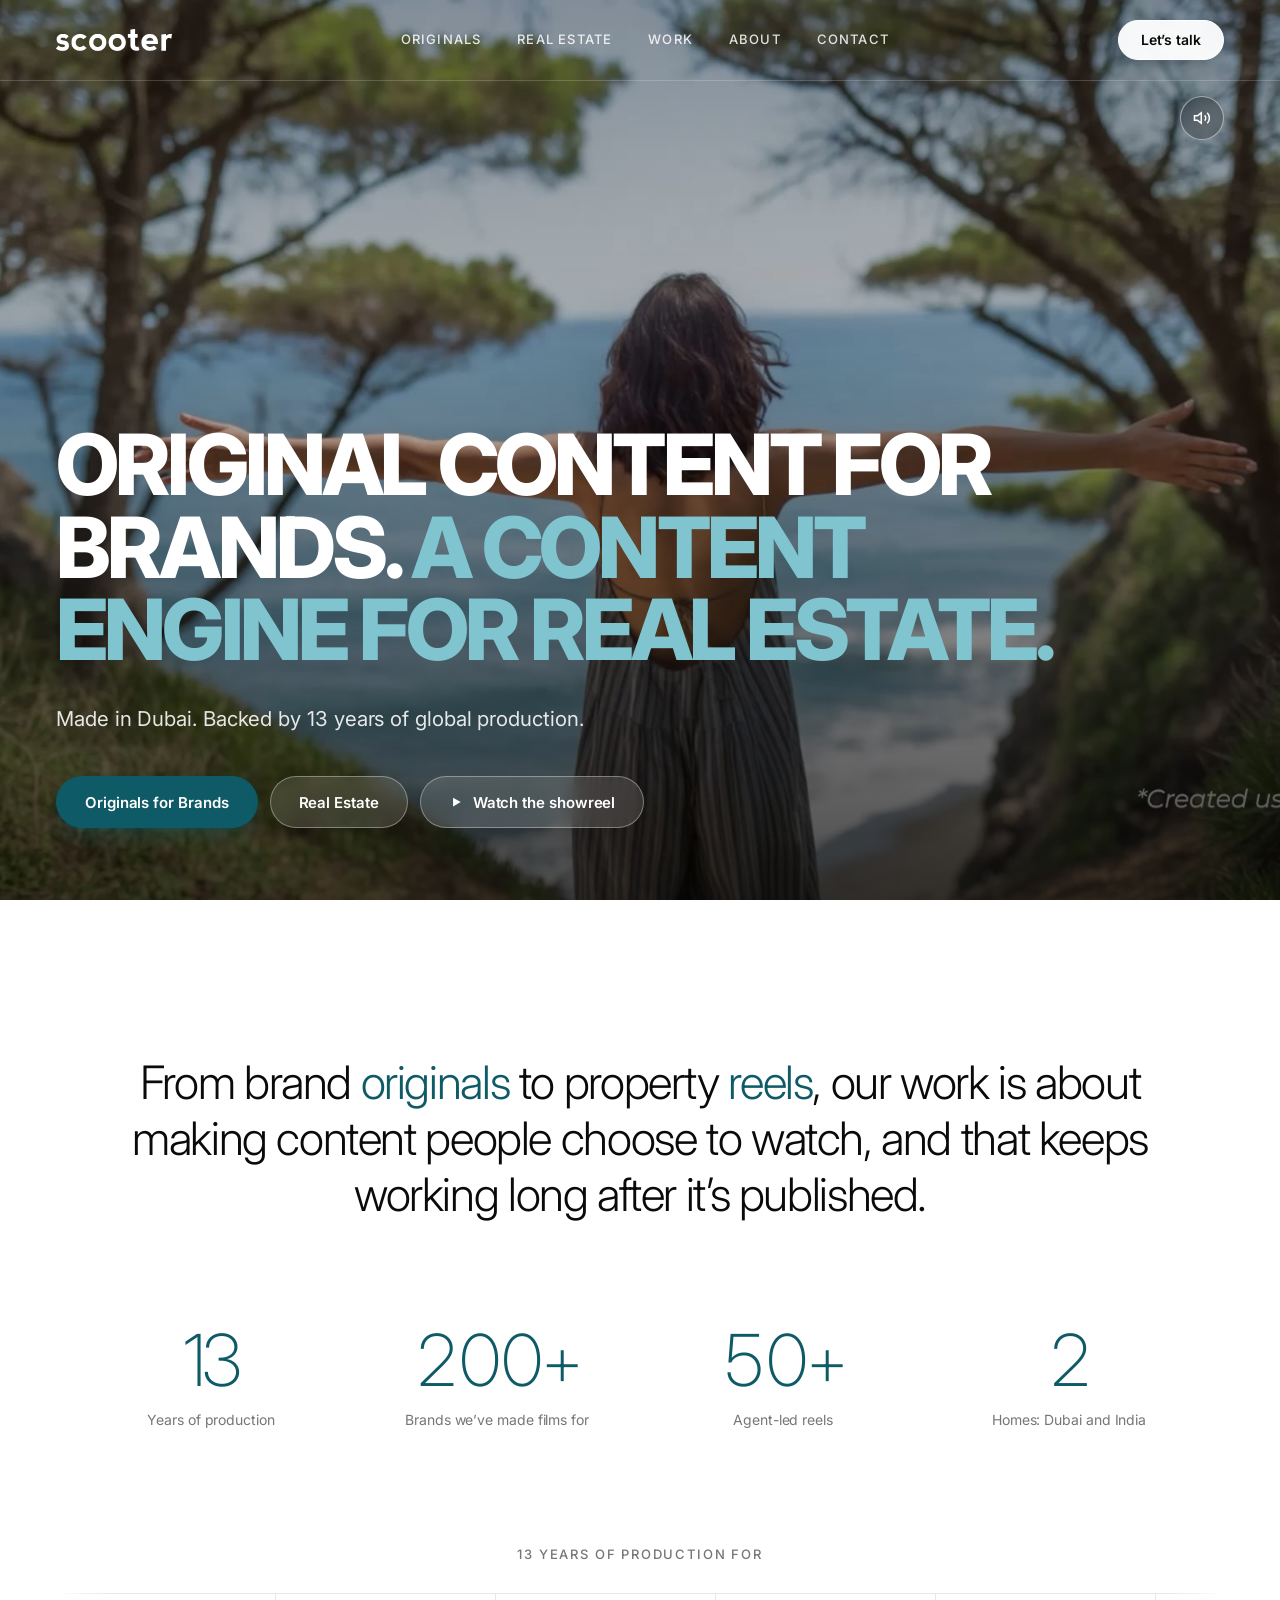
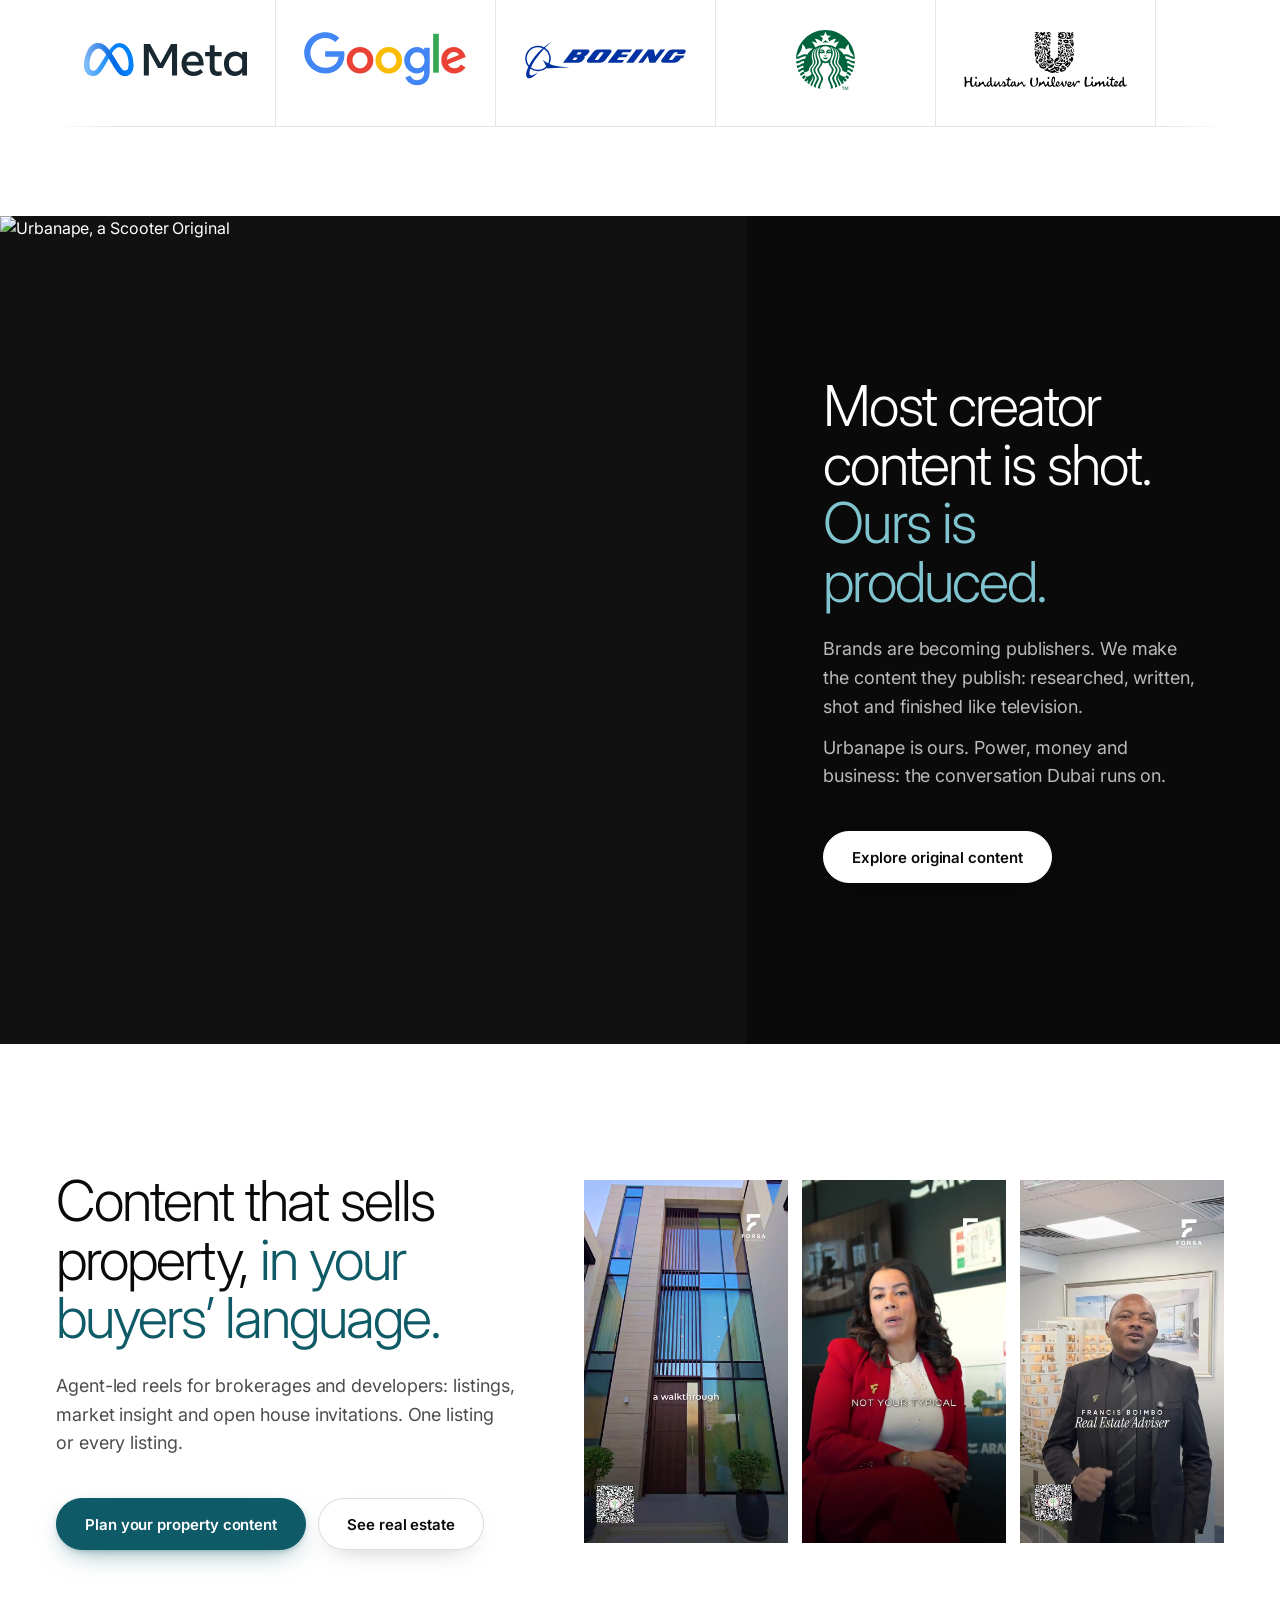
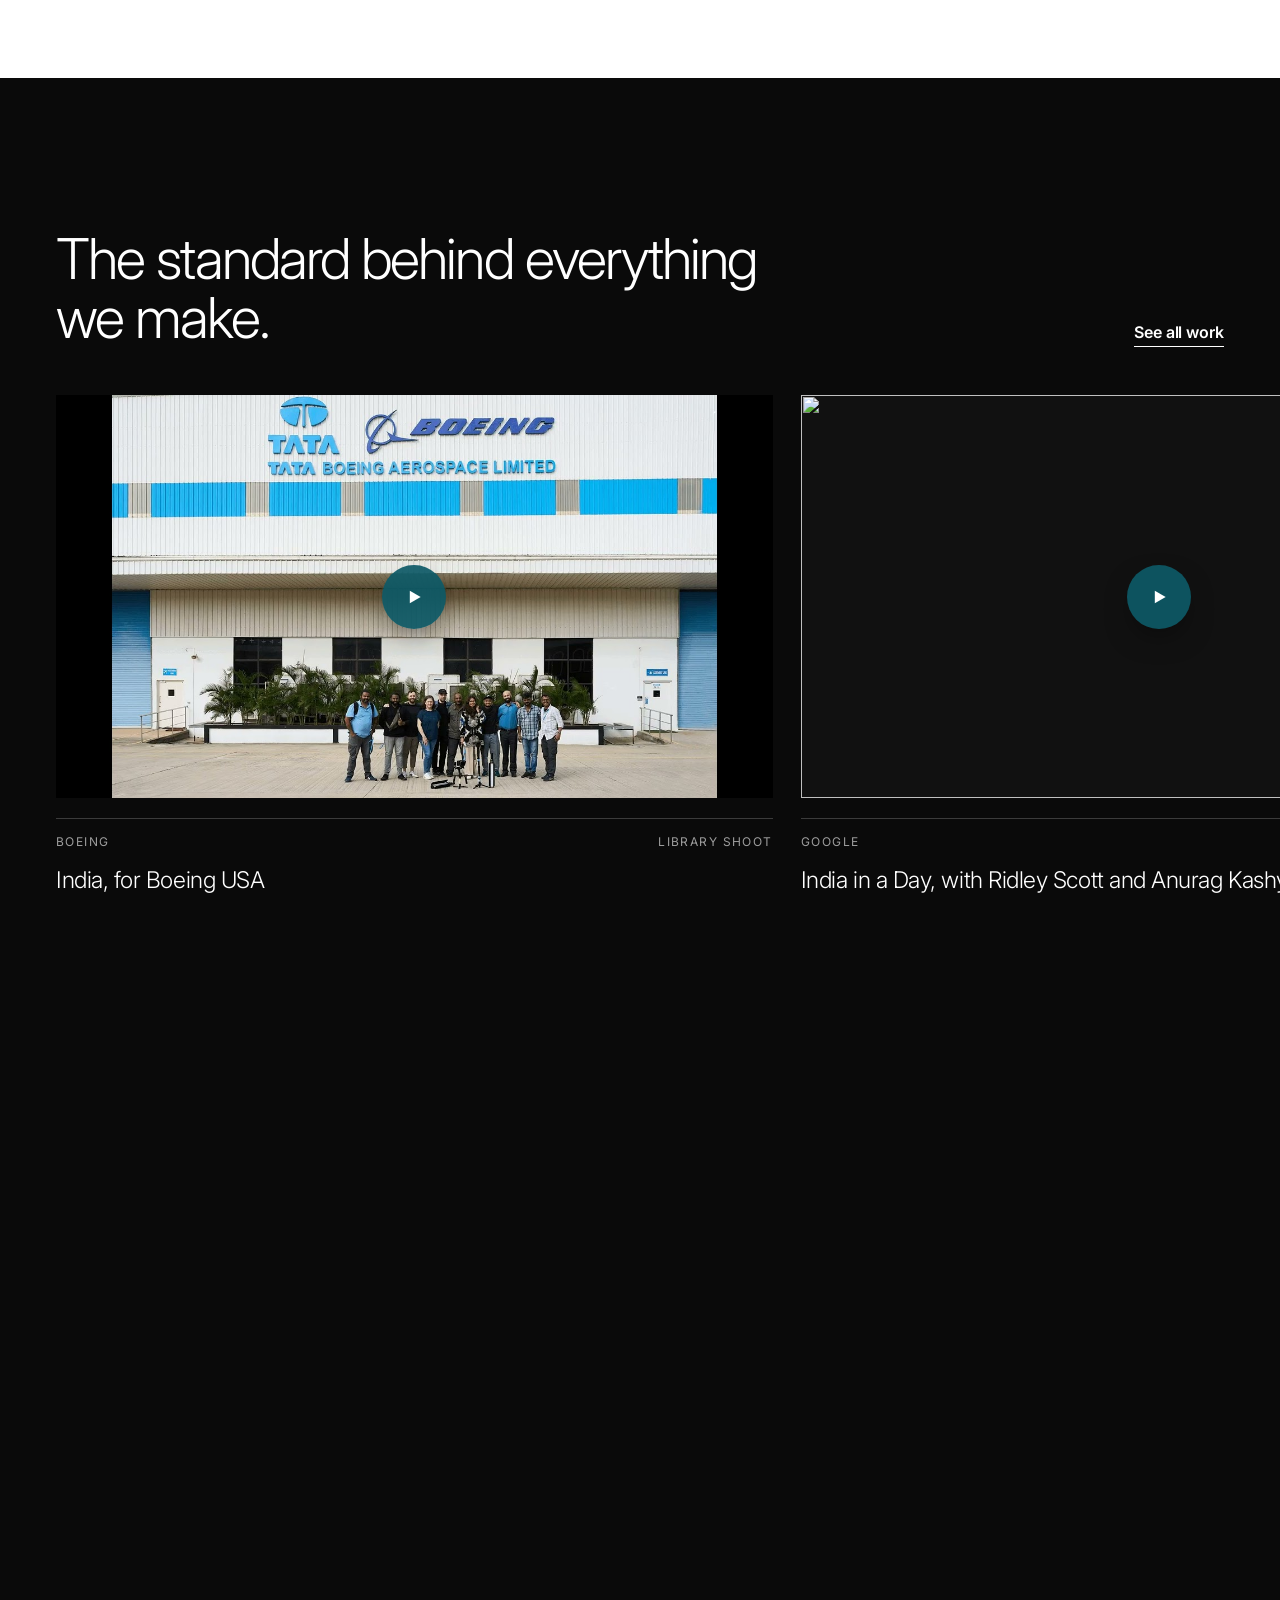
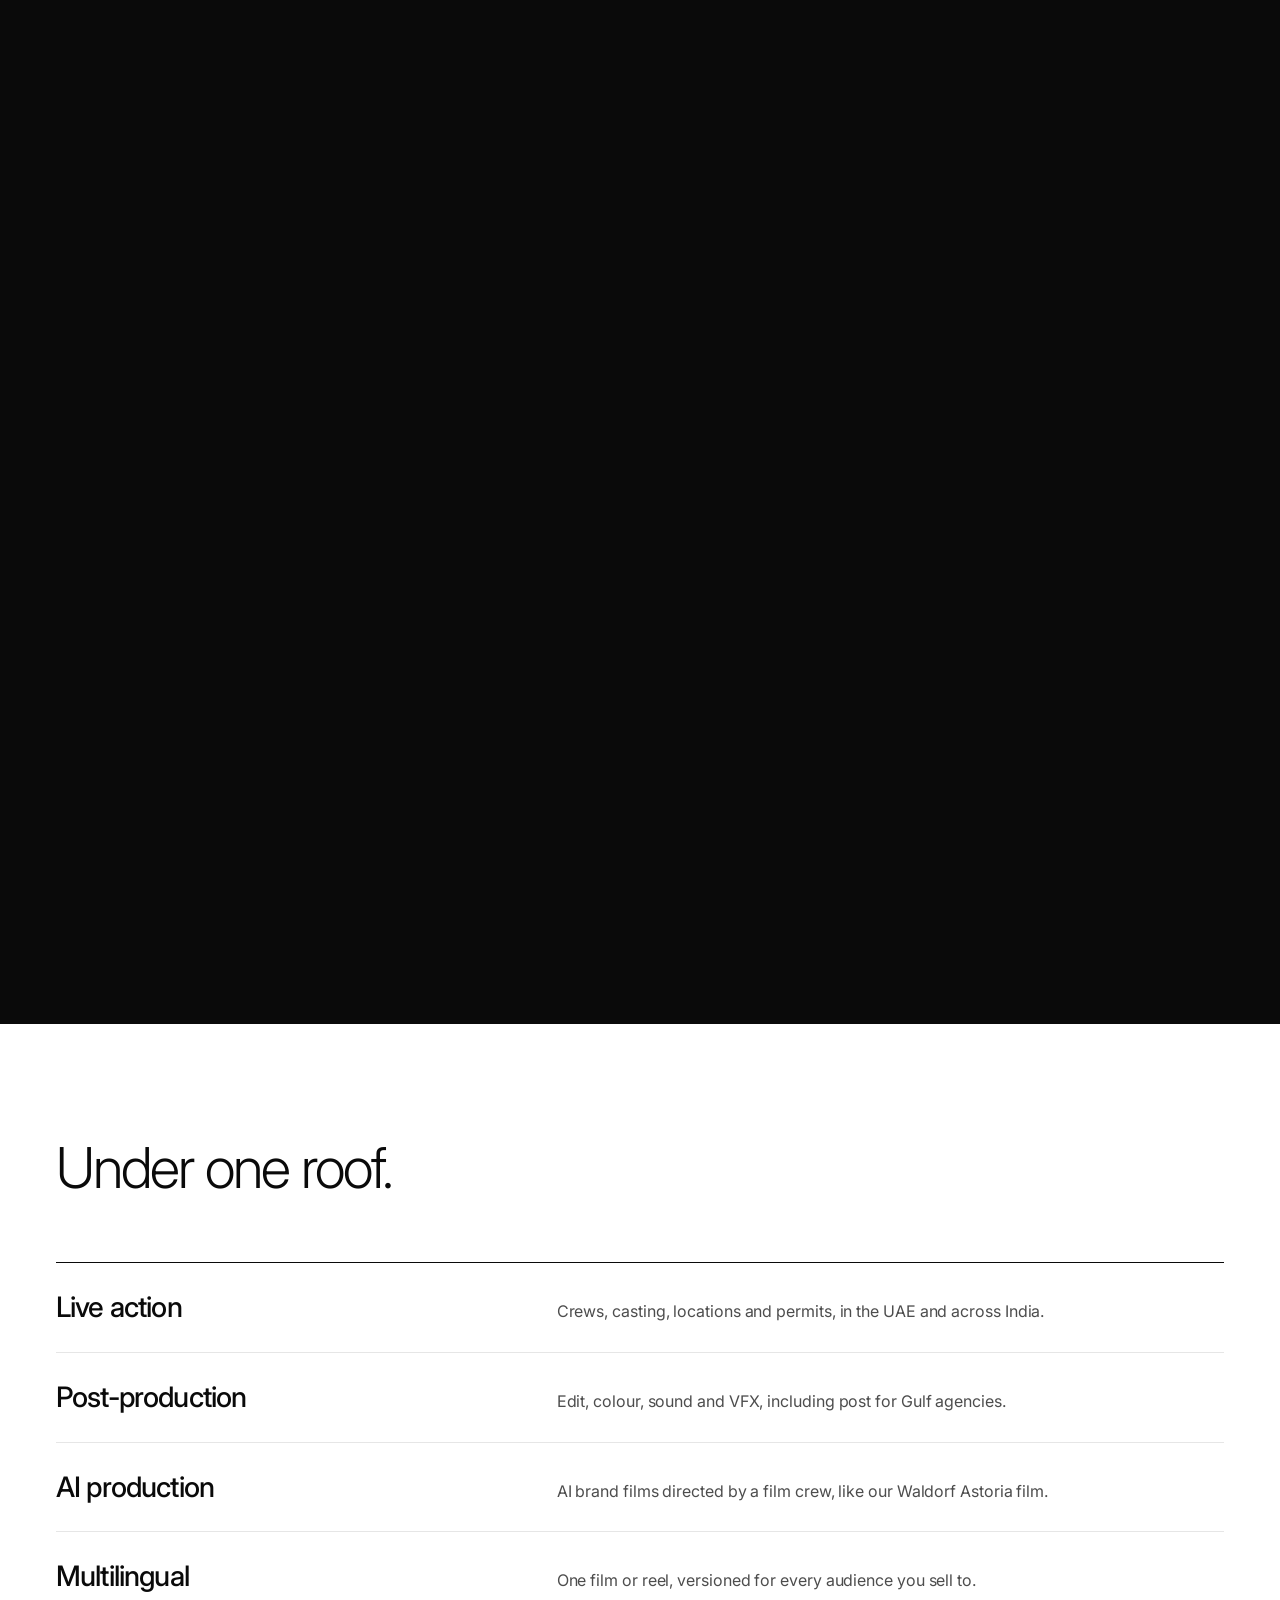
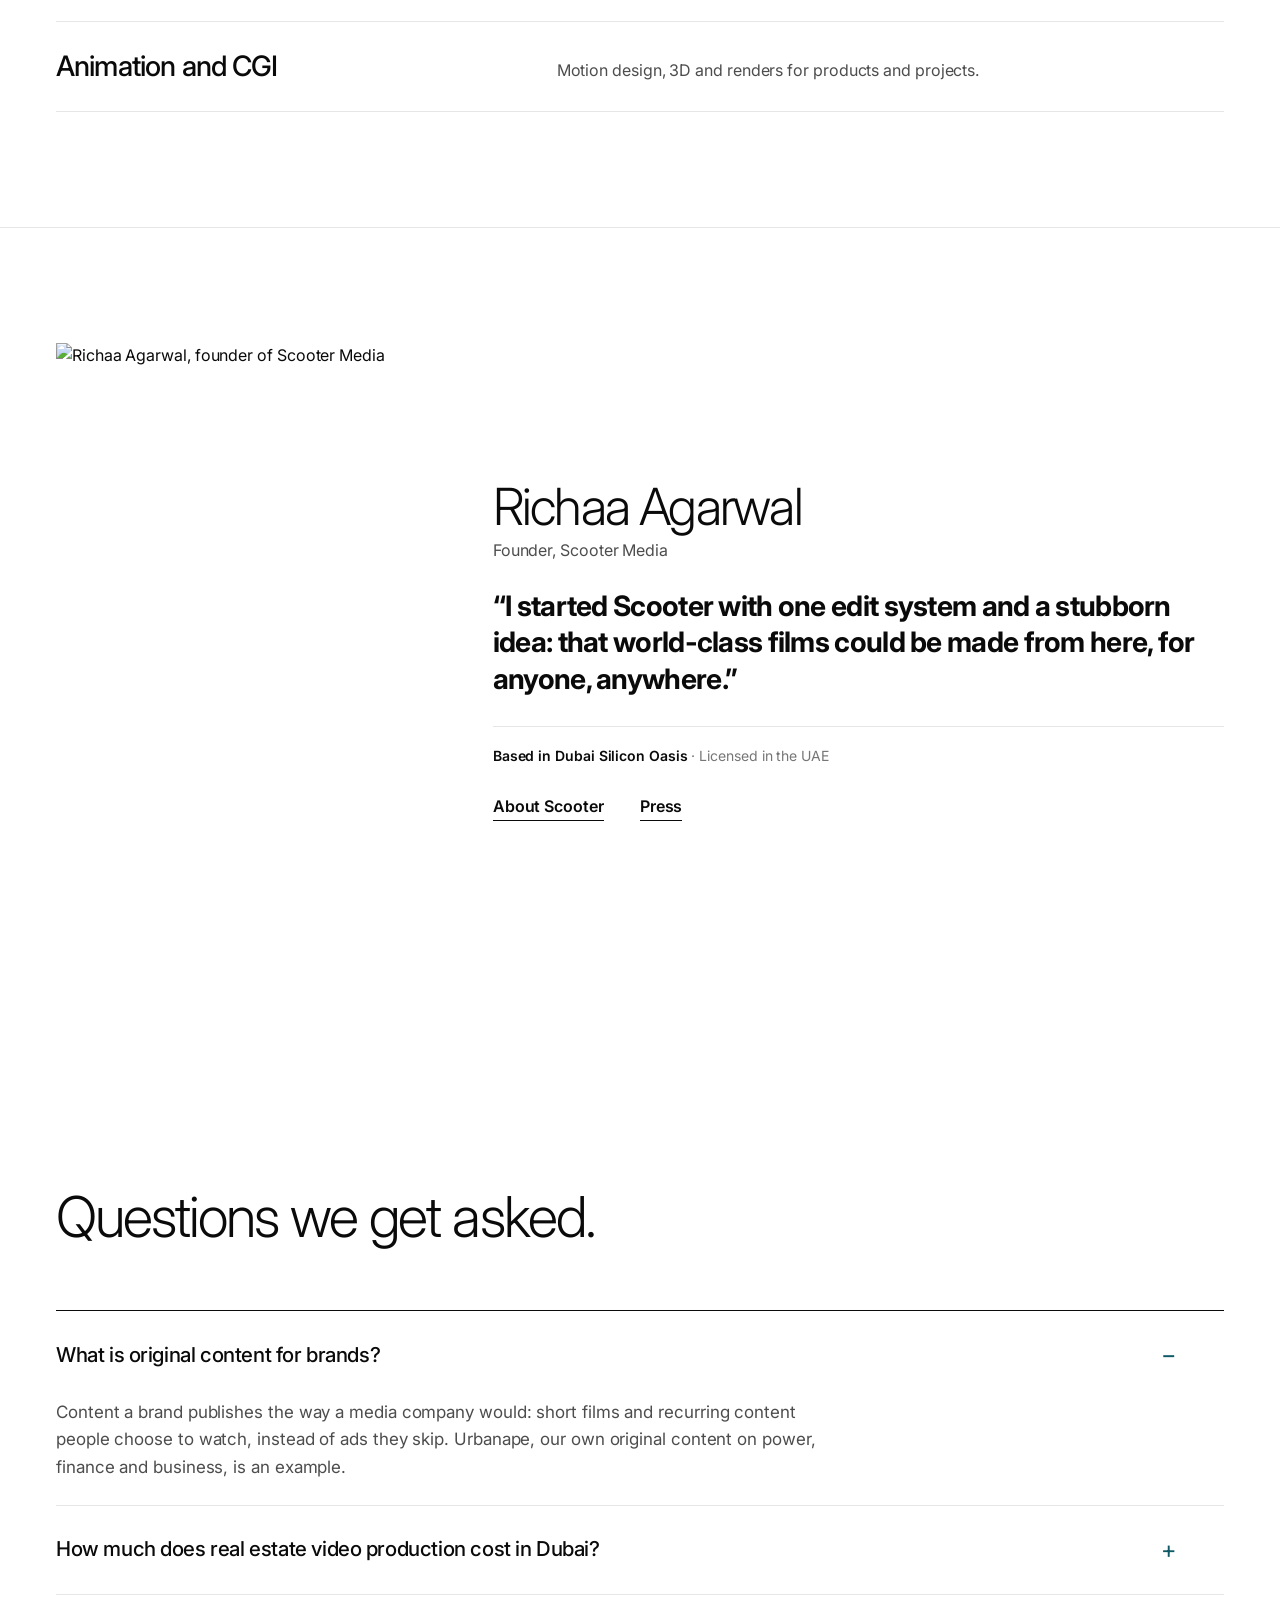
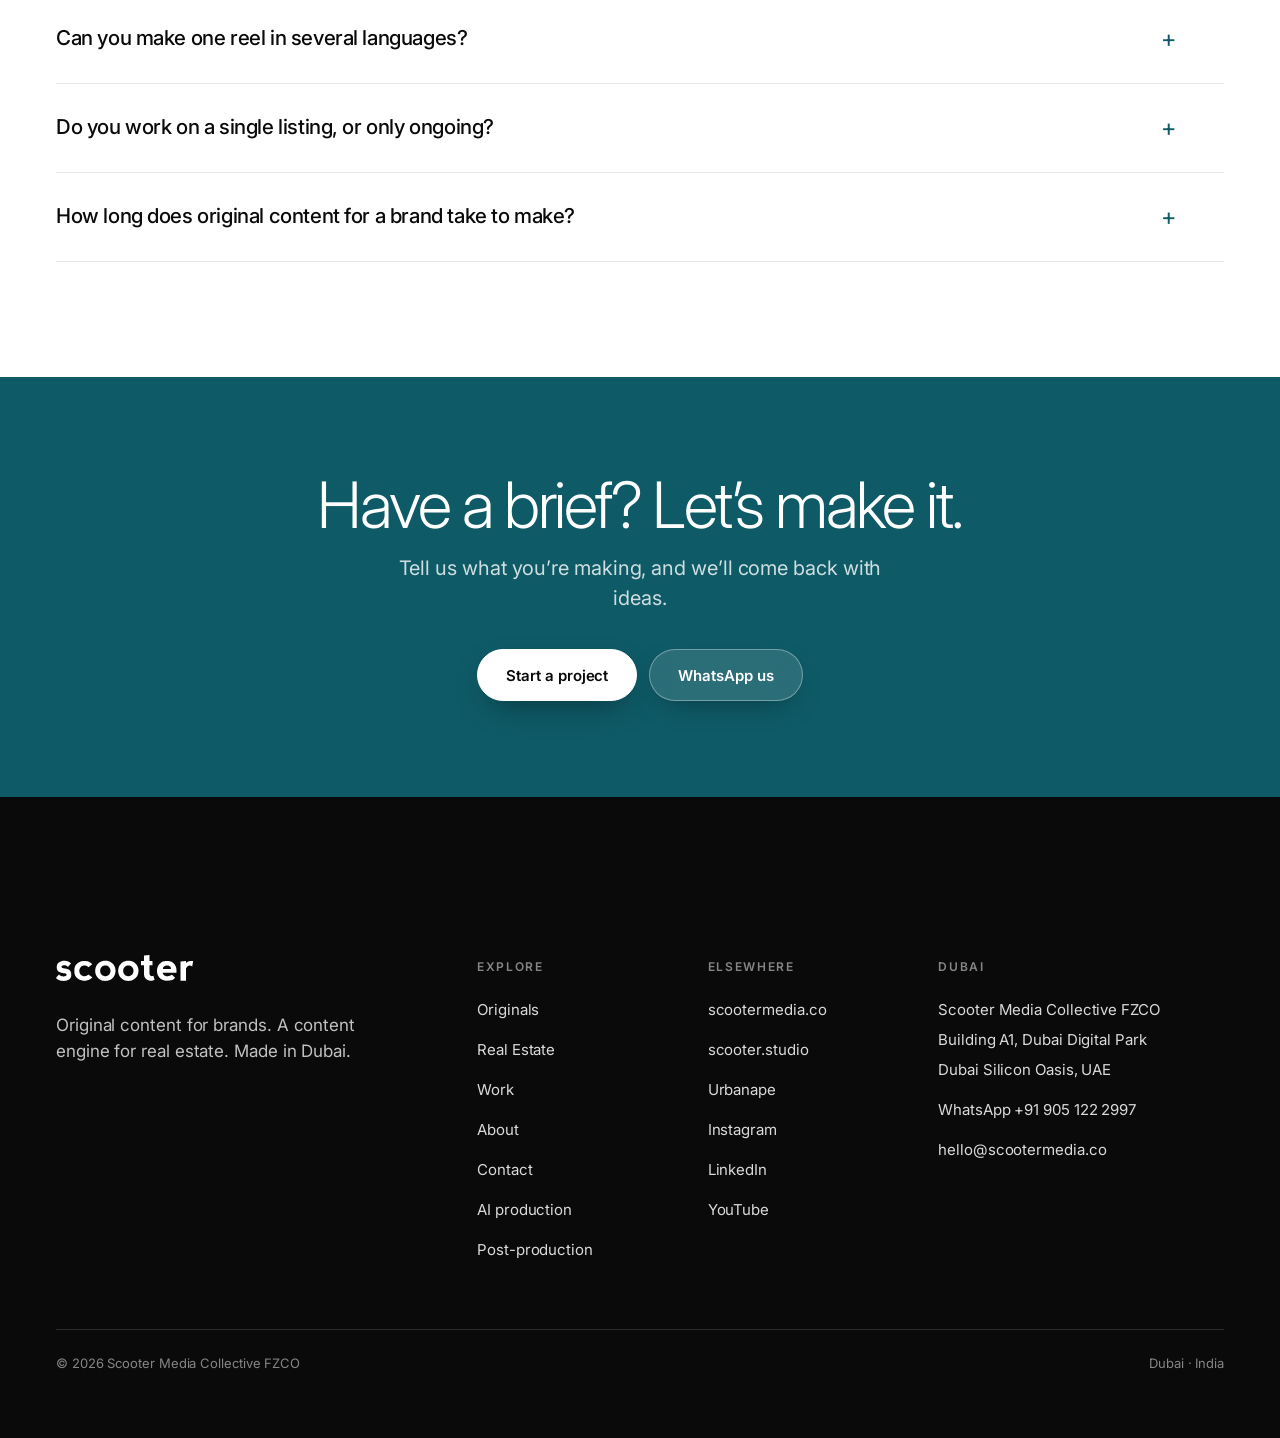
==== index.html @ 3586f6e0 "Originals: replace the word ticker with a quiet rotating line "We make original content for [audienc" ====
<!doctype html>
<html lang="en">
<head>
<meta charset="utf-8">
<meta name="viewport" content="width=device-width, initial-scale=1">
<title>Scooter Media Dubai: Original Content for Brands &amp; Real Estate Video</title>
<meta name="description" content="Dubai content studio making original content for brands and multilingual property reels for real estate. 13 years of production for Meta, Google, Boeing.">
<link rel="canonical" href="https://scootermedia.ae/">
<link rel="alternate" hreflang="en-ae" href="https://scootermedia.ae/">
<meta name="theme-color" content="#0A0A0A">
<meta property="og:type" content="website">
<meta property="og:site_name" content="Scooter Media">
<meta property="og:locale" content="en_AE">
<meta property="og:title" content="Scooter Media Dubai: Original Content for Brands &amp; Real Estate Video">
<meta property="og:description" content="Dubai content studio making original content for brands and multilingual property reels for real estate. 13 years of production for Meta, Google, Boeing.">
<meta property="og:url" content="https://scootermedia.ae/">
<meta property="og:image" content="https://scootermedia.ae/assets/img/og-image.png?v=20261124g">
<meta name="twitter:card" content="summary_large_image">
<link rel="icon" href="/assets/img/favicon.svg" type="image/svg+xml">
<link rel="apple-touch-icon" href="/assets/img/apple-touch-icon.png">
<link rel="preconnect" href="https://fonts.googleapis.com">
<link rel="preconnect" href="https://fonts.gstatic.com" crossorigin>
<link href="https://fonts.googleapis.com/css2?family=Inter:wght@400;500;600;700;800&display=swap" rel="stylesheet">
<link rel="stylesheet" href="/assets/css/site.css?v=20261124g">
<link rel="preload" as="image" href="/assets/img/hero-poster.jpg?v=20261118d">
<script type="application/ld+json">{"@context": "https://schema.org", "@type": "Organization", "@id": "https://scootermedia.ae/#org", "name": "Scooter Media", "legalName": "Scooter Media Collective FZCO", "url": "https://scootermedia.ae/", "logo": "https://scootermedia.ae/assets/img/scooter-logo.png", "foundingDate": "2013", "founder": {"@type": "Person", "name": "Richaa Agarwal"}, "email": "hello@scootermedia.co", "sameAs": ["https://www.linkedin.com/company/scootermediaco", "https://www.instagram.com/scootermediacompany", "https://www.youtube.com/@scootermediacompany", "https://scootermedia.co"], "description": "Dubai-based content production company that makes original content for brands and multilingual real estate video."}</script>
<script type="application/ld+json">{"@context": "https://schema.org", "@type": "ProfessionalService", "@id": "https://scootermedia.ae/#dubai", "name": "Scooter Media", "parentOrganization": {"@id": "https://scootermedia.ae/#org"}, "url": "https://scootermedia.ae/", "image": "https://scootermedia.ae/assets/img/og-image.png?v=20261124g", "email": "hello@scootermedia.co", "telephone": "+91 905 122 2997", "address": {"@type": "PostalAddress", "streetAddress": "Building A1, Dubai Digital Park, Dubai Silicon Oasis", "addressLocality": "Dubai", "addressCountry": "AE"}, "hasMap": "https://www.google.com/maps/search/?api=1&query=Building%20A1%2C%20Dubai%20Digital%20Park%2C%20Dubai%20Silicon%20Oasis%2C%20Dubai%2C%20UAE", "areaServed": ["Dubai", "United Arab Emirates", "Saudi Arabia", "Qatar", "Oman", "Bahrain", "Kuwait"], "sameAs": ["https://www.linkedin.com/company/scootermediaco", "https://www.instagram.com/scootermediacompany", "https://www.youtube.com/@scootermediacompany", "https://scootermedia.co"]}</script>
<script type="application/ld+json">{"@context": "https://schema.org", "@type": "FAQPage", "mainEntity": [{"@type": "Question", "name": "What is original content for brands?", "acceptedAnswer": {"@type": "Answer", "text": "Content a brand publishes the way a media company would: short films and recurring content people choose to watch, instead of ads they skip. Urbanape, our own original content on power, finance and business, is an example."}}, {"@type": "Question", "name": "How much does real estate video production cost in Dubai?", "acceptedAnswer": {"@type": "Answer", "text": "It depends on the number of reels, the languages, whether we shoot or edit your footage, and the turnaround. Send us your listing and we’ll come back with a tailored quote."}}, {"@type": "Question", "name": "Can you make one reel in several languages?", "acceptedAnswer": {"@type": "Answer", "text": "Yes. One agent reel can be versioned into several languages, so each buyer sees it in theirs. Tell us which languages your buyers speak."}}, {"@type": "Question", "name": "Do you work on a single listing, or only ongoing?", "acceptedAnswer": {"@type": "Answer", "text": "Both. We work project by project on a single listing, or as your ongoing content team for every listing."}}, {"@type": "Question", "name": "How long does original content for a brand take to make?", "acceptedAnswer": {"@type": "Answer", "text": "It depends on the format and how many pieces we make together. We agree the timeline in the proposal, before anything starts."}}]}</script>
</head>
<body>
<a href="#main" class="skip">Skip to content</a>
<main id="main">
<section class="hero-v" aria-label="Showreel">
<video autoplay muted loop playsinline preload="auto" poster="/assets/img/hero-poster.jpg?v=20261118d" aria-hidden="true">
<source src="/assets/video/showreel.mp4?v=20261116a" type="video/mp4">
</video>
<div class="scrim"></div>
<header class="hdr hdr--overlay">
<div class="wrap hdr-in">
<a href="/" class="logo" aria-label="Scooter Media, home"><svg class="logo-svg" viewBox="0 0 1498 284" aria-hidden="true" focusable="false"><path fill="currentColor" fill-rule="evenodd" d="M1497 66 L1491 66 L1490 65 L1467 65 L1466 66 L1461 66 L1460 67 L1453 68 L1439 74 L1430 80 L1421 88 L1420 87 L1420 65 L1412 65 L1411 66 L1403 66 L1402 67 L1393 67 L1392 68 L1384 68 L1383 69 L1375 69 L1374 70 L1360 71 L1360 280 L1361 281 L1420 281 L1420 148 L1426 137 L1432 129 L1441 121 L1448 117 L1451 117 L1456 115 L1468 116 L1469 117 L1476 118 L1488 125 L1488 123 L1489 122 L1489 116 L1490 115 L1490 110 L1491 109 L1491 104 L1492 103 L1492 98 L1493 97 L1494 85 L1495 84 L1495 79 L1496 78 L1496 73 L1497 72Z M1161 75 L1146 84 L1131 97 L1131 98 L1125 104 L1118 114 L1108 136 L1108 139 L1107 140 L1107 143 L1105 148 L1105 153 L1104 154 L1104 164 L1103 165 L1103 181 L1104 182 L1104 191 L1105 192 L1105 197 L1106 198 L1106 201 L1107 202 L1109 212 L1111 215 L1112 220 L1119 233 L1128 245 L1139 256 L1153 266 L1167 273 L1169 273 L1176 276 L1183 277 L1184 278 L1188 278 L1189 279 L1194 279 L1195 280 L1207 280 L1208 281 L1241 279 L1242 278 L1247 278 L1248 277 L1257 276 L1258 275 L1269 272 L1285 264 L1301 249 L1267 215 L1265 215 L1258 220 L1248 225 L1246 225 L1243 227 L1240 227 L1236 229 L1233 229 L1232 230 L1227 230 L1226 231 L1201 231 L1200 230 L1197 230 L1191 227 L1189 227 L1187 225 L1184 224 L1173 214 L1168 205 L1168 203 L1166 199 L1166 195 L1167 194 L1316 194 L1316 160 L1315 159 L1314 146 L1313 145 L1313 141 L1311 137 L1311 134 L1310 133 L1309 128 L1300 110 L1292 99 L1275 83 L1262 75 L1260 75 L1255 72 L1253 72 L1243 68 L1239 68 L1238 67 L1234 67 L1233 66 L1227 66 L1226 65 L1198 65 L1197 66 L1191 66 L1190 67 L1185 67 L1184 68 L1177 69 L1176 70 L1168 72 L1163 75Z M1168 144 L1169 143 L1170 137 L1176 128 L1188 119 L1192 117 L1202 115 L1203 114 L1221 114 L1222 115 L1225 115 L1226 116 L1234 118 L1236 120 L1242 123 L1251 132 L1255 141 L1256 150 L1253 152 L1170 152 L1168 150Z M279 68 L272 71 L269 71 L259 76 L257 76 L239 87 L225 99 L225 100 L216 110 L213 116 L211 118 L209 122 L209 124 L206 129 L206 132 L203 139 L202 151 L201 152 L201 193 L202 194 L202 201 L203 202 L203 206 L205 210 L205 213 L212 229 L222 243 L237 257 L249 265 L263 272 L268 273 L274 276 L281 277 L282 278 L292 279 L293 280 L305 280 L306 281 L327 280 L328 279 L333 279 L334 278 L338 278 L339 277 L346 276 L352 273 L357 272 L371 265 L384 256 L390 250 L391 250 L396 245 L396 244 L353 212 L347 218 L335 226 L324 230 L321 230 L320 231 L299 231 L298 230 L295 230 L294 229 L289 228 L283 225 L277 221 L268 212 L263 205 L259 197 L259 195 L256 188 L256 184 L255 183 L255 163 L256 162 L256 158 L257 157 L259 149 L267 136 L279 124 L291 117 L293 117 L297 115 L300 115 L301 114 L318 114 L319 115 L323 115 L338 121 L354 133 L396 101 L385 90 L377 84 L361 75 L359 75 L354 72 L352 72 L345 69 L337 68 L336 67 L332 67 L331 66 L325 66 L324 65 L296 65 L295 66 L289 66 L288 67Z M72 64 L71 65 L68 65 L67 66 L57 68 L37 78 L30 83 L20 93 L16 99 L11 110 L10 118 L9 119 L9 125 L8 126 L8 139 L9 140 L9 147 L10 148 L11 156 L14 162 L14 164 L19 172 L26 179 L32 183 L49 191 L51 191 L58 194 L66 195 L67 196 L71 196 L72 197 L77 197 L78 198 L92 199 L93 200 L97 200 L98 201 L104 202 L110 205 L114 209 L116 213 L116 218 L112 225 L103 231 L100 231 L95 233 L88 233 L87 234 L77 234 L76 233 L70 233 L69 232 L61 231 L60 230 L55 229 L52 227 L50 227 L48 225 L43 223 L33 214 L32 214 L5 244 L5 245 L0 250 L0 252 L8 259 L20 267 L25 269 L29 272 L31 272 L36 275 L38 275 L45 278 L48 278 L52 280 L57 280 L58 281 L64 281 L65 282 L76 282 L77 283 L102 282 L103 281 L113 280 L114 279 L125 276 L137 270 L146 264 L156 254 L163 242 L163 240 L165 236 L165 233 L166 232 L166 226 L167 225 L167 210 L166 209 L166 201 L165 200 L164 192 L157 176 L149 167 L142 162 L131 156 L129 156 L126 154 L124 154 L117 151 L114 151 L109 149 L104 149 L103 148 L98 148 L97 147 L91 147 L90 146 L79 144 L73 141 L71 141 L66 138 L61 133 L60 131 L60 126 L68 117 L75 114 L79 114 L80 113 L103 113 L104 114 L107 114 L113 117 L115 117 L126 125 L130 130 L138 122 L138 121 L146 113 L146 112 L164 92 L155 84 L145 77 L140 75 L134 71 L132 71 L126 68 L123 68 L118 66 L114 66 L113 65 L107 65 L106 64Z M768 64 L767 65 L763 65 L755 68 L752 68 L749 70 L742 72 L729 79 L717 88 L705 100 L694 115 L687 129 L687 131 L683 141 L682 149 L681 150 L681 155 L680 156 L679 179 L680 180 L680 189 L681 190 L682 200 L683 201 L683 204 L684 205 L687 216 L690 221 L690 223 L692 225 L694 230 L700 239 L718 258 L732 268 L746 275 L748 275 L758 279 L766 280 L767 281 L772 281 L773 282 L797 283 L798 282 L808 282 L809 281 L819 280 L823 278 L826 278 L827 277 L832 276 L837 273 L839 273 L856 263 L873 248 L873 247 L879 241 L884 234 L895 212 L896 206 L898 202 L899 193 L900 192 L900 184 L901 183 L901 163 L900 162 L900 153 L899 152 L899 148 L898 147 L897 140 L896 139 L894 131 L892 128 L892 126 L881 107 L862 87 L848 77 L831 69 L829 69 L825 67 L822 67 L821 66 L818 66 L817 65 L813 65 L812 64 L806 64 L805 63 L775 63 L774 64Z M778 115 L785 115 L786 114 L801 115 L802 116 L806 116 L807 117 L812 118 L818 121 L824 125 L837 139 L839 144 L841 146 L841 148 L843 151 L844 157 L845 158 L845 162 L846 163 L846 183 L845 184 L845 188 L844 189 L842 197 L838 205 L833 212 L822 222 L811 228 L805 229 L804 230 L800 230 L799 231 L781 231 L780 230 L776 230 L775 229 L769 228 L759 223 L755 220 L744 208 L740 202 L740 200 L737 195 L736 189 L735 188 L735 184 L734 183 L734 163 L735 162 L736 154 L741 142 L745 136 L760 122 L768 118 L770 118 L774 116 L777 116Z M517 64 L516 65 L508 66 L507 67 L501 68 L498 70 L493 71 L483 76 L481 78 L472 83 L452 102 L443 115 L434 134 L432 144 L431 145 L431 148 L430 149 L430 154 L429 155 L428 180 L429 181 L429 191 L430 192 L430 196 L432 201 L432 205 L433 206 L435 214 L437 217 L437 219 L441 227 L452 243 L468 259 L476 265 L486 270 L488 272 L510 280 L521 281 L522 282 L546 283 L547 282 L557 282 L558 281 L568 280 L575 277 L581 276 L586 273 L588 273 L594 269 L599 267 L610 259 L617 252 L618 252 L618 251 L621 249 L621 248 L627 242 L637 227 L641 219 L641 217 L643 214 L643 212 L646 205 L647 197 L648 196 L648 192 L649 191 L649 183 L650 182 L650 164 L649 163 L649 155 L648 154 L648 149 L646 144 L646 140 L638 120 L626 102 L611 87 L595 76 L585 71 L580 70 L577 68 L574 68 L570 66 L562 65 L561 64 L555 64 L554 63 L524 63 L523 64Z M527 115 L534 115 L535 114 L550 115 L551 116 L561 118 L567 121 L573 125 L585 138 L591 149 L591 151 L593 155 L593 158 L594 159 L594 164 L595 165 L595 181 L594 182 L593 191 L588 203 L581 213 L575 219 L568 224 L553 230 L549 230 L548 231 L529 231 L528 230 L518 228 L508 223 L494 210 L490 204 L487 198 L487 196 L484 189 L484 186 L483 185 L483 161 L484 160 L486 150 L491 140 L506 124 L519 117 L522 117Z M961 6 L961 64 L960 65 L928 65 L928 113 L960 113 L961 114 L961 215 L962 216 L962 222 L963 223 L963 227 L964 228 L965 234 L972 248 L979 256 L979 257 L992 268 L1001 273 L1003 273 L1006 275 L1008 275 L1012 277 L1019 278 L1020 279 L1024 279 L1025 280 L1037 280 L1038 281 L1054 280 L1055 279 L1065 277 L1077 271 L1076 266 L1073 259 L1073 256 L1071 252 L1071 249 L1068 242 L1068 239 L1065 232 L1065 229 L1064 228 L1061 228 L1060 229 L1056 229 L1055 230 L1050 230 L1049 231 L1047 231 L1046 230 L1040 230 L1037 228 L1035 228 L1026 220 L1022 210 L1022 202 L1021 201 L1021 115 L1023 113 L1054 113 L1054 65 L1022 65 L1021 64 L1021 0 L1017 0 L1016 1 L1006 1 L1005 2 L997 2 L996 3 L988 3 L987 4 L979 4 L978 5Z"/></svg></a>
<nav class="nav" id="nav" aria-label="Main"><a href="/original-content-for-brands/">Originals</a><a href="/real-estate-content-dubai/">Real Estate</a><a href="/work/">Work</a><a href="/about/">About</a><a href="/contact/">Contact</a><a href="/contact/" class="nav-cta">Let’s talk</a></nav>
<a href="/contact/" class="hdr-cta">Let’s talk</a>
<button type="button" class="menu-btn" aria-controls="nav" aria-expanded="false" aria-label="Menu">
<svg width="24" height="24" viewBox="0 0 24 24" fill="none" stroke="currentColor" stroke-width="2" aria-hidden="true"><path d="M4 7h16M4 12h16M4 17h16"/></svg>
</button>
</div>
</header>
<button type="button" class="sound" aria-pressed="false" aria-label="Turn sound on"><svg width="18" height="18" viewBox="0 0 24 24" fill="none" stroke="currentColor" stroke-width="2" aria-hidden="true"><path d="M11 5L6 9H2v6h4l5 4V5z"/><path d="M15.5 8.5a5 5 0 0 1 0 7M19 5a10 10 0 0 1 0 14"/></svg></button>
<div class="content"><div class="wrap">
<h1>Original content for brands. <span class="hero-accent">A content engine for real estate.</span></h1>
<div class="cols">
<p>Made in Dubai. Backed by 13 years of global production.</p>
</div>
<div class="bar">
<div class="btns"><a href="/original-content-for-brands/" class="btn">Originals for Brands</a><a href="/real-estate-content-dubai/" class="btn-ghost">Real Estate</a><a href="https://www.youtube.com/watch?v=GbhS9Zb3KzE" class="btn-ghost" rel="noopener" data-act="reel"><svg width="14" height="14" viewBox="0 0 24 24" fill="currentColor" aria-hidden="true"><path d="M7 4.5v15l13-7.5z"/></svg>Watch the showreel</a></div>
</div>
</div></div>
</section>

<section class="statement" aria-label="What we do"><div class="wrap">
<p class="statement-text" data-words>From brand <em>originals</em> to property <em>reels</em>, our work is about making content people choose to watch, and that keeps working long after it’s published.</p>
<dl class="figures">
<div><dt>13</dt><dd>Years of production</dd></div>
<div><dt><span class="countup" data-to="200">200</span>+</dt><dd>Brands we’ve made films for</dd></div>
<div><dt><span class="countup" data-to="50">50</span>+</dt><dd>Agent-led reels</dd></div>
<div><dt>2</dt><dd>Homes: Dubai and India</dd></div>
</dl>
</div></section>

<section class="wrap" id="clients" aria-labelledby="clients-h" style="padding-bottom:clamp(56px,7vw,96px)">
<p class="label rv" id="clients-h">13 years of production for</p>
<div class="marquee rv slower" role="region" aria-label="Logos"><ul class="marquee-track"><li class="mset"><ul><li title="Meta"><img src="/assets/img/clients/meta.svg" alt="Meta" loading="lazy" decoding="async"></li><li title="Google"><img src="/assets/img/clients/google.svg" alt="Google" loading="lazy" decoding="async"></li><li title="Boeing"><img src="/assets/img/clients/boeing.svg" alt="Boeing" loading="lazy" decoding="async"></li><li title="Starbucks"><img src="/assets/img/clients/starbucks.svg" alt="Starbucks" loading="lazy" decoding="async"></li><li title="Hindustan Unilever"><img src="/assets/img/clients/hul.svg" alt="Hindustan Unilever" class="dk" loading="lazy" decoding="async"></li><li title="Atlassian"><img src="/assets/img/clients/atlassian.svg" alt="Atlassian" loading="lazy" decoding="async"></li><li title="Warner Bros. Discovery"><img src="/assets/img/clients/warner-bros-discovery.svg" alt="Warner Bros. Discovery" loading="lazy" decoding="async"></li><li title="Gates Foundation"><img src="/assets/img/clients/gates.svg" alt="Gates Foundation" class="dk" loading="lazy" decoding="async"></li></ul></li><li class="mset" aria-hidden="true"><ul><li title="Meta"><img src="/assets/img/clients/meta.svg" alt="" data-alt="Meta" loading="lazy" decoding="async"></li><li title="Google"><img src="/assets/img/clients/google.svg" alt="" data-alt="Google" loading="lazy" decoding="async"></li><li title="Boeing"><img src="/assets/img/clients/boeing.svg" alt="" data-alt="Boeing" loading="lazy" decoding="async"></li><li title="Starbucks"><img src="/assets/img/clients/starbucks.svg" alt="" data-alt="Starbucks" loading="lazy" decoding="async"></li><li title="Hindustan Unilever"><img src="/assets/img/clients/hul.svg" alt="" data-alt="Hindustan Unilever" class="dk" loading="lazy" decoding="async"></li><li title="Atlassian"><img src="/assets/img/clients/atlassian.svg" alt="" data-alt="Atlassian" loading="lazy" decoding="async"></li><li title="Warner Bros. Discovery"><img src="/assets/img/clients/warner-bros-discovery.svg" alt="" data-alt="Warner Bros. Discovery" loading="lazy" decoding="async"></li><li title="Gates Foundation"><img src="/assets/img/clients/gates.svg" alt="" data-alt="Gates Foundation" class="dk" loading="lazy" decoding="async"></li></ul></li></ul></div>
</section>

<section class="panel dark" aria-labelledby="orig-h">
<a class="panel-media" href="/original-content-for-brands/" aria-label="Explore original content"><img src="https://i.ytimg.com/vi/bGzsO0gFBv8/maxresdefault.jpg" alt="Urbanape, a Scooter Original" loading="lazy" width="1280" height="720"></a>
<div class="panel-body rv">
<h2 class="display" id="orig-h">Most creator content is shot. <span class="accent">Ours is produced.</span></h2>
<p class="p">Brands are becoming publishers. We make the content they publish: researched, written, shot and finished like television.</p>
<p class="p">Urbanape is ours. Power, money and business: the conversation Dubai runs on.</p>
<div class="btns"><a href="/original-content-for-brands/" class="btn-white btn">Explore original content</a></div>
</div>
</section>

<section class="panel flip" aria-labelledby="re-h">
<div class="panel-media reels-loop" aria-hidden="true">
<video src="/assets/video/real-estate/re-02.mp4" poster="/assets/video/real-estate/re-02.jpg" muted loop playsinline preload="none" data-autoplay></video>
<video src="/assets/video/real-estate/re-05.mp4" poster="/assets/video/real-estate/re-05.jpg" muted loop playsinline preload="none" data-autoplay></video>
<video src="/assets/video/real-estate/re-04.mp4" poster="/assets/video/real-estate/re-04.jpg" muted loop playsinline preload="none" data-autoplay></video>
</div>
<div class="panel-body rv">
<h2 class="display" id="re-h">Content that sells property, <span class="accent">in your buyers’ language.</span></h2>
<p class="p">Agent-led reels for brokerages and developers: listings, market insight and open house invitations. One listing or every listing.</p>
<div class="btns"><a href="/contact/?type=real-estate" class="btn">Plan your property content</a><a href="/real-estate-content-dubai/" class="btn-2">See real estate</a></div>
</div>
</section>

<section class="hscroll dark" aria-labelledby="gp-h">
<div class="hscroll-pin">
<div class="wrap hscroll-head"><h2 class="display" id="gp-h">The standard behind everything we make.</h2><a href="/work/" class="lnk">See all work</a></div>
<div class="hscroll-track">
<article class="slide"><div class="vid-frame"><button type="button" class="vid-play" data-yt="8b2J10zXZv4" aria-label="Play Boeing India library shoot"><img src="/assets/img/work/boeing.jpg" alt="" loading="lazy" width="1280" height="720"><span class="vid-icon" aria-hidden="true"><svg width="20" height="20" viewBox="0 0 24 24" fill="#fff"><path d="M7 4.5v15l13-7.5z"/></svg></span></button></div><div class="meta"><span>Boeing</span><span>Library shoot</span></div><h3>India, for Boeing USA</h3></article>
<article class="slide"><div class="vid-frame"><button type="button" class="vid-play" data-yt="aYDGl8Mfqrw" aria-label="Play Google India in a Day"><img src="https://i.ytimg.com/vi/aYDGl8Mfqrw/maxresdefault.jpg" alt="" loading="lazy" width="1280" height="720"><span class="vid-icon" aria-hidden="true"><svg width="20" height="20" viewBox="0 0 24 24" fill="#fff"><path d="M7 4.5v15l13-7.5z"/></svg></span></button></div><div class="meta"><span>Google</span><span>Feature film</span></div><h3>India in a Day, with Ridley Scott and Anurag Kashyap</h3></article>
<article class="slide"><div class="vid-frame"><button type="button" class="vid-play" data-yt="IAUoO2cgWlE" aria-label="Play Waldorf Astoria Dubai AI brand film"><img src="/assets/img/work/waldorf-astoria.jpg" alt="" loading="lazy" width="1280" height="720"><span class="vid-icon" aria-hidden="true"><svg width="20" height="20" viewBox="0 0 24 24" fill="#fff"><path d="M7 4.5v15l13-7.5z"/></svg></span></button></div><div class="meta"><span>Waldorf Astoria</span><span>AI brand film</span></div><h3>Waldorf Astoria Dubai</h3></article>
<article class="slide"><div class="vid-frame"><button type="button" class="vid-play" data-yt="Jfd0uEgl30s" aria-label="Play Meta and Convo"><img src="https://i.ytimg.com/vi/Jfd0uEgl30s/maxresdefault.jpg" alt="" loading="lazy" width="1280" height="720"><span class="vid-icon" aria-hidden="true"><svg width="20" height="20" viewBox="0 0 24 24" fill="#fff"><path d="M7 4.5v15l13-7.5z"/></svg></span></button></div><div class="meta"><span>Meta</span><span>Branded content</span></div><h3>Meta × Convo, for Meta Singapore</h3></article>
<article class="slide"><div class="vid-frame"><button type="button" class="vid-play" data-yt="YQP6JDLt9cE" aria-label="Play PUMA Head to Head with Jürgen Klopp"><img src="https://i.ytimg.com/vi/YQP6JDLt9cE/maxresdefault.jpg" alt="" loading="lazy" width="1280" height="720"><span class="vid-icon" aria-hidden="true"><svg width="20" height="20" viewBox="0 0 24 24" fill="#fff"><path d="M7 4.5v15l13-7.5z"/></svg></span></button></div><div class="meta"><span>PUMA</span><span>Case study</span></div><h3>PUMA × Jürgen Klopp</h3></article>
<article class="slide"><div class="vid-frame"><button type="button" class="vid-play" data-yt="bo-BOHdR9h0" aria-label="Play H&amp;M Group Leadership Film"><img src="https://i.ytimg.com/vi/bo-BOHdR9h0/maxresdefault.jpg" alt="" loading="lazy" width="1280" height="720"><span class="vid-icon" aria-hidden="true"><svg width="20" height="20" viewBox="0 0 24 24" fill="#fff"><path d="M7 4.5v15l13-7.5z"/></svg></span></button></div><div class="meta"><span>H&amp;M Group</span><span>Brand film</span></div><h3>H&amp;M Group leadership film</h3></article>
</div>
</div>
</section>

<section class="wrap sec" aria-labelledby="cap-h">
<div class="shead rv"><h2 class="h2" id="cap-h">Under one roof.</h2></div>
<ol class="rows cols-2 rv" style="margin:0;padding:0">
<li><h3>Live action</h3><p>Crews, casting, locations and permits, in the UAE and across India.</p></li>
<li><a href="/post-production/" style="display:contents"><h3>Post-production</h3><p>Edit, colour, sound and VFX, including post for Gulf agencies.</p></a></li>
<li><a href="/ai-films/" style="display:contents"><h3>AI production</h3><p>AI brand films directed by a film crew, like our Waldorf Astoria film.</p></a></li>
<li><h3>Multilingual</h3><p>One film or reel, versioned for every audience you sell to.</p></li>
<li><h3>Animation and CGI</h3><p>Motion design, 3D and renders for products and projects.</p></li>
</ol>
</section>

<section class="wrap sec rule" aria-labelledby="founder-h" style="border-top-color:var(--line)">
<div class="founder rv" style="display:grid;align-items:center">
<img src="https://static.wixstatic.com/media/2170fc_f17d24d2d0ee4e66aa6caf5194f4026e~mv2.jpeg/v1/crop/x_119,y_423,w_1297,h_1459/fill/w_546,h_614,al_c,q_80,usm_0.66_1.00_0.01,enc_avif,quality_auto/richaa%20in%20NYC-2%20(2).jpeg" alt="Richaa Agarwal, founder of Scooter Media" width="546" height="614" loading="lazy">
<div>
<h2 class="h2" id="founder-h">Richaa Agarwal</h2>
<p class="p" style="margin-top:6px">Founder, Scooter Media</p>
<blockquote><p>“I started Scooter with one edit system and a stubborn idea: that world-class films could be made from here, for anyone, anywhere.”</p></blockquote>
<p class="loc"><strong>Based in Dubai Silicon Oasis</strong> · Licensed in the UAE</p>
<div class="btns" style="margin-top:28px"><a href="/about/" class="lnk">About Scooter</a><a href="/about/#press" class="lnk" style="margin-left:24px">Press</a></div>
</div>
</div>
</section>

<section class="wrap sec"><div class="shead rv"><h2 class="h2">Questions we get asked.</h2></div><div class="faq rv"><details open><summary>What is original content for brands?</summary><p class="p">Content a brand publishes the way a media company would: short films and recurring content people choose to watch, instead of ads they skip. Urbanape, our own original content on power, finance and business, is an example.</p></details><details><summary>How much does real estate video production cost in Dubai?</summary><p class="p">It depends on the number of reels, the languages, whether we shoot or edit your footage, and the turnaround. Send us your listing and we’ll come back with a tailored quote.</p></details><details><summary>Can you make one reel in several languages?</summary><p class="p">Yes. One agent reel can be versioned into several languages, so each buyer sees it in theirs. Tell us which languages your buyers speak.</p></details><details><summary>Do you work on a single listing, or only ongoing?</summary><p class="p">Both. We work project by project on a single listing, or as your ongoing content team for every listing.</p></details><details><summary>How long does original content for a brand take to make?</summary><p class="p">It depends on the format and how many pieces we make together. We agree the timeline in the proposal, before anything starts.</p></details></div></section>

<section class="cta" aria-labelledby="cta-h">
<div class="wrap">
<h2 id="cta-h">Have a brief? Let’s make it.</h2>
<p>Tell us what you’re making, and we’ll come back with ideas.</p>
<div class="btns"><a href="/contact/" class="btn btn-white">Start a project</a><a href="https://wa.me/919051222997" class="btn-ghost" rel="noopener">WhatsApp us</a></div>
</div>
</section>
</main>
<footer class="ftr">
<div class="wrap">
<div class="ftr-grid">
<div><div class="logo logo-ftr" role="img" aria-label="Scooter Media"><svg class="logo-svg" viewBox="0 0 1498 284" aria-hidden="true" focusable="false"><path fill="currentColor" fill-rule="evenodd" d="M1497 66 L1491 66 L1490 65 L1467 65 L1466 66 L1461 66 L1460 67 L1453 68 L1439 74 L1430 80 L1421 88 L1420 87 L1420 65 L1412 65 L1411 66 L1403 66 L1402 67 L1393 67 L1392 68 L1384 68 L1383 69 L1375 69 L1374 70 L1360 71 L1360 280 L1361 281 L1420 281 L1420 148 L1426 137 L1432 129 L1441 121 L1448 117 L1451 117 L1456 115 L1468 116 L1469 117 L1476 118 L1488 125 L1488 123 L1489 122 L1489 116 L1490 115 L1490 110 L1491 109 L1491 104 L1492 103 L1492 98 L1493 97 L1494 85 L1495 84 L1495 79 L1496 78 L1496 73 L1497 72Z M1161 75 L1146 84 L1131 97 L1131 98 L1125 104 L1118 114 L1108 136 L1108 139 L1107 140 L1107 143 L1105 148 L1105 153 L1104 154 L1104 164 L1103 165 L1103 181 L1104 182 L1104 191 L1105 192 L1105 197 L1106 198 L1106 201 L1107 202 L1109 212 L1111 215 L1112 220 L1119 233 L1128 245 L1139 256 L1153 266 L1167 273 L1169 273 L1176 276 L1183 277 L1184 278 L1188 278 L1189 279 L1194 279 L1195 280 L1207 280 L1208 281 L1241 279 L1242 278 L1247 278 L1248 277 L1257 276 L1258 275 L1269 272 L1285 264 L1301 249 L1267 215 L1265 215 L1258 220 L1248 225 L1246 225 L1243 227 L1240 227 L1236 229 L1233 229 L1232 230 L1227 230 L1226 231 L1201 231 L1200 230 L1197 230 L1191 227 L1189 227 L1187 225 L1184 224 L1173 214 L1168 205 L1168 203 L1166 199 L1166 195 L1167 194 L1316 194 L1316 160 L1315 159 L1314 146 L1313 145 L1313 141 L1311 137 L1311 134 L1310 133 L1309 128 L1300 110 L1292 99 L1275 83 L1262 75 L1260 75 L1255 72 L1253 72 L1243 68 L1239 68 L1238 67 L1234 67 L1233 66 L1227 66 L1226 65 L1198 65 L1197 66 L1191 66 L1190 67 L1185 67 L1184 68 L1177 69 L1176 70 L1168 72 L1163 75Z M1168 144 L1169 143 L1170 137 L1176 128 L1188 119 L1192 117 L1202 115 L1203 114 L1221 114 L1222 115 L1225 115 L1226 116 L1234 118 L1236 120 L1242 123 L1251 132 L1255 141 L1256 150 L1253 152 L1170 152 L1168 150Z M279 68 L272 71 L269 71 L259 76 L257 76 L239 87 L225 99 L225 100 L216 110 L213 116 L211 118 L209 122 L209 124 L206 129 L206 132 L203 139 L202 151 L201 152 L201 193 L202 194 L202 201 L203 202 L203 206 L205 210 L205 213 L212 229 L222 243 L237 257 L249 265 L263 272 L268 273 L274 276 L281 277 L282 278 L292 279 L293 280 L305 280 L306 281 L327 280 L328 279 L333 279 L334 278 L338 278 L339 277 L346 276 L352 273 L357 272 L371 265 L384 256 L390 250 L391 250 L396 245 L396 244 L353 212 L347 218 L335 226 L324 230 L321 230 L320 231 L299 231 L298 230 L295 230 L294 229 L289 228 L283 225 L277 221 L268 212 L263 205 L259 197 L259 195 L256 188 L256 184 L255 183 L255 163 L256 162 L256 158 L257 157 L259 149 L267 136 L279 124 L291 117 L293 117 L297 115 L300 115 L301 114 L318 114 L319 115 L323 115 L338 121 L354 133 L396 101 L385 90 L377 84 L361 75 L359 75 L354 72 L352 72 L345 69 L337 68 L336 67 L332 67 L331 66 L325 66 L324 65 L296 65 L295 66 L289 66 L288 67Z M72 64 L71 65 L68 65 L67 66 L57 68 L37 78 L30 83 L20 93 L16 99 L11 110 L10 118 L9 119 L9 125 L8 126 L8 139 L9 140 L9 147 L10 148 L11 156 L14 162 L14 164 L19 172 L26 179 L32 183 L49 191 L51 191 L58 194 L66 195 L67 196 L71 196 L72 197 L77 197 L78 198 L92 199 L93 200 L97 200 L98 201 L104 202 L110 205 L114 209 L116 213 L116 218 L112 225 L103 231 L100 231 L95 233 L88 233 L87 234 L77 234 L76 233 L70 233 L69 232 L61 231 L60 230 L55 229 L52 227 L50 227 L48 225 L43 223 L33 214 L32 214 L5 244 L5 245 L0 250 L0 252 L8 259 L20 267 L25 269 L29 272 L31 272 L36 275 L38 275 L45 278 L48 278 L52 280 L57 280 L58 281 L64 281 L65 282 L76 282 L77 283 L102 282 L103 281 L113 280 L114 279 L125 276 L137 270 L146 264 L156 254 L163 242 L163 240 L165 236 L165 233 L166 232 L166 226 L167 225 L167 210 L166 209 L166 201 L165 200 L164 192 L157 176 L149 167 L142 162 L131 156 L129 156 L126 154 L124 154 L117 151 L114 151 L109 149 L104 149 L103 148 L98 148 L97 147 L91 147 L90 146 L79 144 L73 141 L71 141 L66 138 L61 133 L60 131 L60 126 L68 117 L75 114 L79 114 L80 113 L103 113 L104 114 L107 114 L113 117 L115 117 L126 125 L130 130 L138 122 L138 121 L146 113 L146 112 L164 92 L155 84 L145 77 L140 75 L134 71 L132 71 L126 68 L123 68 L118 66 L114 66 L113 65 L107 65 L106 64Z M768 64 L767 65 L763 65 L755 68 L752 68 L749 70 L742 72 L729 79 L717 88 L705 100 L694 115 L687 129 L687 131 L683 141 L682 149 L681 150 L681 155 L680 156 L679 179 L680 180 L680 189 L681 190 L682 200 L683 201 L683 204 L684 205 L687 216 L690 221 L690 223 L692 225 L694 230 L700 239 L718 258 L732 268 L746 275 L748 275 L758 279 L766 280 L767 281 L772 281 L773 282 L797 283 L798 282 L808 282 L809 281 L819 280 L823 278 L826 278 L827 277 L832 276 L837 273 L839 273 L856 263 L873 248 L873 247 L879 241 L884 234 L895 212 L896 206 L898 202 L899 193 L900 192 L900 184 L901 183 L901 163 L900 162 L900 153 L899 152 L899 148 L898 147 L897 140 L896 139 L894 131 L892 128 L892 126 L881 107 L862 87 L848 77 L831 69 L829 69 L825 67 L822 67 L821 66 L818 66 L817 65 L813 65 L812 64 L806 64 L805 63 L775 63 L774 64Z M778 115 L785 115 L786 114 L801 115 L802 116 L806 116 L807 117 L812 118 L818 121 L824 125 L837 139 L839 144 L841 146 L841 148 L843 151 L844 157 L845 158 L845 162 L846 163 L846 183 L845 184 L845 188 L844 189 L842 197 L838 205 L833 212 L822 222 L811 228 L805 229 L804 230 L800 230 L799 231 L781 231 L780 230 L776 230 L775 229 L769 228 L759 223 L755 220 L744 208 L740 202 L740 200 L737 195 L736 189 L735 188 L735 184 L734 183 L734 163 L735 162 L736 154 L741 142 L745 136 L760 122 L768 118 L770 118 L774 116 L777 116Z M517 64 L516 65 L508 66 L507 67 L501 68 L498 70 L493 71 L483 76 L481 78 L472 83 L452 102 L443 115 L434 134 L432 144 L431 145 L431 148 L430 149 L430 154 L429 155 L428 180 L429 181 L429 191 L430 192 L430 196 L432 201 L432 205 L433 206 L435 214 L437 217 L437 219 L441 227 L452 243 L468 259 L476 265 L486 270 L488 272 L510 280 L521 281 L522 282 L546 283 L547 282 L557 282 L558 281 L568 280 L575 277 L581 276 L586 273 L588 273 L594 269 L599 267 L610 259 L617 252 L618 252 L618 251 L621 249 L621 248 L627 242 L637 227 L641 219 L641 217 L643 214 L643 212 L646 205 L647 197 L648 196 L648 192 L649 191 L649 183 L650 182 L650 164 L649 163 L649 155 L648 154 L648 149 L646 144 L646 140 L638 120 L626 102 L611 87 L595 76 L585 71 L580 70 L577 68 L574 68 L570 66 L562 65 L561 64 L555 64 L554 63 L524 63 L523 64Z M527 115 L534 115 L535 114 L550 115 L551 116 L561 118 L567 121 L573 125 L585 138 L591 149 L591 151 L593 155 L593 158 L594 159 L594 164 L595 165 L595 181 L594 182 L593 191 L588 203 L581 213 L575 219 L568 224 L553 230 L549 230 L548 231 L529 231 L528 230 L518 228 L508 223 L494 210 L490 204 L487 198 L487 196 L484 189 L484 186 L483 185 L483 161 L484 160 L486 150 L491 140 L506 124 L519 117 L522 117Z M961 6 L961 64 L960 65 L928 65 L928 113 L960 113 L961 114 L961 215 L962 216 L962 222 L963 223 L963 227 L964 228 L965 234 L972 248 L979 256 L979 257 L992 268 L1001 273 L1003 273 L1006 275 L1008 275 L1012 277 L1019 278 L1020 279 L1024 279 L1025 280 L1037 280 L1038 281 L1054 280 L1055 279 L1065 277 L1077 271 L1076 266 L1073 259 L1073 256 L1071 252 L1071 249 L1068 242 L1068 239 L1065 232 L1065 229 L1064 228 L1061 228 L1060 229 L1056 229 L1055 230 L1050 230 L1049 231 L1047 231 L1046 230 L1040 230 L1037 228 L1035 228 L1026 220 L1022 210 L1022 202 L1021 201 L1021 115 L1023 113 L1054 113 L1054 65 L1022 65 L1021 64 L1021 0 L1017 0 L1016 1 L1006 1 L1005 2 L997 2 L996 3 L988 3 L987 4 L979 4 L978 5Z"/></svg></div><p class="ftr-tag">Original content for brands. A content engine for real estate. Made in Dubai.</p></div>
<div><h4>Explore</h4><ul><li><a href="/original-content-for-brands/">Originals</a></li><li><a href="/real-estate-content-dubai/">Real Estate</a></li><li><a href="/work/">Work</a></li><li><a href="/about/">About</a></li><li><a href="/contact/">Contact</a></li><li><a href="/ai-films/">AI production</a></li><li><a href="/post-production/">Post-production</a></li></ul></div>
<div><h4>Elsewhere</h4><ul><li><a href="https://scootermedia.co" rel="noopener">scootermedia.co</a></li><li><a href="https://scooter.studio" rel="noopener">scooter.studio</a></li><li><a href="https://urbanape.world" rel="noopener">Urbanape</a></li><li><a href="https://www.instagram.com/scootermediacompany" rel="noopener">Instagram</a></li><li><a href="https://www.linkedin.com/company/scootermediaco" rel="noopener">LinkedIn</a></li><li><a href="https://www.youtube.com/@scootermediacompany" rel="noopener">YouTube</a></li></ul></div>
<div><h4>Dubai</h4><ul><li><a href="https://www.google.com/maps/search/?api=1&amp;query=Building%20A1%2C%20Dubai%20Digital%20Park%2C%20Dubai%20Silicon%20Oasis%2C%20Dubai%2C%20UAE" target="_blank" rel="noopener">Scooter Media Collective FZCO<br>Building A1, Dubai Digital Park<br>Dubai Silicon Oasis, UAE</a></li><li><a href="https://wa.me/919051222997" rel="noopener">WhatsApp +91 905 122 2997</a></li><li><a href="mailto:hello@scootermedia.co">hello@scootermedia.co</a></li></ul></div>
</div>
<div class="ftr-bottom"><span>© 2026 Scooter Media Collective FZCO</span><span>Dubai · India</span></div>
</div>
</footer>
<script src="/assets/js/site.js?v=20261124g" defer></script>
</body>
</html>
---- assets/css/site.css ----
/* Scooter — scootermedia.ae
   Palette: white, black, teal. Type: Inter. */
:root{
  --ink:#0A0A0A; --ink-2:#3A3A3A; --muted:#555555; --muted-2:#6B6B6B;
  --line:#EDEDED; --line-2:#D6D6D6; --soft:#F7F7F7;
  --teal:#0F5C6D; --teal-dark:#0A4652; --teal-tint:#CFE5E9; --teal-wash:#F2F7F8;
  --wrap:1200px; --gutter:32px;
}
*,*::before,*::after{box-sizing:border-box}
html{-webkit-text-size-adjust:100%;scroll-behavior:smooth}
body{margin:0;background:#fff;color:var(--ink);font-family:Inter,Helvetica,Arial,sans-serif;font-size:16px;line-height:1.5;-webkit-font-smoothing:antialiased}
img,video{display:block;max-width:100%}
a{color:inherit;text-decoration:none}
h1,h2,h3,p{margin:0}
:focus-visible{outline:2px solid var(--teal);outline-offset:3px;border-radius:4px}
.skip{position:absolute;left:-9999px;top:8px;background:var(--ink);color:#fff;padding:10px 16px;border-radius:8px;z-index:100}
.skip:focus{left:8px}
.wrap{max-width:var(--wrap);margin:0 auto;padding-left:var(--gutter);padding-right:var(--gutter)}
.sec{padding-top:112px;padding-bottom:112px}
.soft{background:var(--soft)}

/* Type */
.eyebrow{margin:0 0 16px;font-size:14px;font-weight:600;color:var(--teal)}
.h1{font-size:clamp(44px,6.4vw,88px);line-height:1;font-weight:700;letter-spacing:-.045em;max-width:980px;margin-left:-.025em}
.h2{font-size:clamp(30px,3.6vw,48px);line-height:1.08;font-weight:700;letter-spacing:-.035em;max-width:720px}
.lead{margin-top:24px;max-width:620px;font-size:20px;line-height:1.5;color:var(--muted)}
.p{font-size:16px;line-height:1.6;color:var(--muted)}
.big-list{font-size:clamp(22px,2.8vw,38px);line-height:1.4;font-weight:600;letter-spacing:-.03em;color:#9E9E9E}

/* Buttons */
.btns{display:flex;flex-wrap:wrap;gap:12px;margin-top:40px}
.btn{display:inline-flex;align-items:center;gap:10px;font-size:16px;font-weight:600;background:var(--teal);color:#fff;padding:16px 28px;border-radius:999px;border:0;cursor:pointer;font-family:inherit;transition:background .2s ease;min-height:52px}
.btn:hover{background:var(--teal-dark)}
.btn-2{display:inline-flex;align-items:center;font-size:16px;font-weight:600;color:var(--ink);padding:15px 26px;border-radius:999px;border:1px solid var(--line-2);transition:border-color .2s ease;min-height:52px}
.btn-2:hover{border-color:var(--ink)}
.btn-ghost{display:inline-flex;align-items:center;font-size:16px;font-weight:600;color:#fff;padding:15px 26px;border-radius:999px;border:1px solid rgba(255,255,255,.6);min-height:52px}
.btn-ghost:hover{border-color:#fff}
.btn-white{background:#fff;color:var(--teal)}
.btn-white:hover{background:var(--teal-tint)}
.lnk{font-size:16px;font-weight:600;color:var(--teal)}
.lnk:hover{text-decoration:underline}

/* Header */
.hdr{position:sticky;top:0;z-index:50;background:#fff;border-bottom:1px solid var(--line);transition:background-color .25s ease,color .25s ease,border-color .25s ease}
.hdr-in{display:flex;align-items:center;justify-content:space-between;gap:16px;padding-top:16px;padding-bottom:16px}
.logo{display:inline-flex;align-items:center;line-height:0;color:inherit}
.logo-svg{height:24px;width:auto;display:block}
.logo-ftr{color:var(--ink);margin-bottom:12px}
.logo-ftr .logo-svg{height:26px}
.nav{display:flex;gap:28px;font-size:14px;font-weight:500}
.nav a{color:var(--ink-2);padding:8px 0;border-bottom:2px solid transparent}
.nav a:hover{color:var(--ink)}
.nav a[aria-current="page"]{color:var(--teal);border-bottom-color:var(--teal)}
.hdr-cta{font-size:14px;font-weight:600;background:var(--teal);color:#fff;padding:12px 20px;border-radius:999px;white-space:nowrap}
.hdr-cta:hover{background:var(--teal-dark)}
.menu-btn{display:none;background:none;border:0;padding:10px;margin:-10px;cursor:pointer;color:inherit}
.hdr--overlay{position:fixed;left:0;right:0;top:0;background:transparent;border-bottom-color:rgba(255,255,255,.2);color:#fff}
.hdr--overlay .nav a{color:rgba(255,255,255,.85)}
.hdr--overlay .nav a:hover{color:#fff}
.hdr--overlay .hdr-cta{background:#fff;color:var(--ink)}
.hdr--overlay .hdr-cta:hover{background:var(--teal-tint)}

/* Hero (home, video) */
.hero-v{position:relative;height:min(100svh,900px);min-height:640px;background:#0A0A0A;color:#fff;overflow:hidden}
.hero-v video{position:absolute;inset:0;width:100%;height:100%;object-fit:cover}
.hero-v .scrim{position:absolute;inset:0;background:linear-gradient(180deg,rgba(0,0,0,.35) 0%,rgba(0,0,0,.25) 40%,rgba(0,0,0,.7) 100%)}
.hero-v .content{position:absolute;left:0;right:0;bottom:0;padding-bottom:72px}
.hero-v .eyebrow{color:var(--teal-tint);letter-spacing:.14em;text-transform:uppercase;font-size:13px;margin-bottom:20px}
.hero-v h1{font-size:clamp(52px,9vw,132px);line-height:.9;font-weight:800;letter-spacing:-.045em;text-transform:uppercase;max-width:1000px}
.hero-v .cols{display:flex;flex-wrap:wrap;gap:20px 48px;margin-top:32px;max-width:1000px}
.hero-v .cols p{flex:1 1 360px;font-size:17px;line-height:1.6;color:rgba(255,255,255,.88)}
.hero-v .bar{display:flex;flex-wrap:wrap;align-items:center;justify-content:space-between;gap:20px;margin-top:40px}
.hero-v .bar .btns{margin-top:0}
.cities{font-size:13px;font-weight:600;letter-spacing:.16em;text-transform:uppercase;color:rgba(255,255,255,.8)}
.sound{position:absolute;right:var(--gutter);top:96px;z-index:3;width:44px;height:44px;border-radius:999px;border:1px solid rgba(255,255,255,.5);background:rgba(0,0,0,.25);color:#fff;display:flex;align-items:center;justify-content:center;cursor:pointer}
@media (prefers-reduced-motion:reduce){.hero-v video{display:none}}

/* Hero (inner pages) */
.hero{padding-top:128px;padding-bottom:96px}

/* Section head */
.shead{display:flex;flex-wrap:wrap;justify-content:space-between;align-items:flex-end;gap:20px;margin-bottom:48px}

/* Cards */
.grid{display:grid;grid-template-columns:repeat(auto-fit,minmax(280px,1fr));gap:16px}
.card{display:block;border:1px solid var(--line);border-radius:20px;padding:32px;background:#fff;transition:border-color .2s ease,transform .2s ease}
a.card:hover{border-color:var(--teal);transform:translateY(-3px)}
.card h3{font-size:22px;font-weight:700;letter-spacing:-.02em}
.card p{margin-top:10px}
.card .lnk{display:inline-block;margin-top:20px;font-size:15px}

/* Steps */
.steps{display:grid;grid-template-columns:repeat(auto-fit,minmax(200px,1fr));gap:32px}
.step{position:relative;padding-top:20px;border-top:2px solid var(--line);transition:transform .3s cubic-bezier(.2,.8,.2,1)}
.step::before{content:"";position:absolute;left:0;top:-2px;height:2px;width:56px;background:var(--teal);transition:width .45s cubic-bezier(.2,.8,.2,1)}
.step h3{transition:color .25s ease}
.step:hover{transform:translateY(-6px)}
.step:hover::before{width:100%}
.step:hover h3{color:var(--teal)}
.step .n{font-size:14px;font-weight:600;color:var(--teal)}
.step h3{font-size:20px;font-weight:700;margin-top:8px;letter-spacing:-.02em}
.step p{margin-top:8px;font-size:15px}

/* List grid */
.lgrid{display:grid;grid-template-columns:repeat(auto-fit,minmax(260px,1fr));border-top:1px solid var(--line)}
.lgrid div{padding:28px 24px 28px 0;border-bottom:1px solid var(--line)}
.lgrid h3{font-size:20px;font-weight:700;letter-spacing:-.02em}
.lgrid p{margin-top:6px;font-size:15px}

/* Split */
.split{display:flex;flex-wrap:wrap;gap:56px}
.split>*:first-child{flex:1 1 360px}
.split>*:last-child{flex:1 1 460px;display:flex;flex-direction:column;gap:18px}
.split .p{font-size:18px}

/* FAQ */
.faq{max-width:880px;margin:0 auto;padding:112px var(--gutter)}
.faq details{border-top:1px solid var(--line)}
.faq details:last-of-type{border-bottom:1px solid var(--line)}
.faq summary{list-style:none;cursor:pointer;display:flex;justify-content:space-between;align-items:center;gap:24px;padding:24px 0;font-size:19px;font-weight:600;letter-spacing:-.01em}
.faq summary::-webkit-details-marker{display:none}
.faq summary::after{content:"+";font-size:24px;font-weight:400;color:var(--teal)}
.faq details[open] summary::after{content:"−"}
.faq details p{margin:0 0 24px;font-size:17px;max-width:720px}

/* News */
.news-row{display:grid;grid-template-columns:minmax(150px,1fr) minmax(0,3fr) minmax(90px,1fr);gap:24px;align-items:baseline;padding:26px 12px;border-top:1px solid var(--line)}
.news-row:last-child{border-bottom:1px solid var(--line)}
.news-row .pub{font-size:14px;font-weight:600;color:var(--teal)}
.news-row .t{font-size:20px;font-weight:600;letter-spacing:-.02em;line-height:1.35}
.news-row .d{font-size:14px;color:var(--muted-2);text-align:right}

/* CTA band */
.cta{background:var(--teal);color:#fff;text-align:center}
.cta .wrap{padding-top:96px;padding-bottom:96px}
.cta h2{margin:0 auto;max-width:760px;font-size:clamp(32px,4.4vw,56px);line-height:1.05;font-weight:700;letter-spacing:-.035em}
.cta p{margin:16px auto 0;max-width:520px;font-size:17px;color:var(--teal-tint)}
.cta .btns{justify-content:center;margin-top:36px}

/* Clients */
.seg{display:inline-flex;gap:4px;background:#F2F2F2;padding:4px;border-radius:999px}
.seg button{border:0;font:inherit;font-size:14px;font-weight:600;padding:10px 18px;border-radius:999px;cursor:pointer;min-height:40px;background:transparent;color:var(--muted)}
.seg button[aria-pressed="true"]{background:#fff;color:var(--ink);box-shadow:0 1px 4px rgba(0,0,0,.12)}
.ghost{border:1px solid var(--line-2);background:#fff;font:inherit;font-size:14px;font-weight:600;padding:10px 18px;border-radius:999px;cursor:pointer;min-height:44px;color:var(--ink)}
.ghost:hover{border-color:var(--ink)}
.toolbar{display:flex;flex-wrap:wrap;align-items:center;gap:12px;margin-top:40px}
.toolbar .count{margin-left:auto;font-size:14px;color:var(--muted-2)}
.progress{margin-top:14px;height:4px;background:var(--line);border-radius:999px;overflow:hidden}
.progress span{display:block;height:4px;width:0;background:var(--teal);transition:width .35s ease}
.wall-wrap{display:flex;flex-wrap:wrap;gap:24px;align-items:flex-start;padding-bottom:112px}
.wall{flex:999 1 600px;min-width:0;display:grid;grid-template-columns:repeat(auto-fill,minmax(128px,1fr));gap:10px}
.tile{border:1px solid var(--line);font:inherit;text-align:left;cursor:pointer;background:#fff;color:var(--ink);border-radius:16px;padding:18px;aspect-ratio:1/1;display:flex;flex-direction:column;justify-content:space-between;transition:transform .25s cubic-bezier(.3,1.5,.5,1),border-color .2s ease,background .2s ease,color .2s ease;min-width:0}
.tile:hover{border-color:var(--teal);transform:scale(1.05)}
.tile.seen{background:var(--teal-wash);border-color:var(--teal-tint)}
.tile.on{background:var(--teal);color:#fff;border-color:var(--teal);transform:scale(1.05)}
.tile[hidden]{display:none}
.tile .mono{font-size:36px;font-weight:700;letter-spacing:-.05em;line-height:1}
.tile .nm{font-size:13px;font-weight:600;line-height:1.25}
.sheet{flex:1 1 300px;min-width:260px;border:1px solid var(--line);border-radius:20px;padding:28px;position:sticky;top:24px}
.sheet .num{font-size:13px;font-weight:600;color:var(--muted-2)}
.sheet .name{font-size:30px;font-weight:700;letter-spacing:-.03em;line-height:1.1;margin-top:14px}
.sheet .type{font-size:14px;font-weight:600;color:var(--teal);margin-top:8px}
.sheet .note{margin-top:16px;min-height:76px}
.sheet .navs{display:flex;gap:8px;margin-top:20px}
.sheet .btn{display:flex;justify-content:center;margin-top:24px}

/* Contact */
.contact-wrap{display:flex;flex-wrap:wrap;gap:56px;align-items:flex-start;padding-bottom:112px}
.form{flex:999 1 540px;min-width:0;border:1px solid var(--line);border-radius:24px;padding:40px}
.form h2{font-size:26px;font-weight:700;letter-spacing:-.02em;margin-bottom:28px}
.lb{display:block;font-size:14px;font-weight:600;margin-bottom:8px}
.in{width:100%;font:inherit;font-size:16px;padding:15px 16px;border:1px solid var(--line-2);border-radius:12px;background:#fff;color:var(--ink)}
.in:focus{outline:2px solid var(--teal);outline-offset:1px;border-color:var(--teal)}
.chips{display:flex;flex-wrap:wrap;gap:8px;margin-bottom:28px;border:0;padding:0}
.chips legend{padding:0}
.chips input{position:absolute;opacity:0;pointer-events:none}
.chips label{border:1px solid var(--line-2);font-size:15px;font-weight:500;padding:11px 18px;border-radius:999px;cursor:pointer;min-height:44px;display:inline-flex;align-items:center}
.chips input:checked+label{background:var(--teal);color:#fff;border-color:var(--teal)}
.chips input:focus-visible+label{outline:2px solid var(--teal);outline-offset:2px}
.fgrid{display:grid;grid-template-columns:repeat(auto-fit,minmax(220px,1fr));gap:18px}
.form-actions{display:flex;flex-wrap:wrap;align-items:center;gap:16px;margin-top:28px}
.form-note{font-size:14px;color:var(--muted-2)}
.offices{flex:1 1 300px;min-width:260px;display:flex;flex-direction:column;gap:28px;padding-top:8px}
.offices h3{font-size:14px;font-weight:600;color:var(--teal)}
.offices p{margin-top:6px}

/* Footer */
.ftr{border-top:1px solid var(--line);color:var(--muted-2)}
.ftr .wrap{padding-top:56px;padding-bottom:32px}
.ftr-grid{display:grid;grid-template-columns:repeat(auto-fit,minmax(200px,1fr));gap:32px;font-size:14px;line-height:2}
.ftr-grid a{color:var(--ink-2)}
.ftr-grid a:hover{color:var(--teal)}
.ftr .mail{color:var(--teal);font-weight:600}
.ftr-bottom{display:flex;flex-wrap:wrap;justify-content:space-between;gap:12px;margin-top:40px;padding-top:20px;border-top:1px solid var(--line);font-size:12px}

/* 404 */
.nf{min-height:60vh;display:flex;flex-direction:column;justify-content:center}

/* Mobile */
@media (max-width:960px){
  :root{--gutter:20px}
  .sec{padding-top:80px;padding-bottom:80px}
  .hero{padding-top:88px;padding-bottom:64px}
  .menu-btn{display:block}
  .hdr-cta{display:none}
  .nav{display:none;position:absolute;left:0;right:0;top:100%;flex-direction:column;gap:0;background:#fff;border-bottom:1px solid var(--line);padding:8px var(--gutter) 20px;font-size:17px}
  .nav a{color:var(--ink);padding:14px 0;border-bottom:1px solid var(--line)}
  .nav a[aria-current="page"]{border-bottom-color:var(--line)}
  .hdr.open .nav{display:flex}
  .hdr--overlay.open{background:#fff;color:var(--ink)}
  .hdr--overlay.open .nav a{color:var(--ink)}
  .nav .nav-cta{display:block;margin-top:16px;text-align:center;background:var(--teal);color:#fff !important;border-radius:999px;padding:14px;border:0}
  .hero-v{height:auto;min-height:100svh;display:flex;flex-direction:column;justify-content:flex-end}
  .hero-v .content{position:relative;padding-top:120px;padding-bottom:48px}
  .sound{display:none}
  .news-row{grid-template-columns:1fr;gap:6px}
  .news-row .d{text-align:left}
  .form{padding:24px}
  .sheet{position:static}
  .faq{padding:80px var(--gutter)}
}
@media (min-width:961px){.nav .nav-cta{display:none}}

/* Client logos */
.lg{max-width:78%;max-height:44px;width:auto;height:auto;object-fit:contain;filter:grayscale(1);opacity:.7;transition:filter .25s ease,opacity .25s ease}
.lg.dk{filter:brightness(0);opacity:.7}
.tile .logo-box{flex:1;display:flex;align-items:center;justify-content:center;width:100%;min-height:0}
.tile:hover .lg,.tile.on .lg,.tile:focus-visible .lg{filter:none;opacity:1}
.tile:hover .lg.dk,.tile.on .lg.dk{filter:brightness(0);opacity:1}
.tile{align-items:stretch}
.tile .nm{text-align:center;color:var(--muted-2);font-weight:500}
.tile.on{background:#fff;color:var(--ink);border:2px solid var(--teal)}
.tile.seen{background:#fff;border-color:var(--teal-tint)}
.logo-row{display:grid;grid-template-columns:repeat(auto-fill,minmax(150px,1fr));gap:12px}
.logo-cell{height:96px;border:1px solid var(--line);border-radius:16px;display:flex;align-items:center;justify-content:center;transition:border-color .2s ease}
.logo-cell:hover{border-color:var(--teal)}
.logo-cell:hover .lg{filter:none;opacity:1}
.logo-cell:hover .lg.dk{filter:brightness(0);opacity:1}
/* Video grid: Work and Originals */
.vgrid{display:grid;grid-template-columns:repeat(3,1fr);gap:40px 24px}
.vid{margin:0}
.vid-frame{position:relative;aspect-ratio:16/9;border-radius:16px;overflow:hidden;background:#111}
.vid-play{position:absolute;inset:0;display:block;width:100%;height:100%;padding:0;border:0;background:#111;cursor:pointer}
.vid-play img{width:100%;height:100%;object-fit:cover;display:block;transition:transform .4s ease}
.vid-play:hover img{transform:scale(1.03)}
.vid-icon{position:absolute;left:50%;top:50%;width:60px;height:60px;margin:-30px 0 0 -30px;border-radius:50%;background:rgba(15,92,109,.9);display:flex;align-items:center;justify-content:center;transition:transform .2s ease}
.vid-play:hover .vid-icon{transform:scale(1.08)}
.vid-play:focus-visible{outline:3px solid var(--teal);outline-offset:3px}
.vid-frame iframe{position:absolute;inset:0;width:100%;height:100%;border:0}
.vid figcaption{margin-top:16px}
.vid figcaption h3{margin:0;font-size:19px}
.vid figcaption .p{margin-top:4px;font-size:15px;color:var(--muted)}
@media (max-width:960px){.vgrid{grid-template-columns:repeat(2,1fr)}}
@media (max-width:600px){.vgrid{grid-template-columns:1fr;gap:32px}}
.vgrid+.lnk{margin-top:48px}
.hero-row{display:flex;flex-wrap:wrap;justify-content:space-between;align-items:center;gap:24px 40px}
.hero-row .h1{flex:1 1 auto}
.hero-row .btn{flex:none}
.maplink{color:inherit;text-decoration:none;border-bottom:1px solid transparent;transition:color .2s ease,border-color .2s ease}
.maplink:hover{color:var(--teal);border-bottom-color:currentColor}
.grid-4{grid-template-columns:repeat(2,1fr)}
@media (min-width:1100px){.grid-4{grid-template-columns:repeat(4,1fr)}}
@media (max-width:600px){.grid-4{grid-template-columns:1fr}}
/* About: stats, on-set mosaic, founder note, crew */
.stats{display:grid;grid-template-columns:repeat(3,minmax(0,1fr));gap:24px;margin:56px 0 0;padding-top:32px;border-top:1px solid var(--line)}
.stats div{margin:0}.stats dt{font-size:clamp(36px,4vw,56px);font-weight:700;letter-spacing:-.04em;line-height:1;color:var(--teal)}
.stats dd{margin:10px 0 0;font-size:15px;color:var(--muted);line-height:1.4}
.onset{display:grid;grid-template-columns:minmax(0,2fr) minmax(0,1fr);grid-template-rows:auto auto;gap:16px;padding-bottom:24px}
.onset img{width:100%;height:100%;object-fit:cover;border-radius:16px;display:block}
.onset-a{grid-row:1/3;aspect-ratio:4/3}.onset-b,.onset-c{aspect-ratio:4/3}
.founder{display:grid;grid-template-columns:minmax(220px,420px) minmax(0,1fr);gap:72px;align-items:center}
.founder-photo{min-width:0}.founder img{width:100%;aspect-ratio:8/9;object-fit:cover;border-radius:20px;display:block}
.founder blockquote{margin:32px 0 0;padding-left:24px;border-left:3px solid var(--teal)}
.founder blockquote p{font-size:clamp(20px,1.9vw,26px);line-height:1.3;font-weight:600;letter-spacing:-.02em;color:var(--ink)}
.founder blockquote footer{margin-top:28px;display:flex;flex-direction:column;gap:4px;font-size:16px}
.founder blockquote footer span{color:var(--muted)}
@media (max-width:960px){.stats{grid-template-columns:repeat(3,minmax(0,1fr))}.founder{grid-template-columns:1fr;gap:32px}.founder img{max-width:360px}}
@media (max-width:600px){.onset{grid-template-columns:1fr}.onset-a{grid-row:auto}}
/* About: crew auto-roll */
.crew .shead{margin-bottom:40px}
.crew-roll{overflow:hidden;-webkit-mask-image:linear-gradient(90deg,transparent,#000 6%,#000 94%,transparent);mask-image:linear-gradient(90deg,transparent,#000 6%,#000 94%,transparent)}
.crew-track,.crew-set ul{display:flex;list-style:none;margin:0;padding:0}
.crew-track{width:max-content;animation:crew-roll 45s linear infinite}
.crew-roll:hover .crew-track{animation-play-state:paused}
.crew-set ul{gap:40px;padding-right:40px}
.person{width:150px;text-align:center;flex:none}
.person img,.person .mono{width:120px;height:120px;border-radius:50%;object-fit:cover;object-position:50% 32%;display:block;margin:0 auto;background:var(--line);filter:grayscale(1);transition:filter .3s ease}
.person img.sq{object-position:50% 50%}
.person .mono{display:flex;align-items:center;justify-content:center;background:#E3ECEE;color:var(--teal);font-size:40px;font-weight:700;filter:none}
.person:hover img{filter:none}
.person h3{margin:16px 0 0;font-size:16px;color:var(--ink)}
.person p{margin:4px 0 0;font-size:11px;letter-spacing:.08em;text-transform:uppercase;color:var(--teal);font-weight:600;line-height:1.4}
@keyframes crew-roll{from{transform:translateX(0)}to{transform:translateX(-50%)}}
@media (prefers-reduced-motion:reduce){.crew-track{animation:none}.crew-roll{overflow-x:auto;-webkit-mask-image:none;mask-image:none}.crew-set[aria-hidden]{display:none}}
.founder-body .h2{margin-top:4px}
.founder-bio{margin-top:20px;max-width:620px}
.founder-facts{display:flex;flex-wrap:wrap;gap:16px 48px;margin:36px 0 0;padding-top:24px;border-top:1px solid var(--line)}
.founder-facts div{margin:0}.founder-facts dt{font-size:12px;letter-spacing:.1em;text-transform:uppercase;color:var(--muted);font-weight:600}
.founder-facts dd{margin:6px 0 0;font-size:17px;font-weight:600;color:var(--ink)}
.founder-photo .lnk{display:block;width:max-content;margin:16px auto 0}
/* Headline line 2 starting with a lowercase l: cancel its extra side bearing so it lines up with line 1 */
.br-d{display:none}
@media (min-width:961px){.br-d{display:inline}.h1-l2{display:inline-block;margin-left:-.03em}}
/* Links embedded in headings / cards */
.loc-card h3{color:var(--ink)}a.loc-card:hover h3{color:var(--teal)}
.h-link{color:inherit}.h-link:hover{color:var(--teal)}
.logo-row-4{grid-template-columns:repeat(4,minmax(0,1fr))}
@media (max-width:600px){.logo-row-4{grid-template-columns:repeat(2,minmax(0,1fr))}}
/* Real estate: vertical reels */
.reels{display:grid;grid-template-columns:repeat(3,minmax(0,1fr));gap:40px 24px;max-width:960px}
.reel{margin:0}
.reel-frame{position:relative;aspect-ratio:9/16;border-radius:16px;overflow:hidden;background:#111}
.reel-frame video{position:absolute;inset:0;width:100%;height:100%;object-fit:cover;display:block}
.reel-play{position:absolute;inset:0;width:100%;height:100%;border:0;padding:0;background:linear-gradient(180deg,transparent 60%,rgba(0,0,0,.35));cursor:pointer;display:flex;align-items:center;justify-content:center}
.reel-play svg{width:60px;height:60px;padding:19px;border-radius:50%;background:rgba(15,92,109,.9);transition:transform .2s ease}
.reel-play:hover svg{transform:scale(1.08)}
.reel-play:focus-visible{outline:3px solid var(--teal);outline-offset:-3px}
.reel figcaption{margin-top:14px}.reel h3{margin:0;font-size:17px}.reel p{margin:2px 0 0;font-size:14px;color:var(--muted)}
@media (max-width:900px){.reels{grid-template-columns:repeat(2,minmax(0,1fr))}}
.countup{font-variant-numeric:tabular-nums}
@media (max-width:600px){.stats{grid-template-columns:1fr 1fr}}
@media (min-width:961px){.h1-l2-t{margin-left:.034em}}
.lg-text{font-weight:600;font-size:16px;letter-spacing:-.01em;color:#8a8a8a;text-align:center;line-height:1.1;transition:color .25s ease}
.tile:hover .lg-text{color:var(--ink)}
@media (min-width:1100px){.vgrid-4{grid-template-columns:repeat(4,minmax(0,1fr))}}
a.news-row{color:inherit;text-decoration:none;transition:background-color .2s ease}
a.news-row:hover .t{color:var(--teal)}
a.news-row .t{transition:color .2s ease}
/* Work: two-row sideways scroller, three films in view */
.vscroll{display:grid;grid-auto-flow:column;grid-template-rows:repeat(2,auto);grid-auto-columns:calc((100% - 48px)/3);gap:40px 24px;overflow-x:auto;scroll-snap-type:x mandatory;scroll-behavior:smooth;scrollbar-width:none;padding-bottom:4px}
.vscroll::-webkit-scrollbar{display:none}
.vscroll>.vid{scroll-snap-align:start}
.vscroll:focus-visible{outline:2px solid var(--teal);outline-offset:6px;border-radius:8px}
.vscroll-nav{display:flex;justify-content:flex-end;gap:10px;margin-bottom:20px}
.vs-btn{width:44px;height:44px;border-radius:50%;border:1px solid var(--line);background:#fff;color:var(--ink);display:flex;align-items:center;justify-content:center;cursor:pointer;transition:border-color .2s ease,color .2s ease,opacity .2s ease}
.vs-btn:hover:not(:disabled){border-color:var(--teal);color:var(--teal)}
.vs-btn:disabled{opacity:.35;cursor:default}
@media (max-width:960px){.vscroll{grid-auto-columns:calc((100% - 24px)/2)}}
@media (max-width:600px){.vscroll{grid-auto-columns:82%;gap:32px 16px}.vscroll-nav{display:none}}
/* Frozen header: overlay header turns solid once the page scrolls */
.hdr--overlay.is-solid{background:#fff;color:var(--ink);border-bottom-color:var(--line)}
.hdr--overlay.is-solid .nav a{color:var(--ink-2,#333)}
.hdr--overlay.is-solid .nav a:hover{color:var(--teal)}
.hdr--overlay.is-solid .hdr-cta{background:var(--teal);color:#fff}
.hdr--overlay.is-solid .hdr-cta:hover{background:var(--teal-dark)}
[id]{scroll-margin-top:96px}

/* =====================================================================
   Content-house design (v3, Nov 2026 plan)
   Black, white and teal. Square corners, thin rules, editorial type,
   calm motion. Later rules here override the earlier component styles.
   ===================================================================== */
:root{--ink:#0A0A0A;--ink-2:#1F1F1F;--body:#4D4D4D;--muted:#4D4D4D;--muted-2:#767676;--line:#E6E6E6;--line-2:#D0D0D0;--teal:#0E5A66;--teal-dark:#0A434C;--teal-tint:#CFE3E6;--wrap:1320px;--gutter:24px;--ease:cubic-bezier(.22,.61,.36,1)}
@media (min-width:768px){:root{--gutter:40px}}
@media (min-width:1200px){:root{--gutter:56px}}
body{color:var(--ink);letter-spacing:-.005em}
::selection{background:var(--teal);color:#fff}
img{border-radius:0}

/* Type */
.h1{font-size:clamp(44px,6.6vw,92px);line-height:.98;font-weight:800;letter-spacing:-.045em;max-width:1100px}
.h2{font-size:clamp(32px,4vw,56px);line-height:1.02;font-weight:800;letter-spacing:-.04em}
.h3{font-size:22px;line-height:1.2;font-weight:700;letter-spacing:-.02em}
.lead{font-size:clamp(18px,1.6vw,22px);line-height:1.5;color:var(--body);max-width:640px}
.p{color:var(--body)}
.teal{color:var(--teal)}
.kicker{font-size:13px;font-weight:600;letter-spacing:.14em;text-transform:uppercase;color:var(--muted-2)}

/* Buttons: square, one solid style plus an outlined secondary */
.btns{display:flex;flex-wrap:wrap;gap:12px;margin-top:40px}
.btn,.btn-2,.btn-white,.btn-ghost,.btn-black,.hdr-cta{border-radius:0;font-size:15px;font-weight:600;letter-spacing:-.005em;padding:16px 26px;line-height:1;display:inline-flex;align-items:center;gap:10px;transition:background-color .25s var(--ease),color .25s var(--ease),border-color .25s var(--ease)}
.btn{background:var(--teal);color:#fff;border:1px solid var(--teal)}
.btn:hover{background:var(--teal-dark);border-color:var(--teal-dark)}
.btn-black,.hdr-cta{background:var(--ink);color:#fff;border:1px solid var(--ink)}
.btn-black:hover,.hdr-cta:hover{background:var(--teal);border-color:var(--teal)}
.btn-2{background:transparent;color:var(--ink);border:1px solid var(--ink)}
.btn-2:hover{background:var(--ink);color:#fff}
.btn-white{background:#fff;color:var(--ink);border:1px solid #fff}
.btn-white:hover{background:transparent;color:#fff}
.btn-ghost{background:transparent;color:#fff;border:1px solid rgba(255,255,255,.6)}
.btn-ghost:hover{background:#fff;color:var(--ink);border-color:#fff}
.lnk{font-weight:600;color:var(--ink);border-bottom:1px solid currentColor;padding-bottom:2px;display:inline-block;transition:color .2s var(--ease)}
.lnk:hover{color:var(--teal)}
.dark .lnk{color:#fff}.dark .lnk:hover{color:var(--teal-tint)}

/* Header: white, thin rule, short nav */
.hdr{background:#fff;border-bottom:1px solid var(--line)}
.hdr-in{padding-top:20px;padding-bottom:20px}
.logo-svg{height:22px}
.nav{gap:36px}
.nav a{font-size:15px;font-weight:500;color:var(--ink);border-bottom:1px solid transparent;padding:6px 0;transition:border-color .2s var(--ease),color .2s var(--ease)}
.nav a:hover{color:var(--ink);border-bottom-color:var(--ink)}
.nav a[aria-current="page"]{color:var(--ink);border-bottom-color:var(--ink)}
.hdr-cta{padding:13px 22px;font-size:14px}

/* Sections */
.sec{padding-top:clamp(72px,9vw,128px);padding-bottom:clamp(72px,9vw,128px)}
.rule{border-top:1px solid var(--ink)}
.soft{background:#fff;border-top:1px solid var(--line)}
.dark{background:var(--ink);color:#fff}
.dark .h1,.dark .h2,.dark h3{color:#fff}
.dark .lead,.dark .p{color:rgba(255,255,255,.72)}
.shead{display:flex;flex-wrap:wrap;justify-content:space-between;align-items:flex-end;gap:24px 48px;margin-bottom:clamp(40px,5vw,64px)}
.shead .lead{margin-top:20px}

/* Hero (white) with a wide film panel */
.hero{padding-top:clamp(64px,10vw,136px);padding-bottom:clamp(48px,6vw,80px)}
.hero .lead{margin-top:28px}
.film{position:relative;aspect-ratio:21/9;background:#000;overflow:hidden}
.film video,.film img,.film iframe{position:absolute;inset:0;width:100%;height:100%;object-fit:cover;border:0}
.film-bar{display:flex;flex-wrap:wrap;justify-content:space-between;align-items:center;gap:12px 24px;padding:18px 0;border-bottom:1px solid var(--line);font-size:14px;color:var(--muted-2)}
.film-bar strong{color:var(--ink);font-weight:600}
.film .sound{position:absolute;right:20px;bottom:20px;width:44px;height:44px;border-radius:0;background:rgba(10,10,10,.55);border:0;color:#fff;display:flex;align-items:center;justify-content:center;cursor:pointer;transition:background-color .2s var(--ease)}
.film .sound:hover{background:var(--teal)}
@media (max-width:767px){.film{aspect-ratio:4/5}}

/* Logo row + As featured in */
.logos{display:grid;grid-template-columns:repeat(4,minmax(0,1fr));border-top:1px solid var(--line);border-left:1px solid var(--line)}
.logos li{list-style:none;display:flex;align-items:center;justify-content:center;height:120px;padding:24px 28px;border-right:1px solid var(--line);border-bottom:1px solid var(--line)}
.logos img{max-height:34px;max-width:130px;width:auto;height:auto;filter:grayscale(1);opacity:.7;transition:opacity .3s var(--ease),filter .3s var(--ease)}
.logos li:hover img{opacity:1;filter:none}
@media (min-width:1024px){.logos{grid-template-columns:repeat(8,minmax(0,1fr))}.logos li{height:112px;padding:20px}}
.featured{display:flex;flex-wrap:wrap;align-items:baseline;gap:12px 32px;padding:28px 0;border-bottom:1px solid var(--line)}
.featured .kicker{margin-right:8px}
.featured a{font-weight:600;font-size:17px;color:var(--ink);letter-spacing:-.01em;transition:color .2s var(--ease)}
.featured a:hover{color:var(--teal)}
.featured .lnk{margin-left:auto;font-size:15px}

/* Two offers */
.offers{display:grid;grid-template-columns:1fr;gap:56px 40px;border-top:1px solid var(--ink);padding-top:40px}
@media (min-width:900px){.offers{grid-template-columns:1fr 1fr}}
.offer{display:block;color:inherit}
.offer .num{font-size:14px;font-weight:600;color:var(--teal);letter-spacing:.04em}
.offer .media{margin-top:20px;aspect-ratio:16/10;overflow:hidden;background:#111}
.offer .media img{width:100%;height:100%;object-fit:cover;transition:transform 1.2s var(--ease)}
.offer:hover .media img{transform:scale(1.03)}
.offer h3{margin:24px 0 0;font-size:clamp(26px,2.6vw,36px);line-height:1.08;font-weight:800;letter-spacing:-.035em}
.offer p{margin:12px 0 0;color:var(--body);font-size:17px;line-height:1.55;max-width:520px}
.offer .lnk{margin-top:20px}

/* Split feature (text + media) */
.feature{display:grid;grid-template-columns:1fr;gap:40px 72px;align-items:center}
@media (min-width:960px){.feature{grid-template-columns:5fr 7fr}.feature.flip{grid-template-columns:7fr 5fr}.feature.flip>:first-child{order:2}}
.feature .p+.p{margin-top:16px}
.quote-line{font-size:clamp(22px,2.2vw,30px);line-height:1.3;font-weight:700;letter-spacing:-.025em;margin-top:28px}

/* Stats */
.stats{display:grid;grid-template-columns:repeat(2,minmax(0,1fr));gap:0;margin:0;border-top:1px solid var(--ink);padding-top:0}
.stats div{padding:28px 24px 28px 0;border-bottom:1px solid var(--line)}
.stats dt{font-size:clamp(44px,5vw,72px);font-weight:800;letter-spacing:-.05em;line-height:1;color:var(--teal)}
.stats dd{margin:12px 0 0;font-size:15px;color:var(--body)}
@media (min-width:768px){.stats{grid-template-columns:repeat(3,minmax(0,1fr))}.stats div{border-bottom:0}}

/* Vertical reels */
.reels{max-width:none;gap:24px 16px}
.reel-frame{border-radius:0}
.reel-play svg{border-radius:0;background:rgba(14,90,102,.92)}
.reel h3{font-size:16px}
.reel-strip{display:grid;grid-auto-flow:column;grid-auto-columns:minmax(200px,1fr);gap:16px;overflow-x:auto;scrollbar-width:none;scroll-snap-type:x mandatory}
.reel-strip::-webkit-scrollbar{display:none}
.reel-strip .reel{scroll-snap-align:start}
@media (max-width:767px){.reel-strip{grid-auto-columns:62%}}

/* Video tiles */
.vid-frame,.vid-play{border-radius:0}
.vid-icon{border-radius:0;width:56px;height:56px;margin:-28px 0 0 -28px;background:rgba(14,90,102,.92)}
.vid-play img{transition:transform 1.2s var(--ease),opacity .4s var(--ease)}
.vid-play:hover img{transform:scale(1.03)}
.vid figcaption h3{font-size:19px;letter-spacing:-.02em}
.vs-btn{border-radius:0;border-color:var(--ink)}

/* Project cards (Global Production) */
.projects{display:grid;grid-template-columns:1fr;gap:48px 32px}
@media (min-width:900px){.projects{grid-template-columns:repeat(3,minmax(0,1fr))}}
.project .vid-frame{aspect-ratio:4/3}
.project .meta{display:flex;justify-content:space-between;gap:16px;margin-top:20px;padding-top:16px;border-top:1px solid rgba(255,255,255,.18);font-size:13px;letter-spacing:.06em;text-transform:uppercase;color:rgba(255,255,255,.6)}
.project h3{margin:14px 0 0;font-size:22px;font-weight:700;letter-spacing:-.02em;color:#fff}
.project p{margin:8px 0 0;font-size:16px;line-height:1.55;color:rgba(255,255,255,.72)}

/* Numbered lists: capabilities, steps, formats */
.rows{border-top:1px solid var(--ink)}
.rows>li,.rows>div{list-style:none;display:grid;grid-template-columns:64px 1fr;gap:8px 24px;padding:28px 0;border-bottom:1px solid var(--line)}
.rows .n{font-size:14px;font-weight:600;color:var(--teal);padding-top:6px}
.rows h3{margin:0;font-size:clamp(22px,2.2vw,30px);font-weight:700;letter-spacing:-.03em;line-height:1.15}
.rows p{margin:6px 0 0;color:var(--body);font-size:16px;line-height:1.55;max-width:640px}
.rows a{color:inherit}
.rows a:hover h3{color:var(--teal)}
.dark .rows{border-top-color:#fff}.dark .rows>li,.dark .rows>div{border-bottom-color:rgba(255,255,255,.16)}.dark .rows p{color:rgba(255,255,255,.7)}
@media (min-width:960px){.rows.cols-2>li,.rows.cols-2>div{grid-template-columns:64px 5fr 7fr;align-items:baseline}.rows.cols-2 p{margin-top:0}}
.flow{display:grid;grid-template-columns:1fr;border-top:1px solid var(--ink)}
@media (min-width:768px){.flow{grid-template-columns:repeat(4,minmax(0,1fr))}}
.flow li{list-style:none;padding:28px 24px 28px 0;border-bottom:1px solid var(--line)}
@media (min-width:768px){.flow li{border-bottom:0;border-right:1px solid var(--line);padding:28px 24px}.flow li:first-child{padding-left:0}.flow li:last-child{border-right:0}}
.flow .n{font-size:14px;font-weight:600;color:var(--teal)}
.flow h3{margin:12px 0 0;font-size:22px;font-weight:700;letter-spacing:-.02em}
.flow p{margin:8px 0 0;font-size:15px;line-height:1.55;color:var(--body)}
.dark .flow{border-top-color:#fff}.dark .flow li{border-color:rgba(255,255,255,.16)}.dark .flow p{color:rgba(255,255,255,.7)}

/* Tags (languages, subjects) */
.tags{display:flex;flex-wrap:wrap;gap:8px;margin-top:20px}
.tags span{font-size:13px;font-weight:600;color:var(--teal);border:1px solid var(--teal);padding:6px 10px;border-radius:0}
.dark .tags span{color:var(--teal-tint);border-color:var(--teal-tint)}

/* Details list (Urbanape) */
.details{display:grid;grid-template-columns:1fr;border-top:1px solid rgba(255,255,255,.2);margin-top:40px}
@media (min-width:768px){.details{grid-template-columns:repeat(3,minmax(0,1fr))}}
.details div{padding:20px 24px 20px 0;border-bottom:1px solid rgba(255,255,255,.2)}
.details dt{font-size:12px;letter-spacing:.14em;text-transform:uppercase;color:rgba(255,255,255,.55)}
.details dd{margin:8px 0 0;font-size:17px;font-weight:600;color:#fff}
.stills{display:grid;grid-template-columns:repeat(2,minmax(0,1fr));gap:12px;margin-top:40px}
@media (min-width:768px){.stills{grid-template-columns:repeat(4,minmax(0,1fr))}}
.stills img{width:100%;aspect-ratio:16/9;object-fit:cover;display:block}

/* Founder */
.founder{grid-template-columns:minmax(200px,360px) minmax(0,1fr);gap:clamp(40px,6vw,96px)}
.founder img{border-radius:0;aspect-ratio:4/5}
.founder blockquote{border-left:0;padding-left:0;margin-top:24px}
.founder blockquote p{font-size:clamp(22px,2.2vw,30px);font-weight:700;letter-spacing:-.025em;line-height:1.3}
.founder .loc{margin-top:28px;padding-top:18px;border-top:1px solid var(--line);font-size:14px;color:var(--muted-2)}
.founder .loc strong{color:var(--ink);font-weight:600}
@media (max-width:960px){.founder{grid-template-columns:1fr}}

/* FAQ */
.faq{border-top:1px solid var(--ink)}
.faq details{border-radius:0;border-bottom:1px solid var(--line)}
.faq summary{font-size:clamp(18px,1.6vw,22px);font-weight:700;letter-spacing:-.02em;padding:26px 48px 26px 0}

/* Closing band (teal) */
.cta{background:var(--teal);color:#fff;border-radius:0}
.cta h2{font-size:clamp(36px,5vw,72px);font-weight:800;letter-spacing:-.045em;line-height:1}
.cta p{color:rgba(255,255,255,.8);font-size:20px}

/* Footer (black) */
.ftr{background:var(--ink);color:rgba(255,255,255,.7);border-top:0;padding-top:clamp(64px,8vw,112px)}
.ftr a{color:rgba(255,255,255,.85);transition:color .2s var(--ease)}
.ftr a:hover{color:#fff}
.ftr .logo-ftr{color:#fff}
.ftr-grid{display:grid;grid-template-columns:1fr;gap:40px}
@media (min-width:900px){.ftr-grid{grid-template-columns:4fr 2fr 2fr 3fr}}
.ftr-grid h4{margin:0 0 16px;font-size:12px;letter-spacing:.14em;text-transform:uppercase;font-weight:600;color:rgba(255,255,255,.5)}
.ftr-grid ul{list-style:none;margin:0;padding:0;display:grid;gap:10px;font-size:15px}
.ftr-tag{margin-top:20px;font-size:17px;line-height:1.5;color:rgba(255,255,255,.75);max-width:340px}
.ftr-bottom{border-top:1px solid rgba(255,255,255,.14);margin-top:64px;padding:24px 0 32px;color:rgba(255,255,255,.5);font-size:13px}

/* Cards, tiles and forms elsewhere: square */
.card,.tile,.tile .logo-box,.logo-cell,.step,.in,.chips label,.seg,.seg button,.reel-frame,.offices>div,.person img,.person .mono,.onset img,.sheet{border-radius:0}
.person img,.person .mono{border-radius:50%}
.card{border:1px solid var(--line);box-shadow:none}
.in{border:1px solid var(--line-2)}
.in:focus{border-color:var(--ink);box-shadow:none}
.chips label{border-color:var(--line-2)}
.chips input:checked+label{background:var(--ink);border-color:var(--ink);color:#fff}

/* Calm reveal on scroll */
.rv{opacity:0;transform:translateY(24px);transition:opacity .9s var(--ease),transform .9s var(--ease)}
.rv.in-view{opacity:1;transform:none}
@media (prefers-reduced-motion:reduce){.rv{opacity:1;transform:none;transition:none}html{scroll-behavior:auto}}
.logos img.dk{filter:brightness(0);opacity:.62}
.logos li:hover img.dk{filter:brightness(0);opacity:1}
.faq{max-width:none;margin:0;padding:0}
.faq details{border-top:0}
.faq details p{max-width:760px}
.logos img[src$=".jpg"],.logos img[src$=".webp"],.logos img[src$=".png"]{max-height:64px;max-width:150px}
.logos img[src*="waldorf"]{max-height:76px;max-width:160px}
.logos img[src*="hecho"]{max-height:26px;max-width:150px}
.form{border-radius:0;box-shadow:none}
@media (max-width:960px){.hdr-cta{display:none}}
@media (max-width:767px){.logos li{height:84px;padding:14px}.logos img,.logos img[src$=".jpg"],.logos img[src$=".webp"],.logos img[src$=".png"],.logos img[src*="waldorf"]{max-width:100%;max-height:30px}.logos img[src*="waldorf"],.logos img[src$=".jpg"],.logos img[src$=".webp"]{max-height:44px}}
@media (max-width:959px){.rows>li,.rows>div{grid-template-columns:44px 1fr}.rows p{grid-column:2}}
/* Full-screen video hero (home): header sits over the film */
.hdr.hdr--overlay{background:transparent;border-bottom-color:rgba(255,255,255,.18)}
.hdr--overlay .nav a:hover,.hdr--overlay .nav a[aria-current="page"]{color:#fff;border-bottom-color:#fff}
.hdr--overlay.is-solid{background:#fff;border-bottom-color:var(--line)}
.hdr--overlay.is-solid .nav a:hover{color:var(--ink);border-bottom-color:var(--ink)}
.hero-v h1{font-size:clamp(44px,6.6vw,92px);line-height:.98;font-weight:800;letter-spacing:-.045em;max-width:1100px}
.hero-v .hero-accent{color:#7FC4CF}
.hero-v .cols p{font-size:clamp(18px,1.6vw,22px)}
.hero-v .btn-ghost svg{flex:none}
.hero-v .sound{border-radius:0}

/* =====================================================================
   v4 layer: references up.ae (statement, figures, split panels,
   horizontal work gallery, word-by-word reveal). Colours unchanged.
   ===================================================================== */
/* Nav in small capitals */
.nav a{font-size:13px;font-weight:500;letter-spacing:.09em;text-transform:uppercase}
.hdr-cta{font-size:13px;letter-spacing:.06em;text-transform:uppercase}
.label{font-size:13px;font-weight:500;letter-spacing:.14em;text-transform:uppercase;color:var(--muted-2);text-align:center;margin:0 0 28px}

/* Display type: large and light */
.display{font-size:clamp(36px,4.4vw,68px);line-height:1.04;font-weight:300;letter-spacing:-.035em;margin:0}
.display .accent,.statement em{color:var(--teal);font-style:normal}
.dark .display .accent{color:#7FC4CF}

/* Statement + figures */
.statement{padding:clamp(96px,12vw,176px) 0 clamp(72px,9vw,128px);text-align:center}
.statement-text{font-size:clamp(30px,3.6vw,54px);line-height:1.22;font-weight:300;letter-spacing:-.03em;max-width:1120px;margin:0 auto;color:var(--ink)}
.statement-text .sw{transition:opacity .5s var(--ease)}
.statement-text.split .sw{opacity:.14}
.statement-text.split .sw.on{opacity:1}
.figures{display:grid;grid-template-columns:repeat(2,minmax(0,1fr));gap:40px 24px;max-width:1120px;margin:clamp(64px,8vw,112px) auto 0;padding:0}
@media (min-width:900px){.figures{grid-template-columns:repeat(4,minmax(0,1fr))}}
.figures div{margin:0}
.figures dt{font-size:clamp(48px,5.6vw,84px);font-weight:200;letter-spacing:-.05em;line-height:1;color:var(--teal)}
.figures dd{margin:14px 0 0;font-size:14px;color:var(--muted-2);line-height:1.4}

/* Split panels: full-bleed media on one side, text on the other */
.panel{display:grid;grid-template-columns:1fr;min-height:0}
@media (min-width:960px){.panel{grid-template-columns:7fr 5fr;min-height:92vh}.panel.flip{grid-template-columns:5fr 7fr}.panel.flip .panel-media{order:2}}
.panel-media{position:relative;display:block;overflow:hidden;background:#111;aspect-ratio:16/10}
@media (min-width:960px){.panel-media{aspect-ratio:auto}}
.panel-media img{position:absolute;inset:0;width:100%;height:100%;object-fit:cover;transition:transform 1.6s var(--ease)}
.panel-media:hover img{transform:scale(1.04)}
.panel-body{display:flex;flex-direction:column;justify-content:center;padding:clamp(48px,6vw,96px) var(--gutter)}
@media (min-width:960px){.panel-body{padding:clamp(56px,6vw,112px)}}
.panel-body .num{font-size:13px;letter-spacing:.14em;text-transform:uppercase;color:var(--teal);font-weight:500;margin-bottom:28px}
.dark .panel-body .num{color:#7FC4CF}
.panel-body .p{margin-top:24px;font-size:18px;max-width:520px}
.panel-body .p+.p{margin-top:12px}
.panel-body .btns{margin-top:40px}
.reels-loop{display:grid;grid-template-columns:repeat(3,minmax(0,1fr));gap:2px;background:#fff;aspect-ratio:auto}
.reels-loop video{width:100%;height:100%;object-fit:cover;display:block;aspect-ratio:9/16;background:#111}
@media (min-width:960px){.reels-loop video{aspect-ratio:auto;height:100%}}

/* Horizontal work gallery: slides move sideways as the page scrolls */
.hscroll{position:relative}
.hscroll-pin{padding:clamp(72px,9vw,112px) 0}
.hscroll-head{display:flex;flex-wrap:wrap;justify-content:space-between;align-items:flex-end;gap:24px;margin-bottom:48px}
.hscroll-head .display{max-width:760px}
.hscroll-track{display:flex;gap:28px;padding:0 var(--gutter);overflow-x:auto;scroll-snap-type:x mandatory;scrollbar-width:none}
.hscroll-track::-webkit-scrollbar{display:none}
.slide{flex:0 0 82vw;scroll-snap-align:start}
@media (min-width:900px){.slide{flex-basis:56vw}}
.slide .vid-frame{aspect-ratio:16/9}
.slide .meta{display:flex;justify-content:space-between;margin-top:20px;padding-top:14px;border-top:1px solid rgba(255,255,255,.2);font-size:12px;letter-spacing:.12em;text-transform:uppercase;color:rgba(255,255,255,.6)}
.slide h3{margin:12px 0 0;font-size:clamp(20px,1.8vw,26px);font-weight:300;letter-spacing:-.02em;color:#fff}
.hscroll.pinned{height:var(--hs-h,300vh)}
.hscroll.pinned .hscroll-pin{position:sticky;top:0;height:100vh;display:flex;flex-direction:column;justify-content:center;overflow:hidden;padding:0}
.hscroll.pinned .hscroll-track{overflow:visible;scroll-snap-type:none;will-change:transform}

/* Softer section heads to match */
.h2{font-weight:300;letter-spacing:-.035em}
.shead .h2{font-size:clamp(36px,4.4vw,68px);line-height:1.04}
.rows h3,.flow h3,.offer h3{font-weight:500}
.cta h2{font-weight:300}
.founder h2.h2{font-weight:300}
.faq summary{font-weight:500}
.hscroll-head{width:100%;box-sizing:border-box}
.hscroll-track::after{content:"";flex:0 0 1px}
.hscroll.pinned .hscroll-track{padding-right:var(--gutter)}
.statement .statement-text{display:block;text-align:center}
.statement .statement-text .sw,.statement .statement-text em{display:inline}
.statement .figures{text-align:center}
.hscroll.pinned .hscroll-pin{padding-top:72px}
.h1{font-weight:300;letter-spacing:-.045em;line-height:1.02}
.h1 .teal{color:var(--teal)}
.stats dt{font-weight:200}
.cta h2{letter-spacing:-.04em}
/* Real estate panel: separated from the black panel above, reels kept at 9:16 */
.panel.flip{min-height:0;align-items:center;max-width:var(--wrap);margin:0 auto;padding:clamp(80px,10vw,144px) var(--gutter);gap:clamp(40px,5vw,80px)}
.panel.flip .panel-body{padding:0}
.panel.flip .reels-loop{background:none;gap:14px;align-self:center;aspect-ratio:auto}
.panel.flip .reels-loop video,
.panel.flip .reels-loop video:is([data-autoplay]){width:100%;height:auto;aspect-ratio:9/16;object-fit:cover;display:block;background:#111}
@media (min-width:960px){.panel.flip .reels-loop{max-width:640px;justify-self:end;width:100%}}
@media (max-width:959px){.panel.flip{grid-template-columns:1fr}.panel.flip .reels-loop{order:2}}

/* =====================================================================
   Floating pill buttons (sitewide): rounded, soft shadow, gentle lift
   ===================================================================== */
.btn,.btn-2,.btn-white,.btn-ghost,.btn-black,.hdr-cta,.nav-cta{border-radius:999px;padding:15px 28px;font-weight:600;letter-spacing:-.005em;
  transition:transform .35s var(--ease),box-shadow .35s var(--ease),background-color .3s var(--ease),color .3s var(--ease),border-color .3s var(--ease)}
.btn{background:var(--teal);border:1px solid var(--teal);color:#fff;box-shadow:0 10px 28px -12px rgba(14,90,102,.65),0 2px 6px -2px rgba(14,90,102,.35)}
.btn:hover{background:var(--teal-dark);border-color:var(--teal-dark);transform:translateY(-2px);box-shadow:0 18px 36px -14px rgba(14,90,102,.7),0 4px 10px -4px rgba(14,90,102,.4)}
.btn-2{background:rgba(255,255,255,.85);color:var(--ink);border:1px solid rgba(10,10,10,.14);box-shadow:0 10px 28px -16px rgba(10,10,10,.35);-webkit-backdrop-filter:blur(8px);backdrop-filter:blur(8px)}
.btn-2:hover{background:#fff;color:var(--ink);border-color:rgba(10,10,10,.28);transform:translateY(-2px);box-shadow:0 18px 36px -16px rgba(10,10,10,.4)}
.btn-black,.hdr-cta{background:var(--ink);border:1px solid var(--ink);color:#fff;box-shadow:0 10px 26px -14px rgba(10,10,10,.6)}
.btn-black:hover,.hdr-cta:hover{background:var(--teal);border-color:var(--teal);transform:translateY(-2px);box-shadow:0 16px 32px -14px rgba(14,90,102,.65)}
.hdr-cta{padding:12px 22px;text-transform:none;letter-spacing:-.005em;font-size:14px}
.btn-white{background:#fff;color:var(--ink);border:1px solid #fff;box-shadow:0 12px 32px -14px rgba(0,0,0,.55)}
.btn-white:hover{background:#fff;color:var(--teal);transform:translateY(-2px);box-shadow:0 20px 40px -16px rgba(0,0,0,.6)}
.btn-ghost{background:rgba(255,255,255,.12);color:#fff;border:1px solid rgba(255,255,255,.35);-webkit-backdrop-filter:blur(10px);backdrop-filter:blur(10px);box-shadow:0 10px 30px -16px rgba(0,0,0,.6)}
.btn-ghost:hover{background:rgba(255,255,255,.95);color:var(--ink);border-color:#fff;transform:translateY(-2px)}
.btn:active,.btn-2:active,.btn-white:active,.btn-ghost:active,.btn-black:active,.hdr-cta:active{transform:translateY(0);transition-duration:.1s}
.btn:focus-visible,.btn-2:focus-visible,.btn-white:focus-visible,.btn-ghost:focus-visible,.hdr-cta:focus-visible{outline:2px solid var(--teal);outline-offset:3px}
.hdr--overlay:not(.is-solid) .hdr-cta{background:rgba(255,255,255,.95);color:var(--ink);border-color:#fff}
/* Round controls to match */
.vs-btn{border-radius:50%;border:1px solid rgba(10,10,10,.14);background:rgba(255,255,255,.9);box-shadow:0 8px 22px -12px rgba(10,10,10,.4);transition:transform .3s var(--ease),box-shadow .3s var(--ease),color .2s,border-color .2s}
.vs-btn:hover:not(:disabled){transform:translateY(-2px);box-shadow:0 14px 28px -12px rgba(10,10,10,.45)}
.vid-icon{border-radius:50%;width:64px;height:64px;margin:-32px 0 0 -32px;box-shadow:0 12px 30px -10px rgba(0,0,0,.55);transition:transform .35s var(--ease)}
.vid-play:hover .vid-icon{transform:scale(1.08)}
.reel-play svg{border-radius:50%;box-shadow:0 12px 30px -10px rgba(0,0,0,.55)}
.hero-v .sound,.film .sound{border-radius:50%;-webkit-backdrop-filter:blur(8px);backdrop-filter:blur(8px)}
.form .chips label{border-radius:999px}
@media (prefers-reduced-motion:reduce){.btn:hover,.btn-2:hover,.btn-white:hover,.btn-ghost:hover,.btn-black:hover,.hdr-cta:hover,.vs-btn:hover{transform:none}}
/* Client logos: moving rows, original colours */
.marquee{overflow:hidden;border-top:1px solid var(--line);border-bottom:1px solid var(--line);-webkit-mask-image:linear-gradient(90deg,transparent,#000 5%,#000 95%,transparent);mask-image:linear-gradient(90deg,transparent,#000 5%,#000 95%,transparent)}
.marquee+.marquee{border-top:0}
.marquee-track,.mset ul{display:flex;list-style:none;margin:0;padding:0}
.marquee-track{width:max-content;animation:marquee 60s linear infinite}
.marquee.slow .marquee-track{animation-duration:72s}
.marquee:hover .marquee-track{animation-play-state:paused}
.mset ul li{flex:none;display:flex;align-items:center;justify-content:center;width:220px;height:132px;padding:24px 28px;border-right:1px solid var(--line)}
.mset img{max-width:100%;max-height:60px;width:auto;height:auto;object-fit:contain;transition:transform .4s var(--ease)}
.mset img[src$=".jpg"],.mset img[src$=".webp"],.mset img[src$=".png"]{max-height:84px}
.mset img.dk{filter:brightness(0)}
.mset li:hover img{transform:scale(1.06)}
.mset .lg-text{font-size:20px;color:var(--ink)}
@keyframes marquee{from{transform:translateX(0)}to{transform:translateX(-50%)}}
@media (max-width:767px){.mset ul li{width:160px;height:104px;padding:18px}.mset img{max-height:44px}.mset img[src$=".jpg"],.mset img[src$=".webp"],.mset img[src$=".png"]{max-height:62px}}
@media (prefers-reduced-motion:reduce){.marquee-track{animation:none}.marquee{overflow-x:auto;-webkit-mask-image:none;mask-image:none}.mset[aria-hidden]{display:none}}
.marquee.slower .marquee-track{animation-duration:48s}
#clients .marquee{margin-top:8px}
/* Lists without number tags */
.rows>li,.rows>div{grid-template-columns:1fr}
@media (min-width:960px){.rows.cols-2>li,.rows.cols-2>div{grid-template-columns:5fr 7fr}}
@media (max-width:959px){.rows>li,.rows>div{grid-template-columns:1fr}.rows p{grid-column:auto}}
.flow h3{margin-top:0}
/* "Who it's for": large words sliding right to left */
.who{padding-bottom:clamp(88px,10vw,144px)}
.ticker{overflow:hidden;border-top:1px solid var(--line);border-bottom:1px solid var(--line);padding:clamp(28px,3.4vw,48px) 0}
.ticker-track{display:flex;align-items:center;width:max-content;animation:ticker 55s linear infinite}
.ticker:hover .ticker-track{animation-play-state:paused}
.tk{font-size:clamp(40px,6vw,96px);font-weight:300;letter-spacing:-.04em;line-height:1;color:var(--ink);white-space:nowrap;padding:0 clamp(24px,3vw,48px);transition:color .3s var(--ease)}
.tk:hover{color:var(--teal)}
.tk-dot{flex:none;width:12px;height:12px;border-radius:50%;background:var(--teal)}
@keyframes ticker{from{transform:translateX(0)}to{transform:translateX(-50%)}}
.sr-only{position:absolute;width:1px;height:1px;padding:0;margin:-1px;overflow:hidden;clip:rect(0,0,0,0);white-space:nowrap;border:0}
@media (prefers-reduced-motion:reduce){.ticker-track{animation:none;flex-wrap:wrap;width:auto}}
.who{padding-bottom:0}
.who+.sec{padding-top:clamp(48px,5vw,72px)}
/* "Who it's for": one quiet line, only the audience changes */
.who{padding-bottom:clamp(40px,5vw,72px)}
.who+.sec{padding-top:clamp(40px,5vw,72px)}
.who-grid{display:grid;grid-template-columns:1fr;gap:20px 64px;align-items:baseline;border-top:1px solid var(--line);padding-top:clamp(40px,5vw,64px)}
@media (min-width:960px){.who-grid{grid-template-columns:5fr 7fr}}
.who-line{margin:0;font-size:clamp(24px,2.4vw,36px);font-weight:300;letter-spacing:-.025em;line-height:1.3;color:var(--ink)}
.rot{display:inline-grid;vertical-align:bottom;overflow:hidden;color:var(--teal)}
.rot-w{grid-area:1/1;white-space:nowrap;opacity:0;transform:translateY(60%);transition:opacity .7s var(--ease),transform .7s var(--ease)}
.rot-w.on{opacity:1;transform:none}
.rot-w.out{opacity:0;transform:translateY(-60%)}
@media (max-width:600px){.rot-w{white-space:normal}}
@media (prefers-reduced-motion:reduce){.rot-w{transition:none}}
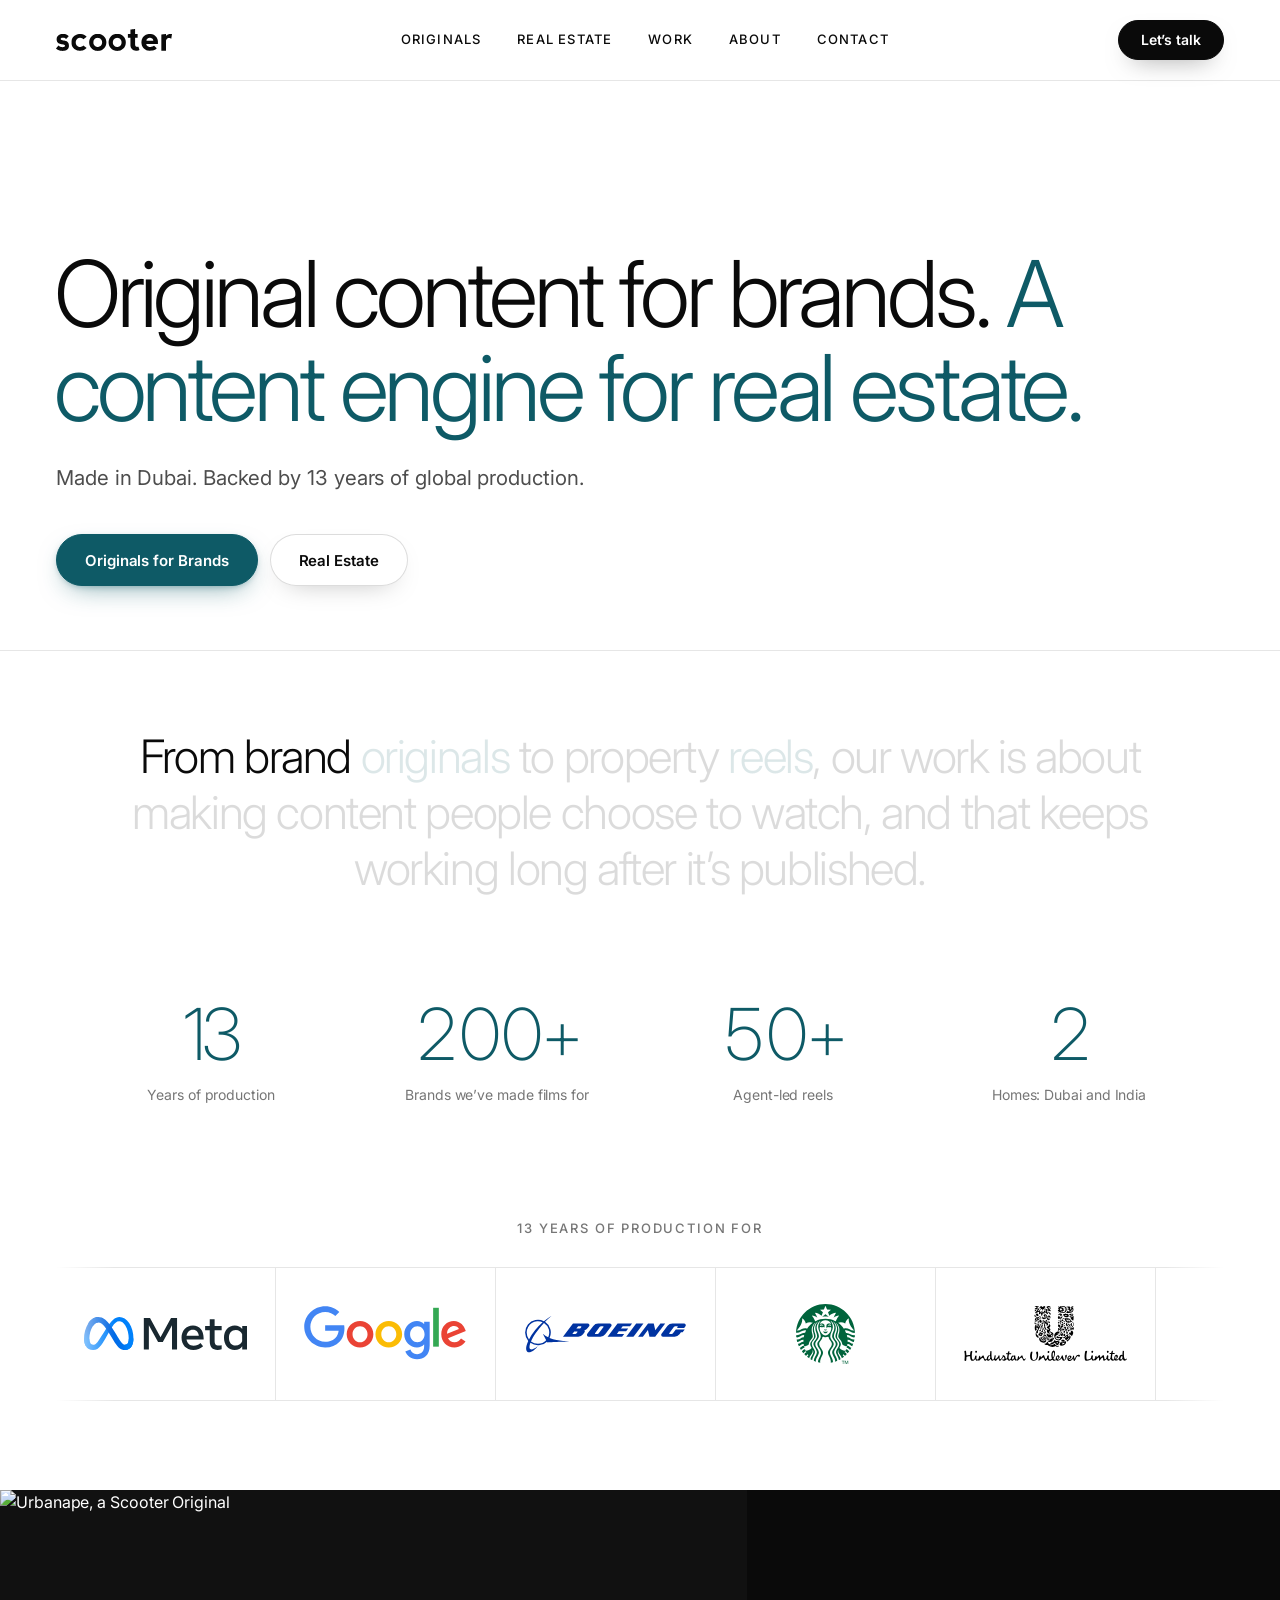
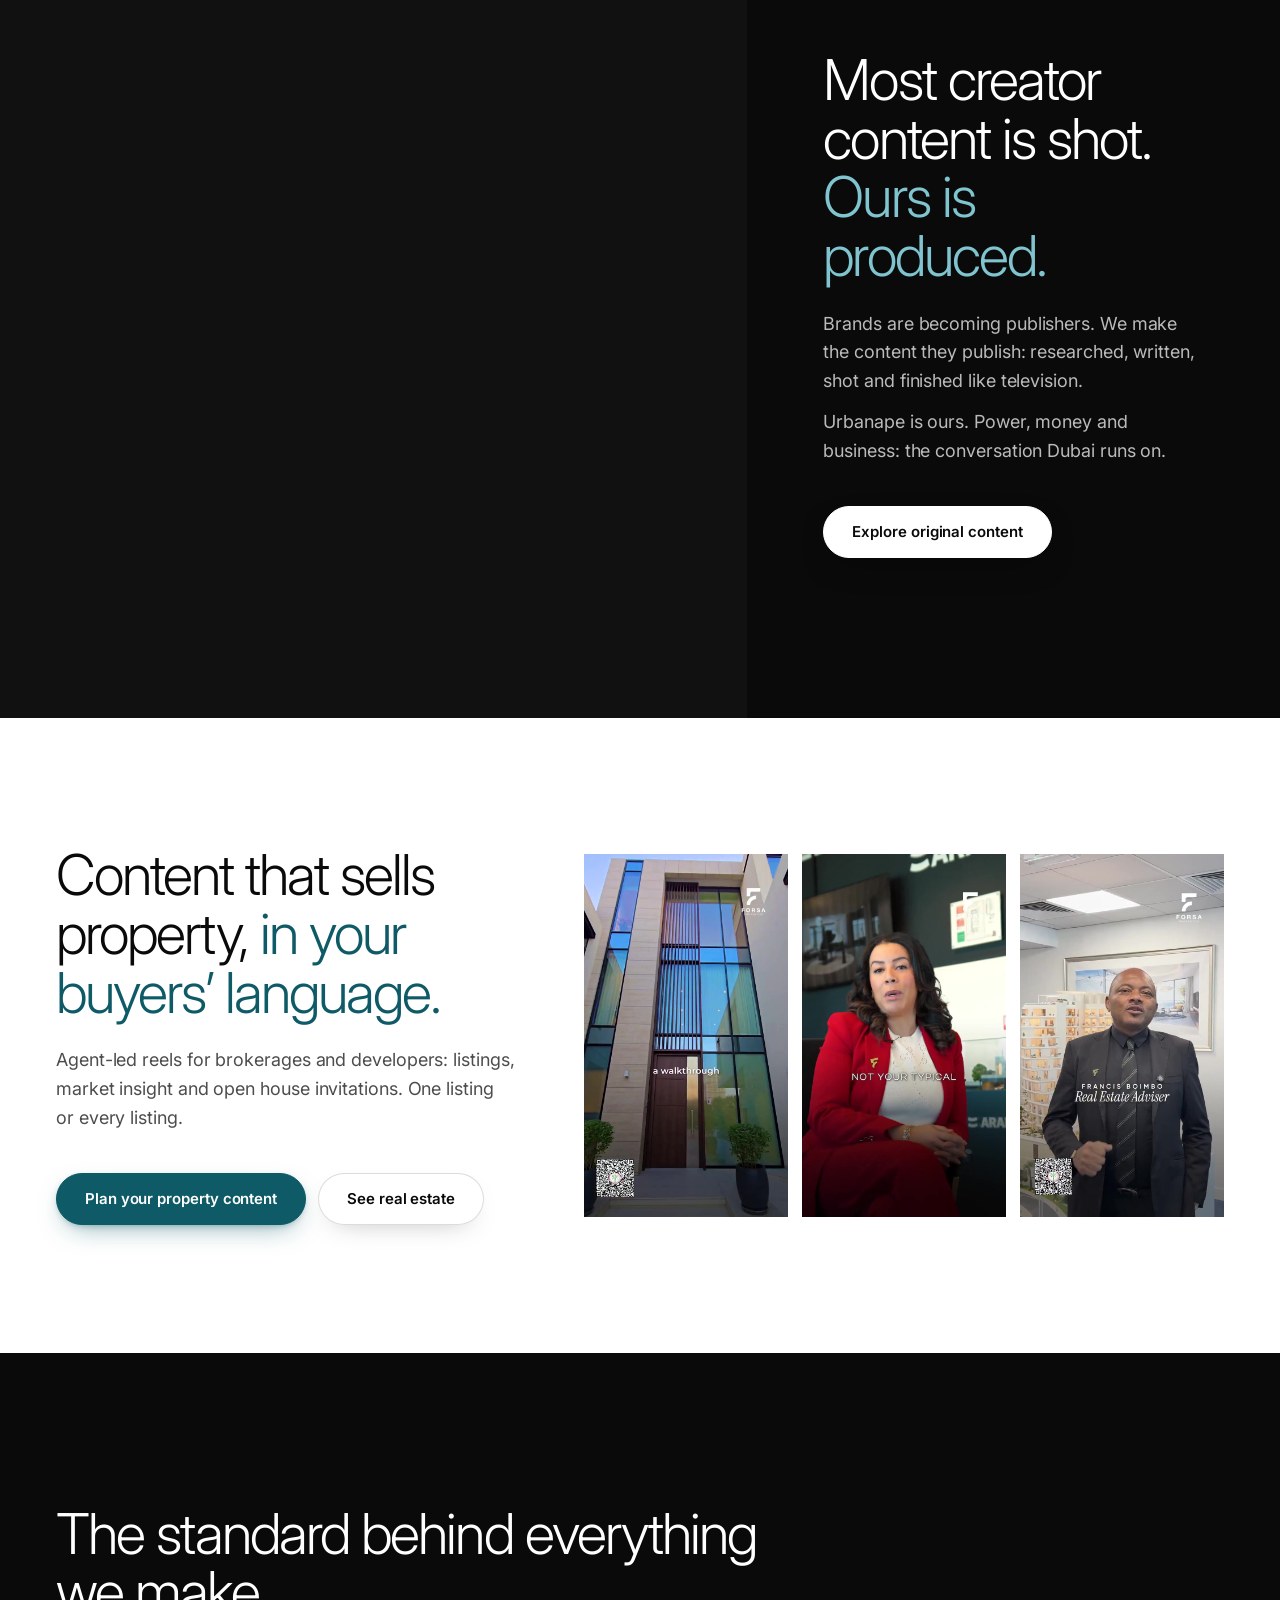
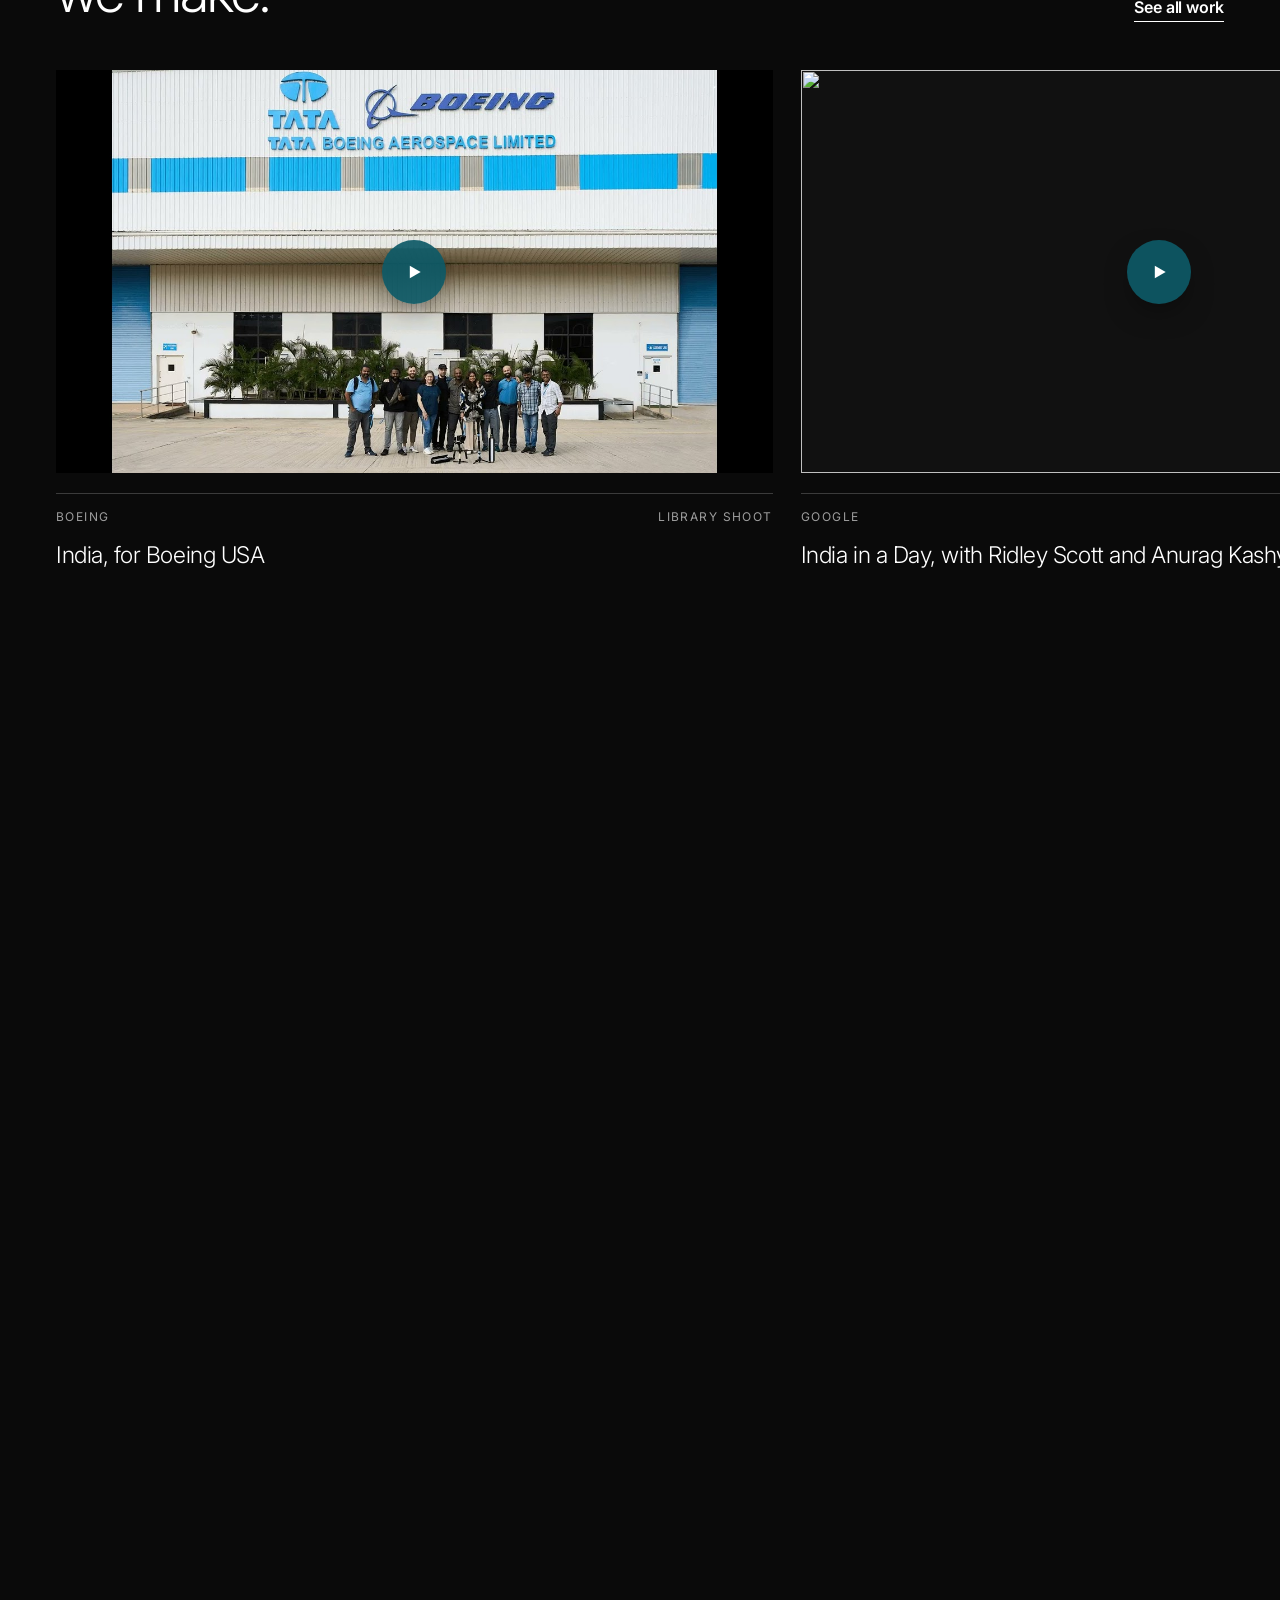
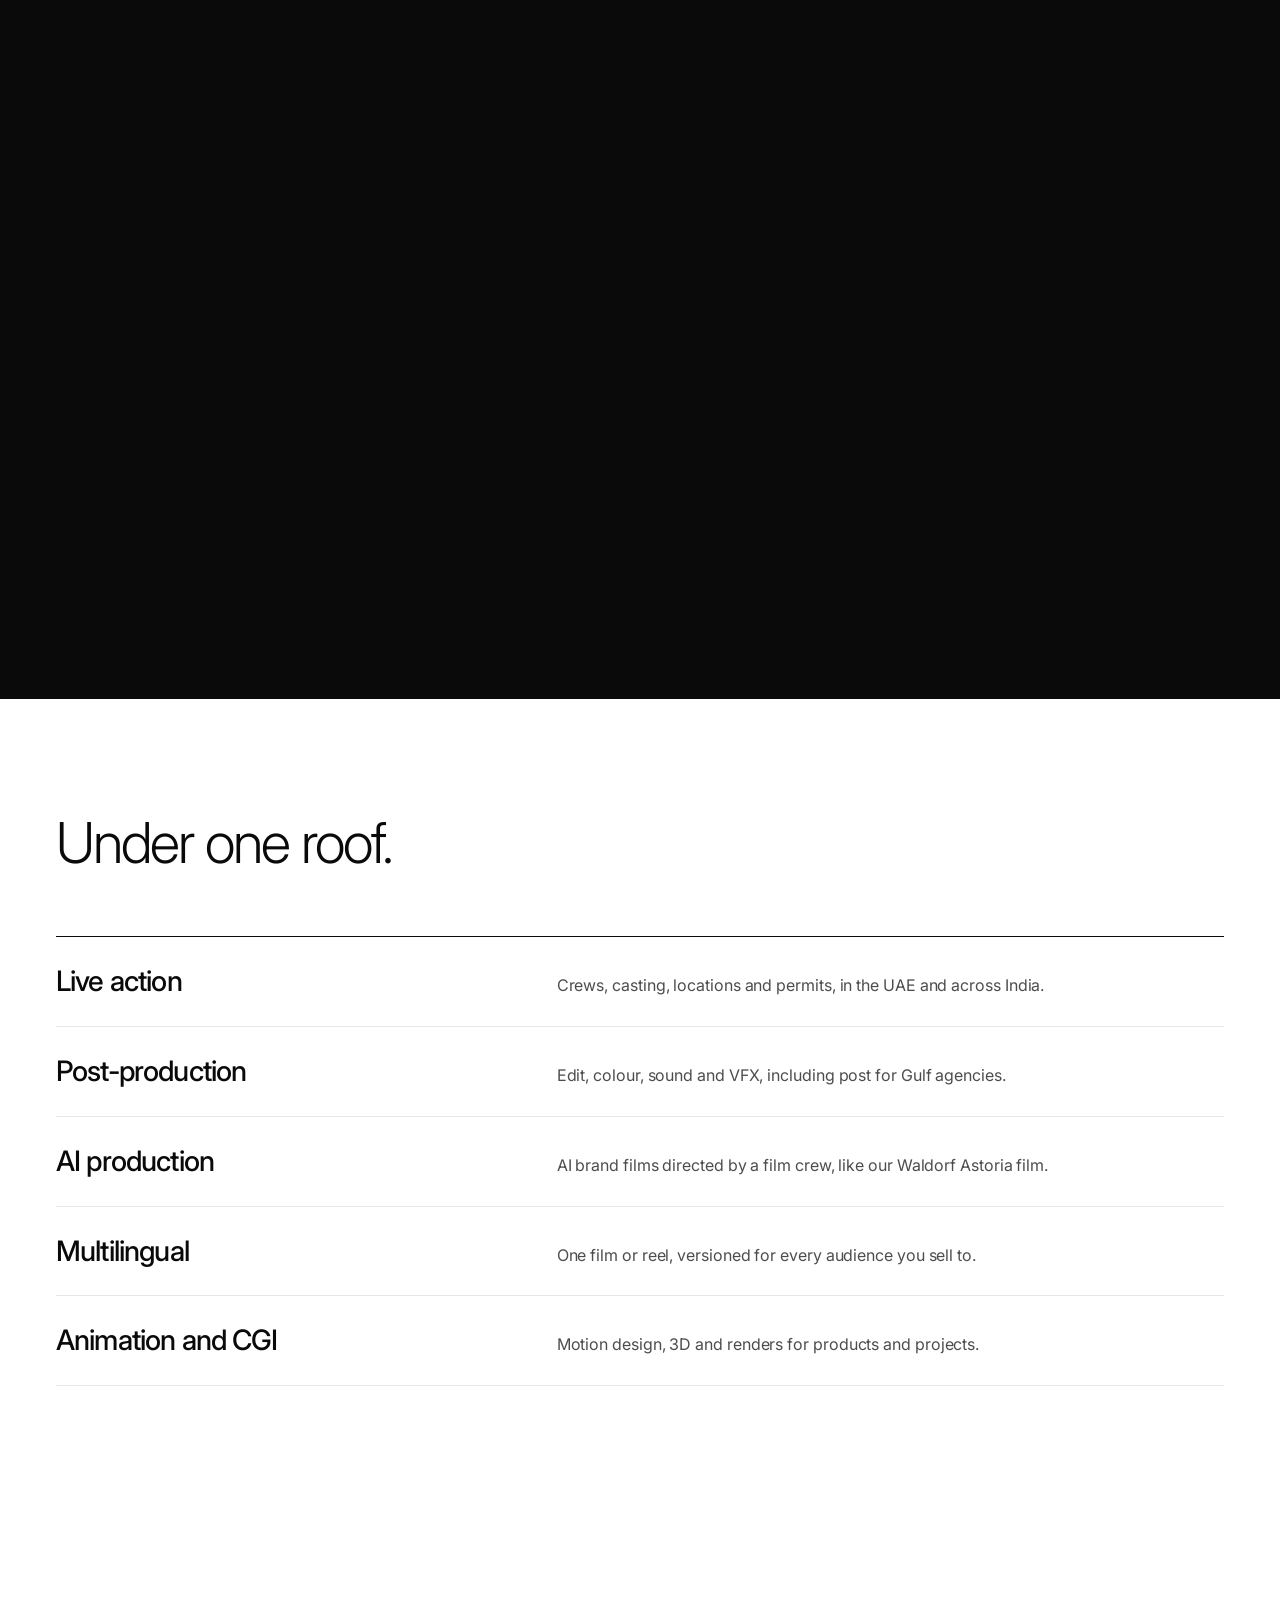
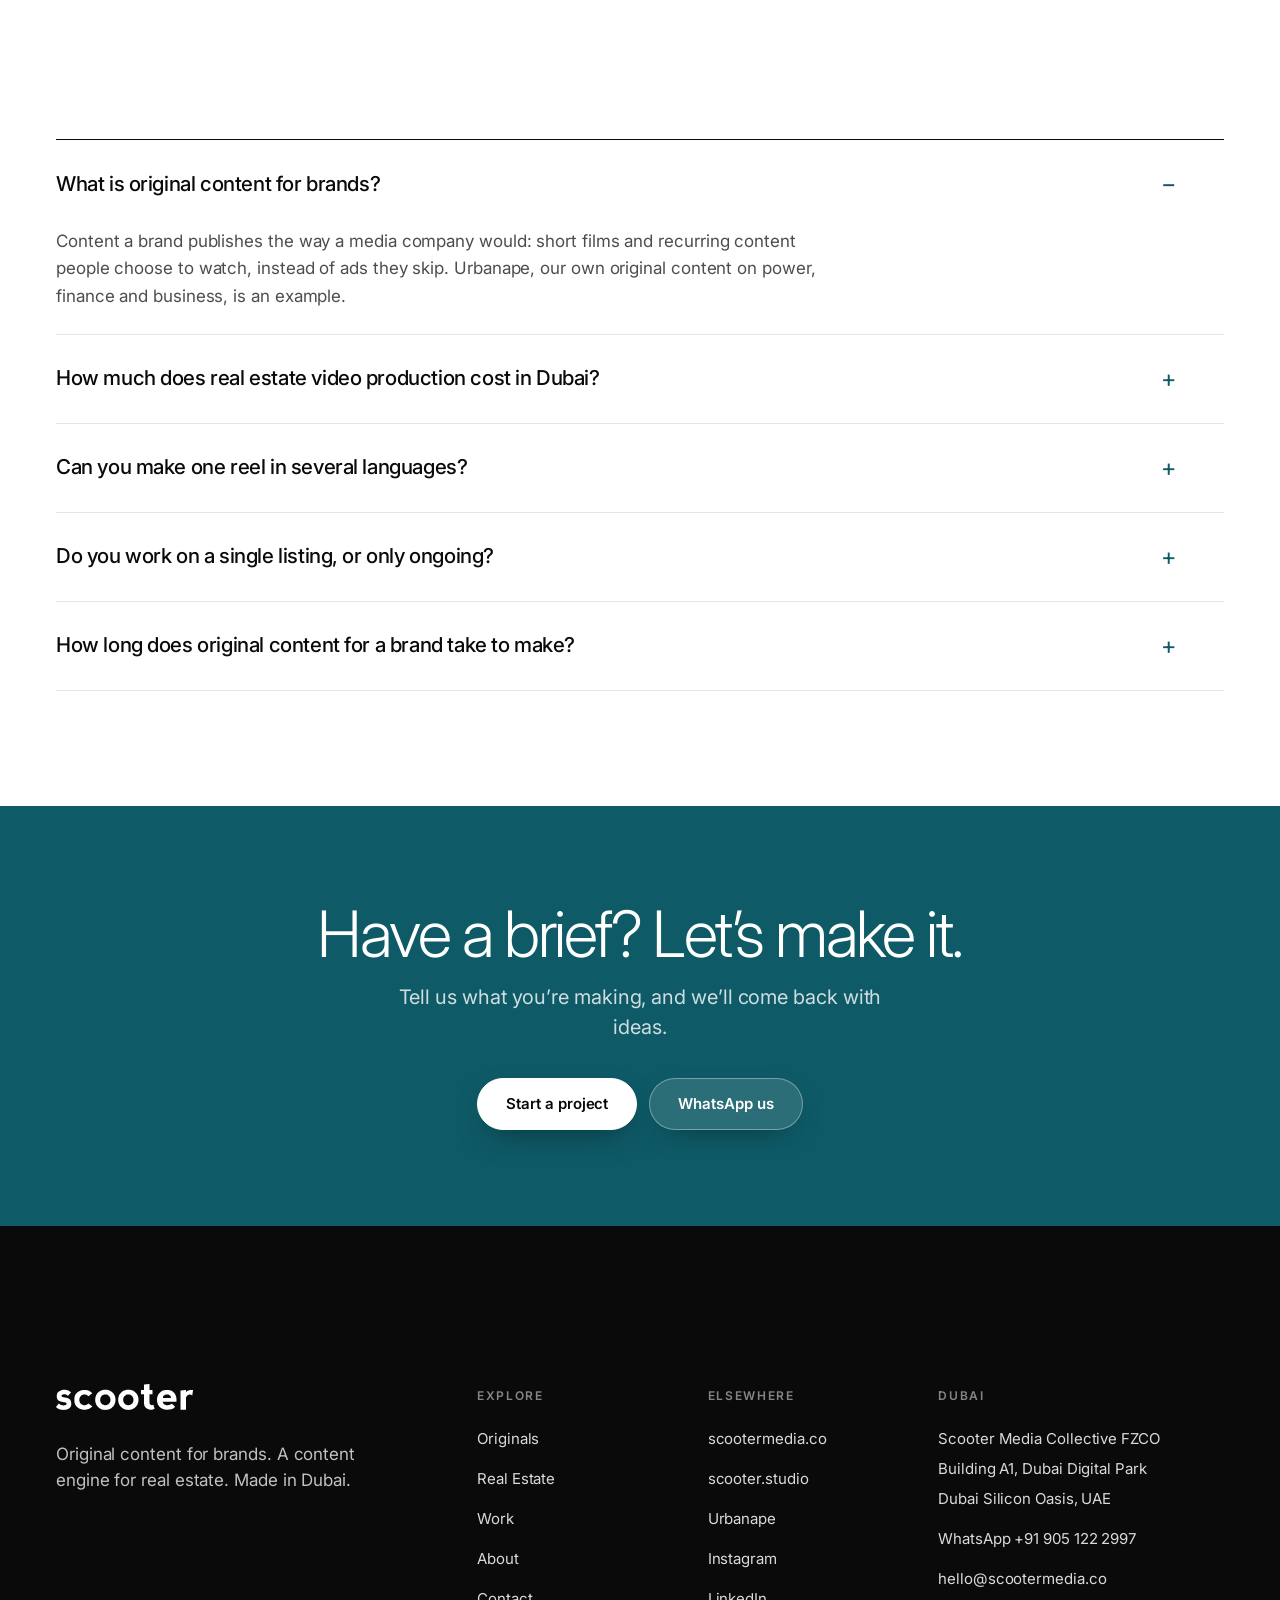
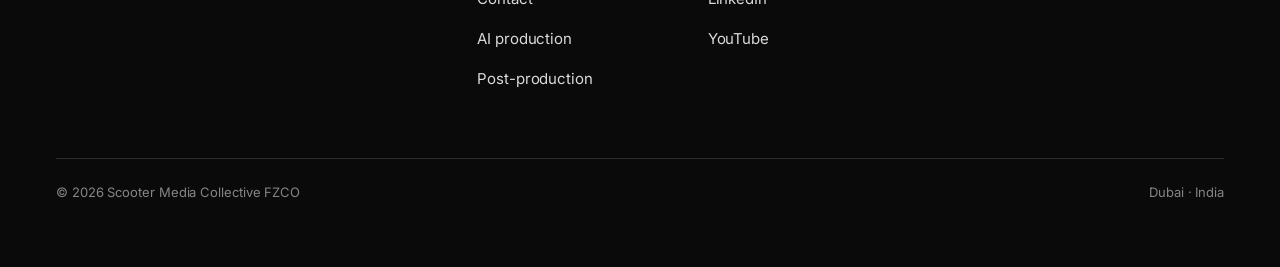
==== commit e26e4c1c: "Home: white hero without the showreel video; remove founder section - Hero is now white: two-offer h" ====
--- a/index.html
+++ b/index.html
@@ -14,28 +14,21 @@
 <meta property="og:title" content="Scooter Media Dubai: Original Content for Brands &amp; Real Estate Video">
 <meta property="og:description" content="Dubai content studio making original content for brands and multilingual property reels for real estate. 13 years of production for Meta, Google, Boeing.">
 <meta property="og:url" content="https://scootermedia.ae/">
-<meta property="og:image" content="https://scootermedia.ae/assets/img/og-image.png?v=20261124g">
+<meta property="og:image" content="https://scootermedia.ae/assets/img/og-image.png?v=20261125a">
 <meta name="twitter:card" content="summary_large_image">
 <link rel="icon" href="/assets/img/favicon.svg" type="image/svg+xml">
 <link rel="apple-touch-icon" href="/assets/img/apple-touch-icon.png">
 <link rel="preconnect" href="https://fonts.googleapis.com">
 <link rel="preconnect" href="https://fonts.gstatic.com" crossorigin>
 <link href="https://fonts.googleapis.com/css2?family=Inter:wght@400;500;600;700;800&display=swap" rel="stylesheet">
-<link rel="stylesheet" href="/assets/css/site.css?v=20261124g">
-<link rel="preload" as="image" href="/assets/img/hero-poster.jpg?v=20261118d">
+<link rel="stylesheet" href="/assets/css/site.css?v=20261125a">
 <script type="application/ld+json">{"@context": "https://schema.org", "@type": "Organization", "@id": "https://scootermedia.ae/#org", "name": "Scooter Media", "legalName": "Scooter Media Collective FZCO", "url": "https://scootermedia.ae/", "logo": "https://scootermedia.ae/assets/img/scooter-logo.png", "foundingDate": "2013", "founder": {"@type": "Person", "name": "Richaa Agarwal"}, "email": "hello@scootermedia.co", "sameAs": ["https://www.linkedin.com/company/scootermediaco", "https://www.instagram.com/scootermediacompany", "https://www.youtube.com/@scootermediacompany", "https://scootermedia.co"], "description": "Dubai-based content production company that makes original content for brands and multilingual real estate video."}</script>
-<script type="application/ld+json">{"@context": "https://schema.org", "@type": "ProfessionalService", "@id": "https://scootermedia.ae/#dubai", "name": "Scooter Media", "parentOrganization": {"@id": "https://scootermedia.ae/#org"}, "url": "https://scootermedia.ae/", "image": "https://scootermedia.ae/assets/img/og-image.png?v=20261124g", "email": "hello@scootermedia.co", "telephone": "+91 905 122 2997", "address": {"@type": "PostalAddress", "streetAddress": "Building A1, Dubai Digital Park, Dubai Silicon Oasis", "addressLocality": "Dubai", "addressCountry": "AE"}, "hasMap": "https://www.google.com/maps/search/?api=1&query=Building%20A1%2C%20Dubai%20Digital%20Park%2C%20Dubai%20Silicon%20Oasis%2C%20Dubai%2C%20UAE", "areaServed": ["Dubai", "United Arab Emirates", "Saudi Arabia", "Qatar", "Oman", "Bahrain", "Kuwait"], "sameAs": ["https://www.linkedin.com/company/scootermediaco", "https://www.instagram.com/scootermediacompany", "https://www.youtube.com/@scootermediacompany", "https://scootermedia.co"]}</script>
+<script type="application/ld+json">{"@context": "https://schema.org", "@type": "ProfessionalService", "@id": "https://scootermedia.ae/#dubai", "name": "Scooter Media", "parentOrganization": {"@id": "https://scootermedia.ae/#org"}, "url": "https://scootermedia.ae/", "image": "https://scootermedia.ae/assets/img/og-image.png?v=20261125a", "email": "hello@scootermedia.co", "telephone": "+91 905 122 2997", "address": {"@type": "PostalAddress", "streetAddress": "Building A1, Dubai Digital Park, Dubai Silicon Oasis", "addressLocality": "Dubai", "addressCountry": "AE"}, "hasMap": "https://www.google.com/maps/search/?api=1&query=Building%20A1%2C%20Dubai%20Digital%20Park%2C%20Dubai%20Silicon%20Oasis%2C%20Dubai%2C%20UAE", "areaServed": ["Dubai", "United Arab Emirates", "Saudi Arabia", "Qatar", "Oman", "Bahrain", "Kuwait"], "sameAs": ["https://www.linkedin.com/company/scootermediaco", "https://www.instagram.com/scootermediacompany", "https://www.youtube.com/@scootermediacompany", "https://scootermedia.co"]}</script>
 <script type="application/ld+json">{"@context": "https://schema.org", "@type": "FAQPage", "mainEntity": [{"@type": "Question", "name": "What is original content for brands?", "acceptedAnswer": {"@type": "Answer", "text": "Content a brand publishes the way a media company would: short films and recurring content people choose to watch, instead of ads they skip. Urbanape, our own original content on power, finance and business, is an example."}}, {"@type": "Question", "name": "How much does real estate video production cost in Dubai?", "acceptedAnswer": {"@type": "Answer", "text": "It depends on the number of reels, the languages, whether we shoot or edit your footage, and the turnaround. Send us your listing and we’ll come back with a tailored quote."}}, {"@type": "Question", "name": "Can you make one reel in several languages?", "acceptedAnswer": {"@type": "Answer", "text": "Yes. One agent reel can be versioned into several languages, so each buyer sees it in theirs. Tell us which languages your buyers speak."}}, {"@type": "Question", "name": "Do you work on a single listing, or only ongoing?", "acceptedAnswer": {"@type": "Answer", "text": "Both. We work project by project on a single listing, or as your ongoing content team for every listing."}}, {"@type": "Question", "name": "How long does original content for a brand take to make?", "acceptedAnswer": {"@type": "Answer", "text": "It depends on the format and how many pieces we make together. We agree the timeline in the proposal, before anything starts."}}]}</script>
 </head>
 <body>
 <a href="#main" class="skip">Skip to content</a>
-<main id="main">
-<section class="hero-v" aria-label="Showreel">
-<video autoplay muted loop playsinline preload="auto" poster="/assets/img/hero-poster.jpg?v=20261118d" aria-hidden="true">
-<source src="/assets/video/showreel.mp4?v=20261116a" type="video/mp4">
-</video>
-<div class="scrim"></div>
-<header class="hdr hdr--overlay">
+<header class="hdr">
 <div class="wrap hdr-in">
 <a href="/" class="logo" aria-label="Scooter Media, home"><svg class="logo-svg" viewBox="0 0 1498 284" aria-hidden="true" focusable="false"><path fill="currentColor" fill-rule="evenodd" d="M1497 66 L1491 66 L1490 65 L1467 65 L1466 66 L1461 66 L1460 67 L1453 68 L1439 74 L1430 80 L1421 88 L1420 87 L1420 65 L1412 65 L1411 66 L1403 66 L1402 67 L1393 67 L1392 68 L1384 68 L1383 69 L1375 69 L1374 70 L1360 71 L1360 280 L1361 281 L1420 281 L1420 148 L1426 137 L1432 129 L1441 121 L1448 117 L1451 117 L1456 115 L1468 116 L1469 117 L1476 118 L1488 125 L1488 123 L1489 122 L1489 116 L1490 115 L1490 110 L1491 109 L1491 104 L1492 103 L1492 98 L1493 97 L1494 85 L1495 84 L1495 79 L1496 78 L1496 73 L1497 72Z M1161 75 L1146 84 L1131 97 L1131 98 L1125 104 L1118 114 L1108 136 L1108 139 L1107 140 L1107 143 L1105 148 L1105 153 L1104 154 L1104 164 L1103 165 L1103 181 L1104 182 L1104 191 L1105 192 L1105 197 L1106 198 L1106 201 L1107 202 L1109 212 L1111 215 L1112 220 L1119 233 L1128 245 L1139 256 L1153 266 L1167 273 L1169 273 L1176 276 L1183 277 L1184 278 L1188 278 L1189 279 L1194 279 L1195 280 L1207 280 L1208 281 L1241 279 L1242 278 L1247 278 L1248 277 L1257 276 L1258 275 L1269 272 L1285 264 L1301 249 L1267 215 L1265 215 L1258 220 L1248 225 L1246 225 L1243 227 L1240 227 L1236 229 L1233 229 L1232 230 L1227 230 L1226 231 L1201 231 L1200 230 L1197 230 L1191 227 L1189 227 L1187 225 L1184 224 L1173 214 L1168 205 L1168 203 L1166 199 L1166 195 L1167 194 L1316 194 L1316 160 L1315 159 L1314 146 L1313 145 L1313 141 L1311 137 L1311 134 L1310 133 L1309 128 L1300 110 L1292 99 L1275 83 L1262 75 L1260 75 L1255 72 L1253 72 L1243 68 L1239 68 L1238 67 L1234 67 L1233 66 L1227 66 L1226 65 L1198 65 L1197 66 L1191 66 L1190 67 L1185 67 L1184 68 L1177 69 L1176 70 L1168 72 L1163 75Z M1168 144 L1169 143 L1170 137 L1176 128 L1188 119 L1192 117 L1202 115 L1203 114 L1221 114 L1222 115 L1225 115 L1226 116 L1234 118 L1236 120 L1242 123 L1251 132 L1255 141 L1256 150 L1253 152 L1170 152 L1168 150Z M279 68 L272 71 L269 71 L259 76 L257 76 L239 87 L225 99 L225 100 L216 110 L213 116 L211 118 L209 122 L209 124 L206 129 L206 132 L203 139 L202 151 L201 152 L201 193 L202 194 L202 201 L203 202 L203 206 L205 210 L205 213 L212 229 L222 243 L237 257 L249 265 L263 272 L268 273 L274 276 L281 277 L282 278 L292 279 L293 280 L305 280 L306 281 L327 280 L328 279 L333 279 L334 278 L338 278 L339 277 L346 276 L352 273 L357 272 L371 265 L384 256 L390 250 L391 250 L396 245 L396 244 L353 212 L347 218 L335 226 L324 230 L321 230 L320 231 L299 231 L298 230 L295 230 L294 229 L289 228 L283 225 L277 221 L268 212 L263 205 L259 197 L259 195 L256 188 L256 184 L255 183 L255 163 L256 162 L256 158 L257 157 L259 149 L267 136 L279 124 L291 117 L293 117 L297 115 L300 115 L301 114 L318 114 L319 115 L323 115 L338 121 L354 133 L396 101 L385 90 L377 84 L361 75 L359 75 L354 72 L352 72 L345 69 L337 68 L336 67 L332 67 L331 66 L325 66 L324 65 L296 65 L295 66 L289 66 L288 67Z M72 64 L71 65 L68 65 L67 66 L57 68 L37 78 L30 83 L20 93 L16 99 L11 110 L10 118 L9 119 L9 125 L8 126 L8 139 L9 140 L9 147 L10 148 L11 156 L14 162 L14 164 L19 172 L26 179 L32 183 L49 191 L51 191 L58 194 L66 195 L67 196 L71 196 L72 197 L77 197 L78 198 L92 199 L93 200 L97 200 L98 201 L104 202 L110 205 L114 209 L116 213 L116 218 L112 225 L103 231 L100 231 L95 233 L88 233 L87 234 L77 234 L76 233 L70 233 L69 232 L61 231 L60 230 L55 229 L52 227 L50 227 L48 225 L43 223 L33 214 L32 214 L5 244 L5 245 L0 250 L0 252 L8 259 L20 267 L25 269 L29 272 L31 272 L36 275 L38 275 L45 278 L48 278 L52 280 L57 280 L58 281 L64 281 L65 282 L76 282 L77 283 L102 282 L103 281 L113 280 L114 279 L125 276 L137 270 L146 264 L156 254 L163 242 L163 240 L165 236 L165 233 L166 232 L166 226 L167 225 L167 210 L166 209 L166 201 L165 200 L164 192 L157 176 L149 167 L142 162 L131 156 L129 156 L126 154 L124 154 L117 151 L114 151 L109 149 L104 149 L103 148 L98 148 L97 147 L91 147 L90 146 L79 144 L73 141 L71 141 L66 138 L61 133 L60 131 L60 126 L68 117 L75 114 L79 114 L80 113 L103 113 L104 114 L107 114 L113 117 L115 117 L126 125 L130 130 L138 122 L138 121 L146 113 L146 112 L164 92 L155 84 L145 77 L140 75 L134 71 L132 71 L126 68 L123 68 L118 66 L114 66 L113 65 L107 65 L106 64Z M768 64 L767 65 L763 65 L755 68 L752 68 L749 70 L742 72 L729 79 L717 88 L705 100 L694 115 L687 129 L687 131 L683 141 L682 149 L681 150 L681 155 L680 156 L679 179 L680 180 L680 189 L681 190 L682 200 L683 201 L683 204 L684 205 L687 216 L690 221 L690 223 L692 225 L694 230 L700 239 L718 258 L732 268 L746 275 L748 275 L758 279 L766 280 L767 281 L772 281 L773 282 L797 283 L798 282 L808 282 L809 281 L819 280 L823 278 L826 278 L827 277 L832 276 L837 273 L839 273 L856 263 L873 248 L873 247 L879 241 L884 234 L895 212 L896 206 L898 202 L899 193 L900 192 L900 184 L901 183 L901 163 L900 162 L900 153 L899 152 L899 148 L898 147 L897 140 L896 139 L894 131 L892 128 L892 126 L881 107 L862 87 L848 77 L831 69 L829 69 L825 67 L822 67 L821 66 L818 66 L817 65 L813 65 L812 64 L806 64 L805 63 L775 63 L774 64Z M778 115 L785 115 L786 114 L801 115 L802 116 L806 116 L807 117 L812 118 L818 121 L824 125 L837 139 L839 144 L841 146 L841 148 L843 151 L844 157 L845 158 L845 162 L846 163 L846 183 L845 184 L845 188 L844 189 L842 197 L838 205 L833 212 L822 222 L811 228 L805 229 L804 230 L800 230 L799 231 L781 231 L780 230 L776 230 L775 229 L769 228 L759 223 L755 220 L744 208 L740 202 L740 200 L737 195 L736 189 L735 188 L735 184 L734 183 L734 163 L735 162 L736 154 L741 142 L745 136 L760 122 L768 118 L770 118 L774 116 L777 116Z M517 64 L516 65 L508 66 L507 67 L501 68 L498 70 L493 71 L483 76 L481 78 L472 83 L452 102 L443 115 L434 134 L432 144 L431 145 L431 148 L430 149 L430 154 L429 155 L428 180 L429 181 L429 191 L430 192 L430 196 L432 201 L432 205 L433 206 L435 214 L437 217 L437 219 L441 227 L452 243 L468 259 L476 265 L486 270 L488 272 L510 280 L521 281 L522 282 L546 283 L547 282 L557 282 L558 281 L568 280 L575 277 L581 276 L586 273 L588 273 L594 269 L599 267 L610 259 L617 252 L618 252 L618 251 L621 249 L621 248 L627 242 L637 227 L641 219 L641 217 L643 214 L643 212 L646 205 L647 197 L648 196 L648 192 L649 191 L649 183 L650 182 L650 164 L649 163 L649 155 L648 154 L648 149 L646 144 L646 140 L638 120 L626 102 L611 87 L595 76 L585 71 L580 70 L577 68 L574 68 L570 66 L562 65 L561 64 L555 64 L554 63 L524 63 L523 64Z M527 115 L534 115 L535 114 L550 115 L551 116 L561 118 L567 121 L573 125 L585 138 L591 149 L591 151 L593 155 L593 158 L594 159 L594 164 L595 165 L595 181 L594 182 L593 191 L588 203 L581 213 L575 219 L568 224 L553 230 L549 230 L548 231 L529 231 L528 230 L518 228 L508 223 L494 210 L490 204 L487 198 L487 196 L484 189 L484 186 L483 185 L483 161 L484 160 L486 150 L491 140 L506 124 L519 117 L522 117Z M961 6 L961 64 L960 65 L928 65 L928 113 L960 113 L961 114 L961 215 L962 216 L962 222 L963 223 L963 227 L964 228 L965 234 L972 248 L979 256 L979 257 L992 268 L1001 273 L1003 273 L1006 275 L1008 275 L1012 277 L1019 278 L1020 279 L1024 279 L1025 280 L1037 280 L1038 281 L1054 280 L1055 279 L1065 277 L1077 271 L1076 266 L1073 259 L1073 256 L1071 252 L1071 249 L1068 242 L1068 239 L1065 232 L1065 229 L1064 228 L1061 228 L1060 229 L1056 229 L1055 230 L1050 230 L1049 231 L1047 231 L1046 230 L1040 230 L1037 228 L1035 228 L1026 220 L1022 210 L1022 202 L1021 201 L1021 115 L1023 113 L1054 113 L1054 65 L1022 65 L1021 64 L1021 0 L1017 0 L1016 1 L1006 1 L1005 2 L997 2 L996 3 L988 3 L987 4 L979 4 L978 5Z"/></svg></a>
 <nav class="nav" id="nav" aria-label="Main"><a href="/original-content-for-brands/">Originals</a><a href="/real-estate-content-dubai/">Real Estate</a><a href="/work/">Work</a><a href="/about/">About</a><a href="/contact/">Contact</a><a href="/contact/" class="nav-cta">Let’s talk</a></nav>
@@ -45,16 +38,11 @@
 </button>
 </div>
 </header>
-<button type="button" class="sound" aria-pressed="false" aria-label="Turn sound on"><svg width="18" height="18" viewBox="0 0 24 24" fill="none" stroke="currentColor" stroke-width="2" aria-hidden="true"><path d="M11 5L6 9H2v6h4l5 4V5z"/><path d="M15.5 8.5a5 5 0 0 1 0 7M19 5a10 10 0 0 1 0 14"/></svg></button>
-<div class="content"><div class="wrap">
-<h1>Original content for brands. <span class="hero-accent">A content engine for real estate.</span></h1>
-<div class="cols">
-<p>Made in Dubai. Backed by 13 years of global production.</p>
-</div>
-<div class="bar">
-<div class="btns"><a href="/original-content-for-brands/" class="btn">Originals for Brands</a><a href="/real-estate-content-dubai/" class="btn-ghost">Real Estate</a><a href="https://www.youtube.com/watch?v=GbhS9Zb3KzE" class="btn-ghost" rel="noopener" data-act="reel"><svg width="14" height="14" viewBox="0 0 24 24" fill="currentColor" aria-hidden="true"><path d="M7 4.5v15l13-7.5z"/></svg>Watch the showreel</a></div>
-</div>
-</div></div>
+<main id="main">
+<section class="wrap hero hero-home">
+<h1 class="h1 rv">Original content for brands. <span class="teal">A content engine for real estate.</span></h1>
+<p class="lead rv">Made in Dubai. Backed by 13 years of global production.</p>
+<div class="btns rv"><a href="/original-content-for-brands/" class="btn">Originals for Brands</a><a href="/real-estate-content-dubai/" class="btn-2">Real Estate</a></div>
 </section>
 
 <section class="statement" aria-label="What we do"><div class="wrap">
@@ -120,18 +108,7 @@
 </ol>
 </section>
 
-<section class="wrap sec rule" aria-labelledby="founder-h" style="border-top-color:var(--line)">
-<div class="founder rv" style="display:grid;align-items:center">
-<img src="https://static.wixstatic.com/media/2170fc_f17d24d2d0ee4e66aa6caf5194f4026e~mv2.jpeg/v1/crop/x_119,y_423,w_1297,h_1459/fill/w_546,h_614,al_c,q_80,usm_0.66_1.00_0.01,enc_avif,quality_auto/richaa%20in%20NYC-2%20(2).jpeg" alt="Richaa Agarwal, founder of Scooter Media" width="546" height="614" loading="lazy">
-<div>
-<h2 class="h2" id="founder-h">Richaa Agarwal</h2>
-<p class="p" style="margin-top:6px">Founder, Scooter Media</p>
-<blockquote><p>“I started Scooter with one edit system and a stubborn idea: that world-class films could be made from here, for anyone, anywhere.”</p></blockquote>
-<p class="loc"><strong>Based in Dubai Silicon Oasis</strong> · Licensed in the UAE</p>
-<div class="btns" style="margin-top:28px"><a href="/about/" class="lnk">About Scooter</a><a href="/about/#press" class="lnk" style="margin-left:24px">Press</a></div>
-</div>
-</div>
-</section>
+
 
 <section class="wrap sec"><div class="shead rv"><h2 class="h2">Questions we get asked.</h2></div><div class="faq rv"><details open><summary>What is original content for brands?</summary><p class="p">Content a brand publishes the way a media company would: short films and recurring content people choose to watch, instead of ads they skip. Urbanape, our own original content on power, finance and business, is an example.</p></details><details><summary>How much does real estate video production cost in Dubai?</summary><p class="p">It depends on the number of reels, the languages, whether we shoot or edit your footage, and the turnaround. Send us your listing and we’ll come back with a tailored quote.</p></details><details><summary>Can you make one reel in several languages?</summary><p class="p">Yes. One agent reel can be versioned into several languages, so each buyer sees it in theirs. Tell us which languages your buyers speak.</p></details><details><summary>Do you work on a single listing, or only ongoing?</summary><p class="p">Both. We work project by project on a single listing, or as your ongoing content team for every listing.</p></details><details><summary>How long does original content for a brand take to make?</summary><p class="p">It depends on the format and how many pieces we make together. We agree the timeline in the proposal, before anything starts.</p></details></div></section>
 
@@ -154,6 +131,6 @@
 <div class="ftr-bottom"><span>© 2026 Scooter Media Collective FZCO</span><span>Dubai · India</span></div>
 </div>
 </footer>
-<script src="/assets/js/site.js?v=20261124g" defer></script>
+<script src="/assets/js/site.js?v=20261125a" defer></script>
 </body>
 </html>
--- a/assets/css/site.css
+++ b/assets/css/site.css
@@ -741,3 +741,7 @@
 .rot-w.out{opacity:0;transform:translateY(-60%)}
 @media (max-width:600px){.rot-w{white-space:normal}}
 @media (prefers-reduced-motion:reduce){.rot-w{transition:none}}
+/* Home hero: white, no video */
+.hero-home{padding-top:clamp(96px,13vw,184px);padding-bottom:clamp(40px,5vw,72px)}
+.hero-home .h1{font-size:clamp(48px,7.2vw,112px);max-width:1180px}
+.hero-home+.statement{padding-top:clamp(48px,6vw,96px);border-top:1px solid var(--line)}
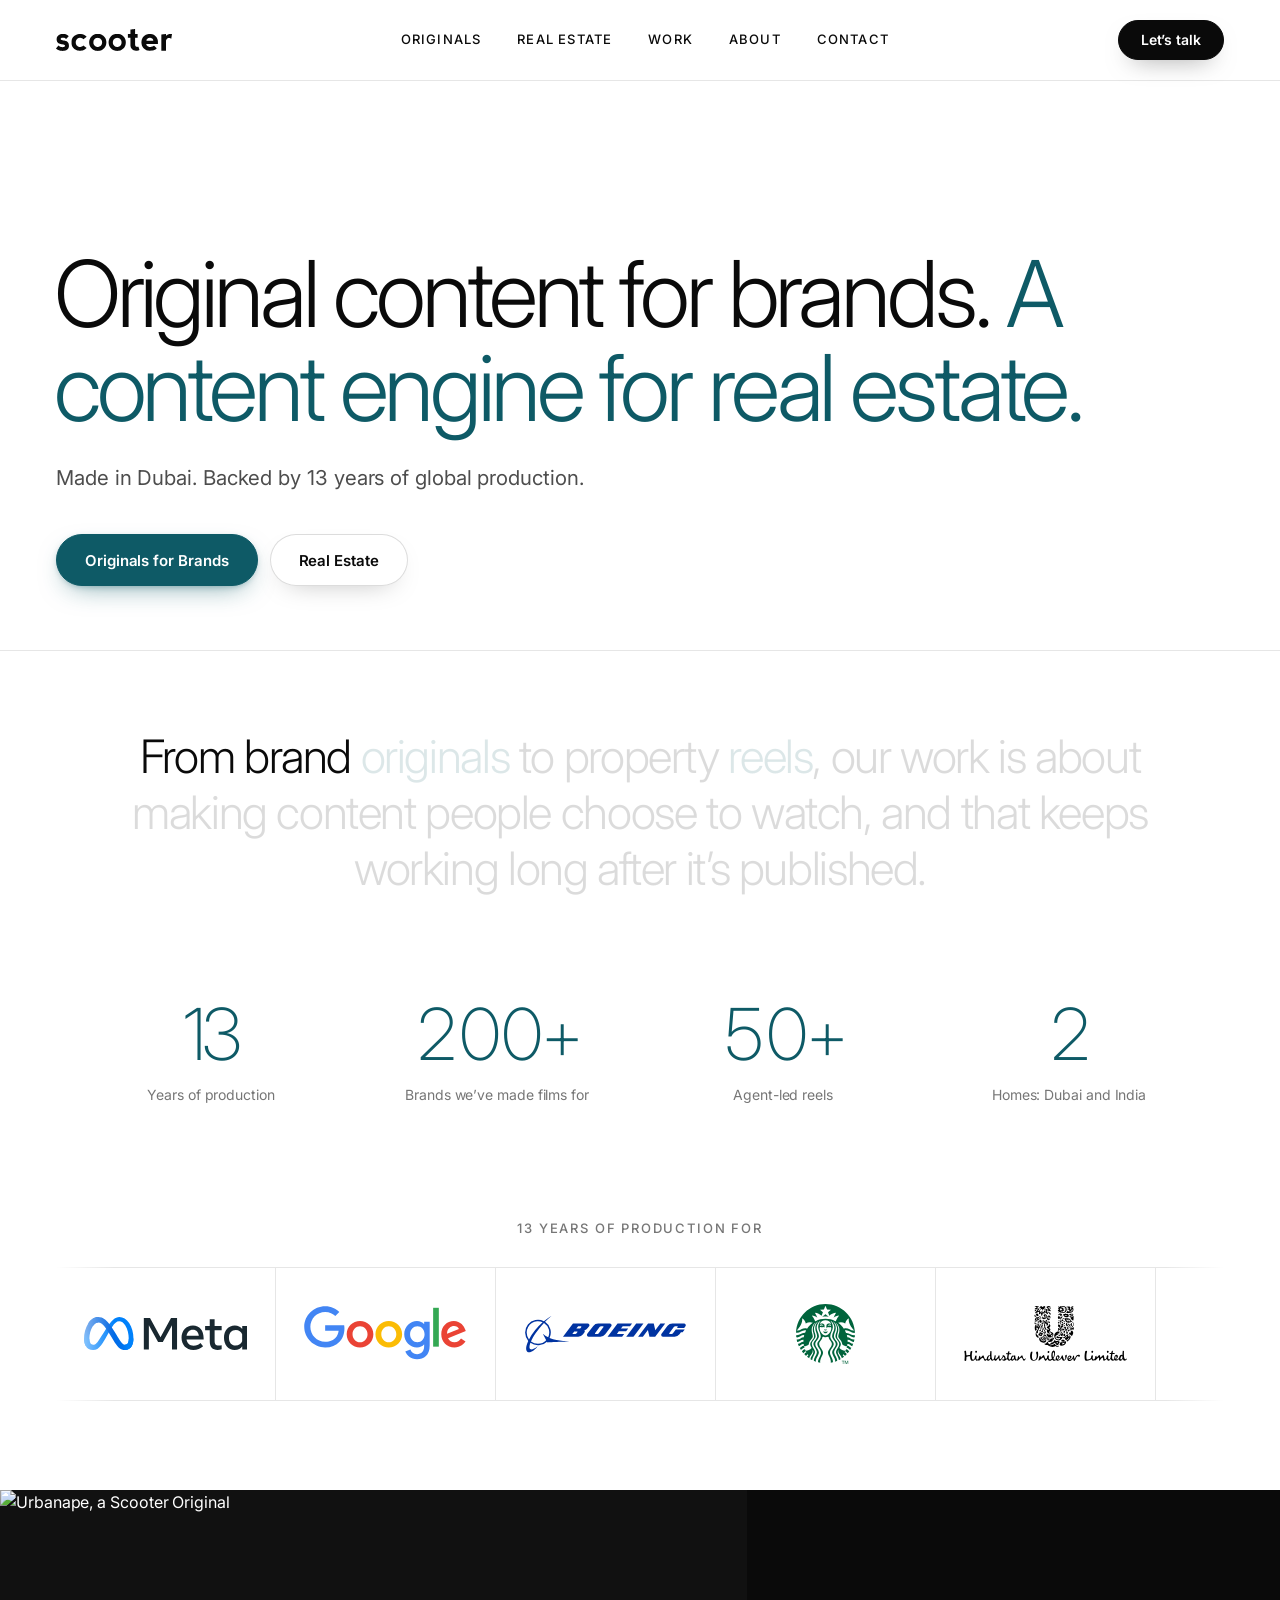
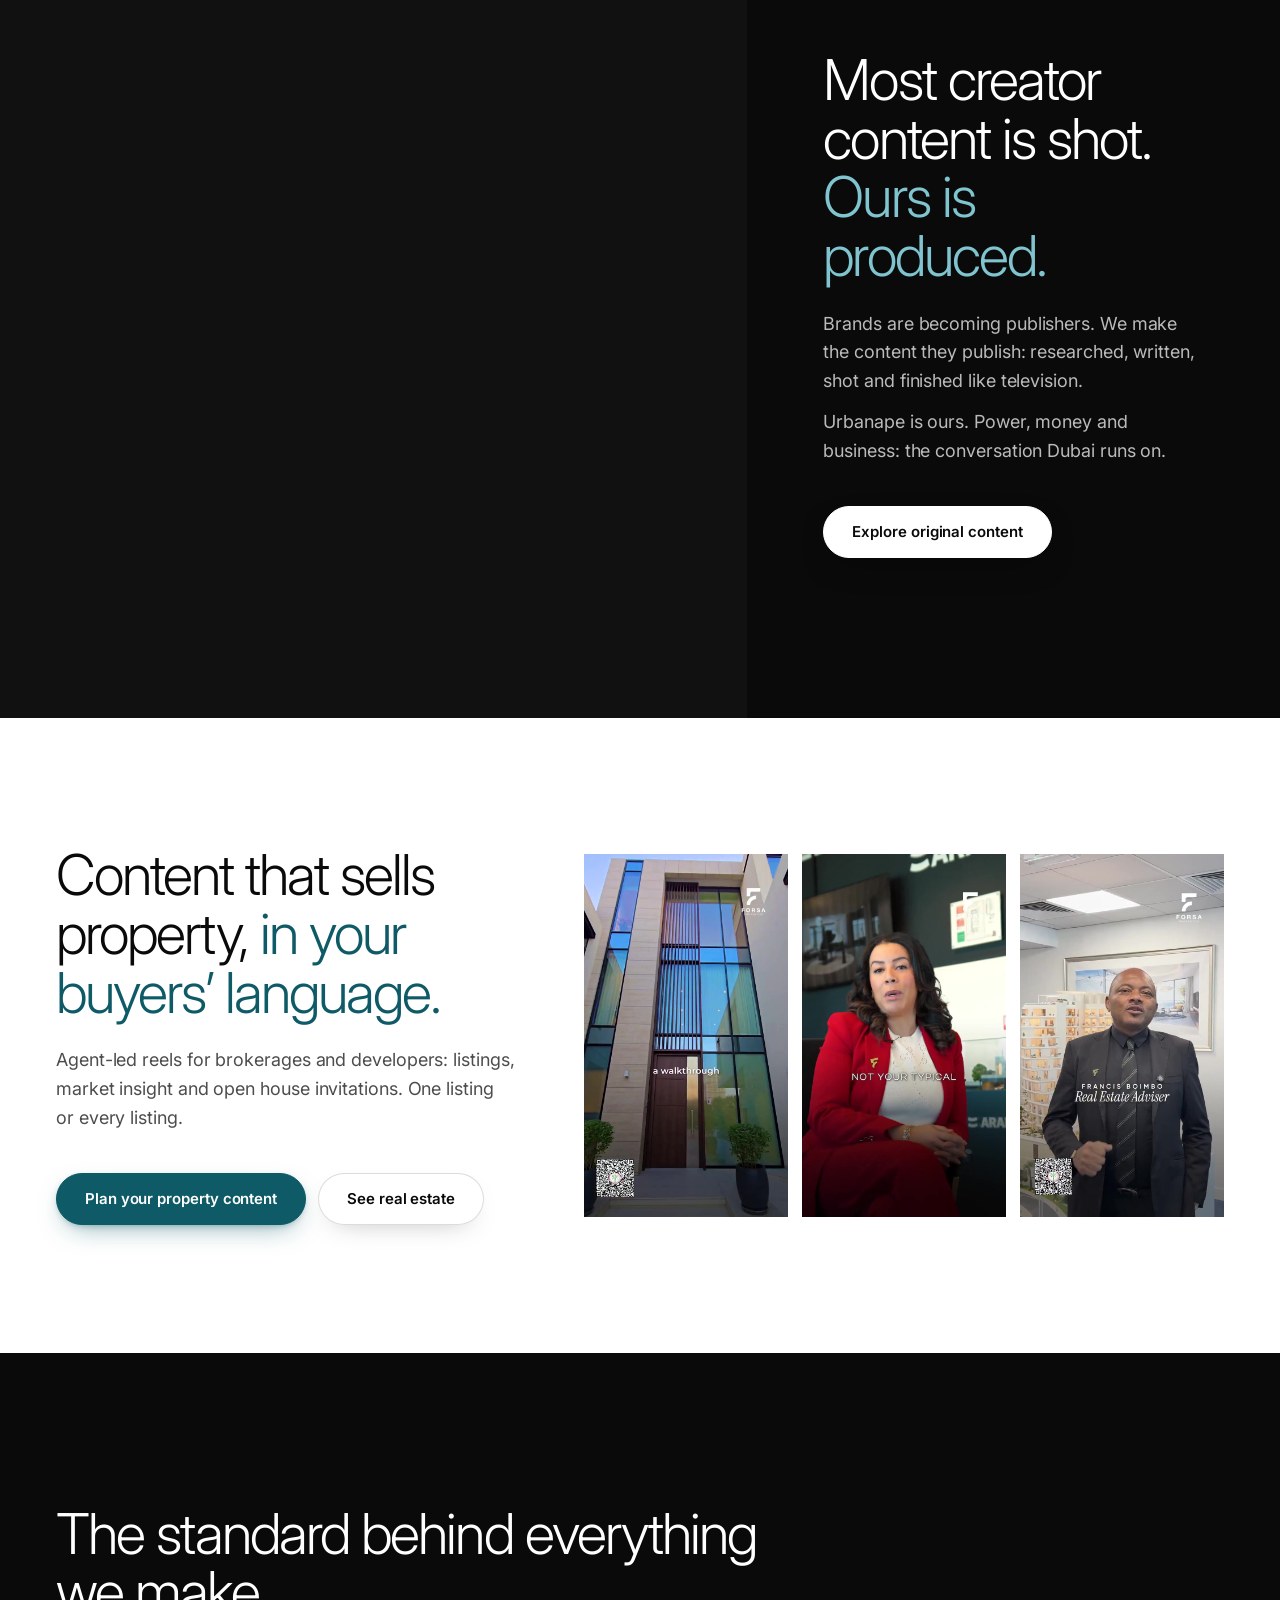
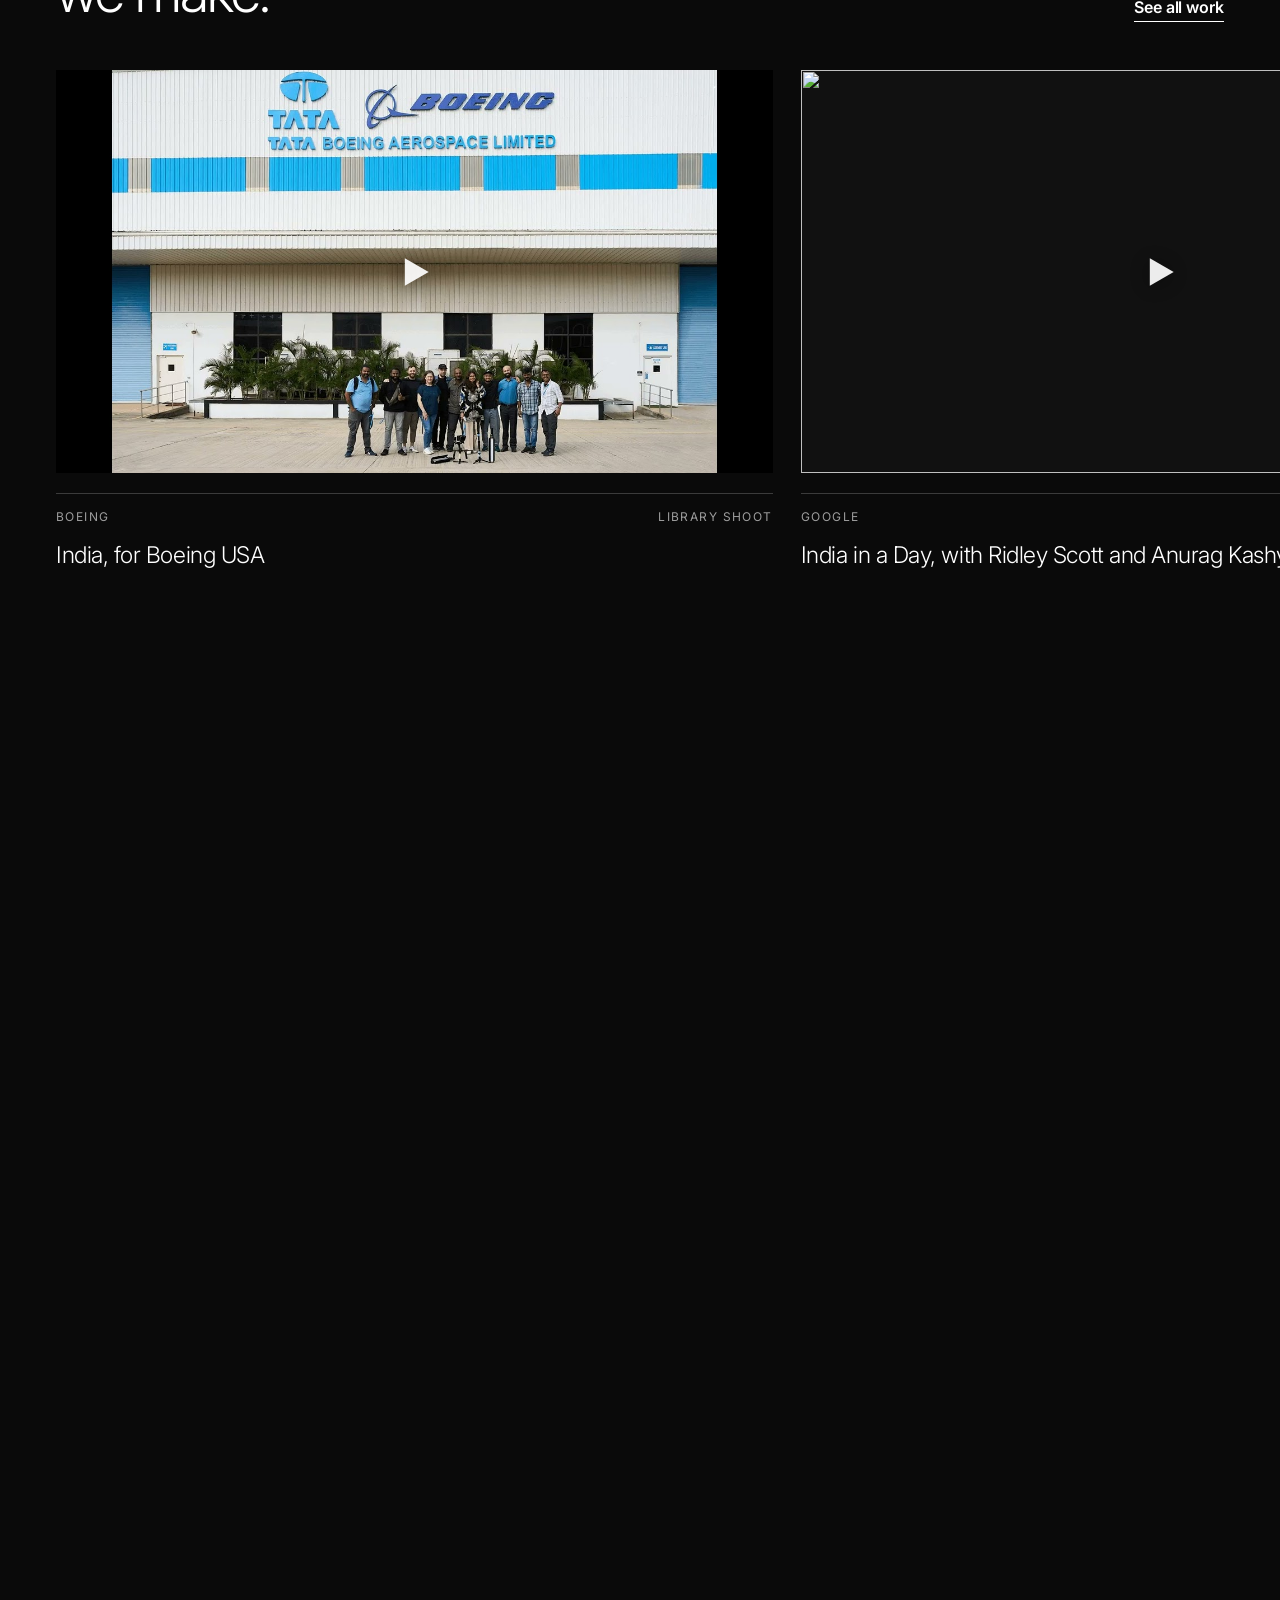
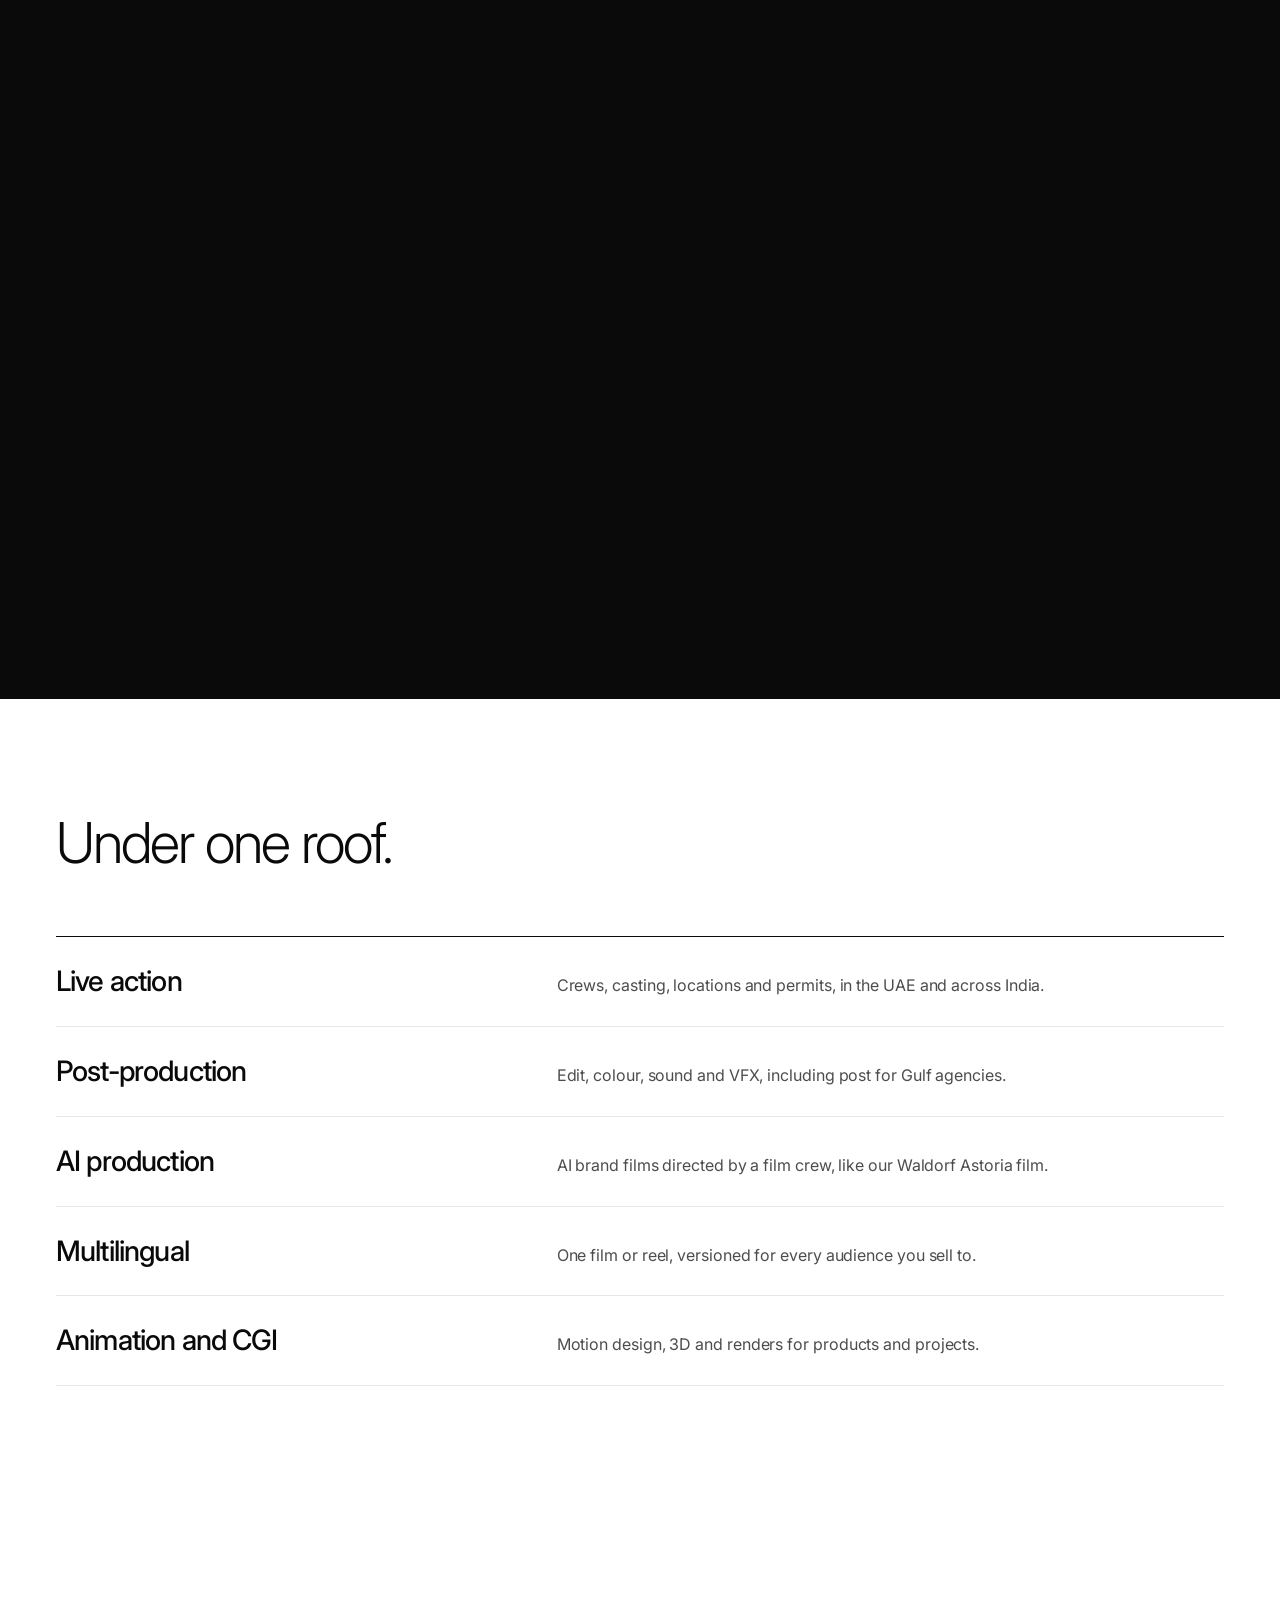
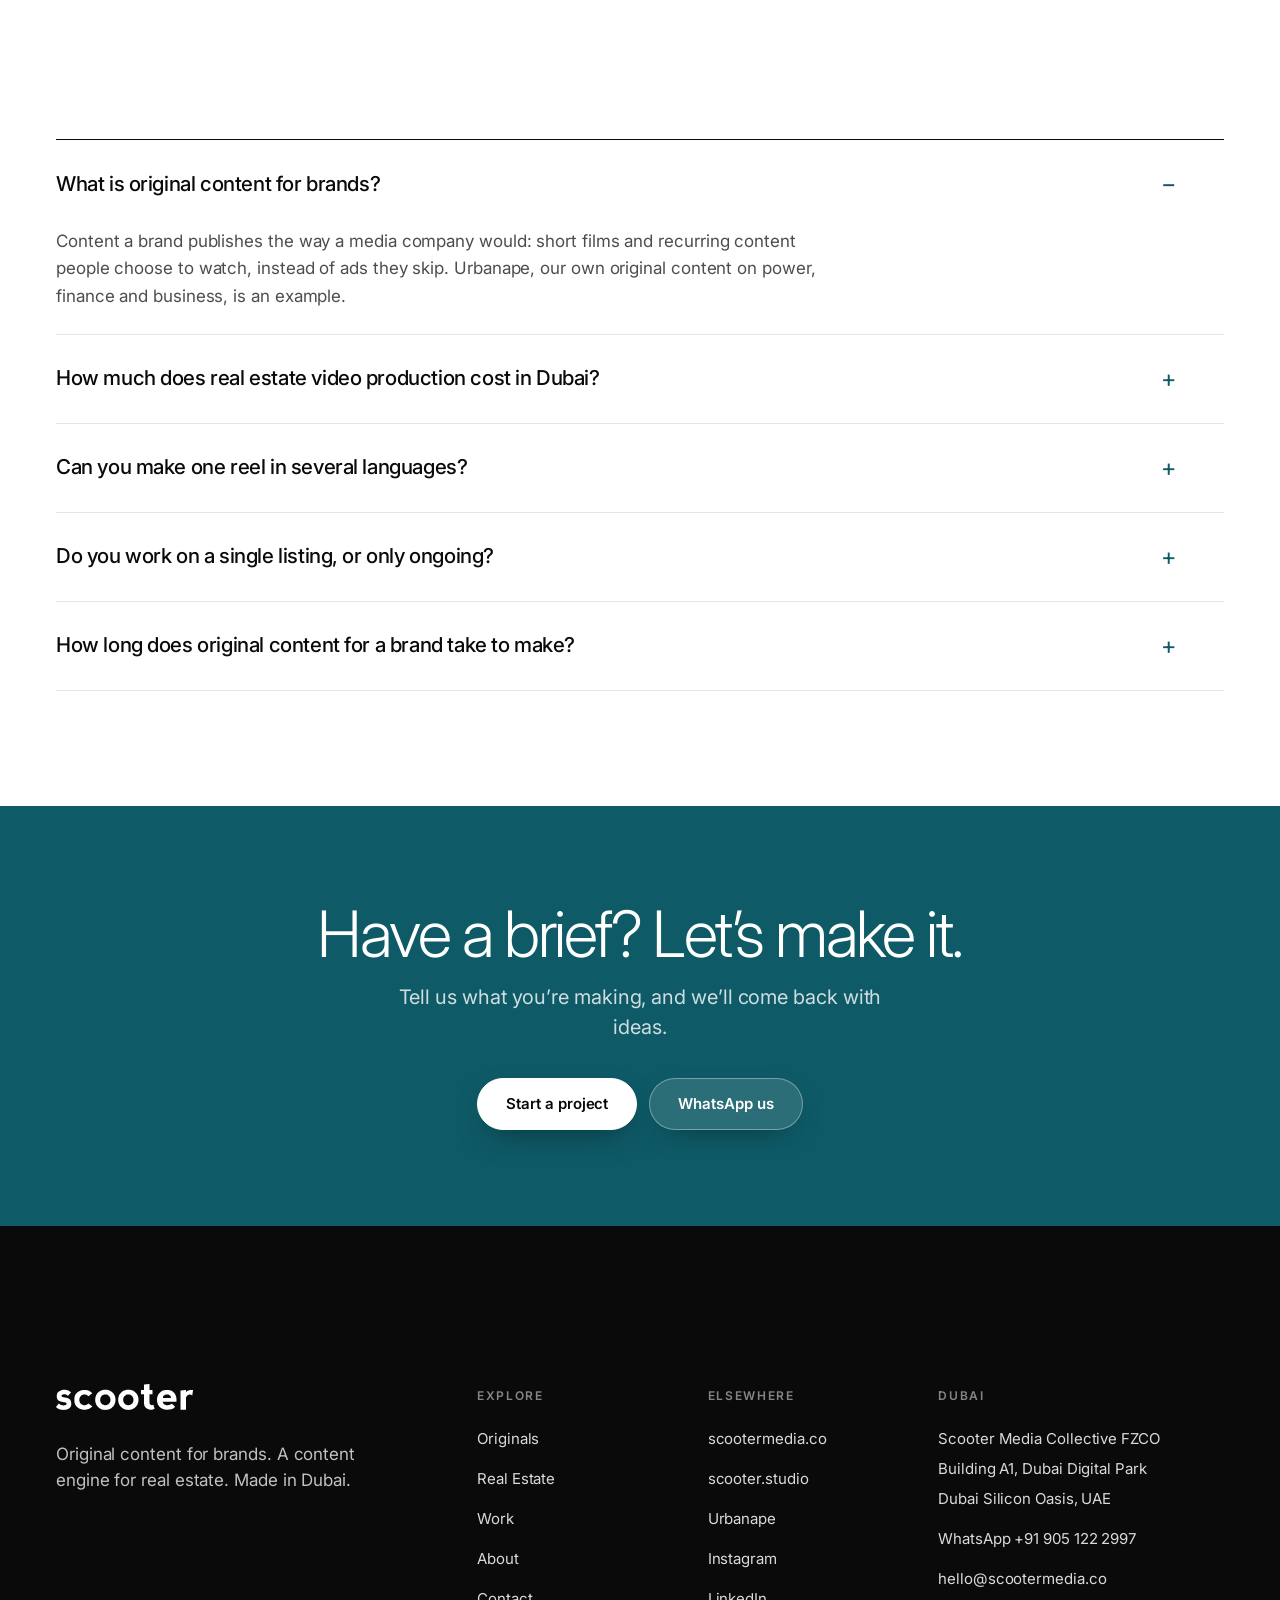
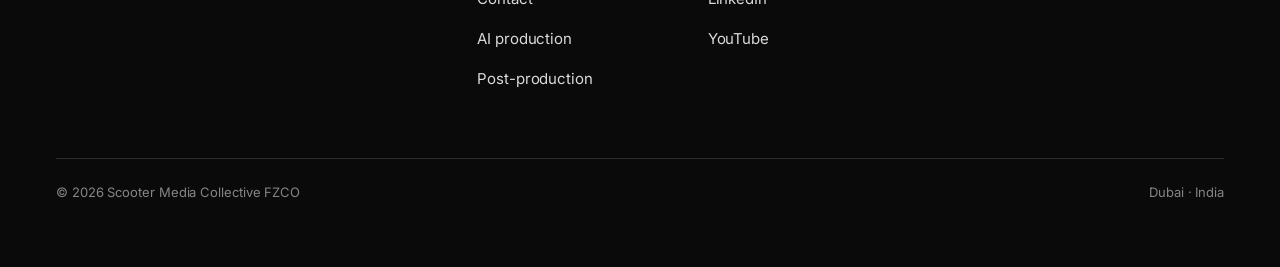
==== commit 68a5bb0b: "Videos: minimal white play button, no teal circle Co-Authored-By: Claude Opus 5.5 <noreply@anthropic" ====
--- a/index.html
+++ b/index.html
@@ -14,16 +14,16 @@
 <meta property="og:title" content="Scooter Media Dubai: Original Content for Brands &amp; Real Estate Video">
 <meta property="og:description" content="Dubai content studio making original content for brands and multilingual property reels for real estate. 13 years of production for Meta, Google, Boeing.">
 <meta property="og:url" content="https://scootermedia.ae/">
-<meta property="og:image" content="https://scootermedia.ae/assets/img/og-image.png?v=20261125a">
+<meta property="og:image" content="https://scootermedia.ae/assets/img/og-image.png?v=20261125b">
 <meta name="twitter:card" content="summary_large_image">
 <link rel="icon" href="/assets/img/favicon.svg" type="image/svg+xml">
 <link rel="apple-touch-icon" href="/assets/img/apple-touch-icon.png">
 <link rel="preconnect" href="https://fonts.googleapis.com">
 <link rel="preconnect" href="https://fonts.gstatic.com" crossorigin>
 <link href="https://fonts.googleapis.com/css2?family=Inter:wght@400;500;600;700;800&display=swap" rel="stylesheet">
-<link rel="stylesheet" href="/assets/css/site.css?v=20261125a">
+<link rel="stylesheet" href="/assets/css/site.css?v=20261125b">
 <script type="application/ld+json">{"@context": "https://schema.org", "@type": "Organization", "@id": "https://scootermedia.ae/#org", "name": "Scooter Media", "legalName": "Scooter Media Collective FZCO", "url": "https://scootermedia.ae/", "logo": "https://scootermedia.ae/assets/img/scooter-logo.png", "foundingDate": "2013", "founder": {"@type": "Person", "name": "Richaa Agarwal"}, "email": "hello@scootermedia.co", "sameAs": ["https://www.linkedin.com/company/scootermediaco", "https://www.instagram.com/scootermediacompany", "https://www.youtube.com/@scootermediacompany", "https://scootermedia.co"], "description": "Dubai-based content production company that makes original content for brands and multilingual real estate video."}</script>
-<script type="application/ld+json">{"@context": "https://schema.org", "@type": "ProfessionalService", "@id": "https://scootermedia.ae/#dubai", "name": "Scooter Media", "parentOrganization": {"@id": "https://scootermedia.ae/#org"}, "url": "https://scootermedia.ae/", "image": "https://scootermedia.ae/assets/img/og-image.png?v=20261125a", "email": "hello@scootermedia.co", "telephone": "+91 905 122 2997", "address": {"@type": "PostalAddress", "streetAddress": "Building A1, Dubai Digital Park, Dubai Silicon Oasis", "addressLocality": "Dubai", "addressCountry": "AE"}, "hasMap": "https://www.google.com/maps/search/?api=1&query=Building%20A1%2C%20Dubai%20Digital%20Park%2C%20Dubai%20Silicon%20Oasis%2C%20Dubai%2C%20UAE", "areaServed": ["Dubai", "United Arab Emirates", "Saudi Arabia", "Qatar", "Oman", "Bahrain", "Kuwait"], "sameAs": ["https://www.linkedin.com/company/scootermediaco", "https://www.instagram.com/scootermediacompany", "https://www.youtube.com/@scootermediacompany", "https://scootermedia.co"]}</script>
+<script type="application/ld+json">{"@context": "https://schema.org", "@type": "ProfessionalService", "@id": "https://scootermedia.ae/#dubai", "name": "Scooter Media", "parentOrganization": {"@id": "https://scootermedia.ae/#org"}, "url": "https://scootermedia.ae/", "image": "https://scootermedia.ae/assets/img/og-image.png?v=20261125b", "email": "hello@scootermedia.co", "telephone": "+91 905 122 2997", "address": {"@type": "PostalAddress", "streetAddress": "Building A1, Dubai Digital Park, Dubai Silicon Oasis", "addressLocality": "Dubai", "addressCountry": "AE"}, "hasMap": "https://www.google.com/maps/search/?api=1&query=Building%20A1%2C%20Dubai%20Digital%20Park%2C%20Dubai%20Silicon%20Oasis%2C%20Dubai%2C%20UAE", "areaServed": ["Dubai", "United Arab Emirates", "Saudi Arabia", "Qatar", "Oman", "Bahrain", "Kuwait"], "sameAs": ["https://www.linkedin.com/company/scootermediaco", "https://www.instagram.com/scootermediacompany", "https://www.youtube.com/@scootermediacompany", "https://scootermedia.co"]}</script>
 <script type="application/ld+json">{"@context": "https://schema.org", "@type": "FAQPage", "mainEntity": [{"@type": "Question", "name": "What is original content for brands?", "acceptedAnswer": {"@type": "Answer", "text": "Content a brand publishes the way a media company would: short films and recurring content people choose to watch, instead of ads they skip. Urbanape, our own original content on power, finance and business, is an example."}}, {"@type": "Question", "name": "How much does real estate video production cost in Dubai?", "acceptedAnswer": {"@type": "Answer", "text": "It depends on the number of reels, the languages, whether we shoot or edit your footage, and the turnaround. Send us your listing and we’ll come back with a tailored quote."}}, {"@type": "Question", "name": "Can you make one reel in several languages?", "acceptedAnswer": {"@type": "Answer", "text": "Yes. One agent reel can be versioned into several languages, so each buyer sees it in theirs. Tell us which languages your buyers speak."}}, {"@type": "Question", "name": "Do you work on a single listing, or only ongoing?", "acceptedAnswer": {"@type": "Answer", "text": "Both. We work project by project on a single listing, or as your ongoing content team for every listing."}}, {"@type": "Question", "name": "How long does original content for a brand take to make?", "acceptedAnswer": {"@type": "Answer", "text": "It depends on the format and how many pieces we make together. We agree the timeline in the proposal, before anything starts."}}]}</script>
 </head>
 <body>
@@ -131,6 +131,6 @@
 <div class="ftr-bottom"><span>© 2026 Scooter Media Collective FZCO</span><span>Dubai · India</span></div>
 </div>
 </footer>
-<script src="/assets/js/site.js?v=20261125a" defer></script>
+<script src="/assets/js/site.js?v=20261125b" defer></script>
 </body>
 </html>
--- a/assets/css/site.css
+++ b/assets/css/site.css
@@ -745,3 +745,10 @@
 .hero-home{padding-top:clamp(96px,13vw,184px);padding-bottom:clamp(40px,5vw,72px)}
 .hero-home .h1{font-size:clamp(48px,7.2vw,112px);max-width:1180px}
 .hero-home+.statement{padding-top:clamp(48px,6vw,96px);border-top:1px solid var(--line)}
+/* Minimal play button: white triangle only, no circle */
+.vid-icon{background:none!important;box-shadow:none!important;border-radius:0;width:64px;height:64px;margin:-32px 0 0 -32px}
+.vid-icon svg{width:44px;height:44px;filter:drop-shadow(0 2px 10px rgba(0,0,0,.45));transition:transform .35s var(--ease),opacity .35s var(--ease);opacity:.92}
+.vid-play:hover .vid-icon{transform:none}
+.vid-play:hover .vid-icon svg{transform:scale(1.1);opacity:1}
+.reel-play svg{background:none!important;box-shadow:none!important;border-radius:0;padding:0;width:40px;height:40px;filter:drop-shadow(0 2px 10px rgba(0,0,0,.45));opacity:.92;transition:transform .35s var(--ease),opacity .35s var(--ease)}
+.reel-play:hover svg{transform:scale(1.1);opacity:1}
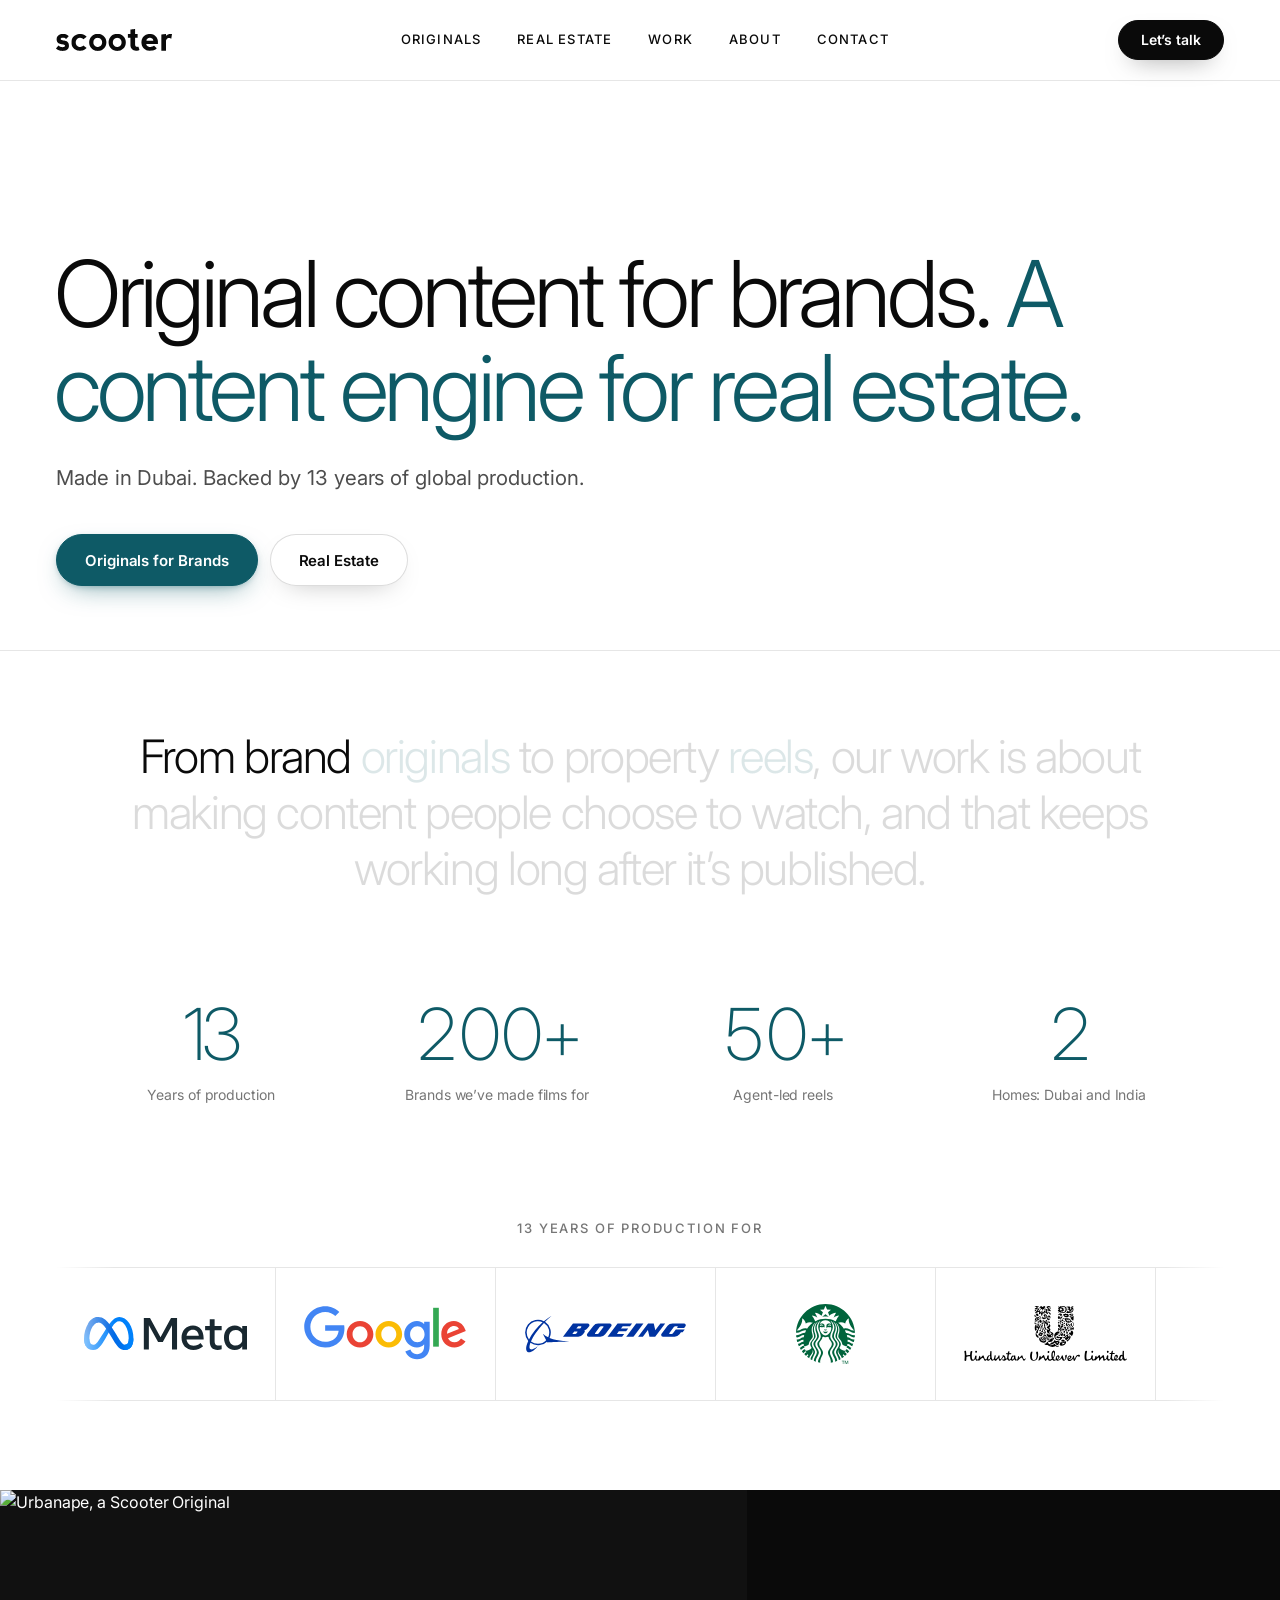
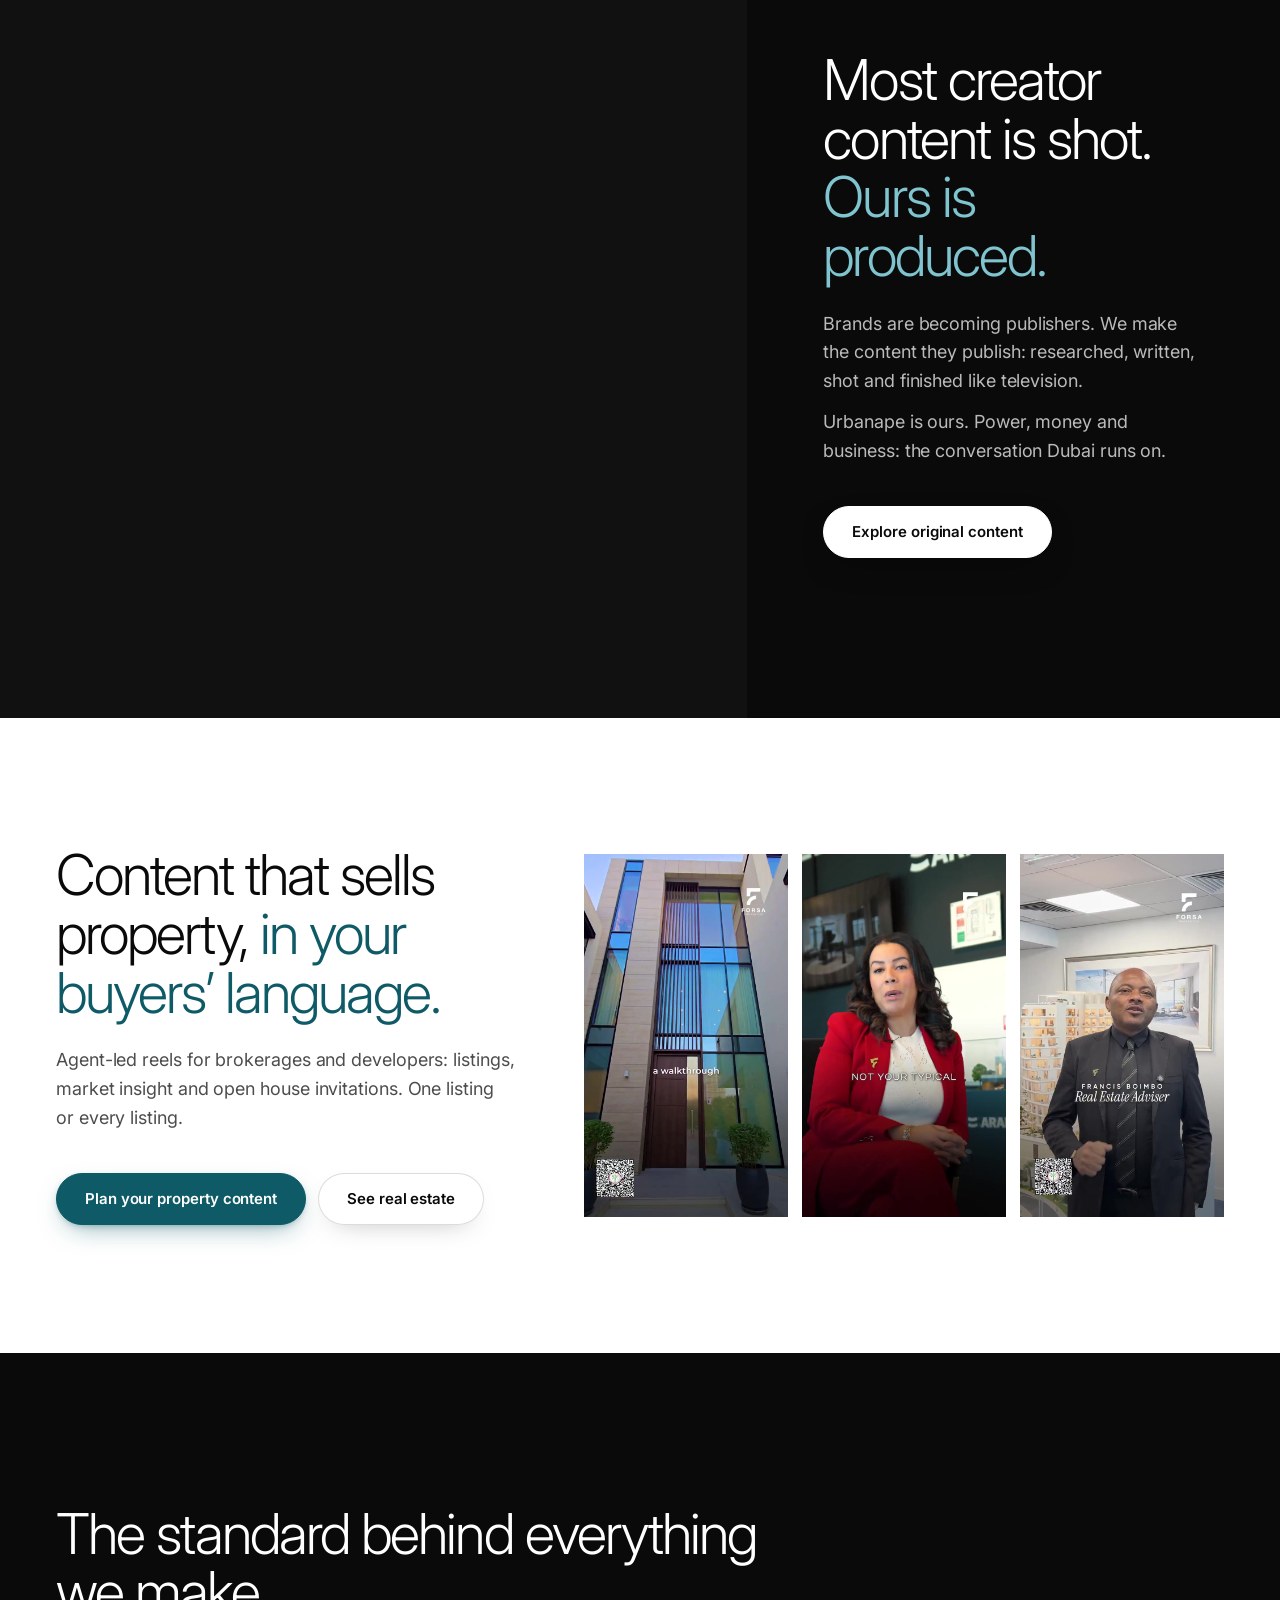
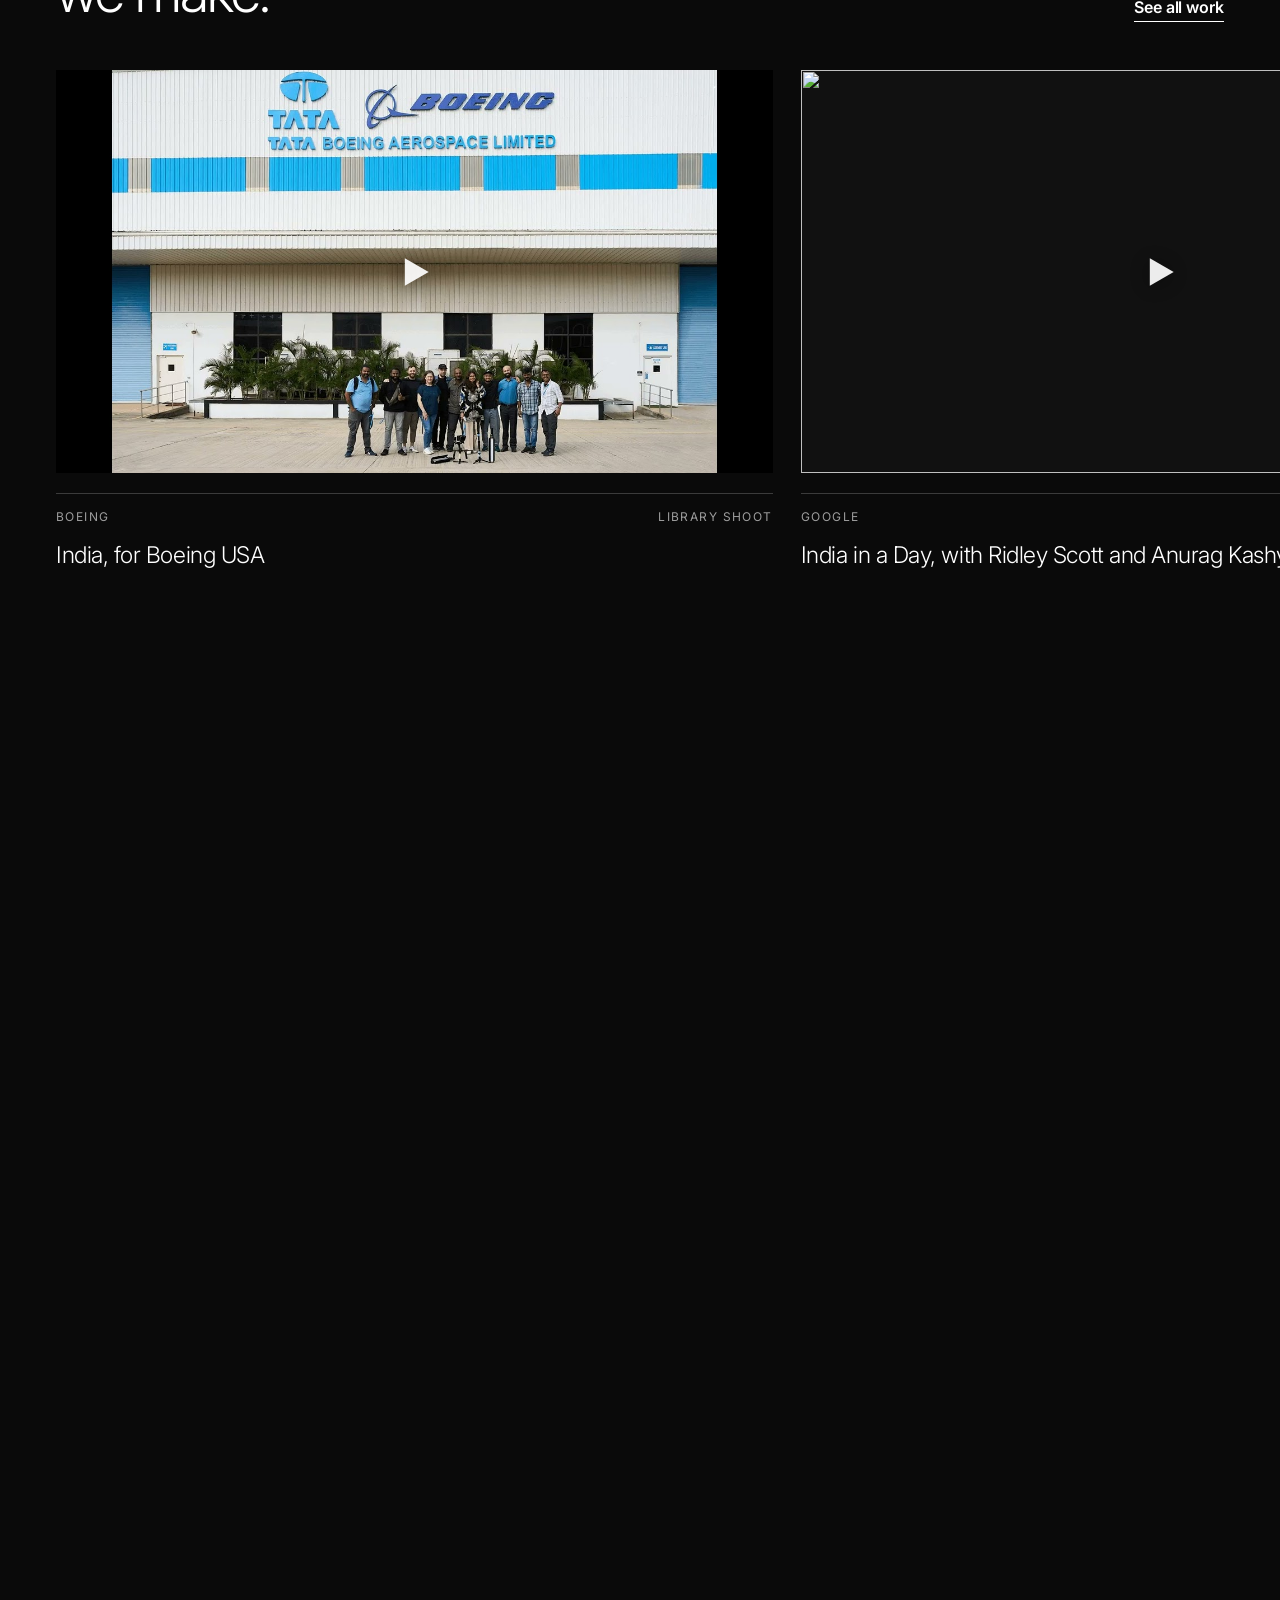
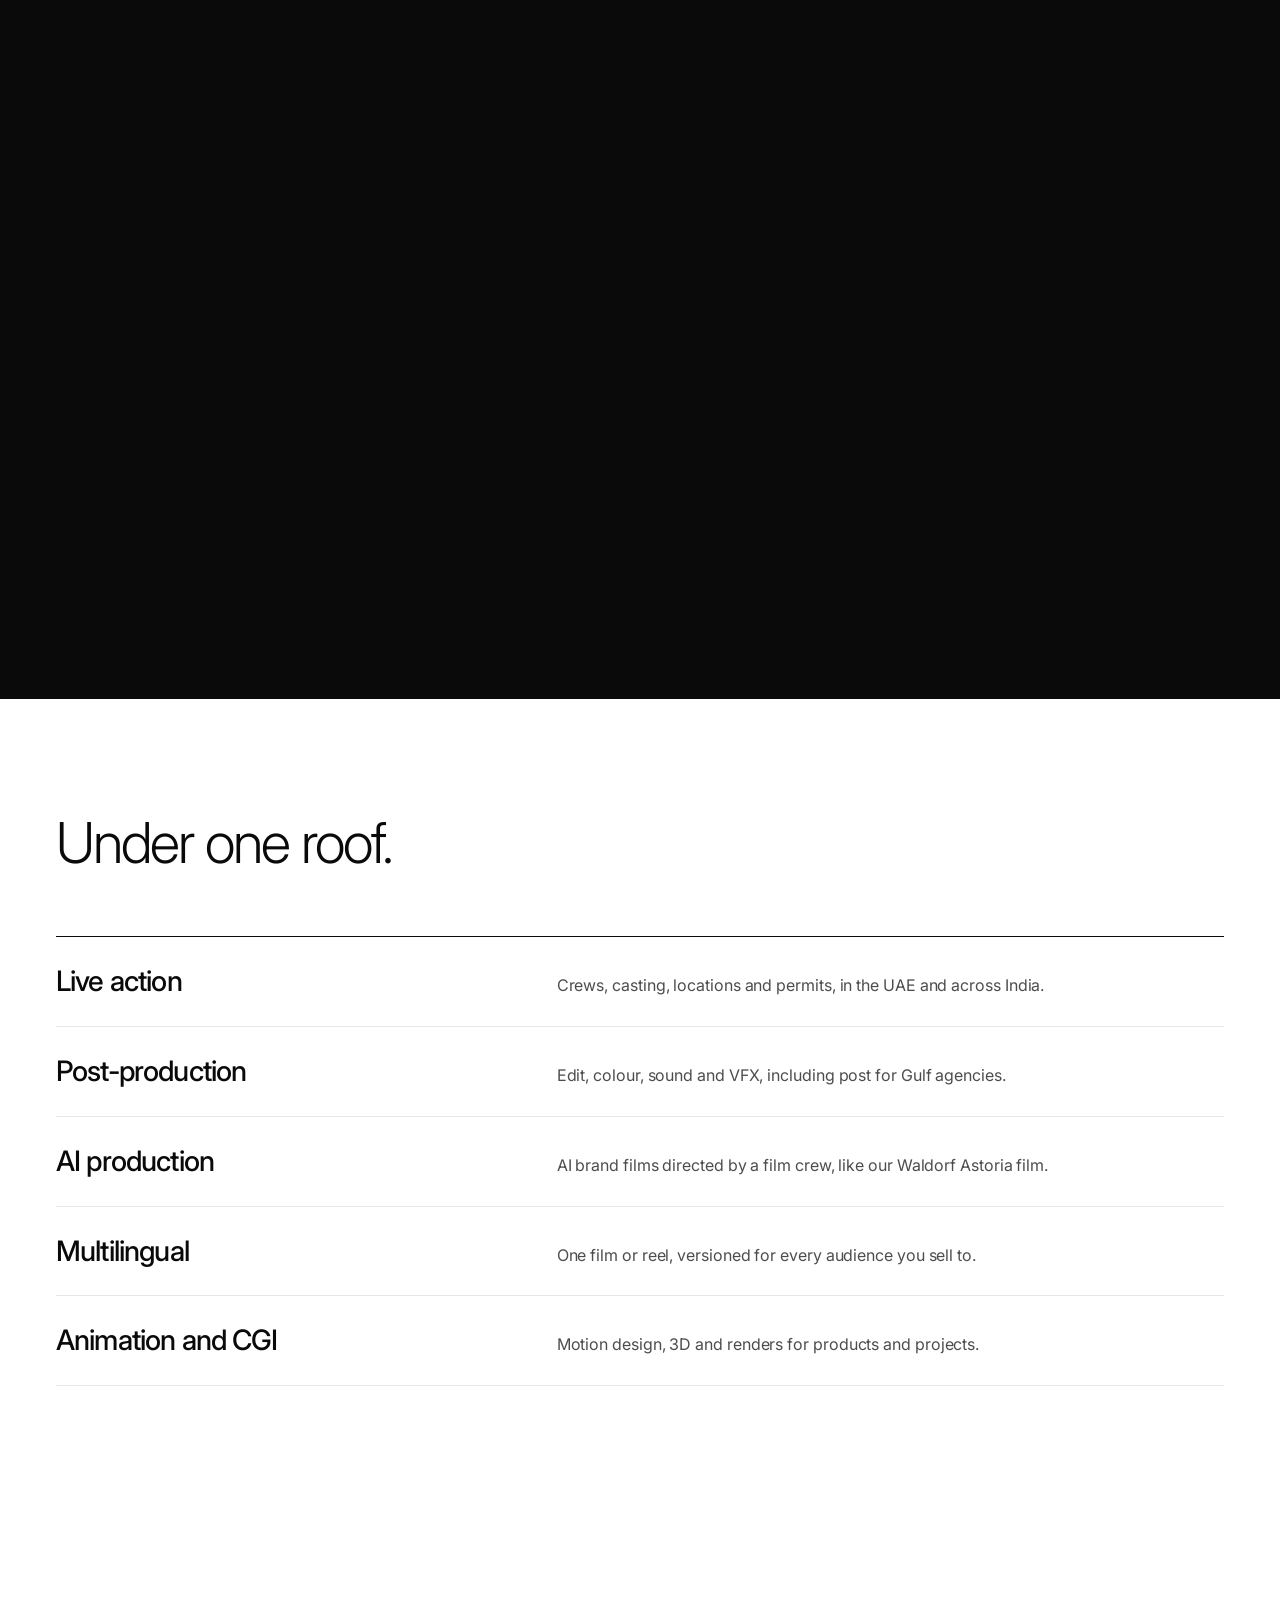
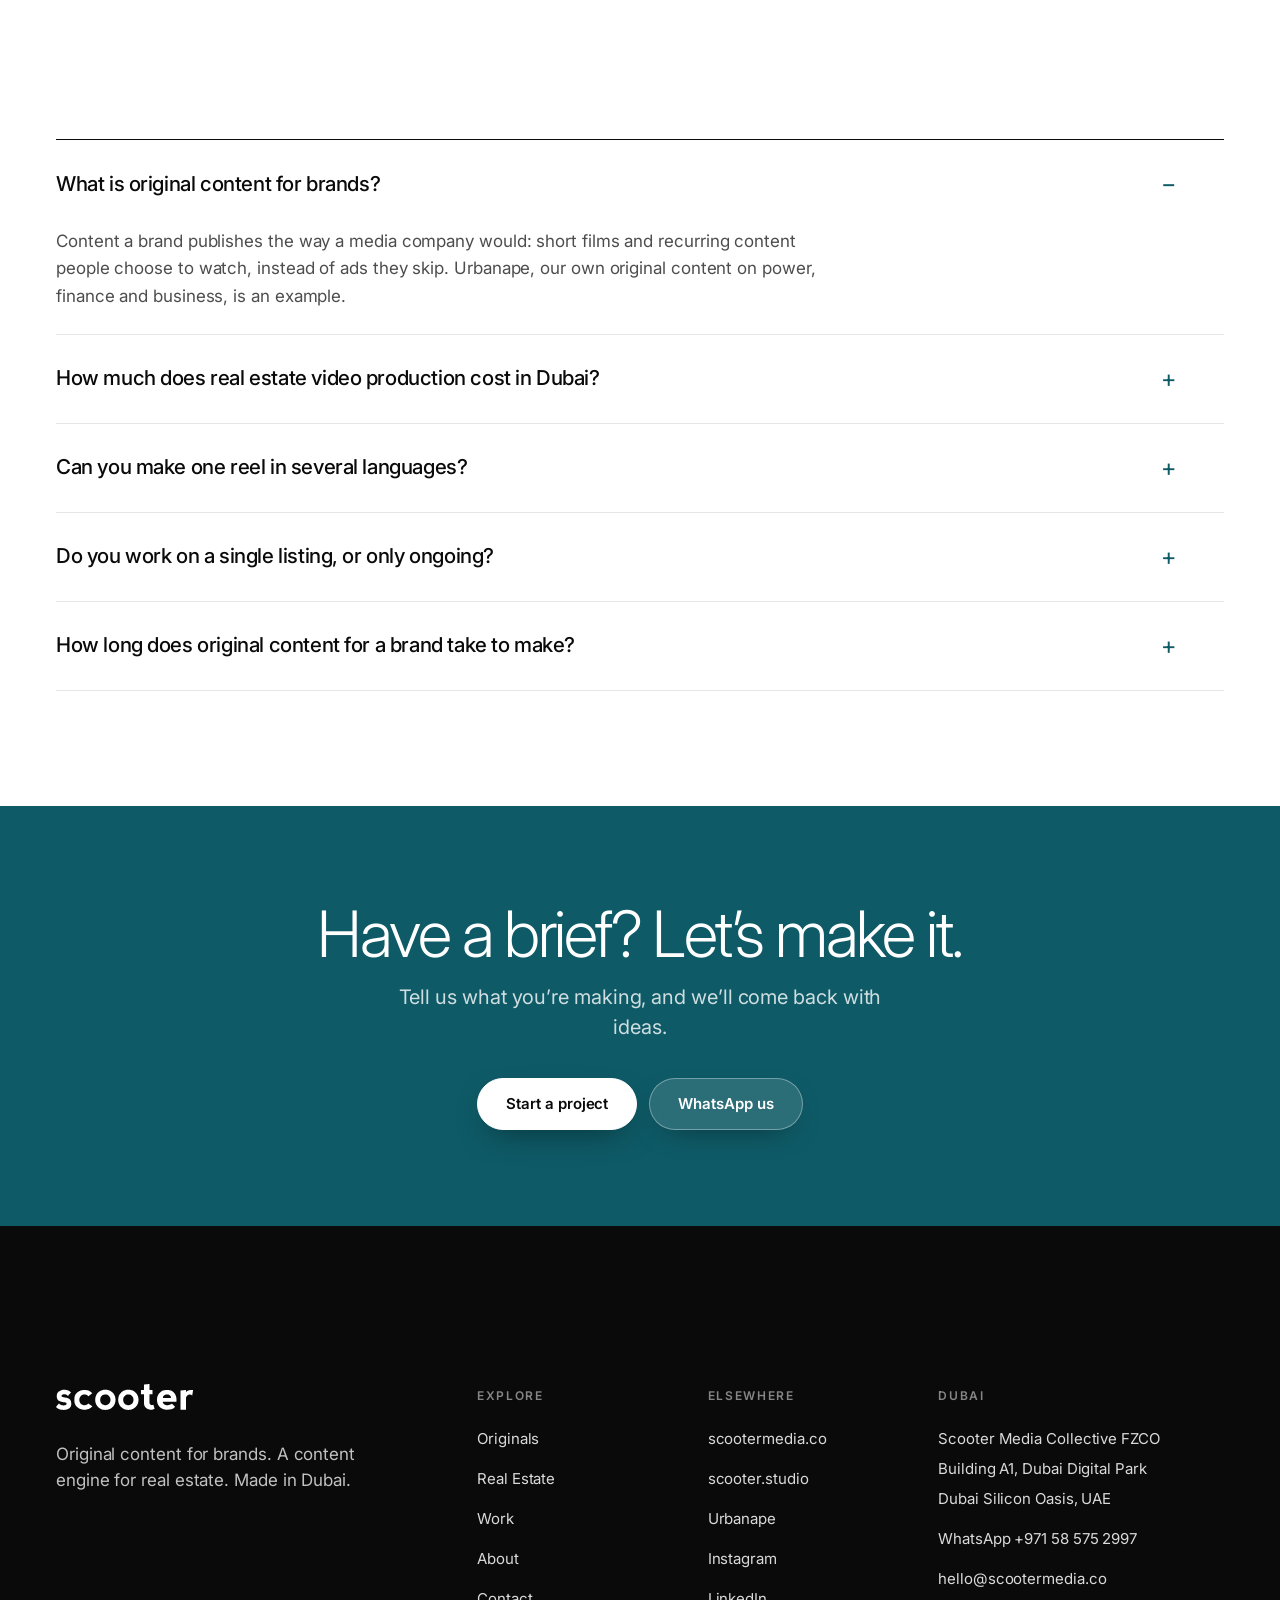
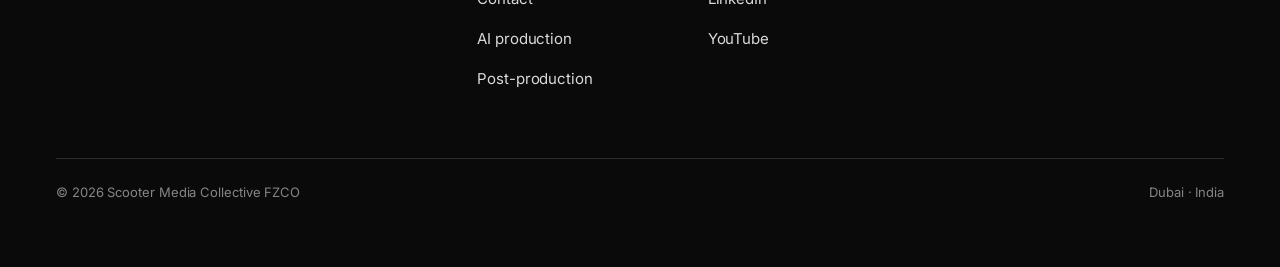
==== commit 7f3d24a0: "Switch phone and WhatsApp to the UAE number +971 58 575 2997 Footer, WhatsApp buttons, contact form " ====
--- a/index.html
+++ b/index.html
@@ -14,16 +14,16 @@
 <meta property="og:title" content="Scooter Media Dubai: Original Content for Brands &amp; Real Estate Video">
 <meta property="og:description" content="Dubai content studio making original content for brands and multilingual property reels for real estate. 13 years of production for Meta, Google, Boeing.">
 <meta property="og:url" content="https://scootermedia.ae/">
-<meta property="og:image" content="https://scootermedia.ae/assets/img/og-image.png?v=20261125b">
+<meta property="og:image" content="https://scootermedia.ae/assets/img/og-image.png?v=20261125c">
 <meta name="twitter:card" content="summary_large_image">
 <link rel="icon" href="/assets/img/favicon.svg" type="image/svg+xml">
 <link rel="apple-touch-icon" href="/assets/img/apple-touch-icon.png">
 <link rel="preconnect" href="https://fonts.googleapis.com">
 <link rel="preconnect" href="https://fonts.gstatic.com" crossorigin>
 <link href="https://fonts.googleapis.com/css2?family=Inter:wght@400;500;600;700;800&display=swap" rel="stylesheet">
-<link rel="stylesheet" href="/assets/css/site.css?v=20261125b">
+<link rel="stylesheet" href="/assets/css/site.css?v=20261125c">
 <script type="application/ld+json">{"@context": "https://schema.org", "@type": "Organization", "@id": "https://scootermedia.ae/#org", "name": "Scooter Media", "legalName": "Scooter Media Collective FZCO", "url": "https://scootermedia.ae/", "logo": "https://scootermedia.ae/assets/img/scooter-logo.png", "foundingDate": "2013", "founder": {"@type": "Person", "name": "Richaa Agarwal"}, "email": "hello@scootermedia.co", "sameAs": ["https://www.linkedin.com/company/scootermediaco", "https://www.instagram.com/scootermediacompany", "https://www.youtube.com/@scootermediacompany", "https://scootermedia.co"], "description": "Dubai-based content production company that makes original content for brands and multilingual real estate video."}</script>
-<script type="application/ld+json">{"@context": "https://schema.org", "@type": "ProfessionalService", "@id": "https://scootermedia.ae/#dubai", "name": "Scooter Media", "parentOrganization": {"@id": "https://scootermedia.ae/#org"}, "url": "https://scootermedia.ae/", "image": "https://scootermedia.ae/assets/img/og-image.png?v=20261125b", "email": "hello@scootermedia.co", "telephone": "+91 905 122 2997", "address": {"@type": "PostalAddress", "streetAddress": "Building A1, Dubai Digital Park, Dubai Silicon Oasis", "addressLocality": "Dubai", "addressCountry": "AE"}, "hasMap": "https://www.google.com/maps/search/?api=1&query=Building%20A1%2C%20Dubai%20Digital%20Park%2C%20Dubai%20Silicon%20Oasis%2C%20Dubai%2C%20UAE", "areaServed": ["Dubai", "United Arab Emirates", "Saudi Arabia", "Qatar", "Oman", "Bahrain", "Kuwait"], "sameAs": ["https://www.linkedin.com/company/scootermediaco", "https://www.instagram.com/scootermediacompany", "https://www.youtube.com/@scootermediacompany", "https://scootermedia.co"]}</script>
+<script type="application/ld+json">{"@context": "https://schema.org", "@type": "ProfessionalService", "@id": "https://scootermedia.ae/#dubai", "name": "Scooter Media", "parentOrganization": {"@id": "https://scootermedia.ae/#org"}, "url": "https://scootermedia.ae/", "image": "https://scootermedia.ae/assets/img/og-image.png?v=20261125c", "email": "hello@scootermedia.co", "telephone": "+971 58 575 2997", "address": {"@type": "PostalAddress", "streetAddress": "Building A1, Dubai Digital Park, Dubai Silicon Oasis", "addressLocality": "Dubai", "addressCountry": "AE"}, "hasMap": "https://www.google.com/maps/search/?api=1&query=Building%20A1%2C%20Dubai%20Digital%20Park%2C%20Dubai%20Silicon%20Oasis%2C%20Dubai%2C%20UAE", "areaServed": ["Dubai", "United Arab Emirates", "Saudi Arabia", "Qatar", "Oman", "Bahrain", "Kuwait"], "sameAs": ["https://www.linkedin.com/company/scootermediaco", "https://www.instagram.com/scootermediacompany", "https://www.youtube.com/@scootermediacompany", "https://scootermedia.co"]}</script>
 <script type="application/ld+json">{"@context": "https://schema.org", "@type": "FAQPage", "mainEntity": [{"@type": "Question", "name": "What is original content for brands?", "acceptedAnswer": {"@type": "Answer", "text": "Content a brand publishes the way a media company would: short films and recurring content people choose to watch, instead of ads they skip. Urbanape, our own original content on power, finance and business, is an example."}}, {"@type": "Question", "name": "How much does real estate video production cost in Dubai?", "acceptedAnswer": {"@type": "Answer", "text": "It depends on the number of reels, the languages, whether we shoot or edit your footage, and the turnaround. Send us your listing and we’ll come back with a tailored quote."}}, {"@type": "Question", "name": "Can you make one reel in several languages?", "acceptedAnswer": {"@type": "Answer", "text": "Yes. One agent reel can be versioned into several languages, so each buyer sees it in theirs. Tell us which languages your buyers speak."}}, {"@type": "Question", "name": "Do you work on a single listing, or only ongoing?", "acceptedAnswer": {"@type": "Answer", "text": "Both. We work project by project on a single listing, or as your ongoing content team for every listing."}}, {"@type": "Question", "name": "How long does original content for a brand take to make?", "acceptedAnswer": {"@type": "Answer", "text": "It depends on the format and how many pieces we make together. We agree the timeline in the proposal, before anything starts."}}]}</script>
 </head>
 <body>
@@ -90,7 +90,7 @@
 <article class="slide"><div class="vid-frame"><button type="button" class="vid-play" data-yt="8b2J10zXZv4" aria-label="Play Boeing India library shoot"><img src="/assets/img/work/boeing.jpg" alt="" loading="lazy" width="1280" height="720"><span class="vid-icon" aria-hidden="true"><svg width="20" height="20" viewBox="0 0 24 24" fill="#fff"><path d="M7 4.5v15l13-7.5z"/></svg></span></button></div><div class="meta"><span>Boeing</span><span>Library shoot</span></div><h3>India, for Boeing USA</h3></article>
 <article class="slide"><div class="vid-frame"><button type="button" class="vid-play" data-yt="aYDGl8Mfqrw" aria-label="Play Google India in a Day"><img src="https://i.ytimg.com/vi/aYDGl8Mfqrw/maxresdefault.jpg" alt="" loading="lazy" width="1280" height="720"><span class="vid-icon" aria-hidden="true"><svg width="20" height="20" viewBox="0 0 24 24" fill="#fff"><path d="M7 4.5v15l13-7.5z"/></svg></span></button></div><div class="meta"><span>Google</span><span>Feature film</span></div><h3>India in a Day, with Ridley Scott and Anurag Kashyap</h3></article>
 <article class="slide"><div class="vid-frame"><button type="button" class="vid-play" data-yt="IAUoO2cgWlE" aria-label="Play Waldorf Astoria Dubai AI brand film"><img src="/assets/img/work/waldorf-astoria.jpg" alt="" loading="lazy" width="1280" height="720"><span class="vid-icon" aria-hidden="true"><svg width="20" height="20" viewBox="0 0 24 24" fill="#fff"><path d="M7 4.5v15l13-7.5z"/></svg></span></button></div><div class="meta"><span>Waldorf Astoria</span><span>AI brand film</span></div><h3>Waldorf Astoria Dubai</h3></article>
-<article class="slide"><div class="vid-frame"><button type="button" class="vid-play" data-yt="Jfd0uEgl30s" aria-label="Play Meta and Convo"><img src="https://i.ytimg.com/vi/Jfd0uEgl30s/maxresdefault.jpg" alt="" loading="lazy" width="1280" height="720"><span class="vid-icon" aria-hidden="true"><svg width="20" height="20" viewBox="0 0 24 24" fill="#fff"><path d="M7 4.5v15l13-7.5z"/></svg></span></button></div><div class="meta"><span>Meta</span><span>Branded content</span></div><h3>Meta × Convo, for Meta Singapore</h3></article>
+<article class="slide"><div class="vid-frame"><button type="button" class="vid-play" data-yt="Jfd0uEgl30s" aria-label="Play Meta and Convo"><img src="https://i.ytimg.com/vi/Jfd0uEgl30s/hqdefault.jpg" alt="" loading="lazy" width="1280" height="720"><span class="vid-icon" aria-hidden="true"><svg width="20" height="20" viewBox="0 0 24 24" fill="#fff"><path d="M7 4.5v15l13-7.5z"/></svg></span></button></div><div class="meta"><span>Meta</span><span>Branded content</span></div><h3>Meta × Convo, for Meta Singapore</h3></article>
 <article class="slide"><div class="vid-frame"><button type="button" class="vid-play" data-yt="YQP6JDLt9cE" aria-label="Play PUMA Head to Head with Jürgen Klopp"><img src="https://i.ytimg.com/vi/YQP6JDLt9cE/maxresdefault.jpg" alt="" loading="lazy" width="1280" height="720"><span class="vid-icon" aria-hidden="true"><svg width="20" height="20" viewBox="0 0 24 24" fill="#fff"><path d="M7 4.5v15l13-7.5z"/></svg></span></button></div><div class="meta"><span>PUMA</span><span>Case study</span></div><h3>PUMA × Jürgen Klopp</h3></article>
 <article class="slide"><div class="vid-frame"><button type="button" class="vid-play" data-yt="bo-BOHdR9h0" aria-label="Play H&amp;M Group Leadership Film"><img src="https://i.ytimg.com/vi/bo-BOHdR9h0/maxresdefault.jpg" alt="" loading="lazy" width="1280" height="720"><span class="vid-icon" aria-hidden="true"><svg width="20" height="20" viewBox="0 0 24 24" fill="#fff"><path d="M7 4.5v15l13-7.5z"/></svg></span></button></div><div class="meta"><span>H&amp;M Group</span><span>Brand film</span></div><h3>H&amp;M Group leadership film</h3></article>
 </div>
@@ -116,7 +116,7 @@
 <div class="wrap">
 <h2 id="cta-h">Have a brief? Let’s make it.</h2>
 <p>Tell us what you’re making, and we’ll come back with ideas.</p>
-<div class="btns"><a href="/contact/" class="btn btn-white">Start a project</a><a href="https://wa.me/919051222997" class="btn-ghost" rel="noopener">WhatsApp us</a></div>
+<div class="btns"><a href="/contact/" class="btn btn-white">Start a project</a><a href="https://wa.me/971585752997" class="btn-ghost" rel="noopener">WhatsApp us</a></div>
 </div>
 </section>
 </main>
@@ -126,11 +126,11 @@
 <div><div class="logo logo-ftr" role="img" aria-label="Scooter Media"><svg class="logo-svg" viewBox="0 0 1498 284" aria-hidden="true" focusable="false"><path fill="currentColor" fill-rule="evenodd" d="M1497 66 L1491 66 L1490 65 L1467 65 L1466 66 L1461 66 L1460 67 L1453 68 L1439 74 L1430 80 L1421 88 L1420 87 L1420 65 L1412 65 L1411 66 L1403 66 L1402 67 L1393 67 L1392 68 L1384 68 L1383 69 L1375 69 L1374 70 L1360 71 L1360 280 L1361 281 L1420 281 L1420 148 L1426 137 L1432 129 L1441 121 L1448 117 L1451 117 L1456 115 L1468 116 L1469 117 L1476 118 L1488 125 L1488 123 L1489 122 L1489 116 L1490 115 L1490 110 L1491 109 L1491 104 L1492 103 L1492 98 L1493 97 L1494 85 L1495 84 L1495 79 L1496 78 L1496 73 L1497 72Z M1161 75 L1146 84 L1131 97 L1131 98 L1125 104 L1118 114 L1108 136 L1108 139 L1107 140 L1107 143 L1105 148 L1105 153 L1104 154 L1104 164 L1103 165 L1103 181 L1104 182 L1104 191 L1105 192 L1105 197 L1106 198 L1106 201 L1107 202 L1109 212 L1111 215 L1112 220 L1119 233 L1128 245 L1139 256 L1153 266 L1167 273 L1169 273 L1176 276 L1183 277 L1184 278 L1188 278 L1189 279 L1194 279 L1195 280 L1207 280 L1208 281 L1241 279 L1242 278 L1247 278 L1248 277 L1257 276 L1258 275 L1269 272 L1285 264 L1301 249 L1267 215 L1265 215 L1258 220 L1248 225 L1246 225 L1243 227 L1240 227 L1236 229 L1233 229 L1232 230 L1227 230 L1226 231 L1201 231 L1200 230 L1197 230 L1191 227 L1189 227 L1187 225 L1184 224 L1173 214 L1168 205 L1168 203 L1166 199 L1166 195 L1167 194 L1316 194 L1316 160 L1315 159 L1314 146 L1313 145 L1313 141 L1311 137 L1311 134 L1310 133 L1309 128 L1300 110 L1292 99 L1275 83 L1262 75 L1260 75 L1255 72 L1253 72 L1243 68 L1239 68 L1238 67 L1234 67 L1233 66 L1227 66 L1226 65 L1198 65 L1197 66 L1191 66 L1190 67 L1185 67 L1184 68 L1177 69 L1176 70 L1168 72 L1163 75Z M1168 144 L1169 143 L1170 137 L1176 128 L1188 119 L1192 117 L1202 115 L1203 114 L1221 114 L1222 115 L1225 115 L1226 116 L1234 118 L1236 120 L1242 123 L1251 132 L1255 141 L1256 150 L1253 152 L1170 152 L1168 150Z M279 68 L272 71 L269 71 L259 76 L257 76 L239 87 L225 99 L225 100 L216 110 L213 116 L211 118 L209 122 L209 124 L206 129 L206 132 L203 139 L202 151 L201 152 L201 193 L202 194 L202 201 L203 202 L203 206 L205 210 L205 213 L212 229 L222 243 L237 257 L249 265 L263 272 L268 273 L274 276 L281 277 L282 278 L292 279 L293 280 L305 280 L306 281 L327 280 L328 279 L333 279 L334 278 L338 278 L339 277 L346 276 L352 273 L357 272 L371 265 L384 256 L390 250 L391 250 L396 245 L396 244 L353 212 L347 218 L335 226 L324 230 L321 230 L320 231 L299 231 L298 230 L295 230 L294 229 L289 228 L283 225 L277 221 L268 212 L263 205 L259 197 L259 195 L256 188 L256 184 L255 183 L255 163 L256 162 L256 158 L257 157 L259 149 L267 136 L279 124 L291 117 L293 117 L297 115 L300 115 L301 114 L318 114 L319 115 L323 115 L338 121 L354 133 L396 101 L385 90 L377 84 L361 75 L359 75 L354 72 L352 72 L345 69 L337 68 L336 67 L332 67 L331 66 L325 66 L324 65 L296 65 L295 66 L289 66 L288 67Z M72 64 L71 65 L68 65 L67 66 L57 68 L37 78 L30 83 L20 93 L16 99 L11 110 L10 118 L9 119 L9 125 L8 126 L8 139 L9 140 L9 147 L10 148 L11 156 L14 162 L14 164 L19 172 L26 179 L32 183 L49 191 L51 191 L58 194 L66 195 L67 196 L71 196 L72 197 L77 197 L78 198 L92 199 L93 200 L97 200 L98 201 L104 202 L110 205 L114 209 L116 213 L116 218 L112 225 L103 231 L100 231 L95 233 L88 233 L87 234 L77 234 L76 233 L70 233 L69 232 L61 231 L60 230 L55 229 L52 227 L50 227 L48 225 L43 223 L33 214 L32 214 L5 244 L5 245 L0 250 L0 252 L8 259 L20 267 L25 269 L29 272 L31 272 L36 275 L38 275 L45 278 L48 278 L52 280 L57 280 L58 281 L64 281 L65 282 L76 282 L77 283 L102 282 L103 281 L113 280 L114 279 L125 276 L137 270 L146 264 L156 254 L163 242 L163 240 L165 236 L165 233 L166 232 L166 226 L167 225 L167 210 L166 209 L166 201 L165 200 L164 192 L157 176 L149 167 L142 162 L131 156 L129 156 L126 154 L124 154 L117 151 L114 151 L109 149 L104 149 L103 148 L98 148 L97 147 L91 147 L90 146 L79 144 L73 141 L71 141 L66 138 L61 133 L60 131 L60 126 L68 117 L75 114 L79 114 L80 113 L103 113 L104 114 L107 114 L113 117 L115 117 L126 125 L130 130 L138 122 L138 121 L146 113 L146 112 L164 92 L155 84 L145 77 L140 75 L134 71 L132 71 L126 68 L123 68 L118 66 L114 66 L113 65 L107 65 L106 64Z M768 64 L767 65 L763 65 L755 68 L752 68 L749 70 L742 72 L729 79 L717 88 L705 100 L694 115 L687 129 L687 131 L683 141 L682 149 L681 150 L681 155 L680 156 L679 179 L680 180 L680 189 L681 190 L682 200 L683 201 L683 204 L684 205 L687 216 L690 221 L690 223 L692 225 L694 230 L700 239 L718 258 L732 268 L746 275 L748 275 L758 279 L766 280 L767 281 L772 281 L773 282 L797 283 L798 282 L808 282 L809 281 L819 280 L823 278 L826 278 L827 277 L832 276 L837 273 L839 273 L856 263 L873 248 L873 247 L879 241 L884 234 L895 212 L896 206 L898 202 L899 193 L900 192 L900 184 L901 183 L901 163 L900 162 L900 153 L899 152 L899 148 L898 147 L897 140 L896 139 L894 131 L892 128 L892 126 L881 107 L862 87 L848 77 L831 69 L829 69 L825 67 L822 67 L821 66 L818 66 L817 65 L813 65 L812 64 L806 64 L805 63 L775 63 L774 64Z M778 115 L785 115 L786 114 L801 115 L802 116 L806 116 L807 117 L812 118 L818 121 L824 125 L837 139 L839 144 L841 146 L841 148 L843 151 L844 157 L845 158 L845 162 L846 163 L846 183 L845 184 L845 188 L844 189 L842 197 L838 205 L833 212 L822 222 L811 228 L805 229 L804 230 L800 230 L799 231 L781 231 L780 230 L776 230 L775 229 L769 228 L759 223 L755 220 L744 208 L740 202 L740 200 L737 195 L736 189 L735 188 L735 184 L734 183 L734 163 L735 162 L736 154 L741 142 L745 136 L760 122 L768 118 L770 118 L774 116 L777 116Z M517 64 L516 65 L508 66 L507 67 L501 68 L498 70 L493 71 L483 76 L481 78 L472 83 L452 102 L443 115 L434 134 L432 144 L431 145 L431 148 L430 149 L430 154 L429 155 L428 180 L429 181 L429 191 L430 192 L430 196 L432 201 L432 205 L433 206 L435 214 L437 217 L437 219 L441 227 L452 243 L468 259 L476 265 L486 270 L488 272 L510 280 L521 281 L522 282 L546 283 L547 282 L557 282 L558 281 L568 280 L575 277 L581 276 L586 273 L588 273 L594 269 L599 267 L610 259 L617 252 L618 252 L618 251 L621 249 L621 248 L627 242 L637 227 L641 219 L641 217 L643 214 L643 212 L646 205 L647 197 L648 196 L648 192 L649 191 L649 183 L650 182 L650 164 L649 163 L649 155 L648 154 L648 149 L646 144 L646 140 L638 120 L626 102 L611 87 L595 76 L585 71 L580 70 L577 68 L574 68 L570 66 L562 65 L561 64 L555 64 L554 63 L524 63 L523 64Z M527 115 L534 115 L535 114 L550 115 L551 116 L561 118 L567 121 L573 125 L585 138 L591 149 L591 151 L593 155 L593 158 L594 159 L594 164 L595 165 L595 181 L594 182 L593 191 L588 203 L581 213 L575 219 L568 224 L553 230 L549 230 L548 231 L529 231 L528 230 L518 228 L508 223 L494 210 L490 204 L487 198 L487 196 L484 189 L484 186 L483 185 L483 161 L484 160 L486 150 L491 140 L506 124 L519 117 L522 117Z M961 6 L961 64 L960 65 L928 65 L928 113 L960 113 L961 114 L961 215 L962 216 L962 222 L963 223 L963 227 L964 228 L965 234 L972 248 L979 256 L979 257 L992 268 L1001 273 L1003 273 L1006 275 L1008 275 L1012 277 L1019 278 L1020 279 L1024 279 L1025 280 L1037 280 L1038 281 L1054 280 L1055 279 L1065 277 L1077 271 L1076 266 L1073 259 L1073 256 L1071 252 L1071 249 L1068 242 L1068 239 L1065 232 L1065 229 L1064 228 L1061 228 L1060 229 L1056 229 L1055 230 L1050 230 L1049 231 L1047 231 L1046 230 L1040 230 L1037 228 L1035 228 L1026 220 L1022 210 L1022 202 L1021 201 L1021 115 L1023 113 L1054 113 L1054 65 L1022 65 L1021 64 L1021 0 L1017 0 L1016 1 L1006 1 L1005 2 L997 2 L996 3 L988 3 L987 4 L979 4 L978 5Z"/></svg></div><p class="ftr-tag">Original content for brands. A content engine for real estate. Made in Dubai.</p></div>
 <div><h4>Explore</h4><ul><li><a href="/original-content-for-brands/">Originals</a></li><li><a href="/real-estate-content-dubai/">Real Estate</a></li><li><a href="/work/">Work</a></li><li><a href="/about/">About</a></li><li><a href="/contact/">Contact</a></li><li><a href="/ai-films/">AI production</a></li><li><a href="/post-production/">Post-production</a></li></ul></div>
 <div><h4>Elsewhere</h4><ul><li><a href="https://scootermedia.co" rel="noopener">scootermedia.co</a></li><li><a href="https://scooter.studio" rel="noopener">scooter.studio</a></li><li><a href="https://urbanape.world" rel="noopener">Urbanape</a></li><li><a href="https://www.instagram.com/scootermediacompany" rel="noopener">Instagram</a></li><li><a href="https://www.linkedin.com/company/scootermediaco" rel="noopener">LinkedIn</a></li><li><a href="https://www.youtube.com/@scootermediacompany" rel="noopener">YouTube</a></li></ul></div>
-<div><h4>Dubai</h4><ul><li><a href="https://www.google.com/maps/search/?api=1&amp;query=Building%20A1%2C%20Dubai%20Digital%20Park%2C%20Dubai%20Silicon%20Oasis%2C%20Dubai%2C%20UAE" target="_blank" rel="noopener">Scooter Media Collective FZCO<br>Building A1, Dubai Digital Park<br>Dubai Silicon Oasis, UAE</a></li><li><a href="https://wa.me/919051222997" rel="noopener">WhatsApp +91 905 122 2997</a></li><li><a href="mailto:hello@scootermedia.co">hello@scootermedia.co</a></li></ul></div>
+<div><h4>Dubai</h4><ul><li><a href="https://www.google.com/maps/search/?api=1&amp;query=Building%20A1%2C%20Dubai%20Digital%20Park%2C%20Dubai%20Silicon%20Oasis%2C%20Dubai%2C%20UAE" target="_blank" rel="noopener">Scooter Media Collective FZCO<br>Building A1, Dubai Digital Park<br>Dubai Silicon Oasis, UAE</a></li><li><a href="https://wa.me/971585752997" rel="noopener">WhatsApp +971 58 575 2997</a></li><li><a href="mailto:hello@scootermedia.co">hello@scootermedia.co</a></li></ul></div>
 </div>
 <div class="ftr-bottom"><span>© 2026 Scooter Media Collective FZCO</span><span>Dubai · India</span></div>
 </div>
 </footer>
-<script src="/assets/js/site.js?v=20261125b" defer></script>
+<script src="/assets/js/site.js?v=20261125c" defer></script>
 </body>
 </html>
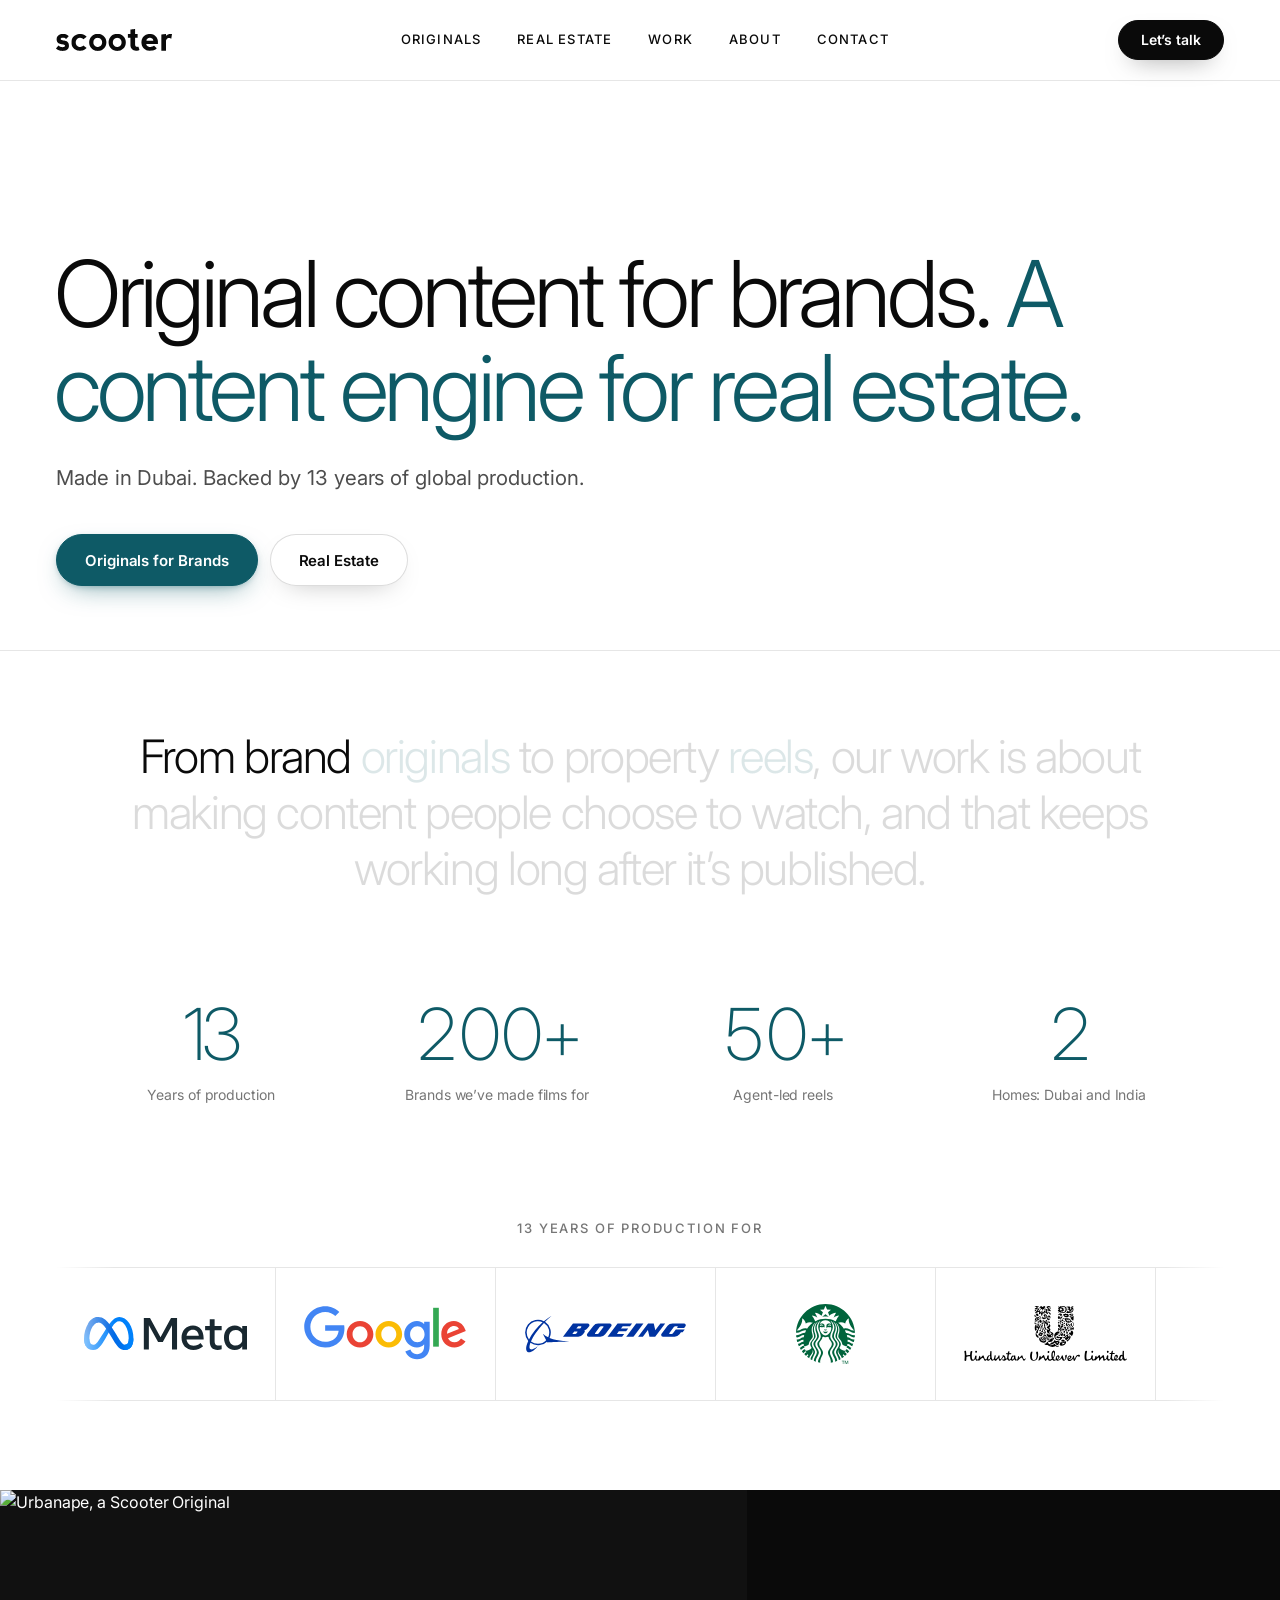
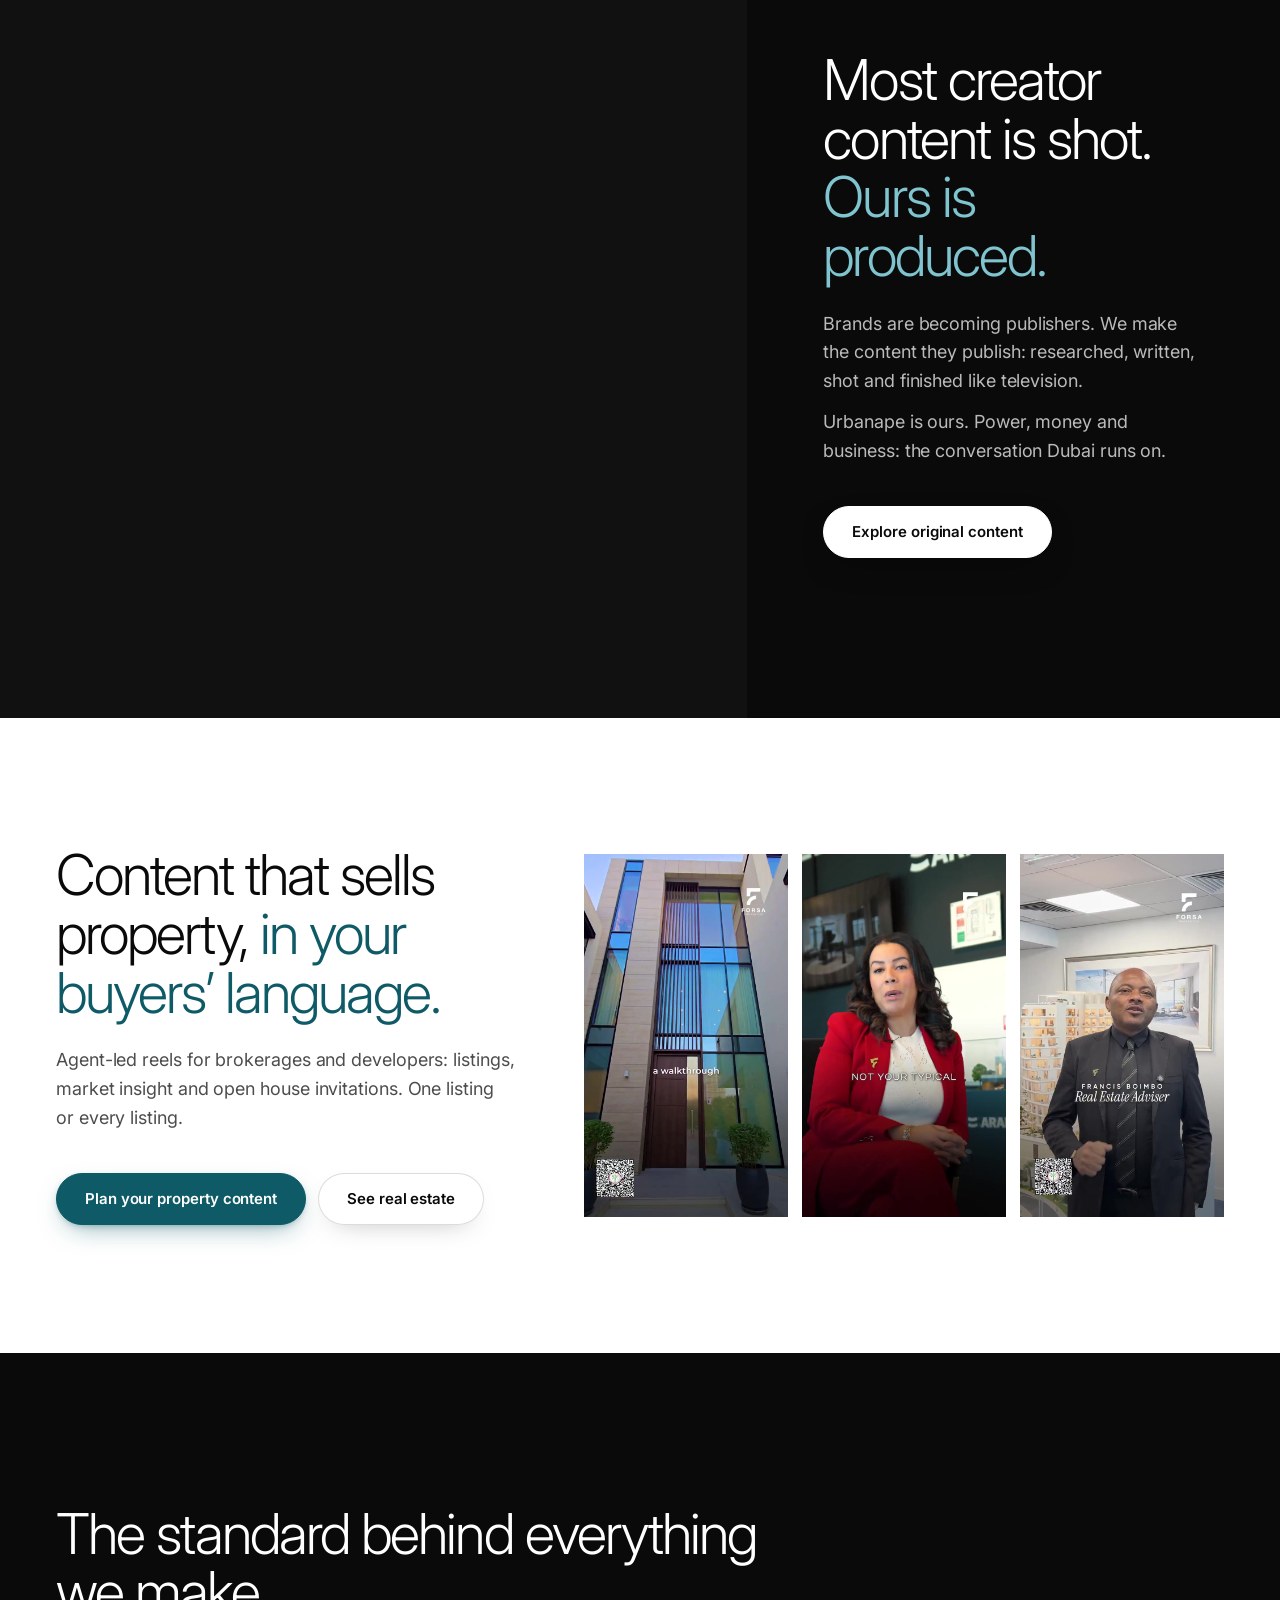
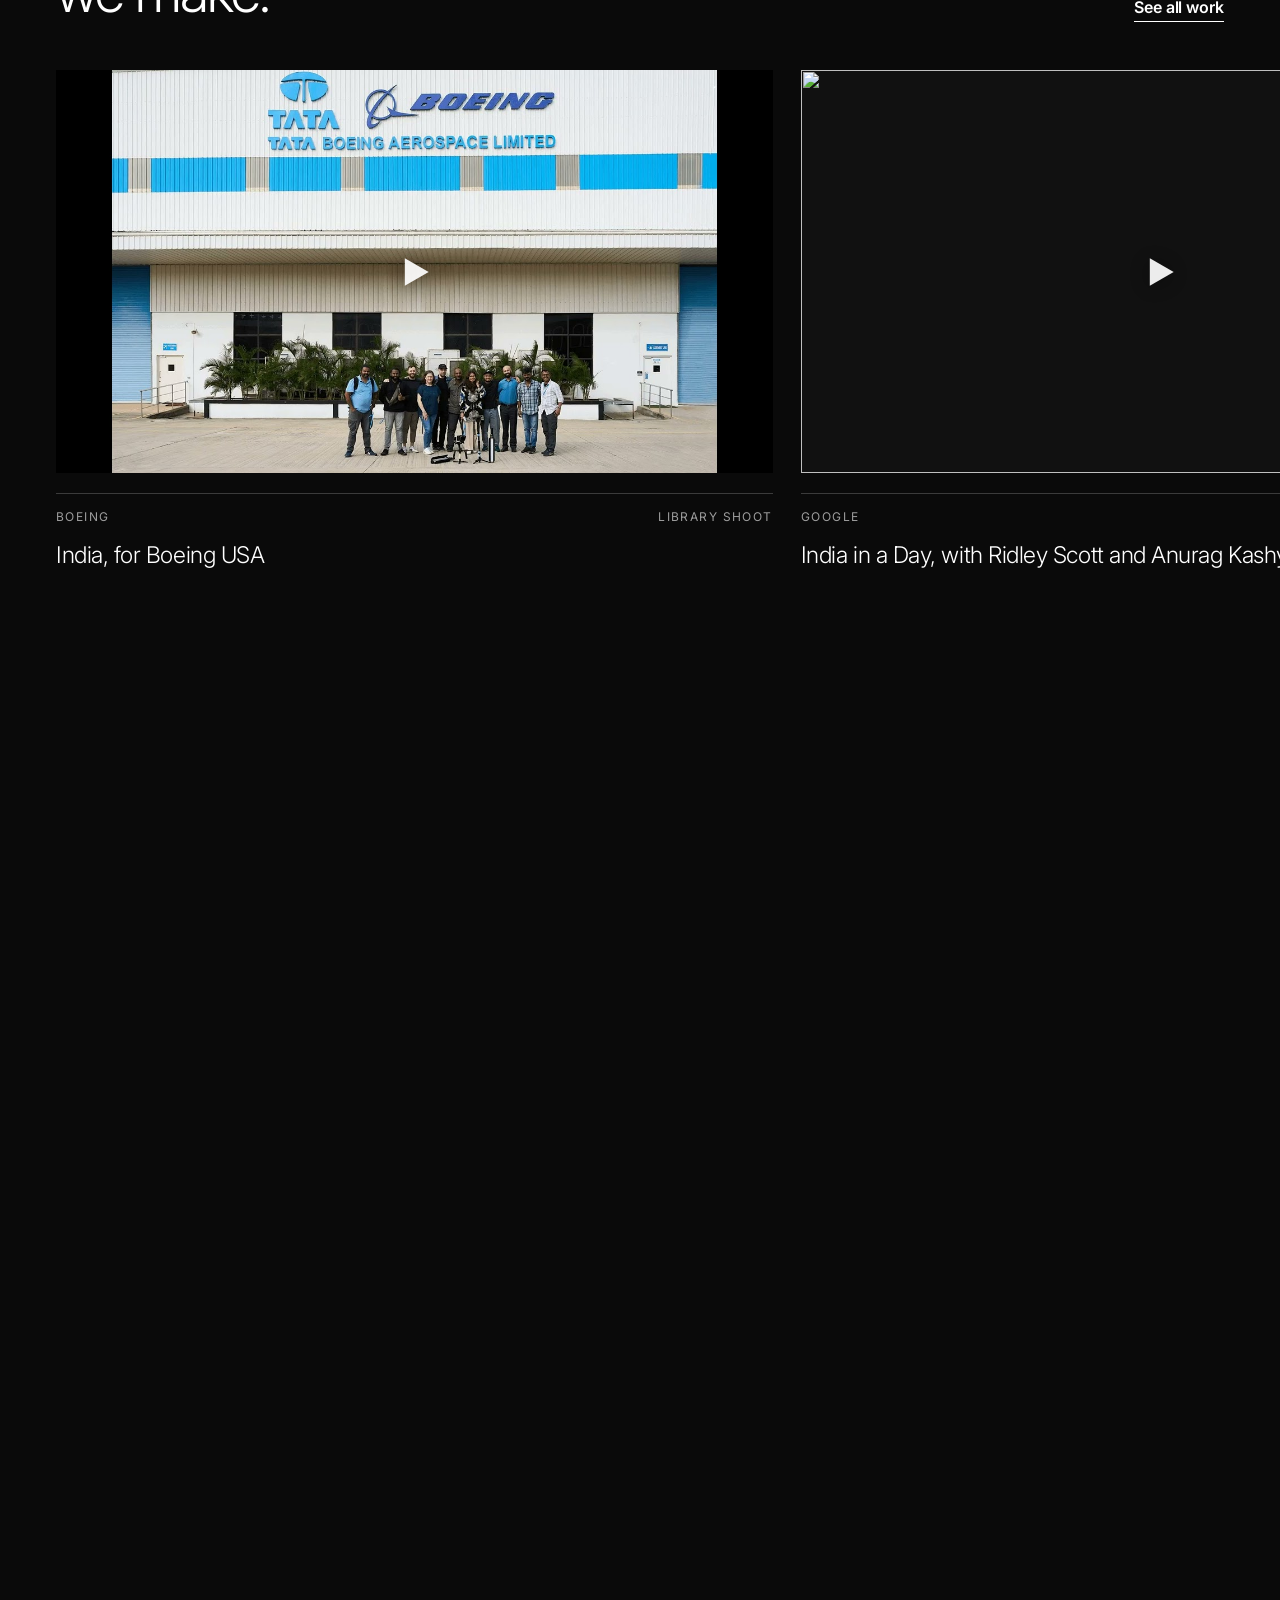
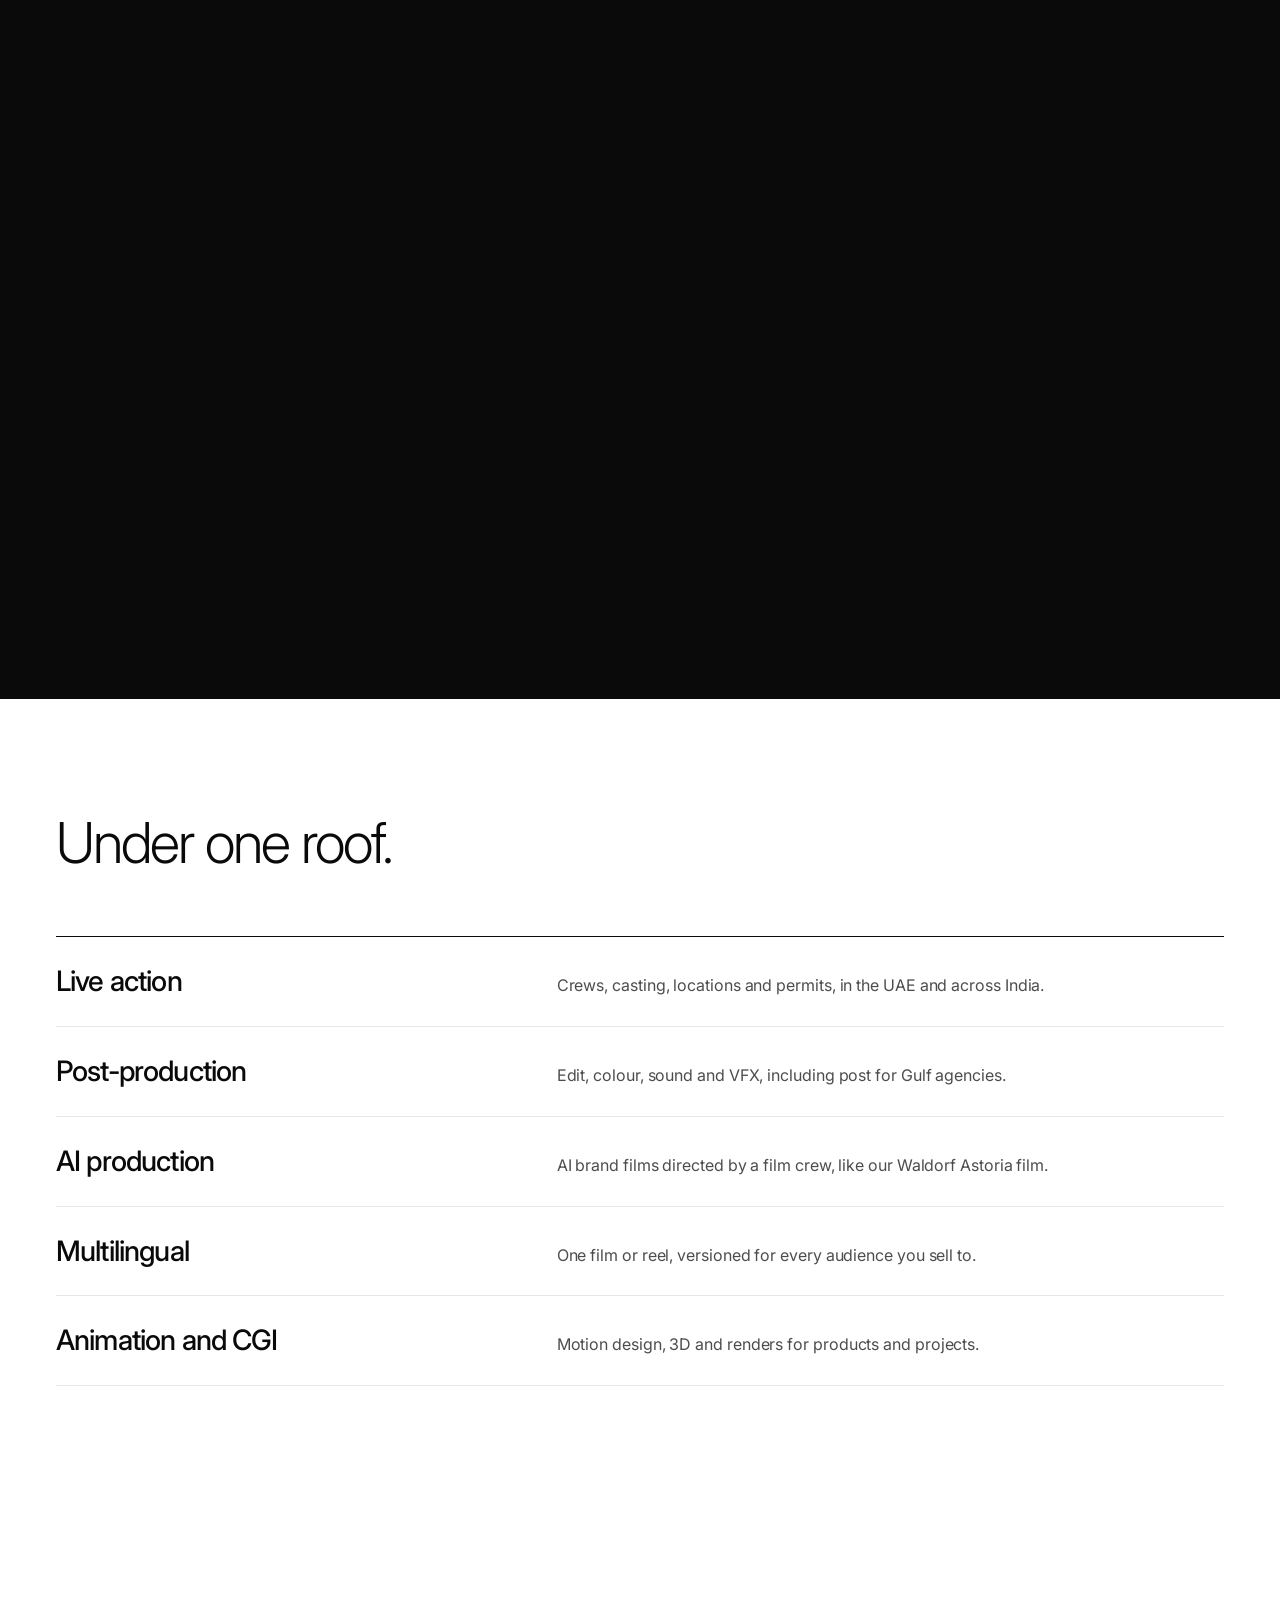
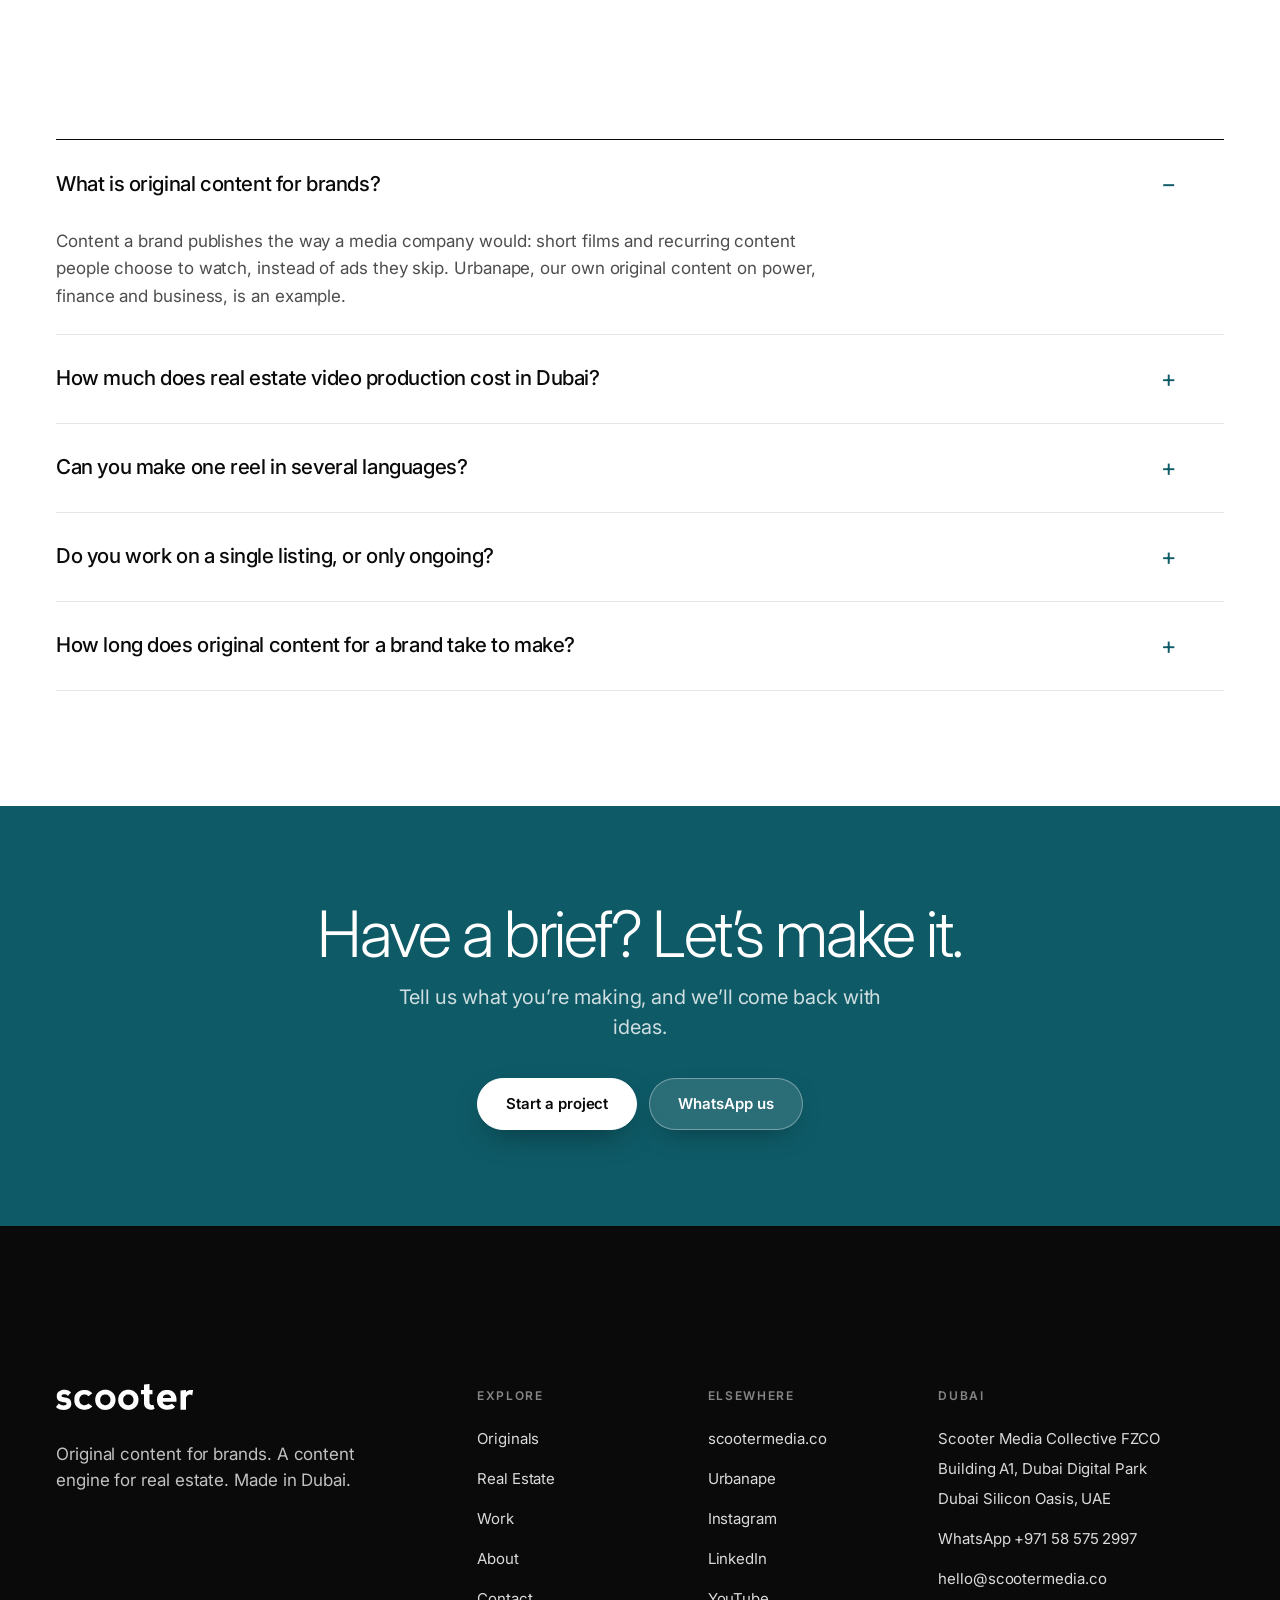
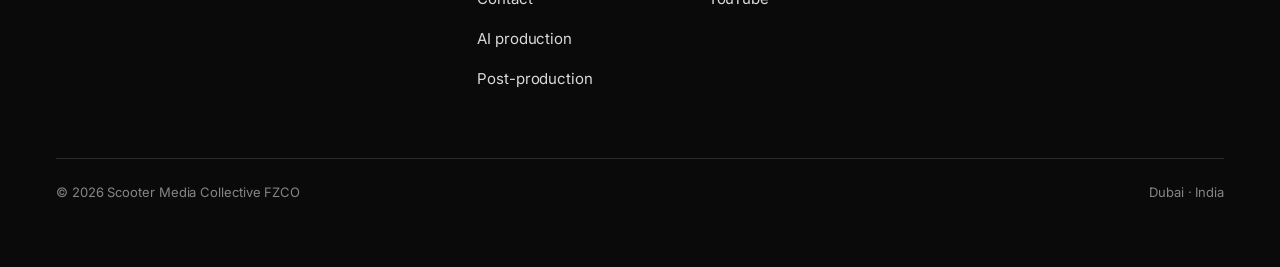
==== commit fb3bf7ba: "Link Urbanape stills to their YouTube episodes; drop scooter.studio from footer Co-Authored-By: Clau" ====
--- a/index.html
+++ b/index.html
@@ -14,16 +14,16 @@
 <meta property="og:title" content="Scooter Media Dubai: Original Content for Brands &amp; Real Estate Video">
 <meta property="og:description" content="Dubai content studio making original content for brands and multilingual property reels for real estate. 13 years of production for Meta, Google, Boeing.">
 <meta property="og:url" content="https://scootermedia.ae/">
-<meta property="og:image" content="https://scootermedia.ae/assets/img/og-image.png?v=20261125c">
+<meta property="og:image" content="https://scootermedia.ae/assets/img/og-image.png?v=20261125d">
 <meta name="twitter:card" content="summary_large_image">
 <link rel="icon" href="/assets/img/favicon.svg" type="image/svg+xml">
 <link rel="apple-touch-icon" href="/assets/img/apple-touch-icon.png">
 <link rel="preconnect" href="https://fonts.googleapis.com">
 <link rel="preconnect" href="https://fonts.gstatic.com" crossorigin>
 <link href="https://fonts.googleapis.com/css2?family=Inter:wght@400;500;600;700;800&display=swap" rel="stylesheet">
-<link rel="stylesheet" href="/assets/css/site.css?v=20261125c">
+<link rel="stylesheet" href="/assets/css/site.css?v=20261125d">
 <script type="application/ld+json">{"@context": "https://schema.org", "@type": "Organization", "@id": "https://scootermedia.ae/#org", "name": "Scooter Media", "legalName": "Scooter Media Collective FZCO", "url": "https://scootermedia.ae/", "logo": "https://scootermedia.ae/assets/img/scooter-logo.png", "foundingDate": "2013", "founder": {"@type": "Person", "name": "Richaa Agarwal"}, "email": "hello@scootermedia.co", "sameAs": ["https://www.linkedin.com/company/scootermediaco", "https://www.instagram.com/scootermediacompany", "https://www.youtube.com/@scootermediacompany", "https://scootermedia.co"], "description": "Dubai-based content production company that makes original content for brands and multilingual real estate video."}</script>
-<script type="application/ld+json">{"@context": "https://schema.org", "@type": "ProfessionalService", "@id": "https://scootermedia.ae/#dubai", "name": "Scooter Media", "parentOrganization": {"@id": "https://scootermedia.ae/#org"}, "url": "https://scootermedia.ae/", "image": "https://scootermedia.ae/assets/img/og-image.png?v=20261125c", "email": "hello@scootermedia.co", "telephone": "+971 58 575 2997", "address": {"@type": "PostalAddress", "streetAddress": "Building A1, Dubai Digital Park, Dubai Silicon Oasis", "addressLocality": "Dubai", "addressCountry": "AE"}, "hasMap": "https://www.google.com/maps/search/?api=1&query=Building%20A1%2C%20Dubai%20Digital%20Park%2C%20Dubai%20Silicon%20Oasis%2C%20Dubai%2C%20UAE", "areaServed": ["Dubai", "United Arab Emirates", "Saudi Arabia", "Qatar", "Oman", "Bahrain", "Kuwait"], "sameAs": ["https://www.linkedin.com/company/scootermediaco", "https://www.instagram.com/scootermediacompany", "https://www.youtube.com/@scootermediacompany", "https://scootermedia.co"]}</script>
+<script type="application/ld+json">{"@context": "https://schema.org", "@type": "ProfessionalService", "@id": "https://scootermedia.ae/#dubai", "name": "Scooter Media", "parentOrganization": {"@id": "https://scootermedia.ae/#org"}, "url": "https://scootermedia.ae/", "image": "https://scootermedia.ae/assets/img/og-image.png?v=20261125d", "email": "hello@scootermedia.co", "telephone": "+971 58 575 2997", "address": {"@type": "PostalAddress", "streetAddress": "Building A1, Dubai Digital Park, Dubai Silicon Oasis", "addressLocality": "Dubai", "addressCountry": "AE"}, "hasMap": "https://www.google.com/maps/search/?api=1&query=Building%20A1%2C%20Dubai%20Digital%20Park%2C%20Dubai%20Silicon%20Oasis%2C%20Dubai%2C%20UAE", "areaServed": ["Dubai", "United Arab Emirates", "Saudi Arabia", "Qatar", "Oman", "Bahrain", "Kuwait"], "sameAs": ["https://www.linkedin.com/company/scootermediaco", "https://www.instagram.com/scootermediacompany", "https://www.youtube.com/@scootermediacompany", "https://scootermedia.co"]}</script>
 <script type="application/ld+json">{"@context": "https://schema.org", "@type": "FAQPage", "mainEntity": [{"@type": "Question", "name": "What is original content for brands?", "acceptedAnswer": {"@type": "Answer", "text": "Content a brand publishes the way a media company would: short films and recurring content people choose to watch, instead of ads they skip. Urbanape, our own original content on power, finance and business, is an example."}}, {"@type": "Question", "name": "How much does real estate video production cost in Dubai?", "acceptedAnswer": {"@type": "Answer", "text": "It depends on the number of reels, the languages, whether we shoot or edit your footage, and the turnaround. Send us your listing and we’ll come back with a tailored quote."}}, {"@type": "Question", "name": "Can you make one reel in several languages?", "acceptedAnswer": {"@type": "Answer", "text": "Yes. One agent reel can be versioned into several languages, so each buyer sees it in theirs. Tell us which languages your buyers speak."}}, {"@type": "Question", "name": "Do you work on a single listing, or only ongoing?", "acceptedAnswer": {"@type": "Answer", "text": "Both. We work project by project on a single listing, or as your ongoing content team for every listing."}}, {"@type": "Question", "name": "How long does original content for a brand take to make?", "acceptedAnswer": {"@type": "Answer", "text": "It depends on the format and how many pieces we make together. We agree the timeline in the proposal, before anything starts."}}]}</script>
 </head>
 <body>
@@ -125,12 +125,12 @@
 <div class="ftr-grid">
 <div><div class="logo logo-ftr" role="img" aria-label="Scooter Media"><svg class="logo-svg" viewBox="0 0 1498 284" aria-hidden="true" focusable="false"><path fill="currentColor" fill-rule="evenodd" d="M1497 66 L1491 66 L1490 65 L1467 65 L1466 66 L1461 66 L1460 67 L1453 68 L1439 74 L1430 80 L1421 88 L1420 87 L1420 65 L1412 65 L1411 66 L1403 66 L1402 67 L1393 67 L1392 68 L1384 68 L1383 69 L1375 69 L1374 70 L1360 71 L1360 280 L1361 281 L1420 281 L1420 148 L1426 137 L1432 129 L1441 121 L1448 117 L1451 117 L1456 115 L1468 116 L1469 117 L1476 118 L1488 125 L1488 123 L1489 122 L1489 116 L1490 115 L1490 110 L1491 109 L1491 104 L1492 103 L1492 98 L1493 97 L1494 85 L1495 84 L1495 79 L1496 78 L1496 73 L1497 72Z M1161 75 L1146 84 L1131 97 L1131 98 L1125 104 L1118 114 L1108 136 L1108 139 L1107 140 L1107 143 L1105 148 L1105 153 L1104 154 L1104 164 L1103 165 L1103 181 L1104 182 L1104 191 L1105 192 L1105 197 L1106 198 L1106 201 L1107 202 L1109 212 L1111 215 L1112 220 L1119 233 L1128 245 L1139 256 L1153 266 L1167 273 L1169 273 L1176 276 L1183 277 L1184 278 L1188 278 L1189 279 L1194 279 L1195 280 L1207 280 L1208 281 L1241 279 L1242 278 L1247 278 L1248 277 L1257 276 L1258 275 L1269 272 L1285 264 L1301 249 L1267 215 L1265 215 L1258 220 L1248 225 L1246 225 L1243 227 L1240 227 L1236 229 L1233 229 L1232 230 L1227 230 L1226 231 L1201 231 L1200 230 L1197 230 L1191 227 L1189 227 L1187 225 L1184 224 L1173 214 L1168 205 L1168 203 L1166 199 L1166 195 L1167 194 L1316 194 L1316 160 L1315 159 L1314 146 L1313 145 L1313 141 L1311 137 L1311 134 L1310 133 L1309 128 L1300 110 L1292 99 L1275 83 L1262 75 L1260 75 L1255 72 L1253 72 L1243 68 L1239 68 L1238 67 L1234 67 L1233 66 L1227 66 L1226 65 L1198 65 L1197 66 L1191 66 L1190 67 L1185 67 L1184 68 L1177 69 L1176 70 L1168 72 L1163 75Z M1168 144 L1169 143 L1170 137 L1176 128 L1188 119 L1192 117 L1202 115 L1203 114 L1221 114 L1222 115 L1225 115 L1226 116 L1234 118 L1236 120 L1242 123 L1251 132 L1255 141 L1256 150 L1253 152 L1170 152 L1168 150Z M279 68 L272 71 L269 71 L259 76 L257 76 L239 87 L225 99 L225 100 L216 110 L213 116 L211 118 L209 122 L209 124 L206 129 L206 132 L203 139 L202 151 L201 152 L201 193 L202 194 L202 201 L203 202 L203 206 L205 210 L205 213 L212 229 L222 243 L237 257 L249 265 L263 272 L268 273 L274 276 L281 277 L282 278 L292 279 L293 280 L305 280 L306 281 L327 280 L328 279 L333 279 L334 278 L338 278 L339 277 L346 276 L352 273 L357 272 L371 265 L384 256 L390 250 L391 250 L396 245 L396 244 L353 212 L347 218 L335 226 L324 230 L321 230 L320 231 L299 231 L298 230 L295 230 L294 229 L289 228 L283 225 L277 221 L268 212 L263 205 L259 197 L259 195 L256 188 L256 184 L255 183 L255 163 L256 162 L256 158 L257 157 L259 149 L267 136 L279 124 L291 117 L293 117 L297 115 L300 115 L301 114 L318 114 L319 115 L323 115 L338 121 L354 133 L396 101 L385 90 L377 84 L361 75 L359 75 L354 72 L352 72 L345 69 L337 68 L336 67 L332 67 L331 66 L325 66 L324 65 L296 65 L295 66 L289 66 L288 67Z M72 64 L71 65 L68 65 L67 66 L57 68 L37 78 L30 83 L20 93 L16 99 L11 110 L10 118 L9 119 L9 125 L8 126 L8 139 L9 140 L9 147 L10 148 L11 156 L14 162 L14 164 L19 172 L26 179 L32 183 L49 191 L51 191 L58 194 L66 195 L67 196 L71 196 L72 197 L77 197 L78 198 L92 199 L93 200 L97 200 L98 201 L104 202 L110 205 L114 209 L116 213 L116 218 L112 225 L103 231 L100 231 L95 233 L88 233 L87 234 L77 234 L76 233 L70 233 L69 232 L61 231 L60 230 L55 229 L52 227 L50 227 L48 225 L43 223 L33 214 L32 214 L5 244 L5 245 L0 250 L0 252 L8 259 L20 267 L25 269 L29 272 L31 272 L36 275 L38 275 L45 278 L48 278 L52 280 L57 280 L58 281 L64 281 L65 282 L76 282 L77 283 L102 282 L103 281 L113 280 L114 279 L125 276 L137 270 L146 264 L156 254 L163 242 L163 240 L165 236 L165 233 L166 232 L166 226 L167 225 L167 210 L166 209 L166 201 L165 200 L164 192 L157 176 L149 167 L142 162 L131 156 L129 156 L126 154 L124 154 L117 151 L114 151 L109 149 L104 149 L103 148 L98 148 L97 147 L91 147 L90 146 L79 144 L73 141 L71 141 L66 138 L61 133 L60 131 L60 126 L68 117 L75 114 L79 114 L80 113 L103 113 L104 114 L107 114 L113 117 L115 117 L126 125 L130 130 L138 122 L138 121 L146 113 L146 112 L164 92 L155 84 L145 77 L140 75 L134 71 L132 71 L126 68 L123 68 L118 66 L114 66 L113 65 L107 65 L106 64Z M768 64 L767 65 L763 65 L755 68 L752 68 L749 70 L742 72 L729 79 L717 88 L705 100 L694 115 L687 129 L687 131 L683 141 L682 149 L681 150 L681 155 L680 156 L679 179 L680 180 L680 189 L681 190 L682 200 L683 201 L683 204 L684 205 L687 216 L690 221 L690 223 L692 225 L694 230 L700 239 L718 258 L732 268 L746 275 L748 275 L758 279 L766 280 L767 281 L772 281 L773 282 L797 283 L798 282 L808 282 L809 281 L819 280 L823 278 L826 278 L827 277 L832 276 L837 273 L839 273 L856 263 L873 248 L873 247 L879 241 L884 234 L895 212 L896 206 L898 202 L899 193 L900 192 L900 184 L901 183 L901 163 L900 162 L900 153 L899 152 L899 148 L898 147 L897 140 L896 139 L894 131 L892 128 L892 126 L881 107 L862 87 L848 77 L831 69 L829 69 L825 67 L822 67 L821 66 L818 66 L817 65 L813 65 L812 64 L806 64 L805 63 L775 63 L774 64Z M778 115 L785 115 L786 114 L801 115 L802 116 L806 116 L807 117 L812 118 L818 121 L824 125 L837 139 L839 144 L841 146 L841 148 L843 151 L844 157 L845 158 L845 162 L846 163 L846 183 L845 184 L845 188 L844 189 L842 197 L838 205 L833 212 L822 222 L811 228 L805 229 L804 230 L800 230 L799 231 L781 231 L780 230 L776 230 L775 229 L769 228 L759 223 L755 220 L744 208 L740 202 L740 200 L737 195 L736 189 L735 188 L735 184 L734 183 L734 163 L735 162 L736 154 L741 142 L745 136 L760 122 L768 118 L770 118 L774 116 L777 116Z M517 64 L516 65 L508 66 L507 67 L501 68 L498 70 L493 71 L483 76 L481 78 L472 83 L452 102 L443 115 L434 134 L432 144 L431 145 L431 148 L430 149 L430 154 L429 155 L428 180 L429 181 L429 191 L430 192 L430 196 L432 201 L432 205 L433 206 L435 214 L437 217 L437 219 L441 227 L452 243 L468 259 L476 265 L486 270 L488 272 L510 280 L521 281 L522 282 L546 283 L547 282 L557 282 L558 281 L568 280 L575 277 L581 276 L586 273 L588 273 L594 269 L599 267 L610 259 L617 252 L618 252 L618 251 L621 249 L621 248 L627 242 L637 227 L641 219 L641 217 L643 214 L643 212 L646 205 L647 197 L648 196 L648 192 L649 191 L649 183 L650 182 L650 164 L649 163 L649 155 L648 154 L648 149 L646 144 L646 140 L638 120 L626 102 L611 87 L595 76 L585 71 L580 70 L577 68 L574 68 L570 66 L562 65 L561 64 L555 64 L554 63 L524 63 L523 64Z M527 115 L534 115 L535 114 L550 115 L551 116 L561 118 L567 121 L573 125 L585 138 L591 149 L591 151 L593 155 L593 158 L594 159 L594 164 L595 165 L595 181 L594 182 L593 191 L588 203 L581 213 L575 219 L568 224 L553 230 L549 230 L548 231 L529 231 L528 230 L518 228 L508 223 L494 210 L490 204 L487 198 L487 196 L484 189 L484 186 L483 185 L483 161 L484 160 L486 150 L491 140 L506 124 L519 117 L522 117Z M961 6 L961 64 L960 65 L928 65 L928 113 L960 113 L961 114 L961 215 L962 216 L962 222 L963 223 L963 227 L964 228 L965 234 L972 248 L979 256 L979 257 L992 268 L1001 273 L1003 273 L1006 275 L1008 275 L1012 277 L1019 278 L1020 279 L1024 279 L1025 280 L1037 280 L1038 281 L1054 280 L1055 279 L1065 277 L1077 271 L1076 266 L1073 259 L1073 256 L1071 252 L1071 249 L1068 242 L1068 239 L1065 232 L1065 229 L1064 228 L1061 228 L1060 229 L1056 229 L1055 230 L1050 230 L1049 231 L1047 231 L1046 230 L1040 230 L1037 228 L1035 228 L1026 220 L1022 210 L1022 202 L1021 201 L1021 115 L1023 113 L1054 113 L1054 65 L1022 65 L1021 64 L1021 0 L1017 0 L1016 1 L1006 1 L1005 2 L997 2 L996 3 L988 3 L987 4 L979 4 L978 5Z"/></svg></div><p class="ftr-tag">Original content for brands. A content engine for real estate. Made in Dubai.</p></div>
 <div><h4>Explore</h4><ul><li><a href="/original-content-for-brands/">Originals</a></li><li><a href="/real-estate-content-dubai/">Real Estate</a></li><li><a href="/work/">Work</a></li><li><a href="/about/">About</a></li><li><a href="/contact/">Contact</a></li><li><a href="/ai-films/">AI production</a></li><li><a href="/post-production/">Post-production</a></li></ul></div>
-<div><h4>Elsewhere</h4><ul><li><a href="https://scootermedia.co" rel="noopener">scootermedia.co</a></li><li><a href="https://scooter.studio" rel="noopener">scooter.studio</a></li><li><a href="https://urbanape.world" rel="noopener">Urbanape</a></li><li><a href="https://www.instagram.com/scootermediacompany" rel="noopener">Instagram</a></li><li><a href="https://www.linkedin.com/company/scootermediaco" rel="noopener">LinkedIn</a></li><li><a href="https://www.youtube.com/@scootermediacompany" rel="noopener">YouTube</a></li></ul></div>
+<div><h4>Elsewhere</h4><ul><li><a href="https://scootermedia.co" rel="noopener">scootermedia.co</a></li><li><a href="https://urbanape.world" rel="noopener">Urbanape</a></li><li><a href="https://www.instagram.com/scootermediacompany" rel="noopener">Instagram</a></li><li><a href="https://www.linkedin.com/company/scootermediaco" rel="noopener">LinkedIn</a></li><li><a href="https://www.youtube.com/@scootermediacompany" rel="noopener">YouTube</a></li></ul></div>
 <div><h4>Dubai</h4><ul><li><a href="https://www.google.com/maps/search/?api=1&amp;query=Building%20A1%2C%20Dubai%20Digital%20Park%2C%20Dubai%20Silicon%20Oasis%2C%20Dubai%2C%20UAE" target="_blank" rel="noopener">Scooter Media Collective FZCO<br>Building A1, Dubai Digital Park<br>Dubai Silicon Oasis, UAE</a></li><li><a href="https://wa.me/971585752997" rel="noopener">WhatsApp +971 58 575 2997</a></li><li><a href="mailto:hello@scootermedia.co">hello@scootermedia.co</a></li></ul></div>
 </div>
 <div class="ftr-bottom"><span>© 2026 Scooter Media Collective FZCO</span><span>Dubai · India</span></div>
 </div>
 </footer>
-<script src="/assets/js/site.js?v=20261125c" defer></script>
+<script src="/assets/js/site.js?v=20261125d" defer></script>
 </body>
 </html>
--- a/assets/css/site.css
+++ b/assets/css/site.css
@@ -752,3 +752,7 @@
 .vid-play:hover .vid-icon svg{transform:scale(1.1);opacity:1}
 .reel-play svg{background:none!important;box-shadow:none!important;border-radius:0;padding:0;width:40px;height:40px;filter:drop-shadow(0 2px 10px rgba(0,0,0,.45));opacity:.92;transition:transform .35s var(--ease),opacity .35s var(--ease)}
 .reel-play:hover svg{transform:scale(1.1);opacity:1}
+/* Urbanape stills link to YouTube */
+.stills .still{display:block;overflow:hidden;cursor:pointer}
+.stills .still img{transition:transform .5s ease,opacity .3s ease}
+.stills .still:hover img{transform:scale(1.03);opacity:.9}
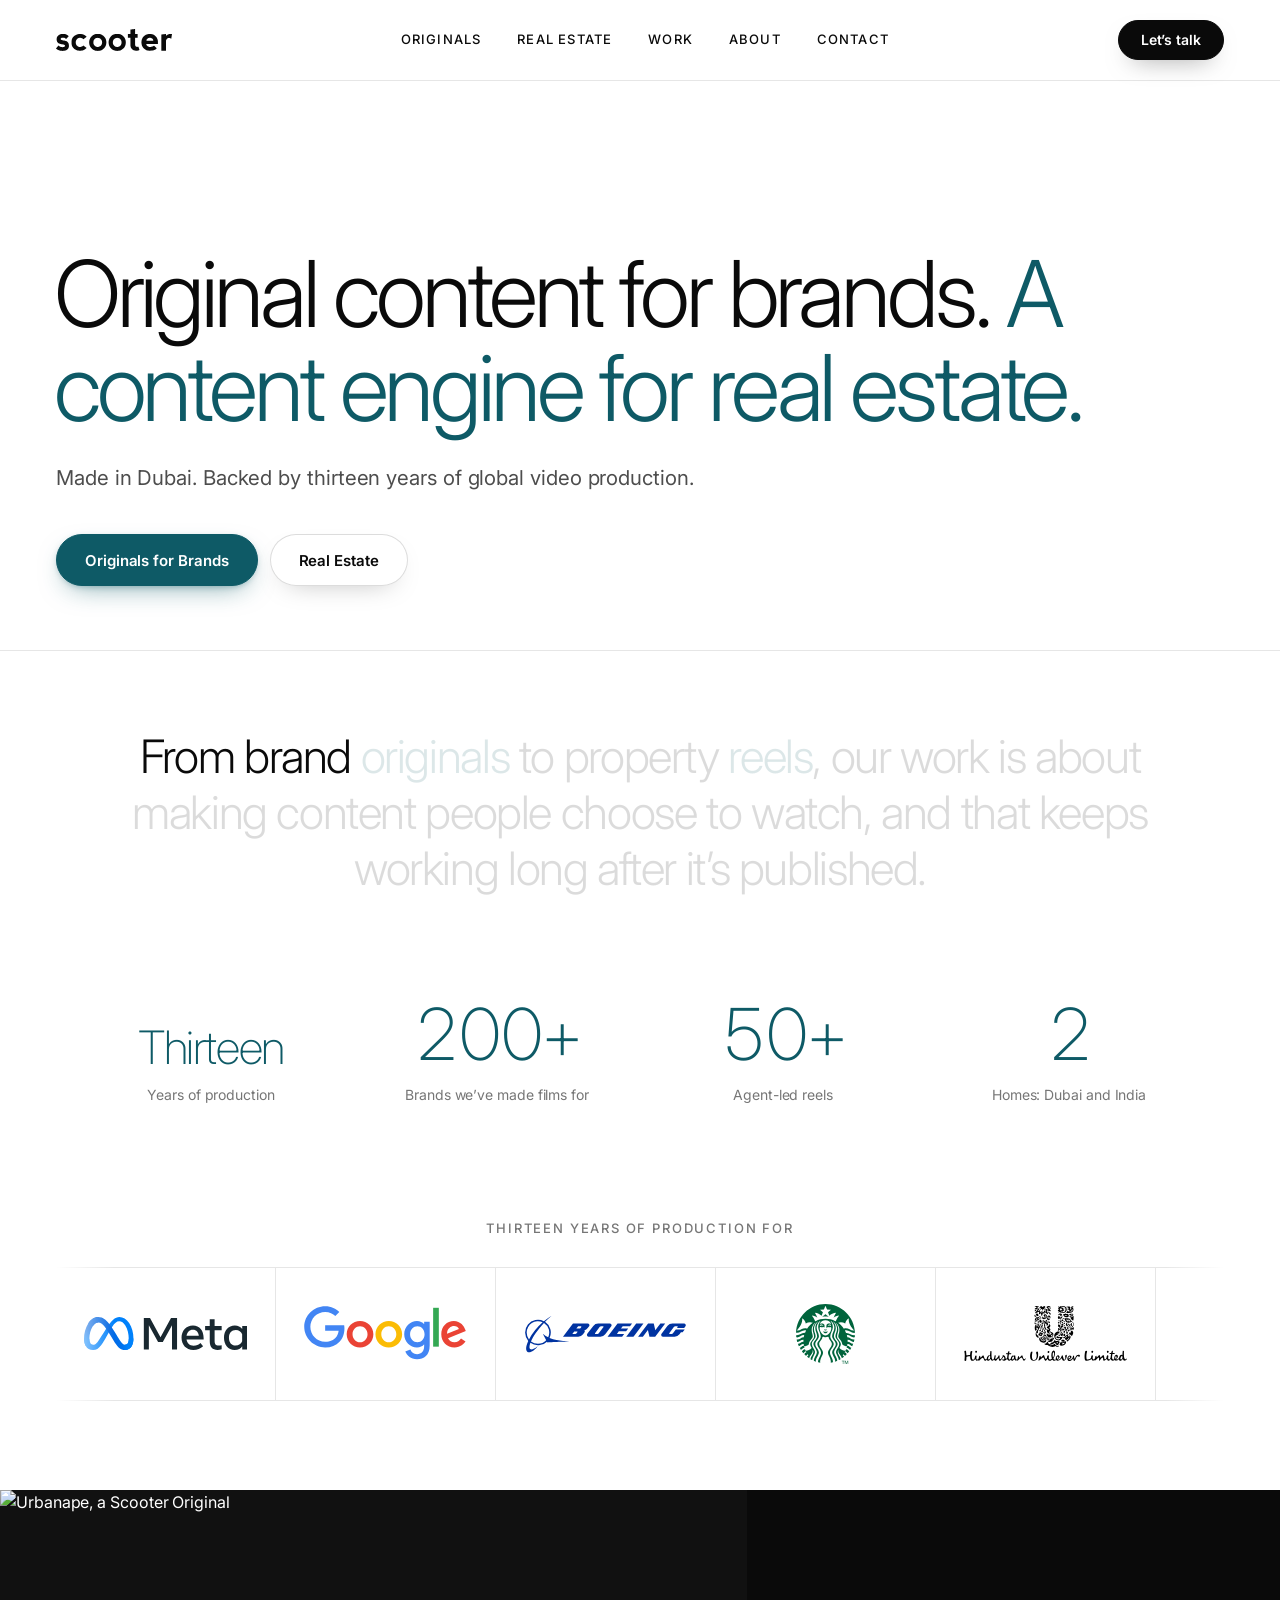
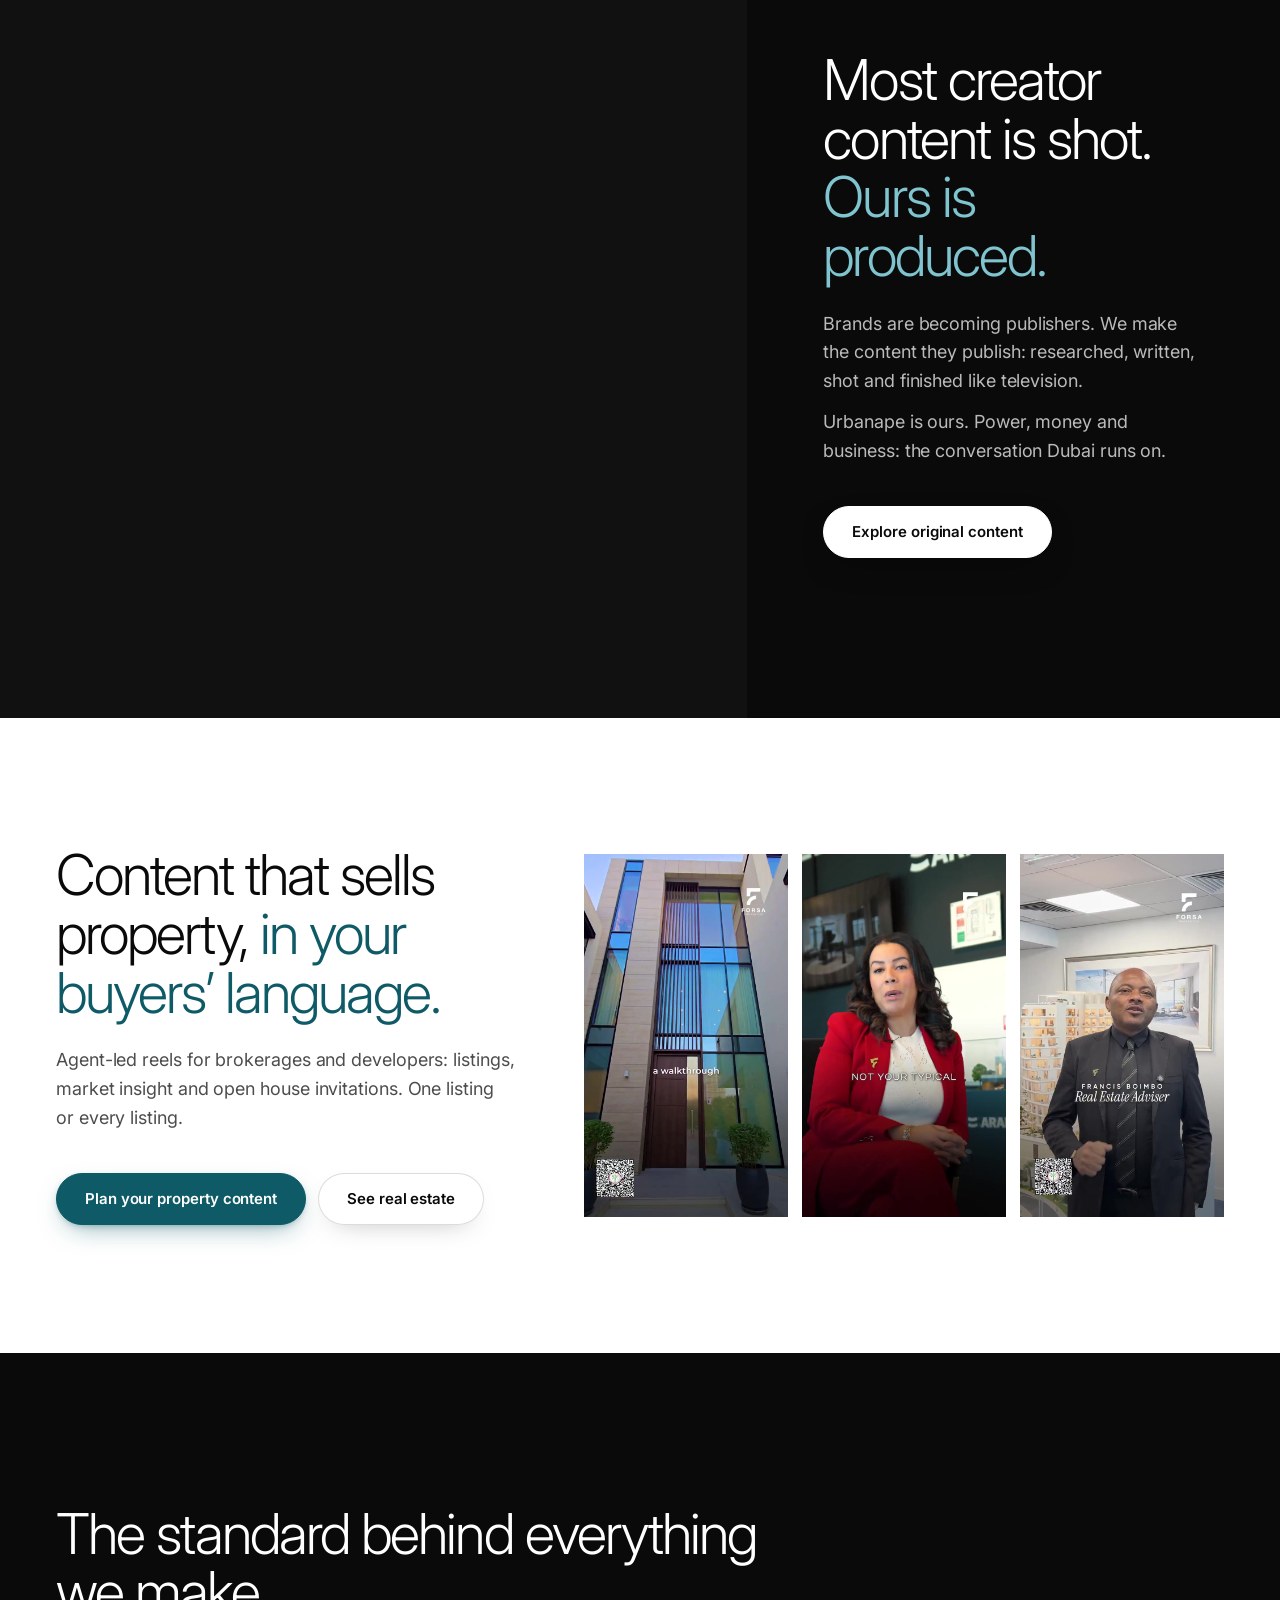
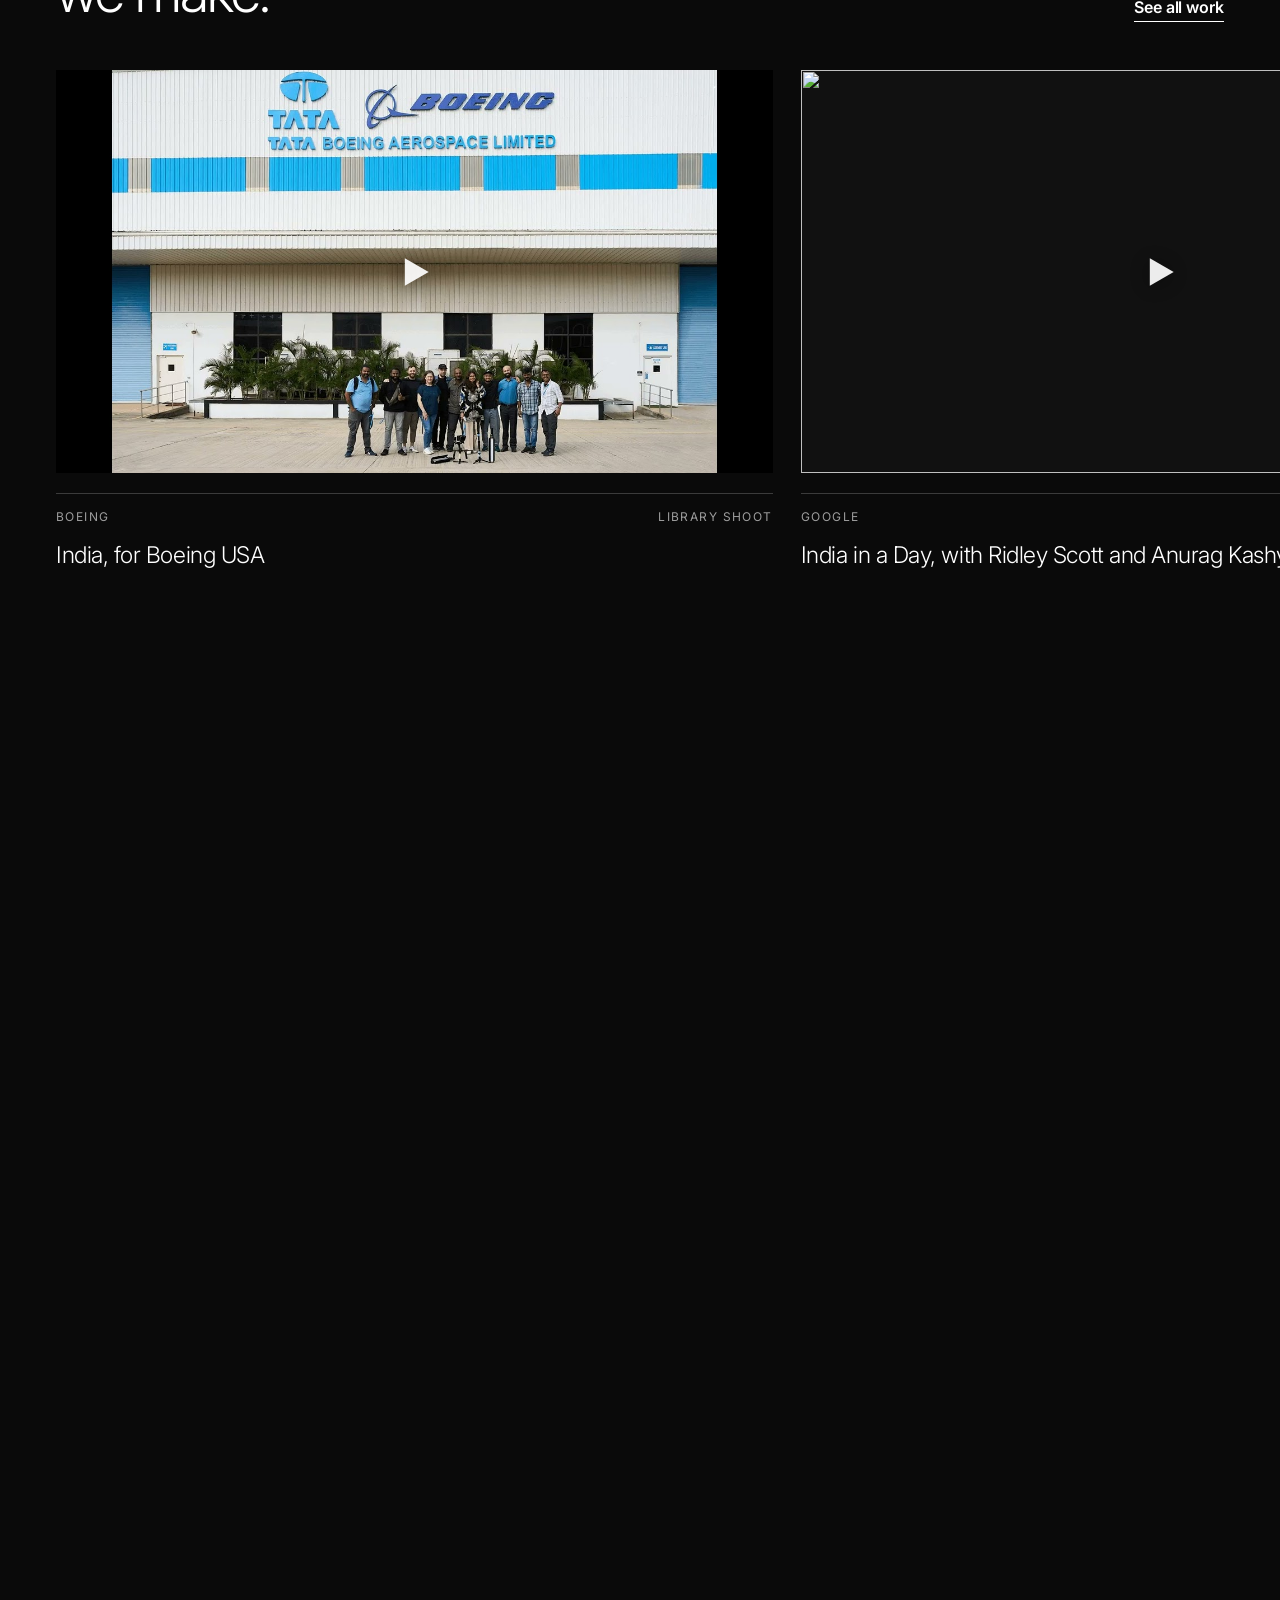
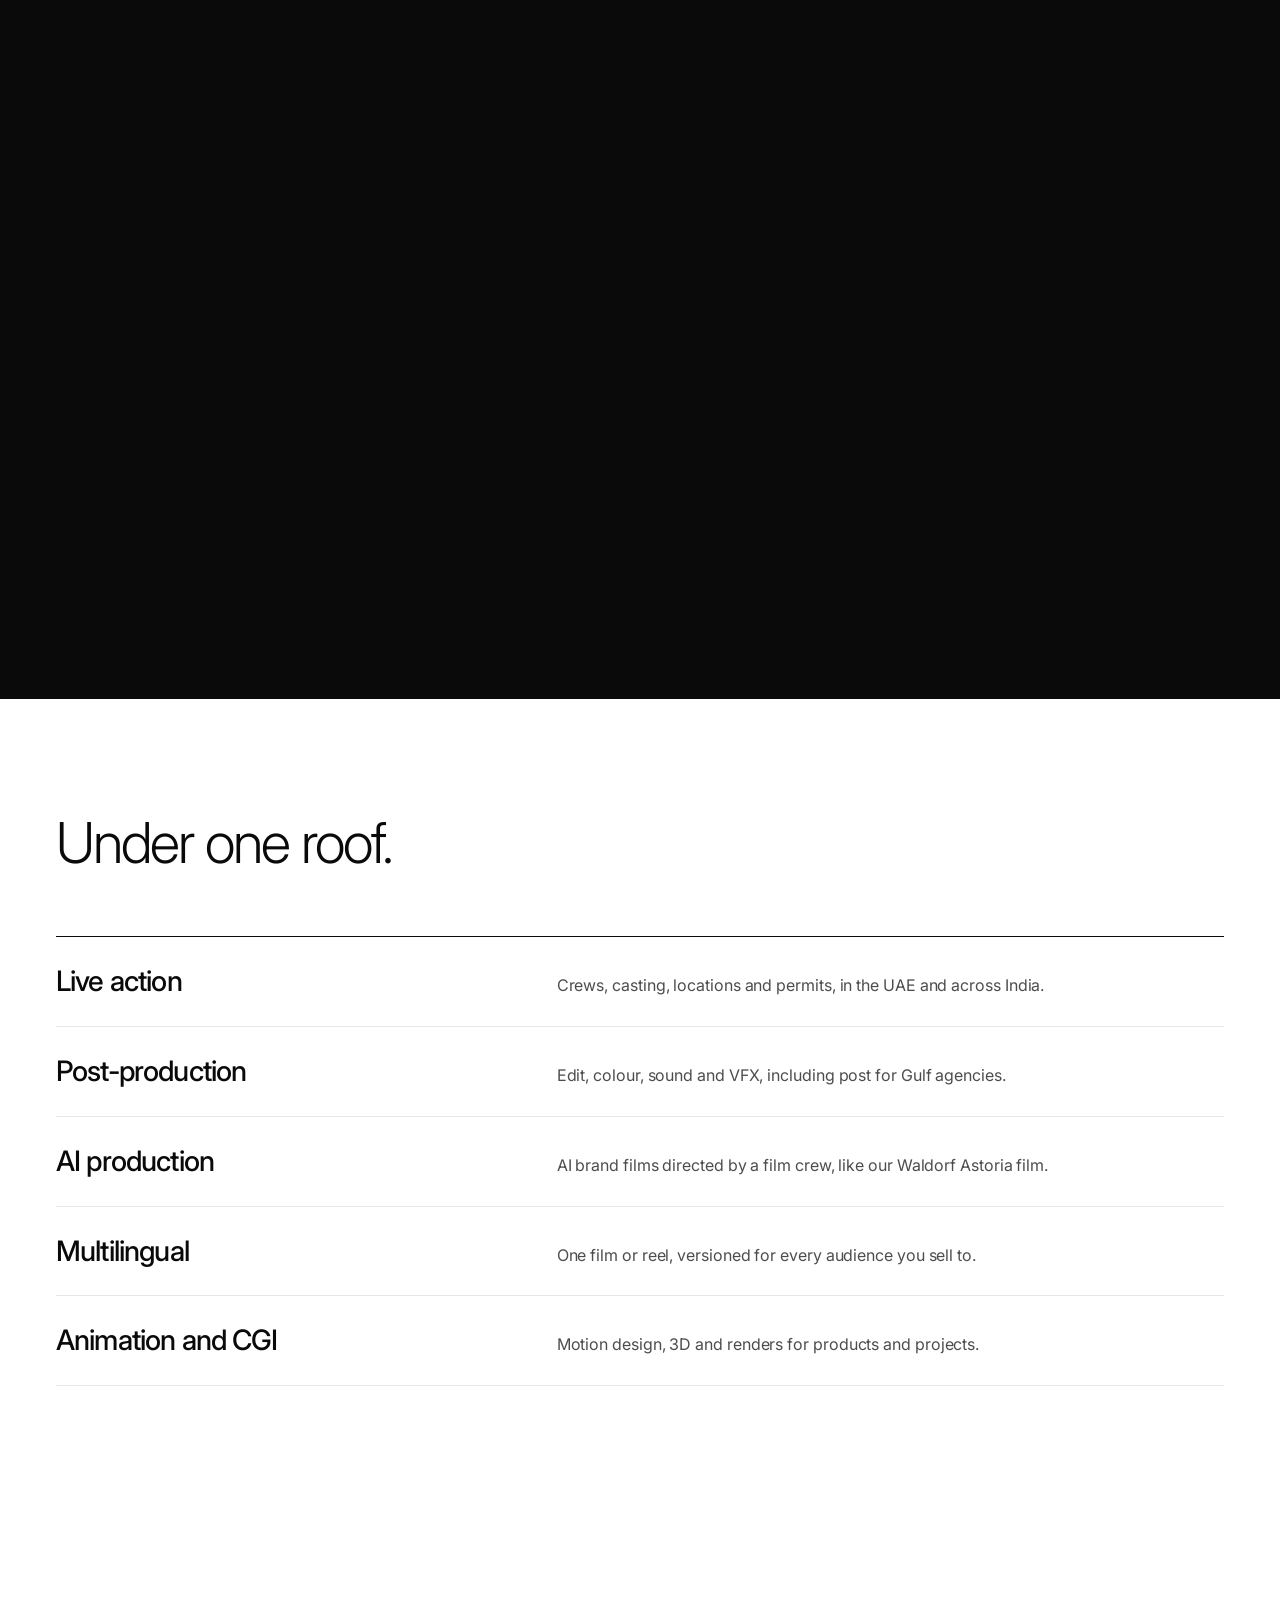
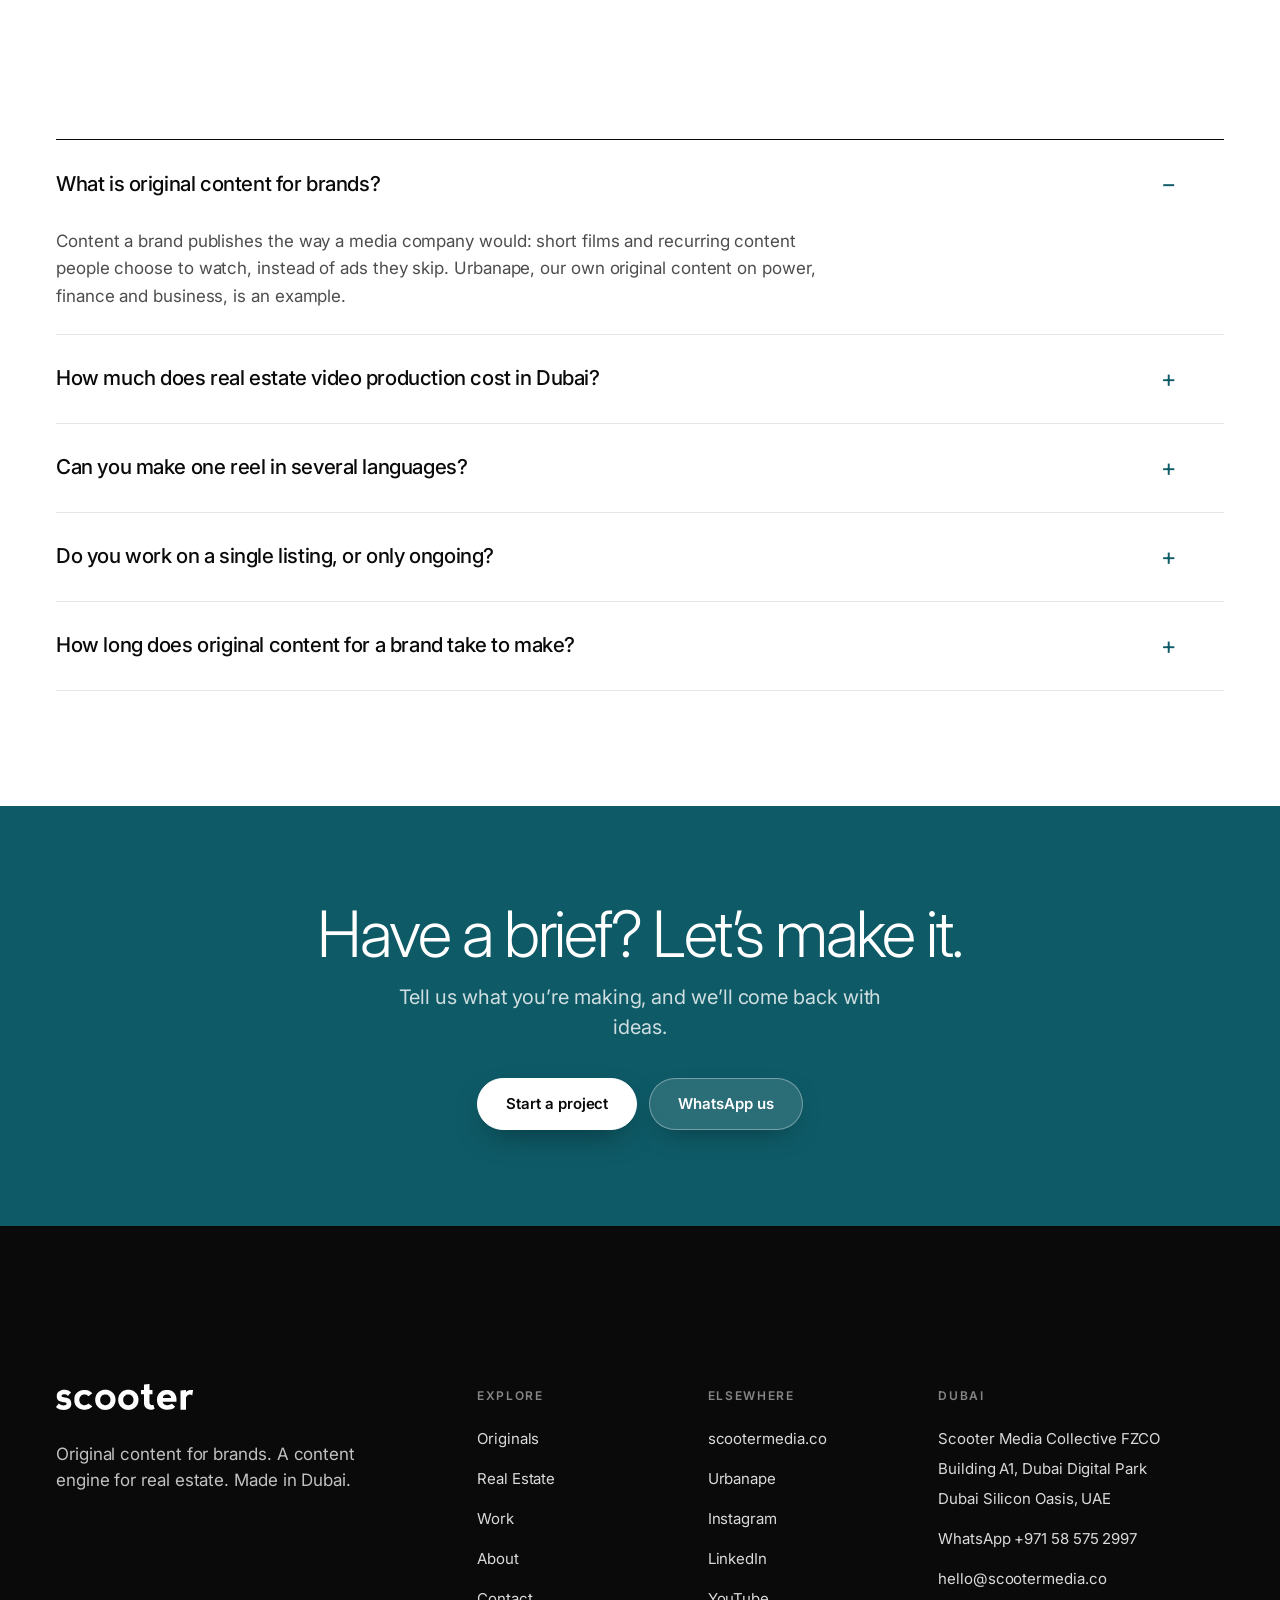
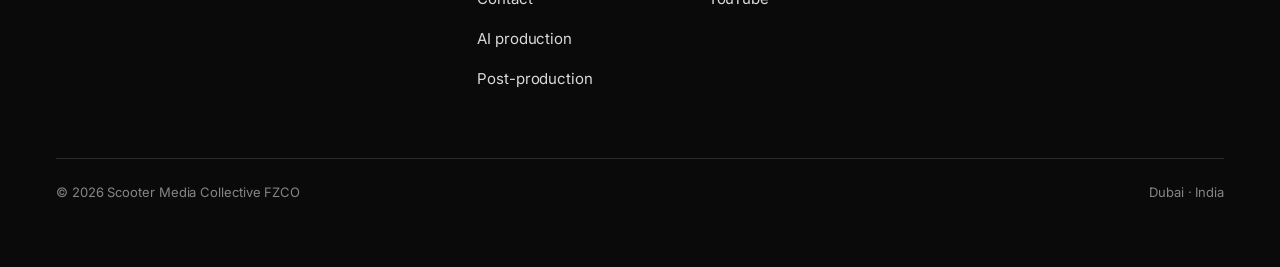
==== commit bdeff64c: "Write "thirteen" in words and say "global video production" sitewide Co-Authored-By: Claude Opus 5.5" ====
--- a/index.html
+++ b/index.html
@@ -4,7 +4,7 @@
 <meta charset="utf-8">
 <meta name="viewport" content="width=device-width, initial-scale=1">
 <title>Scooter Media Dubai: Original Content for Brands &amp; Real Estate Video</title>
-<meta name="description" content="Dubai content studio making original content for brands and multilingual property reels for real estate. 13 years of production for Meta, Google, Boeing.">
+<meta name="description" content="Dubai content studio making original content for brands and multilingual property reels for real estate. Thirteen years of production for Meta, Google, Boeing.">
 <link rel="canonical" href="https://scootermedia.ae/">
 <link rel="alternate" hreflang="en-ae" href="https://scootermedia.ae/">
 <meta name="theme-color" content="#0A0A0A">
@@ -12,18 +12,18 @@
 <meta property="og:site_name" content="Scooter Media">
 <meta property="og:locale" content="en_AE">
 <meta property="og:title" content="Scooter Media Dubai: Original Content for Brands &amp; Real Estate Video">
-<meta property="og:description" content="Dubai content studio making original content for brands and multilingual property reels for real estate. 13 years of production for Meta, Google, Boeing.">
+<meta property="og:description" content="Dubai content studio making original content for brands and multilingual property reels for real estate. Thirteen years of production for Meta, Google, Boeing.">
 <meta property="og:url" content="https://scootermedia.ae/">
-<meta property="og:image" content="https://scootermedia.ae/assets/img/og-image.png?v=20261125d">
+<meta property="og:image" content="https://scootermedia.ae/assets/img/og-image.png?v=20261126a">
 <meta name="twitter:card" content="summary_large_image">
 <link rel="icon" href="/assets/img/favicon.svg" type="image/svg+xml">
 <link rel="apple-touch-icon" href="/assets/img/apple-touch-icon.png">
 <link rel="preconnect" href="https://fonts.googleapis.com">
 <link rel="preconnect" href="https://fonts.gstatic.com" crossorigin>
 <link href="https://fonts.googleapis.com/css2?family=Inter:wght@400;500;600;700;800&display=swap" rel="stylesheet">
-<link rel="stylesheet" href="/assets/css/site.css?v=20261125d">
+<link rel="stylesheet" href="/assets/css/site.css?v=20261126a">
 <script type="application/ld+json">{"@context": "https://schema.org", "@type": "Organization", "@id": "https://scootermedia.ae/#org", "name": "Scooter Media", "legalName": "Scooter Media Collective FZCO", "url": "https://scootermedia.ae/", "logo": "https://scootermedia.ae/assets/img/scooter-logo.png", "foundingDate": "2013", "founder": {"@type": "Person", "name": "Richaa Agarwal"}, "email": "hello@scootermedia.co", "sameAs": ["https://www.linkedin.com/company/scootermediaco", "https://www.instagram.com/scootermediacompany", "https://www.youtube.com/@scootermediacompany", "https://scootermedia.co"], "description": "Dubai-based content production company that makes original content for brands and multilingual real estate video."}</script>
-<script type="application/ld+json">{"@context": "https://schema.org", "@type": "ProfessionalService", "@id": "https://scootermedia.ae/#dubai", "name": "Scooter Media", "parentOrganization": {"@id": "https://scootermedia.ae/#org"}, "url": "https://scootermedia.ae/", "image": "https://scootermedia.ae/assets/img/og-image.png?v=20261125d", "email": "hello@scootermedia.co", "telephone": "+971 58 575 2997", "address": {"@type": "PostalAddress", "streetAddress": "Building A1, Dubai Digital Park, Dubai Silicon Oasis", "addressLocality": "Dubai", "addressCountry": "AE"}, "hasMap": "https://www.google.com/maps/search/?api=1&query=Building%20A1%2C%20Dubai%20Digital%20Park%2C%20Dubai%20Silicon%20Oasis%2C%20Dubai%2C%20UAE", "areaServed": ["Dubai", "United Arab Emirates", "Saudi Arabia", "Qatar", "Oman", "Bahrain", "Kuwait"], "sameAs": ["https://www.linkedin.com/company/scootermediaco", "https://www.instagram.com/scootermediacompany", "https://www.youtube.com/@scootermediacompany", "https://scootermedia.co"]}</script>
+<script type="application/ld+json">{"@context": "https://schema.org", "@type": "ProfessionalService", "@id": "https://scootermedia.ae/#dubai", "name": "Scooter Media", "parentOrganization": {"@id": "https://scootermedia.ae/#org"}, "url": "https://scootermedia.ae/", "image": "https://scootermedia.ae/assets/img/og-image.png?v=20261126a", "email": "hello@scootermedia.co", "telephone": "+971 58 575 2997", "address": {"@type": "PostalAddress", "streetAddress": "Building A1, Dubai Digital Park, Dubai Silicon Oasis", "addressLocality": "Dubai", "addressCountry": "AE"}, "hasMap": "https://www.google.com/maps/search/?api=1&query=Building%20A1%2C%20Dubai%20Digital%20Park%2C%20Dubai%20Silicon%20Oasis%2C%20Dubai%2C%20UAE", "areaServed": ["Dubai", "United Arab Emirates", "Saudi Arabia", "Qatar", "Oman", "Bahrain", "Kuwait"], "sameAs": ["https://www.linkedin.com/company/scootermediaco", "https://www.instagram.com/scootermediacompany", "https://www.youtube.com/@scootermediacompany", "https://scootermedia.co"]}</script>
 <script type="application/ld+json">{"@context": "https://schema.org", "@type": "FAQPage", "mainEntity": [{"@type": "Question", "name": "What is original content for brands?", "acceptedAnswer": {"@type": "Answer", "text": "Content a brand publishes the way a media company would: short films and recurring content people choose to watch, instead of ads they skip. Urbanape, our own original content on power, finance and business, is an example."}}, {"@type": "Question", "name": "How much does real estate video production cost in Dubai?", "acceptedAnswer": {"@type": "Answer", "text": "It depends on the number of reels, the languages, whether we shoot or edit your footage, and the turnaround. Send us your listing and we’ll come back with a tailored quote."}}, {"@type": "Question", "name": "Can you make one reel in several languages?", "acceptedAnswer": {"@type": "Answer", "text": "Yes. One agent reel can be versioned into several languages, so each buyer sees it in theirs. Tell us which languages your buyers speak."}}, {"@type": "Question", "name": "Do you work on a single listing, or only ongoing?", "acceptedAnswer": {"@type": "Answer", "text": "Both. We work project by project on a single listing, or as your ongoing content team for every listing."}}, {"@type": "Question", "name": "How long does original content for a brand take to make?", "acceptedAnswer": {"@type": "Answer", "text": "It depends on the format and how many pieces we make together. We agree the timeline in the proposal, before anything starts."}}]}</script>
 </head>
 <body>
@@ -41,14 +41,14 @@
 <main id="main">
 <section class="wrap hero hero-home">
 <h1 class="h1 rv">Original content for brands. <span class="teal">A content engine for real estate.</span></h1>
-<p class="lead rv">Made in Dubai. Backed by 13 years of global production.</p>
+<p class="lead rv">Made in Dubai. Backed by thirteen years of global video production.</p>
 <div class="btns rv"><a href="/original-content-for-brands/" class="btn">Originals for Brands</a><a href="/real-estate-content-dubai/" class="btn-2">Real Estate</a></div>
 </section>
 
 <section class="statement" aria-label="What we do"><div class="wrap">
 <p class="statement-text" data-words>From brand <em>originals</em> to property <em>reels</em>, our work is about making content people choose to watch, and that keeps working long after it’s published.</p>
 <dl class="figures">
-<div><dt>13</dt><dd>Years of production</dd></div>
+<div><dt class="fig-word">Thirteen</dt><dd>Years of production</dd></div>
 <div><dt><span class="countup" data-to="200">200</span>+</dt><dd>Brands we’ve made films for</dd></div>
 <div><dt><span class="countup" data-to="50">50</span>+</dt><dd>Agent-led reels</dd></div>
 <div><dt>2</dt><dd>Homes: Dubai and India</dd></div>
@@ -56,7 +56,7 @@
 </div></section>
 
 <section class="wrap" id="clients" aria-labelledby="clients-h" style="padding-bottom:clamp(56px,7vw,96px)">
-<p class="label rv" id="clients-h">13 years of production for</p>
+<p class="label rv" id="clients-h">Thirteen years of production for</p>
 <div class="marquee rv slower" role="region" aria-label="Logos"><ul class="marquee-track"><li class="mset"><ul><li title="Meta"><img src="/assets/img/clients/meta.svg" alt="Meta" loading="lazy" decoding="async"></li><li title="Google"><img src="/assets/img/clients/google.svg" alt="Google" loading="lazy" decoding="async"></li><li title="Boeing"><img src="/assets/img/clients/boeing.svg" alt="Boeing" loading="lazy" decoding="async"></li><li title="Starbucks"><img src="/assets/img/clients/starbucks.svg" alt="Starbucks" loading="lazy" decoding="async"></li><li title="Hindustan Unilever"><img src="/assets/img/clients/hul.svg" alt="Hindustan Unilever" class="dk" loading="lazy" decoding="async"></li><li title="Atlassian"><img src="/assets/img/clients/atlassian.svg" alt="Atlassian" loading="lazy" decoding="async"></li><li title="Warner Bros. Discovery"><img src="/assets/img/clients/warner-bros-discovery.svg" alt="Warner Bros. Discovery" loading="lazy" decoding="async"></li><li title="Gates Foundation"><img src="/assets/img/clients/gates.svg" alt="Gates Foundation" class="dk" loading="lazy" decoding="async"></li></ul></li><li class="mset" aria-hidden="true"><ul><li title="Meta"><img src="/assets/img/clients/meta.svg" alt="" data-alt="Meta" loading="lazy" decoding="async"></li><li title="Google"><img src="/assets/img/clients/google.svg" alt="" data-alt="Google" loading="lazy" decoding="async"></li><li title="Boeing"><img src="/assets/img/clients/boeing.svg" alt="" data-alt="Boeing" loading="lazy" decoding="async"></li><li title="Starbucks"><img src="/assets/img/clients/starbucks.svg" alt="" data-alt="Starbucks" loading="lazy" decoding="async"></li><li title="Hindustan Unilever"><img src="/assets/img/clients/hul.svg" alt="" data-alt="Hindustan Unilever" class="dk" loading="lazy" decoding="async"></li><li title="Atlassian"><img src="/assets/img/clients/atlassian.svg" alt="" data-alt="Atlassian" loading="lazy" decoding="async"></li><li title="Warner Bros. Discovery"><img src="/assets/img/clients/warner-bros-discovery.svg" alt="" data-alt="Warner Bros. Discovery" loading="lazy" decoding="async"></li><li title="Gates Foundation"><img src="/assets/img/clients/gates.svg" alt="" data-alt="Gates Foundation" class="dk" loading="lazy" decoding="async"></li></ul></li></ul></div>
 </section>
 
@@ -131,6 +131,6 @@
 <div class="ftr-bottom"><span>© 2026 Scooter Media Collective FZCO</span><span>Dubai · India</span></div>
 </div>
 </footer>
-<script src="/assets/js/site.js?v=20261125d" defer></script>
+<script src="/assets/js/site.js?v=20261126a" defer></script>
 </body>
 </html>
--- a/assets/css/site.css
+++ b/assets/css/site.css
@@ -756,3 +756,5 @@
 .stills .still{display:block;overflow:hidden;cursor:pointer}
 .stills .still img{transition:transform .5s ease,opacity .3s ease}
 .stills .still:hover img{transform:scale(1.03);opacity:.9}
+/* "Thirteen" written as a word in the figures row */
+.figures dt.fig-word{font-size:clamp(30px,3.6vw,54px);letter-spacing:-.03em;height:clamp(48px,5.6vw,84px);display:flex;align-items:flex-end;justify-content:center}
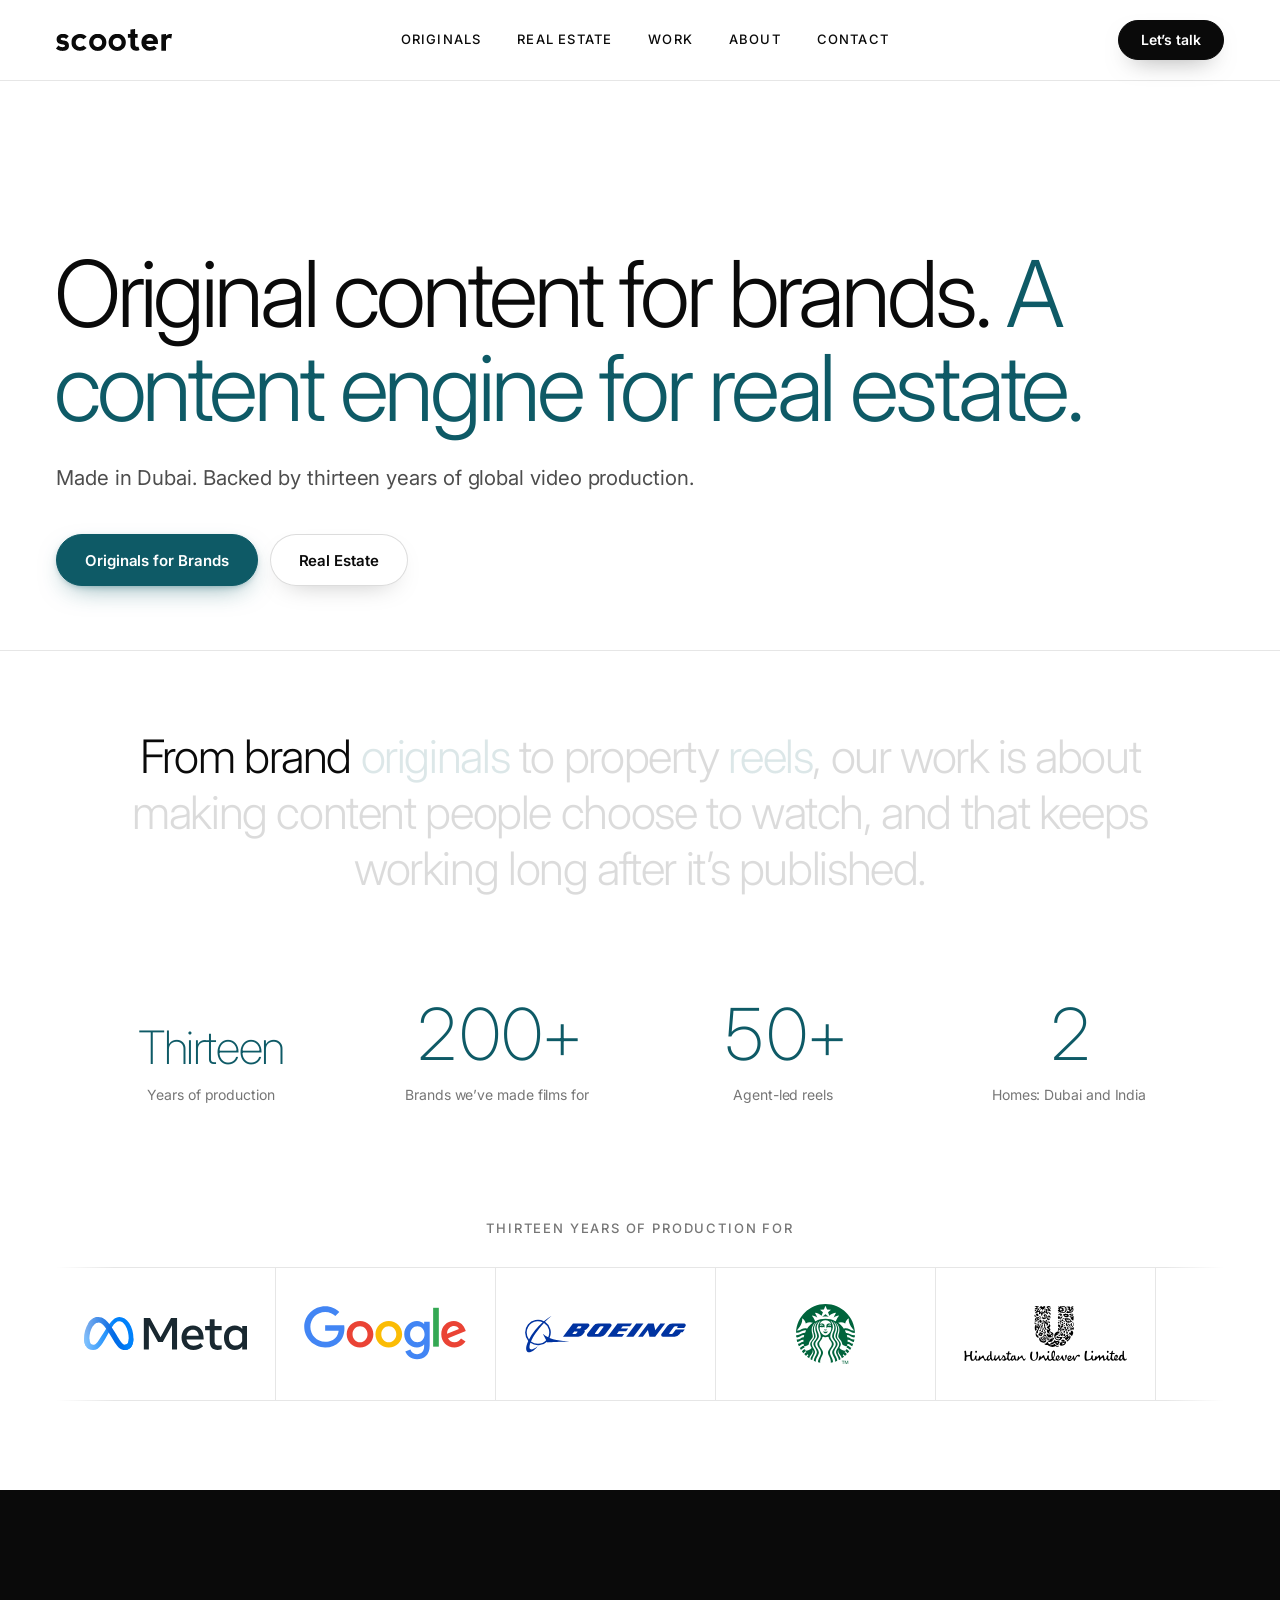
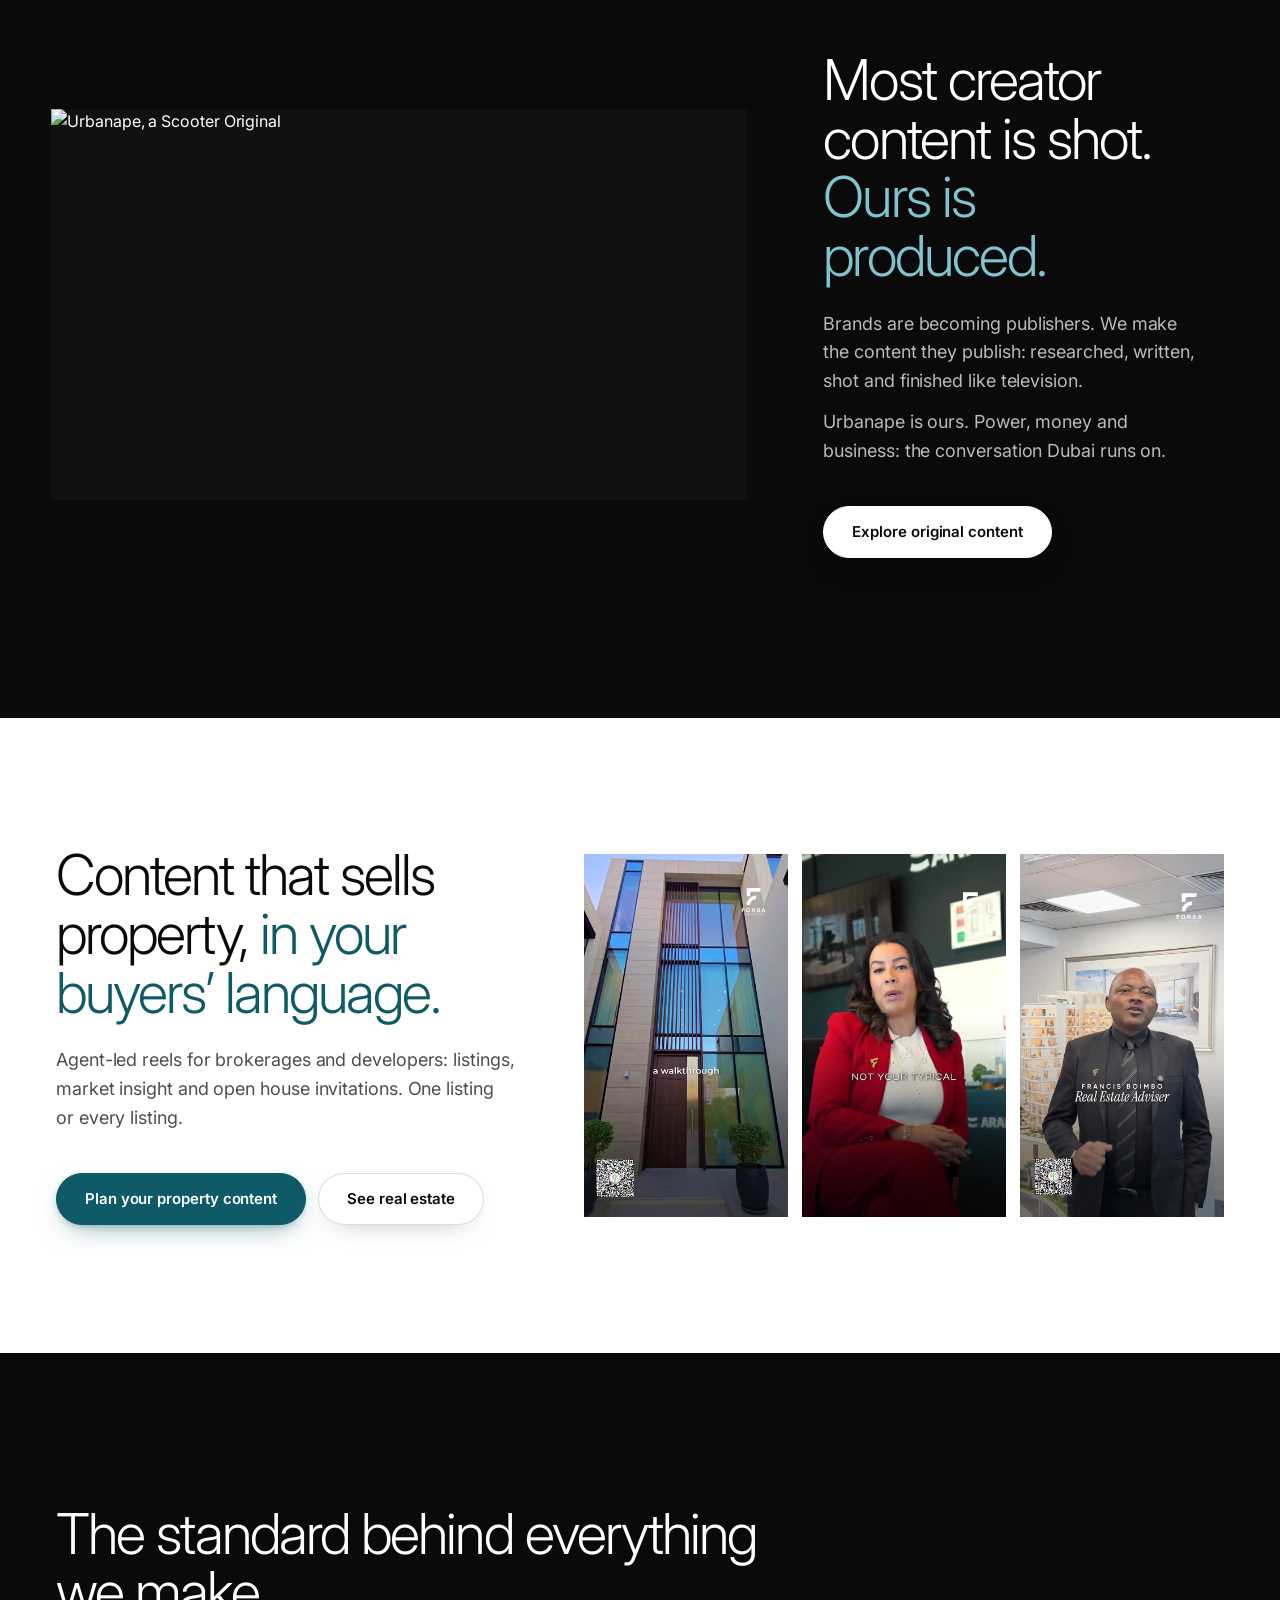
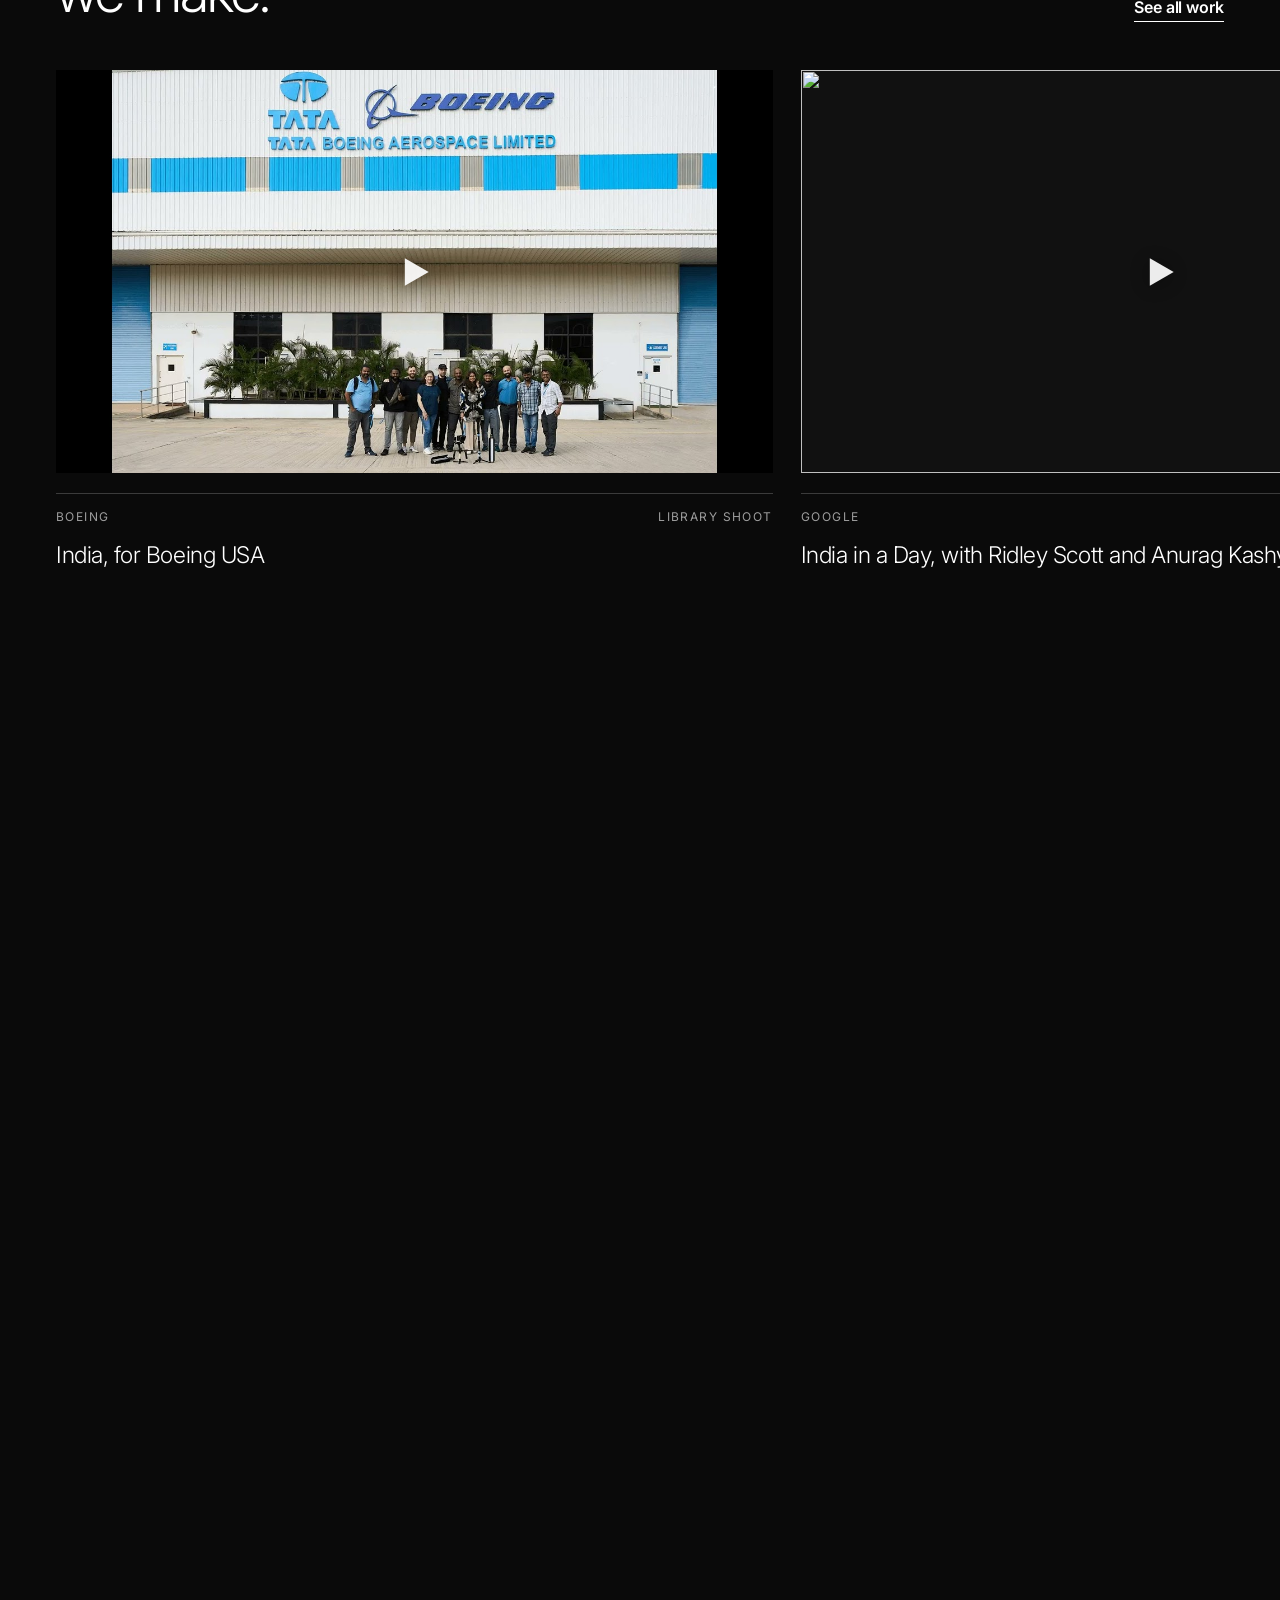
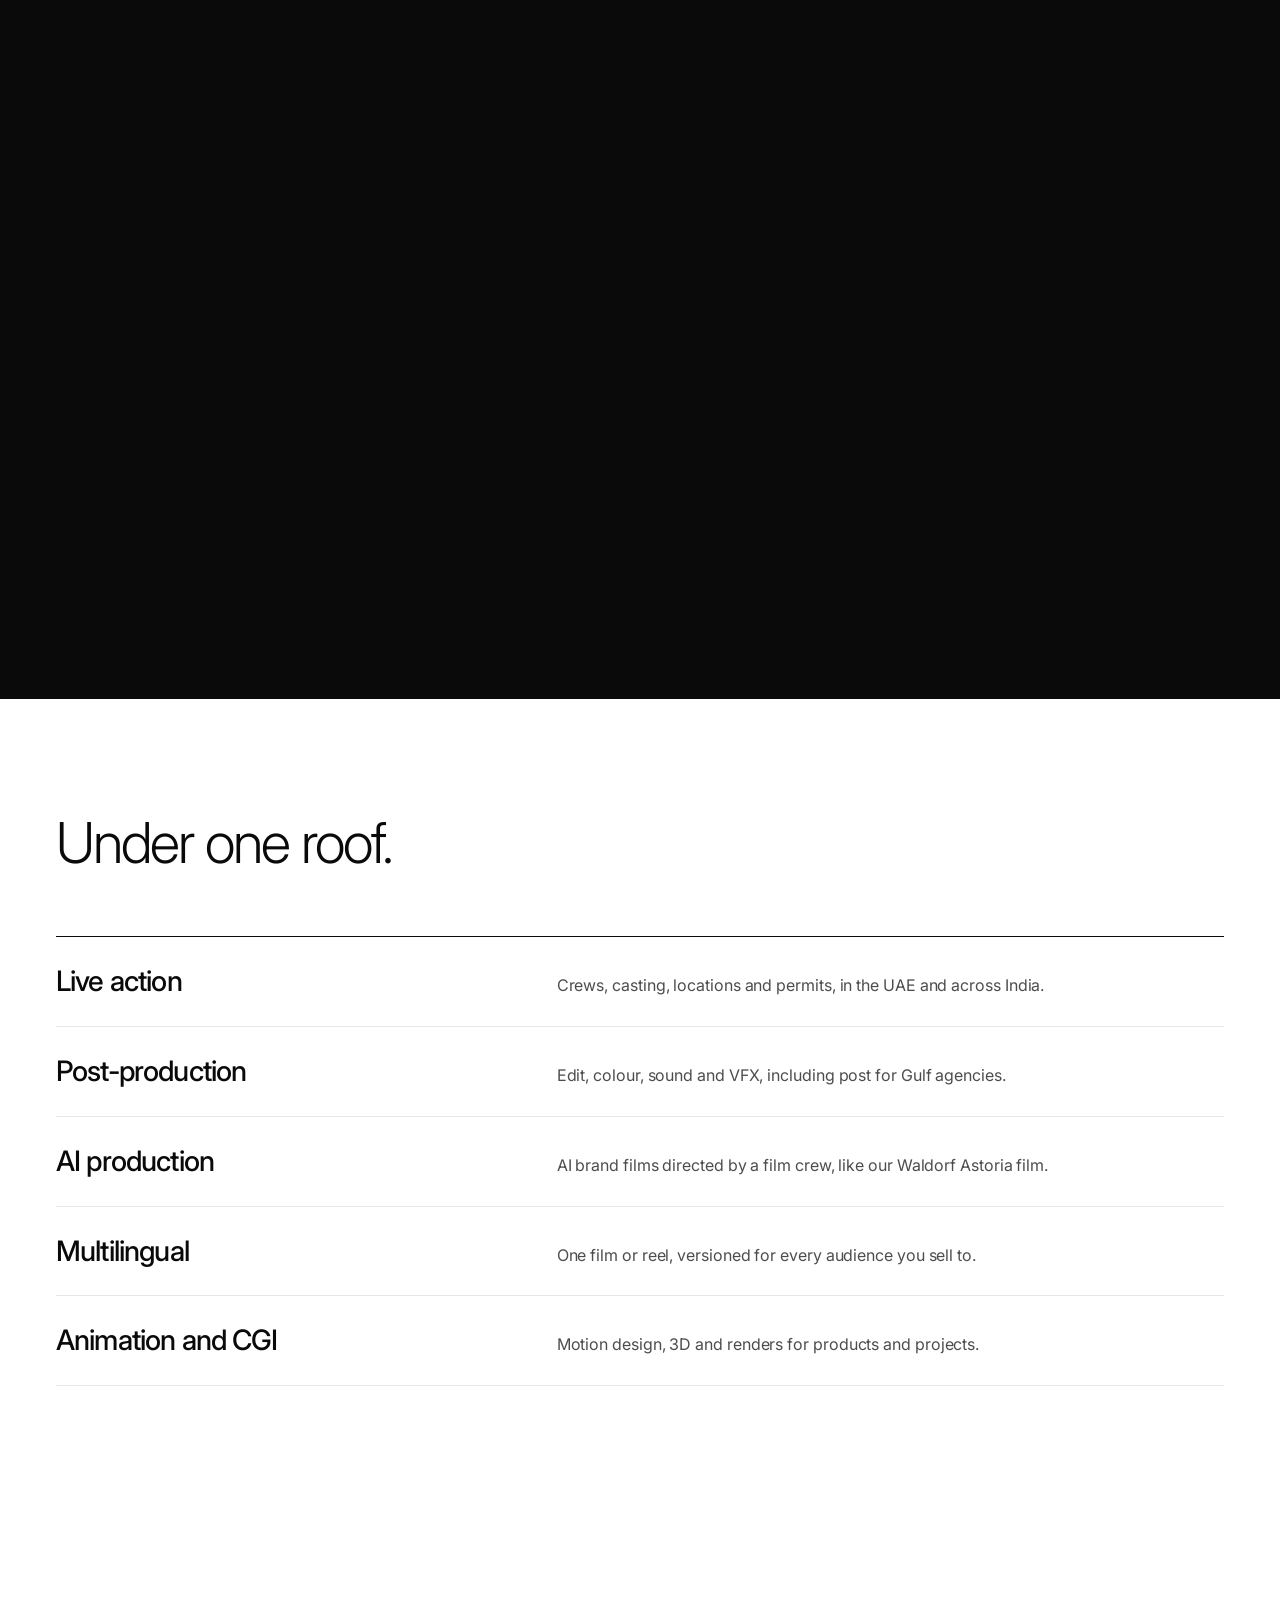
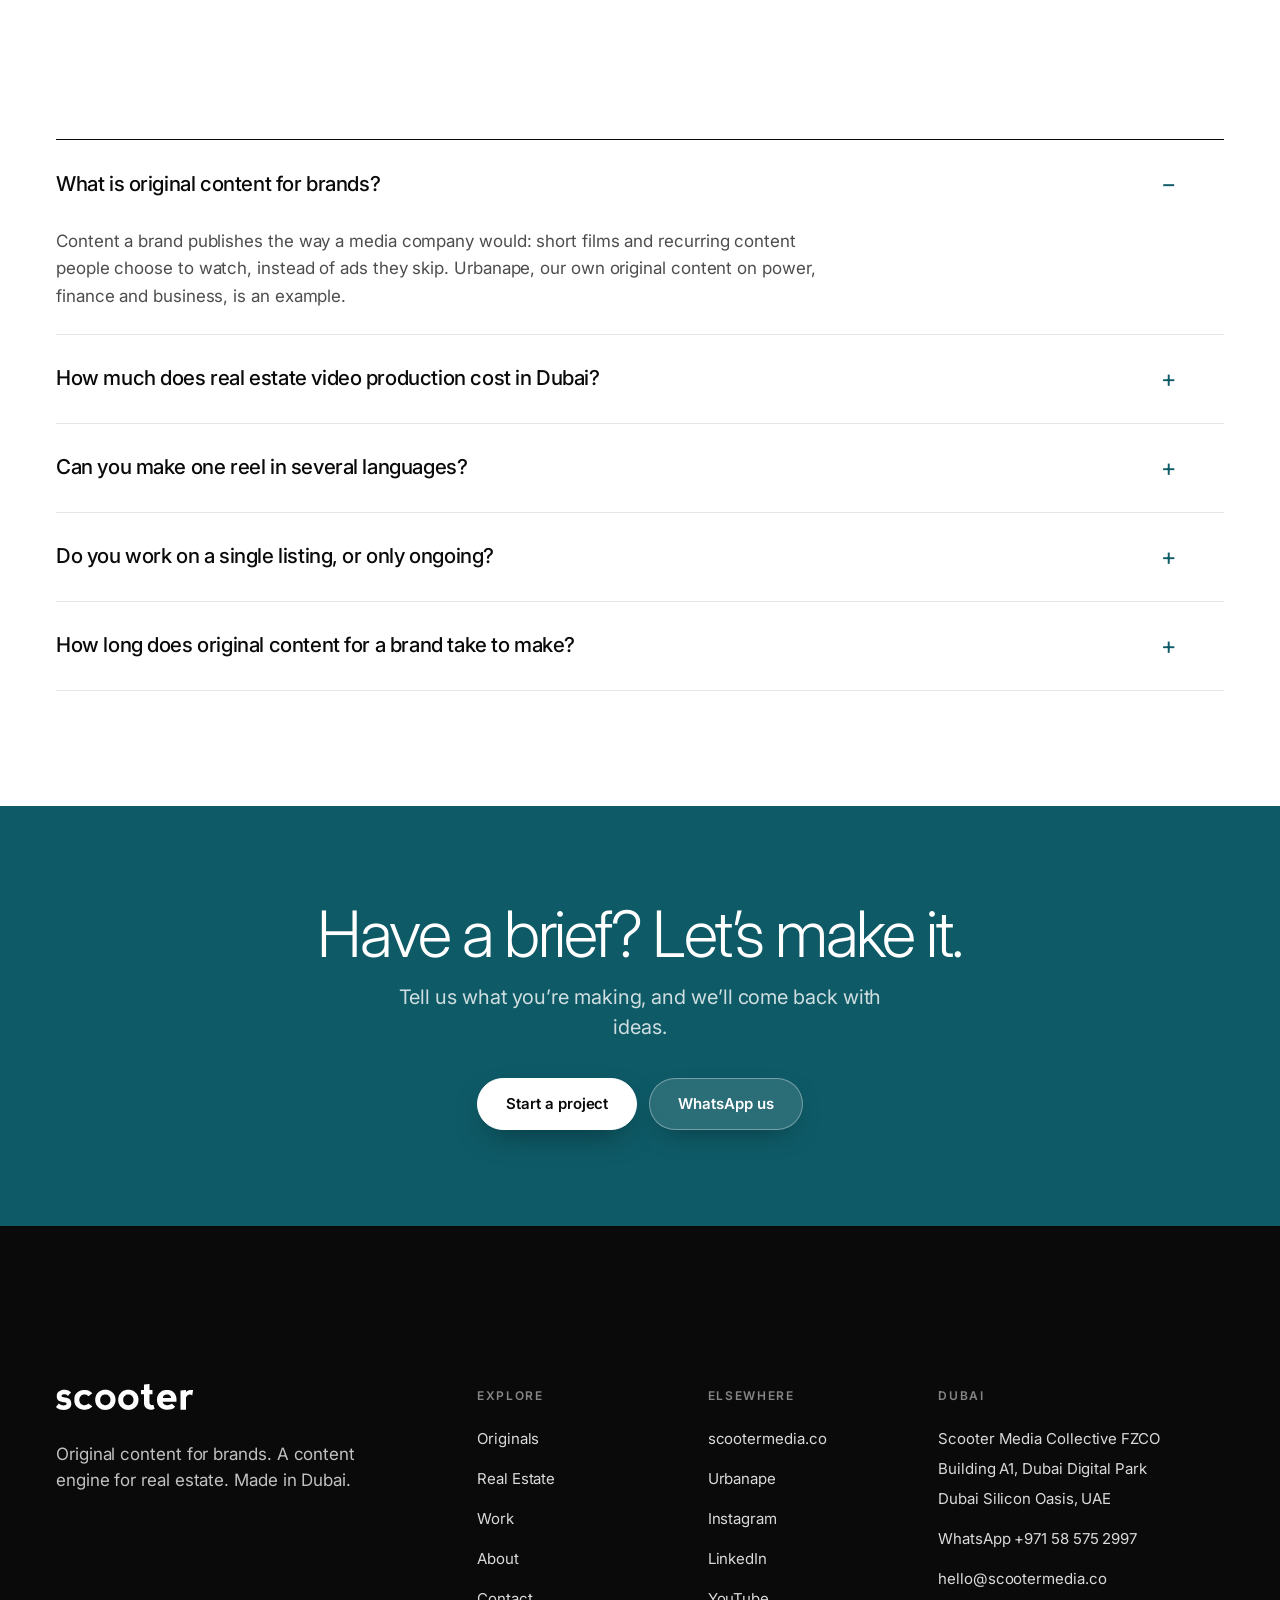
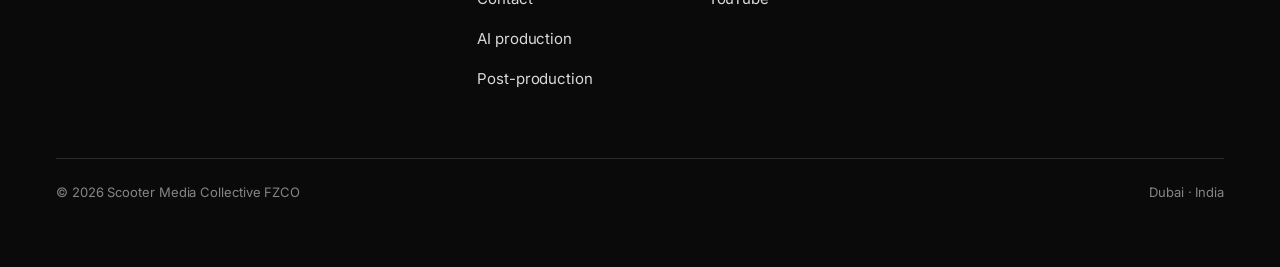
==== commit c8566b43: "Home: show the Urbanape LFO image in full 16:9 frame Co-Authored-By: Claude Opus 5.5 <noreply@anthro" ====
--- a/index.html
+++ b/index.html
@@ -14,16 +14,16 @@
 <meta property="og:title" content="Scooter Media Dubai: Original Content for Brands &amp; Real Estate Video">
 <meta property="og:description" content="Dubai content studio making original content for brands and multilingual property reels for real estate. Thirteen years of production for Meta, Google, Boeing.">
 <meta property="og:url" content="https://scootermedia.ae/">
-<meta property="og:image" content="https://scootermedia.ae/assets/img/og-image.png?v=20261126a">
+<meta property="og:image" content="https://scootermedia.ae/assets/img/og-image.png?v=20261126b">
 <meta name="twitter:card" content="summary_large_image">
 <link rel="icon" href="/assets/img/favicon.svg" type="image/svg+xml">
 <link rel="apple-touch-icon" href="/assets/img/apple-touch-icon.png">
 <link rel="preconnect" href="https://fonts.googleapis.com">
 <link rel="preconnect" href="https://fonts.gstatic.com" crossorigin>
 <link href="https://fonts.googleapis.com/css2?family=Inter:wght@400;500;600;700;800&display=swap" rel="stylesheet">
-<link rel="stylesheet" href="/assets/css/site.css?v=20261126a">
+<link rel="stylesheet" href="/assets/css/site.css?v=20261126b">
 <script type="application/ld+json">{"@context": "https://schema.org", "@type": "Organization", "@id": "https://scootermedia.ae/#org", "name": "Scooter Media", "legalName": "Scooter Media Collective FZCO", "url": "https://scootermedia.ae/", "logo": "https://scootermedia.ae/assets/img/scooter-logo.png", "foundingDate": "2013", "founder": {"@type": "Person", "name": "Richaa Agarwal"}, "email": "hello@scootermedia.co", "sameAs": ["https://www.linkedin.com/company/scootermediaco", "https://www.instagram.com/scootermediacompany", "https://www.youtube.com/@scootermediacompany", "https://scootermedia.co"], "description": "Dubai-based content production company that makes original content for brands and multilingual real estate video."}</script>
-<script type="application/ld+json">{"@context": "https://schema.org", "@type": "ProfessionalService", "@id": "https://scootermedia.ae/#dubai", "name": "Scooter Media", "parentOrganization": {"@id": "https://scootermedia.ae/#org"}, "url": "https://scootermedia.ae/", "image": "https://scootermedia.ae/assets/img/og-image.png?v=20261126a", "email": "hello@scootermedia.co", "telephone": "+971 58 575 2997", "address": {"@type": "PostalAddress", "streetAddress": "Building A1, Dubai Digital Park, Dubai Silicon Oasis", "addressLocality": "Dubai", "addressCountry": "AE"}, "hasMap": "https://www.google.com/maps/search/?api=1&query=Building%20A1%2C%20Dubai%20Digital%20Park%2C%20Dubai%20Silicon%20Oasis%2C%20Dubai%2C%20UAE", "areaServed": ["Dubai", "United Arab Emirates", "Saudi Arabia", "Qatar", "Oman", "Bahrain", "Kuwait"], "sameAs": ["https://www.linkedin.com/company/scootermediaco", "https://www.instagram.com/scootermediacompany", "https://www.youtube.com/@scootermediacompany", "https://scootermedia.co"]}</script>
+<script type="application/ld+json">{"@context": "https://schema.org", "@type": "ProfessionalService", "@id": "https://scootermedia.ae/#dubai", "name": "Scooter Media", "parentOrganization": {"@id": "https://scootermedia.ae/#org"}, "url": "https://scootermedia.ae/", "image": "https://scootermedia.ae/assets/img/og-image.png?v=20261126b", "email": "hello@scootermedia.co", "telephone": "+971 58 575 2997", "address": {"@type": "PostalAddress", "streetAddress": "Building A1, Dubai Digital Park, Dubai Silicon Oasis", "addressLocality": "Dubai", "addressCountry": "AE"}, "hasMap": "https://www.google.com/maps/search/?api=1&query=Building%20A1%2C%20Dubai%20Digital%20Park%2C%20Dubai%20Silicon%20Oasis%2C%20Dubai%2C%20UAE", "areaServed": ["Dubai", "United Arab Emirates", "Saudi Arabia", "Qatar", "Oman", "Bahrain", "Kuwait"], "sameAs": ["https://www.linkedin.com/company/scootermediaco", "https://www.instagram.com/scootermediacompany", "https://www.youtube.com/@scootermediacompany", "https://scootermedia.co"]}</script>
 <script type="application/ld+json">{"@context": "https://schema.org", "@type": "FAQPage", "mainEntity": [{"@type": "Question", "name": "What is original content for brands?", "acceptedAnswer": {"@type": "Answer", "text": "Content a brand publishes the way a media company would: short films and recurring content people choose to watch, instead of ads they skip. Urbanape, our own original content on power, finance and business, is an example."}}, {"@type": "Question", "name": "How much does real estate video production cost in Dubai?", "acceptedAnswer": {"@type": "Answer", "text": "It depends on the number of reels, the languages, whether we shoot or edit your footage, and the turnaround. Send us your listing and we’ll come back with a tailored quote."}}, {"@type": "Question", "name": "Can you make one reel in several languages?", "acceptedAnswer": {"@type": "Answer", "text": "Yes. One agent reel can be versioned into several languages, so each buyer sees it in theirs. Tell us which languages your buyers speak."}}, {"@type": "Question", "name": "Do you work on a single listing, or only ongoing?", "acceptedAnswer": {"@type": "Answer", "text": "Both. We work project by project on a single listing, or as your ongoing content team for every listing."}}, {"@type": "Question", "name": "How long does original content for a brand take to make?", "acceptedAnswer": {"@type": "Answer", "text": "It depends on the format and how many pieces we make together. We agree the timeline in the proposal, before anything starts."}}]}</script>
 </head>
 <body>
@@ -61,7 +61,7 @@
 </section>
 
 <section class="panel dark" aria-labelledby="orig-h">
-<a class="panel-media" href="/original-content-for-brands/" aria-label="Explore original content"><img src="https://i.ytimg.com/vi/bGzsO0gFBv8/maxresdefault.jpg" alt="Urbanape, a Scooter Original" loading="lazy" width="1280" height="720"></a>
+<a class="panel-media panel-media--frame" href="/original-content-for-brands/" aria-label="Explore original content"><img src="https://i.ytimg.com/vi/bGzsO0gFBv8/maxresdefault.jpg" alt="Urbanape, a Scooter Original" loading="lazy" width="1280" height="720"></a>
 <div class="panel-body rv">
 <h2 class="display" id="orig-h">Most creator content is shot. <span class="accent">Ours is produced.</span></h2>
 <p class="p">Brands are becoming publishers. We make the content they publish: researched, written, shot and finished like television.</p>
@@ -131,6 +131,6 @@
 <div class="ftr-bottom"><span>© 2026 Scooter Media Collective FZCO</span><span>Dubai · India</span></div>
 </div>
 </footer>
-<script src="/assets/js/site.js?v=20261126a" defer></script>
+<script src="/assets/js/site.js?v=20261126b" defer></script>
 </body>
 </html>
--- a/assets/css/site.css
+++ b/assets/css/site.css
@@ -758,3 +758,6 @@
 .stills .still:hover img{transform:scale(1.03);opacity:.9}
 /* "Thirteen" written as a word in the figures row */
 .figures dt.fig-word{font-size:clamp(30px,3.6vw,54px);letter-spacing:-.03em;height:clamp(48px,5.6vw,84px);display:flex;align-items:flex-end;justify-content:center}
+/* Home Urbanape panel: show the full 16:9 frame, no crop */
+.panel-media.panel-media--frame{aspect-ratio:16/9}
+@media (min-width:960px){.panel-media.panel-media--frame{aspect-ratio:16/9;align-self:center;margin:0 0 0 clamp(24px,4vw,64px)}}
